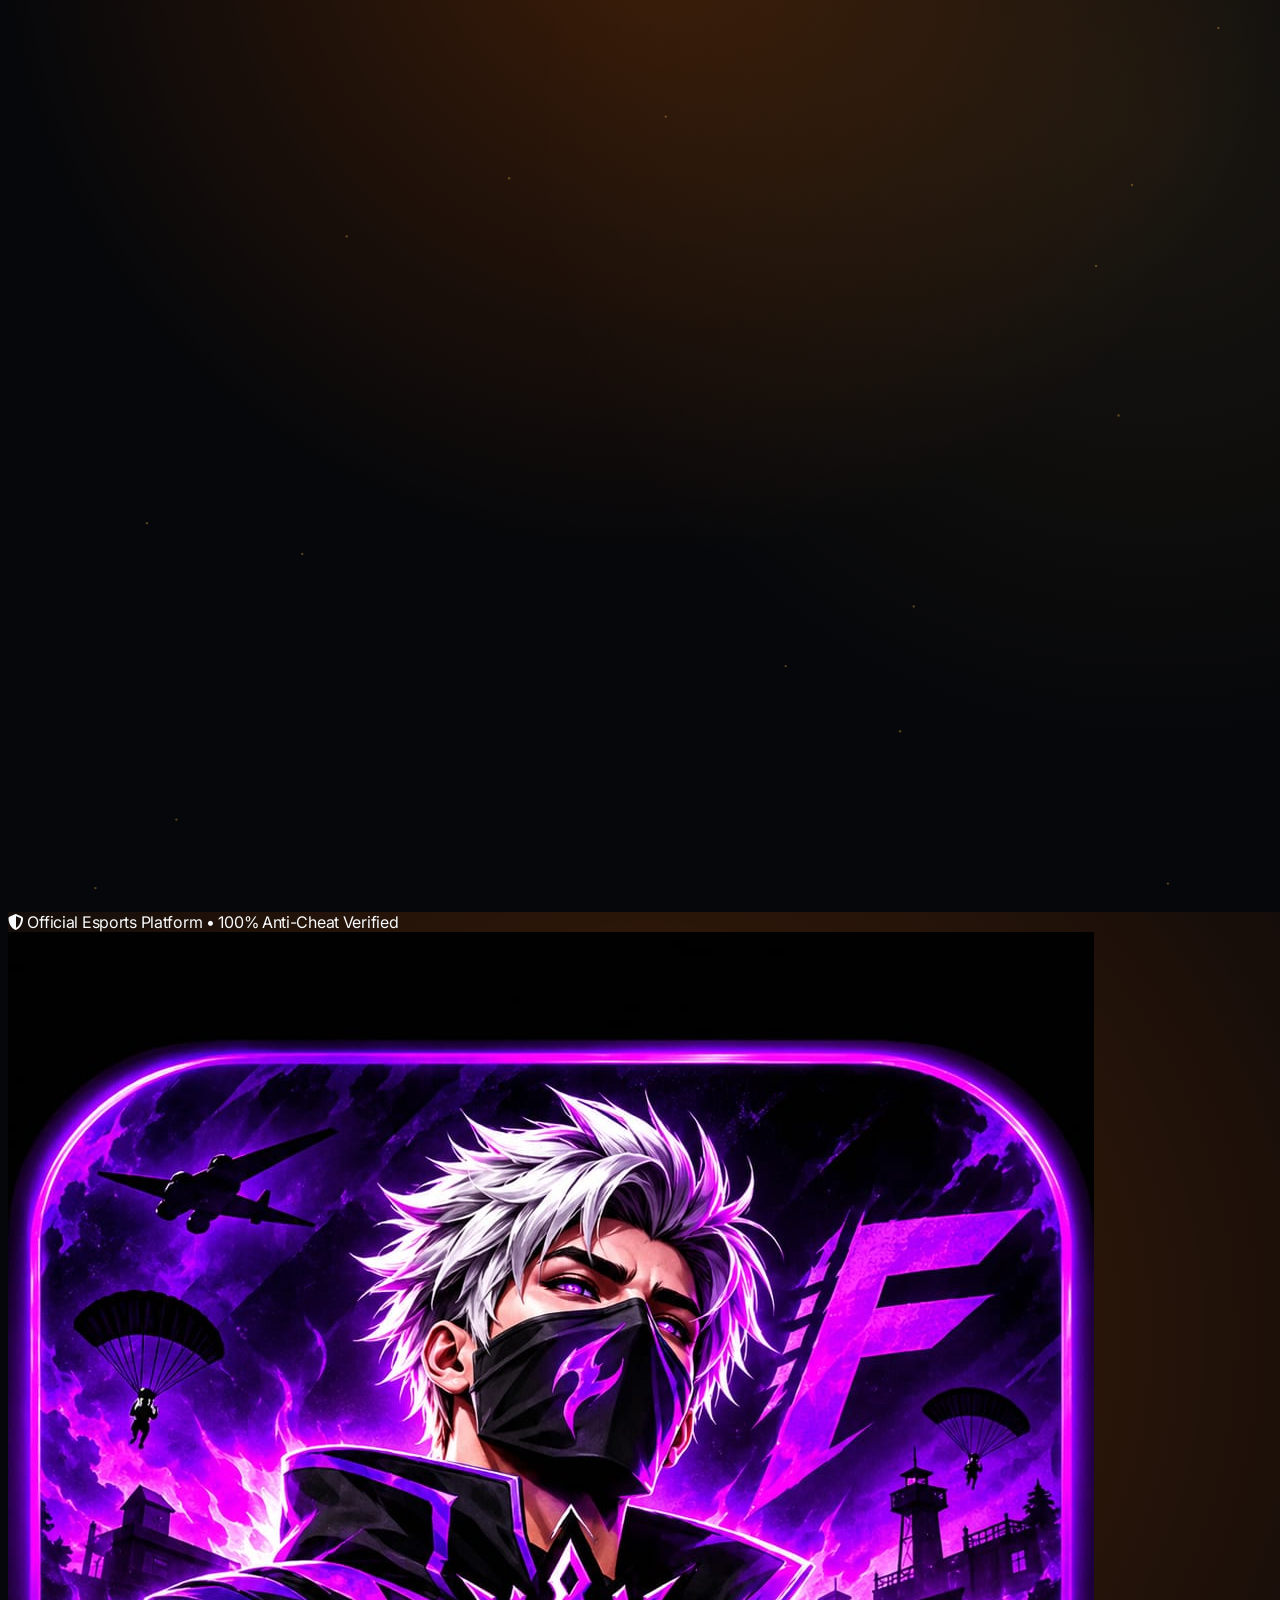
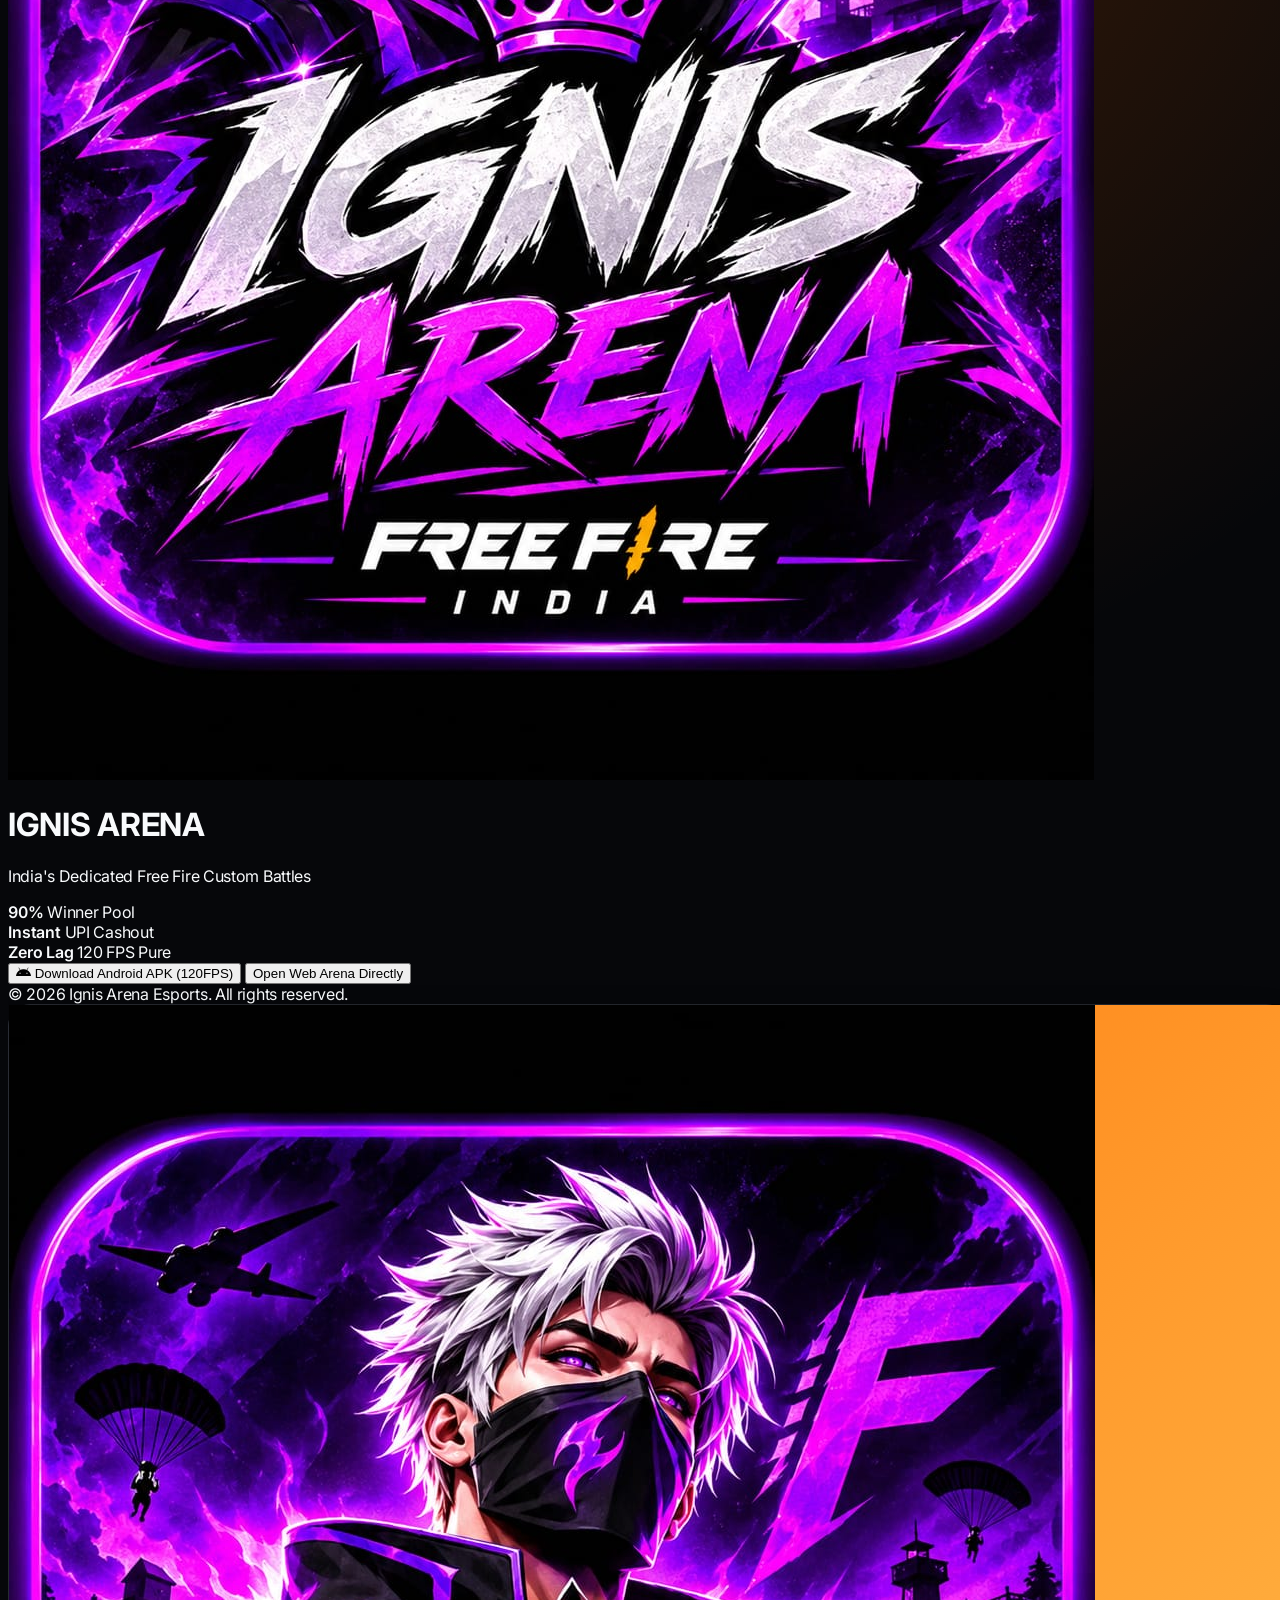
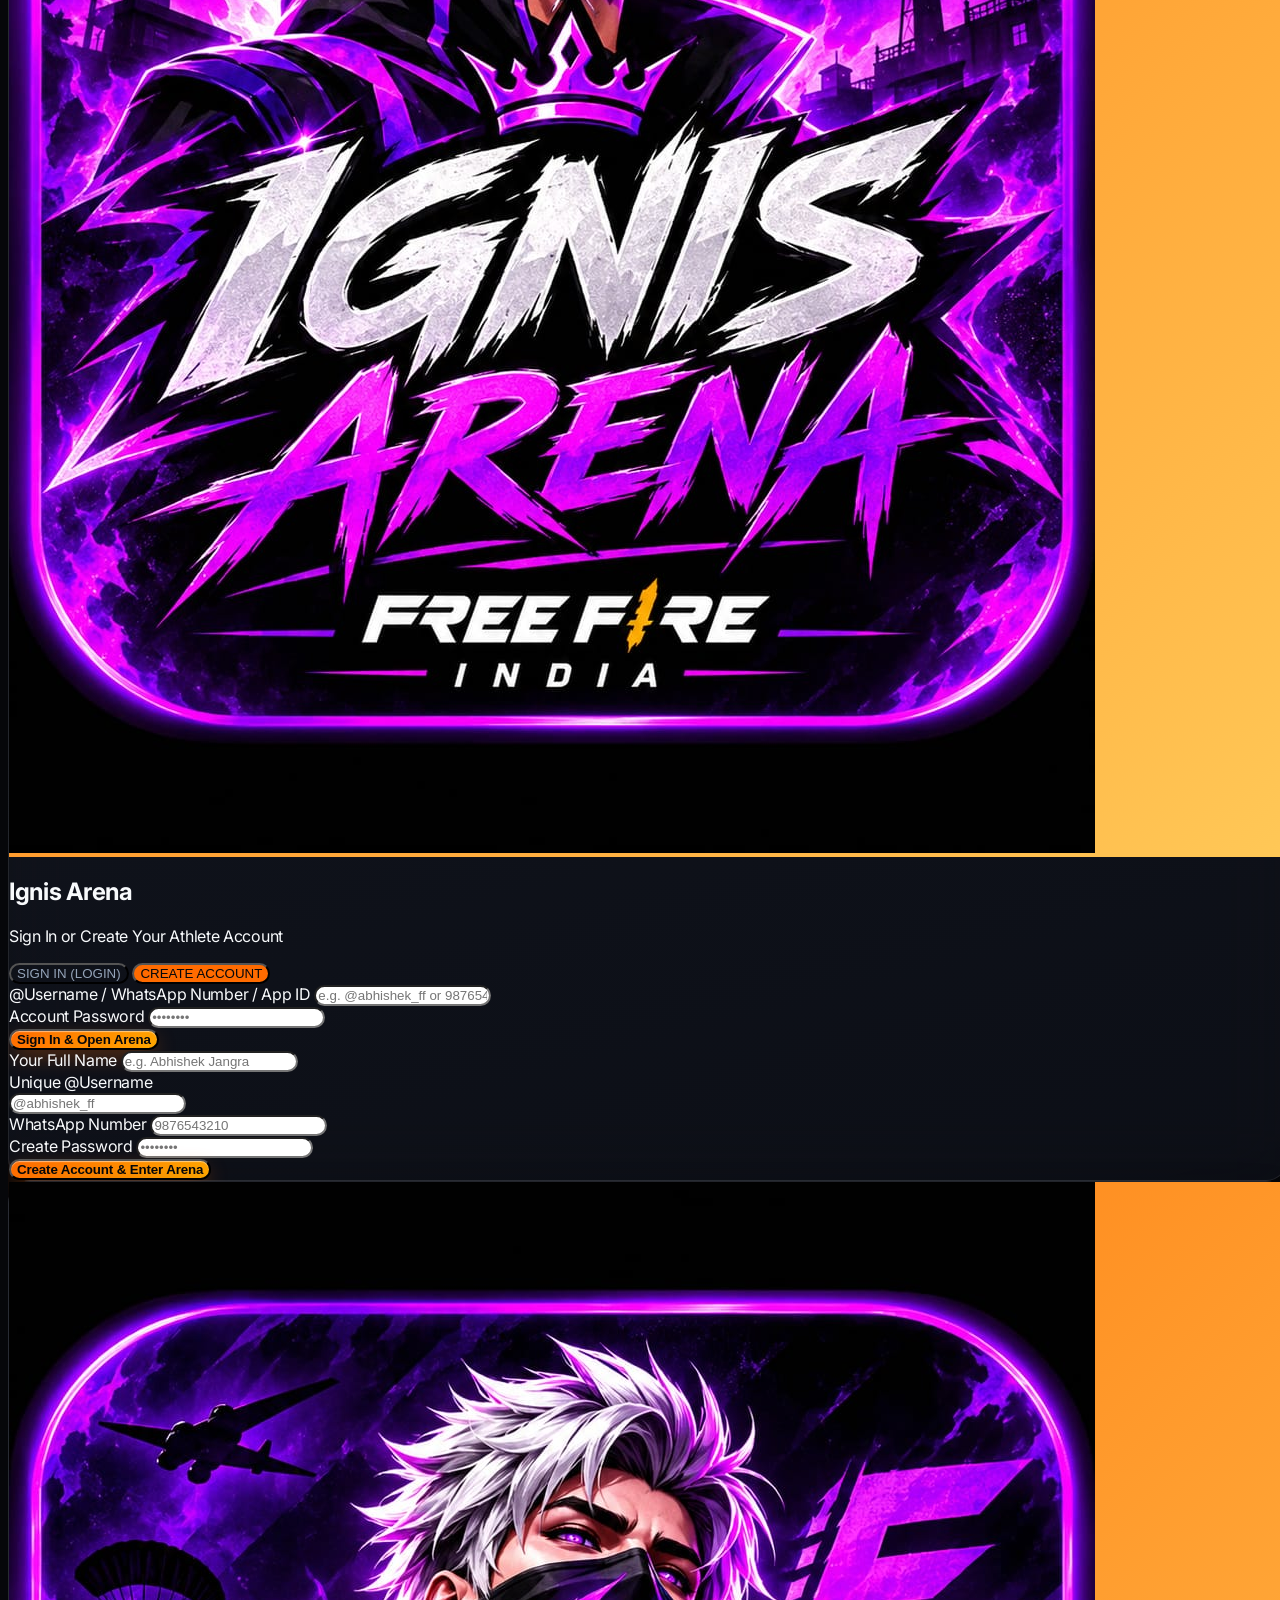
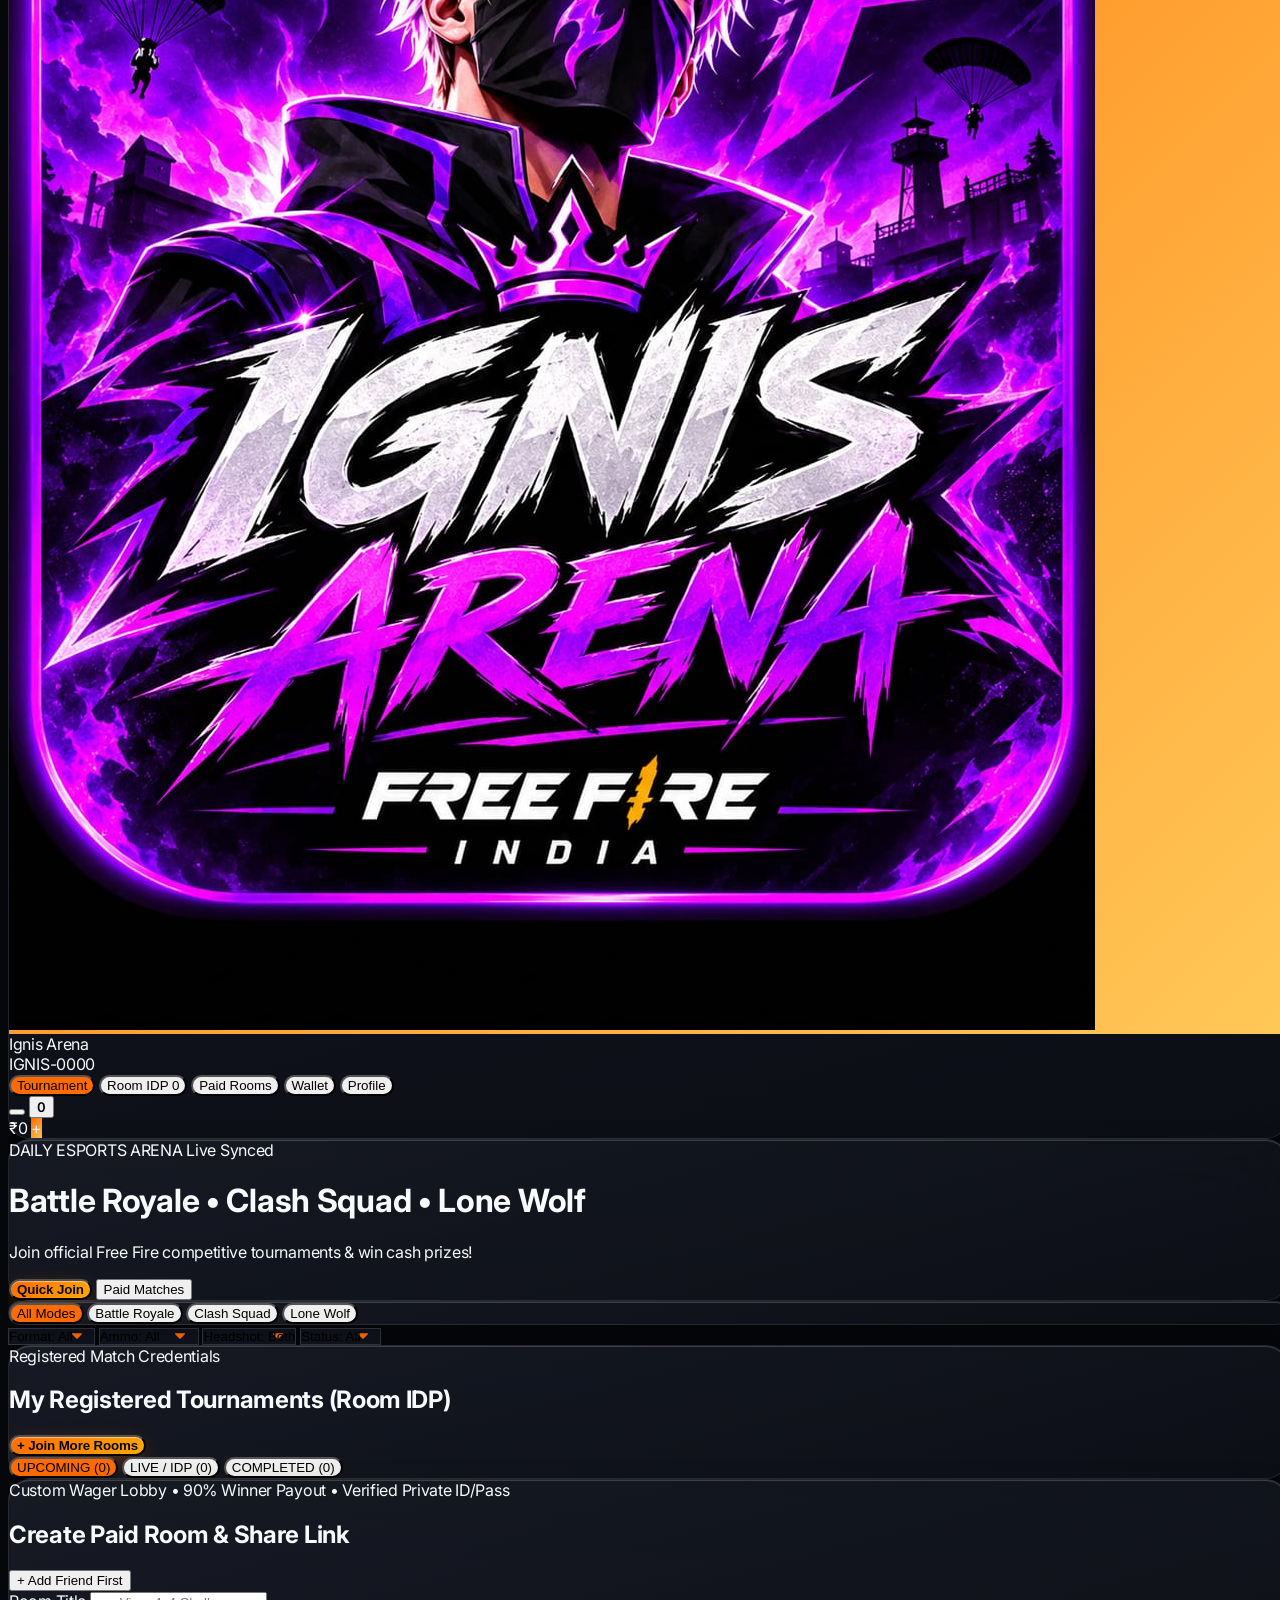
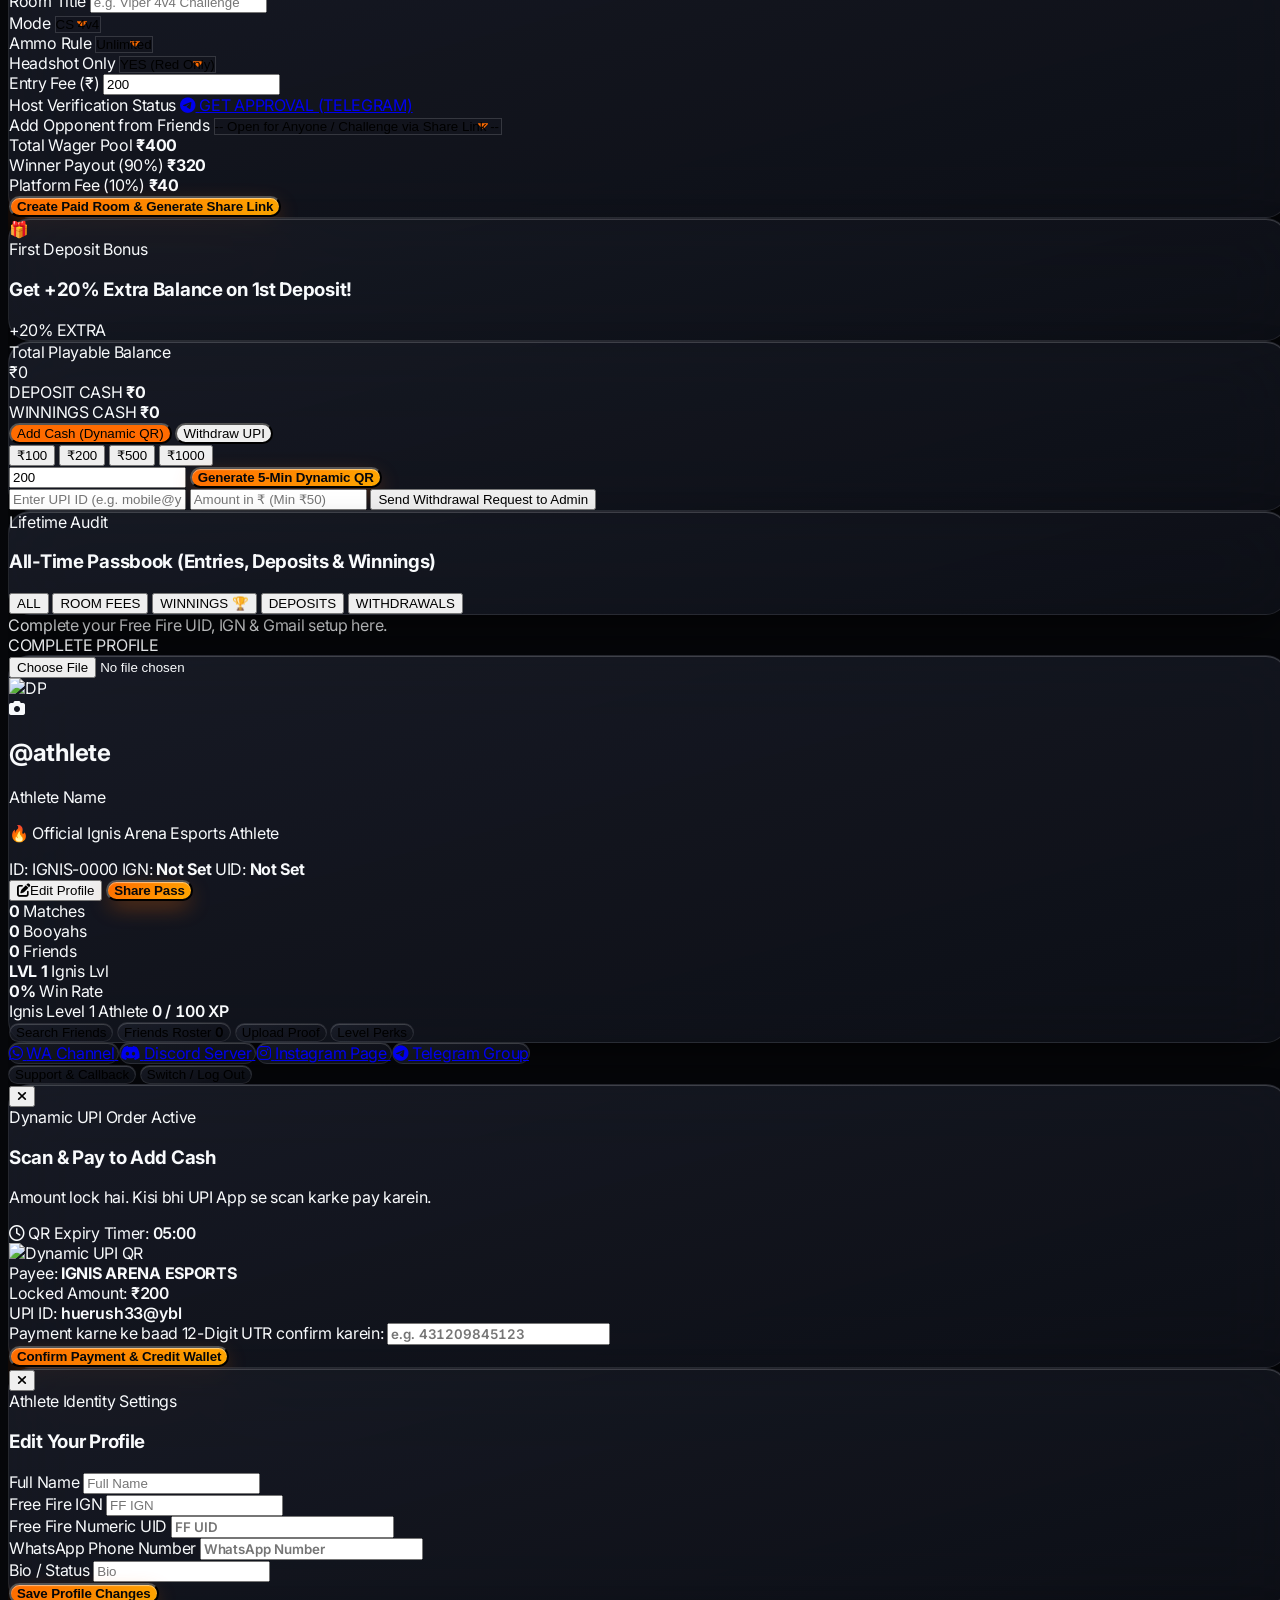
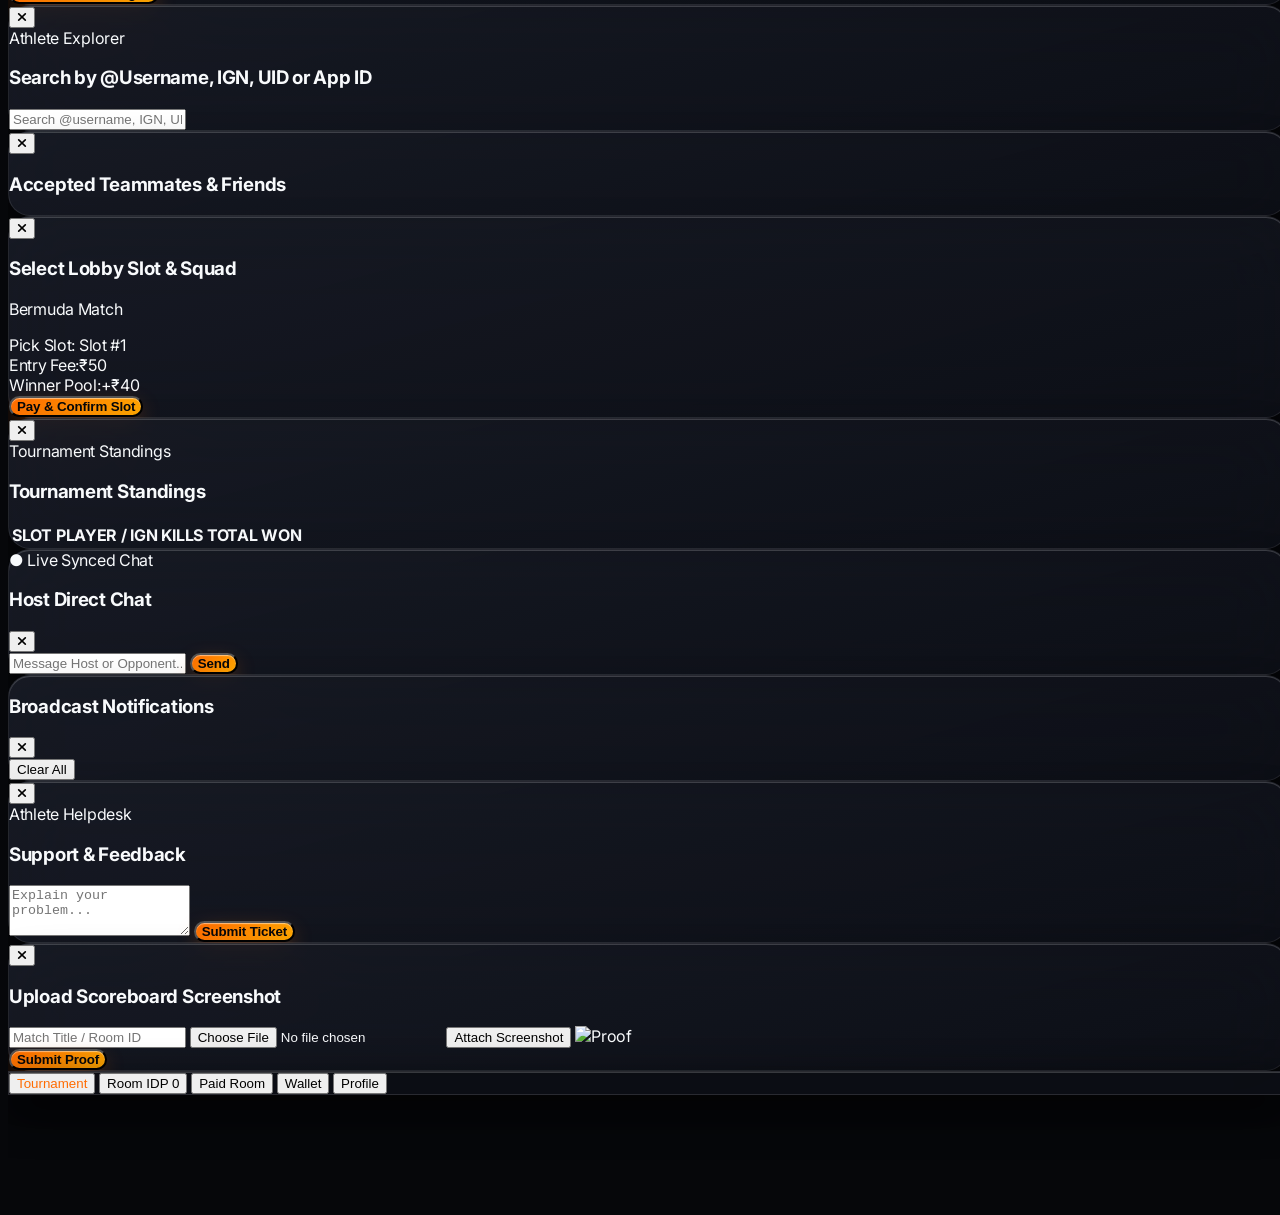
==== index.html @ dfbde86d "Update index.html" ====
<!DOCTYPE html>
<html lang="en" class="dark">
<head>
  <meta charset="UTF-8">
  <meta name="viewport" content="width=device-width, initial-scale=1.0, maximum-scale=1.0, user-scalable=no, viewport-fit=cover">
  <meta name="theme-color" content="#06070A">
  <meta name="mobile-web-app-capable" content="yes">
  <meta name="apple-mobile-web-app-capable" content="yes">
  <meta name="apple-mobile-web-app-status-bar-style" content="black-translucent">
  <meta name="apple-mobile-web-app-title" content="Ignis Arena">
  
  <meta name="google-site-verification" content="7BIR1_x4BY5HAVXxUvnEyRaZtXpicMiYO6SK2-I7u70" />
  <title>IGNIS ARENA — Official Esports Platform &amp; Custom Battles</title>
  <meta name="description" content="Join daily Free Fire paid custom matches, esports scrims and tournaments with instant UPI cashouts on Ignis Arena.">
  <link rel="canonical" href="https://ignisarena.vercel.app/">

  <link rel="icon" href="https://ignisarena.vercel.app/logo.png" type="image/png" sizes="192x192">
  <link rel="shortcut icon" href="https://ignisarena.vercel.app/logo.png" type="image/png">
  <link rel="apple-touch-icon" href="https://ignisarena.vercel.app/logo.png" sizes="180x180">

  <link rel="manifest" href="manifest.json">
  <script src="https://cdn.tailwindcss.com"></script>
  <script src="https://cdn.jsdelivr.net/npm/@supabase/supabase-js@2"></script>
  <script src="https://unpkg.com/@phosphor-icons/web"></script>
  <link rel="stylesheet" href="https://cdnjs.cloudflare.com/ajax/libs/font-awesome/6.5.1/css/all.min.css">
  <link rel="stylesheet" href="css/style.css">

  <style>
    * { -webkit-tap-highlight-color: transparent; outline: none; }
    html, body {
      background-color: #06070A;
      overflow-x: hidden;
      overflow-y: auto !important;
      -webkit-overflow-scrolling: touch;
      touch-action: auto !important;
      scroll-behavior: smooth;
    }
    .apk-safe-bottom { padding-bottom: 7rem; }
    
    @keyframes pulseGlow {
      0%, 100% { box-shadow: 0 0 20px rgba(255, 107, 0, 0.45); }
      50% { box-shadow: 0 0 40px rgba(255, 107, 0, 0.85); }
    }
    .neon-pulse-btn {
      animation: pulseGlow 2.2s infinite ease-in-out;
    }
    .hero-glow-bg {
      background: radial-gradient(circle at 50% 25%, rgba(255, 107, 0, 0.25) 0%, rgba(18, 8, 36, 0) 70%);
    }

    /* ANIMATED CUSTOM DROPDOWNS */
    .custom-select-animated {
      background: rgba(18, 21, 30, 0.95);
      border: 1px solid rgba(255, 255, 255, 0.15);
      transition: all 0.25s cubic-bezier(0.4, 0, 0.2, 1);
      background-image: url("data:image/svg+xml;charset=US-ASCII,%3Csvg%20xmlns%3D%22http%3A%2F%2Fwww.w3.org%2F2000%2Fsvg%22%20width%3D%22292.4%22%20height%3D%22292.4%22%3E%3Cpath%20fill%3D%22%23FF6B00%22%20d%3D%22M287%2069.4a17.6%2017.6%200%200%200-13-5.4H18.4c-5%200-9.3%201.8-12.9%205.4A17.6%2017.6%200%200%200%200%2082.2c0%205%201.8%209.3%205.4%2012.9l128%20127.9c3.6%203.6%207.8%205.4%2012.8%205.4s9.2-1.8%2012.8-5.4L287%2095c3.5-3.5%205.4-7.8%205.4-12.8%200-5-1.9-9.2-5.4-12.8z%22%2F%3E%3C%2Fsvg%3E");
      background-repeat: no-repeat;
      background-position: right 0.75rem center;
      background-size: 0.65rem auto;
      appearance: none;
      -webkit-appearance: none;
    }
    .custom-select-animated:focus {
      border-color: #FF6B00;
      box-shadow: 0 0 15px rgba(255, 107, 0, 0.35);
      transform: translateY(-1px);
    }
  </style>

  <script>
    function enterWebArena() {
      const gw = document.getElementById('ignisGatewayScreen');
      if (gw) {
        gw.style.pointerEvents = 'none';
        gw.style.transition = 'opacity 0.22s ease';
        gw.style.opacity = '0';
        setTimeout(function() {
          gw.style.display = 'none';
          gw.remove();
        }, 220);
      }
    }

    function isAppleDevice() {
      return /iPad|iPhone|iPod/.test(navigator.userAgent) || (navigator.platform === 'MacIntel' && navigator.maxTouchPoints > 1);
    }

    function handleSmartPlatformDownload() {
      if (isAppleDevice()) {
        document.getElementById('iosInstructionsModal')?.classList.remove('hidden');
      } else {
        window.location.href = "https://github.com/stoinic-abhi/ignisarena/releases/download/v1.0/app-release.apk";
        setTimeout(function() {
          enterWebArena();
        }, 1500);
      }
    }
  </script>
</head>
<body class="apk-safe-bottom lg:pb-16 select-none bg-[#06070A]">

  <canvas id="emberCanvas" class="fixed inset-0 pointer-events-none z-0 opacity-25"></canvas>
  <div id="toastContainer" class="fixed top-4 right-3 left-3 sm:left-auto sm:right-5 z-[100] flex flex-col gap-2 sm:max-w-sm pointer-events-none"></div>

  <!-- GATEWAY SCREEN -->
  <div id="ignisGatewayScreen" class="fixed inset-0 z-[80] bg-[#06070A] hero-glow-bg flex flex-col items-center justify-between p-5 sm:p-7 overflow-y-auto">
    <div class="pt-3 text-center">
      <div class="inline-flex items-center gap-2 px-3.5 py-1.5 rounded-full bg-emerald-500/10 border border-emerald-500/30 text-emerald-400 text-xs font-bold tracking-wide shadow-lg">
        <i class="fa-solid fa-shield-halved text-emerald-400"></i>
        <span>Official Esports Platform • 100% Anti-Cheat Verified</span>
      </div>
    </div>

    <div class="w-full max-w-sm text-center flex flex-col items-center my-auto py-4">
      <div class="relative mb-4">
        <div class="absolute -inset-2 bg-gradient-to-r from-[#FF6B00] via-[#FFC857] to-[#FF6B00] rounded-3xl blur-xl opacity-75 animate-pulse"></div>
        <img src="logo.png" alt="Ignis Arena Logo" class="relative w-28 h-28 rounded-2xl object-cover bg-black border-2 border-white/20 shadow-2xl">
      </div>

      <h1 class="text-3xl sm:text-4xl font-black italic tracking-wider text-white">
        IGNIS <span class="text-[#FF6B00]">ARENA</span>
      </h1>
      <p class="text-[11px] sm:text-xs text-slate-300 mt-1 font-semibold uppercase tracking-widest">
        India's Dedicated Free Fire Custom Battles
      </p>

      <div class="grid grid-cols-3 gap-2 w-full mt-5 mb-5 text-center">
        <div class="p-2 rounded-xl bg-white/5 border border-white/10">
          <strong class="text-[#FFC857] block font-mono text-sm">90%</strong>
          <span class="text-[9px] text-slate-400 font-bold uppercase">Winner Pool</span>
        </div>
        <div class="p-2 rounded-xl bg-white/5 border border-white/10">
          <strong class="text-emerald-400 block font-mono text-sm">Instant</strong>
          <span class="text-[9px] text-slate-400 font-bold uppercase">UPI Cashout</span>
        </div>
        <div class="p-2 rounded-xl bg-white/5 border border-white/10">
          <strong class="text-cyan-400 block font-mono text-sm">Zero Lag</strong>
          <span class="text-[9px] text-slate-400 font-bold uppercase">120 FPS Pure</span>
        </div>
      </div>

      <div class="w-full space-y-3">
        <button type="button"
                id="smartInstallBtn"
                onclick="handleSmartPlatformDownload()"
                class="neon-pulse-btn w-full py-4 px-6 bg-gradient-to-r from-[#FF6B00] to-[#FFC857] text-black font-black text-xs sm:text-sm uppercase tracking-wider rounded-2xl flex items-center justify-center gap-3 cursor-pointer active:scale-95 transition">
          <i id="smartInstallIcon" class="fa-brands fa-android text-2xl"></i>
          <span id="smartInstallText">Download Android APK (120FPS)</span>
        </button>

        <button type="button"
                onclick="enterWebArena()"
                class="w-full py-3.5 px-6 bg-white/10 hover:bg-white/15 border border-white/20 text-white font-bold text-xs uppercase tracking-wider rounded-2xl flex items-center justify-center gap-2 cursor-pointer active:scale-95 transition">
          <i class="ph-bold ph-globe text-base text-[#FFC857]"></i>
          <span>Open Web Arena Directly</span>
        </button>
      </div>
    </div>

    <footer class="text-[10px] text-slate-500 pb-2 text-center">
      © 2026 Ignis Arena Esports. All rights reserved.
    </footer>
  </div>

  <!-- AUTH GATEWAY -->
  <div id="playerAuthGate" class="fixed inset-0 z-50 bg-[#06070A]/95 backdrop-blur-2xl flex items-center justify-center p-4 overflow-y-auto hidden">
    <div class="laser-card max-w-md w-full p-6 sm:p-7 space-y-5 relative overflow-hidden my-auto">
      <div class="text-center space-y-1">
        <div class="w-16 h-16 rounded-2xl flex items-center justify-center text-2xl mx-auto shadow-2xl text-black overflow-hidden border border-[#FF6B00]/50" style="background: linear-gradient(135deg, #FF6B00, #FFC857);">
          <img id="authGateBrandLogo" src="logo.png" alt="Logo" class="w-full h-full object-cover">
        </div>
        <h2 class="text-2xl font-extrabold tracking-tight text-white mt-1.5">Ignis Arena</h2>
        <p class="text-xs text-slate-400 font-medium">Sign In or Create Your Athlete Account</p>
      </div>

      <div class="grid grid-cols-2 gap-1.5 p-1 bg-black/70 rounded-2xl border border-white/10 text-xs font-extrabold">
        <button id="tabAuthSignInBtn" type="button" onclick="PlayerApp.switchAuthMode('signin')" class="py-2.5 clip-esports-sm text-black cursor-pointer transition" style="background: #FF6B00;">
          SIGN IN (LOGIN)
        </button>
        <button id="tabAuthRegisterBtn" type="button" onclick="PlayerApp.switchAuthMode('register')" class="py-2.5 clip-esports-sm text-slate-400 hover:text-white cursor-pointer transition">
          CREATE ACCOUNT
        </button>
      </div>

      <!-- SIGN IN FORM -->
      <div id="playerSignInForm" class="space-y-3 text-xs">
        <div>
          <label class="font-semibold text-slate-300 block mb-1 text-[11px]">@Username / WhatsApp Number / App ID</label>
          <input type="text" id="loginIdentifierInput" placeholder="e.g. @abhishek_ff or 9876543210" class="w-full bg-white/5 border border-white/10 focus:border-[#FF6B00] clip-esports-sm px-3.5 py-3 text-white font-semibold focus:outline-none">
        </div>
        <div>
          <label class="font-semibold text-slate-300 block mb-1 text-[11px]">Account Password</label>
          <input type="password" id="loginPasswordInput" onkeydown="if(event.key==='Enter') PlayerApp.loginExistingPlayer()" placeholder="••••••••" class="w-full bg-white/5 border border-white/10 focus:border-[#FF6B00] clip-esports-sm px-3.5 py-3 text-white focus:outline-none">
        </div>
        <button id="btnSignInSubmit" type="button" onclick="PlayerApp.loginExistingPlayer()" class="w-full py-3.5 btn-hyper clip-esports-sm text-xs flex items-center justify-center gap-2 cursor-pointer">
          <span>Sign In &amp; Open Arena</span>
          <i class="ph-bold ph-sign-in"></i>
        </button>
      </div>

      <!-- REGISTER FORM -->
      <div id="playerRegisterForm" class="hidden space-y-3 text-xs">
        <div>
          <label class="font-semibold text-slate-300 block mb-1 text-[11px]">Your Full Name</label>
          <input type="text" id="authFullNameInput" placeholder="e.g. Abhishek Jangra" class="w-full bg-white/5 border border-white/10 focus:border-[#FF6B00] clip-esports-sm px-3.5 py-2.5 text-white font-medium focus:outline-none">
        </div>
        <div class="grid grid-cols-2 gap-2.5">
          <div>
            <div class="flex items-center justify-between mb-1">
              <label class="font-semibold text-slate-300 text-[11px]">Unique @Username</label>
              <span id="regUsernameLiveBadge" class="text-[9px] font-bold"></span>
            </div>
            <input type="text" id="authUsernameInput" oninput="PlayerApp.checkLiveRegisterAvailability()" placeholder="@abhishek_ff" class="w-full bg-white/5 border border-white/10 focus:border-[#FF6B00] clip-esports-sm px-3.5 py-2.5 text-[#FFC857] font-semibold focus:outline-none">
          </div>
          <div>
            <label class="font-semibold text-slate-300 block mb-1 text-[11px]">WhatsApp Number</label>
            <input type="tel" id="authPhoneInput" oninput="PlayerApp.checkLiveRegisterAvailability()" placeholder="9876543210" class="w-full bg-white/5 border border-white/10 focus:border-[#FF6B00] clip-esports-sm px-3.5 py-2.5 text-white font-semibold focus:outline-none">
          </div>
        </div>
        <div>
          <label class="font-semibold text-slate-300 block mb-1 text-[11px]">Create Password</label>
          <input type="password" id="authPasswordInput" onkeydown="if(event.key==='Enter') PlayerApp.completePlayerAuth()" placeholder="••••••••" class="w-full bg-white/5 border border-white/10 focus:border-[#FF6B00] clip-esports-sm px-3.5 py-2.5 text-white focus:outline-none">
        </div>

        <div id="registerConflictErrorBox" class="hidden p-2.5 rounded-xl bg-red-950/60 border border-red-500/40 text-red-300 text-[11px] font-semibold text-center"></div>

        <button id="btnRegisterSubmit" type="button" onclick="PlayerApp.completePlayerAuth()" class="w-full py-3.5 btn-hyper clip-esports-sm text-xs flex items-center justify-center gap-2 cursor-pointer mt-1">
          <span>Create Account &amp; Enter Arena</span>
          <i class="ph-bold ph-arrow-right"></i>
        </button>
      </div>
    </div>
  </div>

  <!-- MAIN AUTHENTICATED PORTAL -->
  <div id="mainPlayerPortal" class="relative z-10 max-w-5xl mx-auto px-3 sm:px-5 pt-2.5 sm:pt-4 hidden">

    <!-- TOP BAR -->
    <header class="sticky top-2 z-30 laser-card px-3 py-2.5 mb-3.5 flex items-center justify-between gap-2">
      <div class="flex items-center gap-2.5 cursor-pointer min-w-0" onclick="PlayerApp.switchTab('tournaments')">
        <div class="w-10 h-10 rounded-xl flex items-center justify-center text-black text-lg shadow-md flex-shrink-0 overflow-hidden border border-[#FF6B00]/40" style="background: linear-gradient(135deg, #FF6B00, #FFC857);">
          <img id="headerBrandLogo" src="logo.png" alt="Ignis Logo" class="w-full h-full object-cover">
        </div>
        <div class="min-w-0">
          <div class="flex items-center gap-1 leading-none">
            <span class="font-extrabold text-sm sm:text-base tracking-tight text-white">Ignis</span>
            <span class="font-extrabold text-sm sm:text-base tracking-tight text-[#FF6B00]">Arena</span>
          </div>
          <div class="flex items-center gap-1 text-[10px] text-slate-400 font-medium mt-0.5 truncate">
            <span class="w-1.5 h-1.5 rounded-full bg-emerald-400"></span>
            <span id="headerAppIdQuick" class="text-slate-300 font-semibold truncate">IGNIS-0000</span>
          </div>
        </div>
      </div>

      <nav class="hidden lg:flex items-center bg-black/40 p-1 rounded-2xl border border-white/10 gap-1 text-xs font-semibold">
        <button onclick="PlayerApp.switchTab('tournaments')" id="nav-btn-tournaments" class="px-3.5 py-1.5 clip-esports-sm text-black flex items-center gap-1.5 cursor-pointer" style="background: #FF6B00;">
          <i class="ph-bold ph-trophy"></i><span>Tournament</span>
        </button>
        <button onclick="PlayerApp.switchTab('roomidp')" id="nav-btn-roomidp" class="px-3.5 py-1.5 clip-esports-sm text-slate-400 hover:text-white flex items-center gap-1.5 cursor-pointer">
          <i class="ph-bold ph-key"></i><span>Room IDP</span>
          <span id="joinedBadgeCount" class="bg-[#FF6B00] text-black text-[10px] font-extrabold px-1.5 rounded-full">0</span>
        </button>
        <button onclick="PlayerApp.switchTab('paidmatches')" id="nav-btn-paidmatches" class="px-3.5 py-1.5 clip-esports-sm text-slate-400 hover:text-white flex items-center gap-1.5 cursor-pointer">
          <i class="ph-bold ph-sword"></i><span>Paid Rooms</span>
        </button>
        <button onclick="PlayerApp.switchTab('wallet')" id="nav-btn-wallet" class="px-3.5 py-1.5 clip-esports-sm text-slate-400 hover:text-white flex items-center gap-1.5 cursor-pointer">
          <i class="ph-bold ph-wallet"></i><span>Wallet</span>
        </button>
        <button onclick="PlayerApp.switchTab('profile')" id="nav-btn-profile" class="px-3.5 py-1.5 clip-esports-sm text-slate-400 hover:text-white flex items-center gap-1.5 cursor-pointer">
          <i class="ph-bold ph-user-circle"></i><span>Profile</span>
        </button>
      </nav>

      <div class="flex items-center gap-1.5 flex-shrink-0">
        <button onclick="PlayerApp.openAddFriendsModal()" class="w-9 h-9 rounded-xl bg-white/5 border border-white/10 flex items-center justify-center text-cyan-400 cursor-pointer" title="Search Players">
          <i class="ph-bold ph-magnifying-glass text-base"></i>
        </button>

        <button onclick="PlayerApp.openNotificationModal()" class="relative w-9 h-9 rounded-xl bg-white/5 border border-white/10 flex items-center justify-center text-slate-200 cursor-pointer">
          <i class="ph-bold ph-bell text-base"></i>
          <span id="notifBadgeCount" class="absolute -top-1 -right-1 bg-[#FF6B00] text-black font-mono text-[9px] font-extrabold w-4 h-4 rounded-full flex items-center justify-center">0</span>
        </button>

        <div onclick="PlayerApp.switchTab('wallet')" class="cursor-pointer h-9 bg-white/5 border border-white/10 pl-2.5 pr-1.5 rounded-xl flex items-center gap-1.5">
          <span class="font-bold text-xs sm:text-sm text-white" id="headerBalance">₹0</span>
          <span class="w-6 h-6 rounded-lg flex items-center justify-center text-black font-bold text-xs" style="background: linear-gradient(135deg, #FF6B00, #FFC857);">+</span>
        </div>
      </div>
    </header>

    <!-- TAB 1: TOURNAMENTS -->
    <main id="view-tournaments" class="space-y-3.5">
      <div class="laser-card p-4 sm:p-5 flex flex-col sm:flex-row sm:items-center justify-between gap-3">
        <div class="space-y-1">
          <div class="flex items-center gap-2">
            <span class="bg-[#FF6B00]/15 border border-[#FF6B00]/30 px-2.5 py-0.5 rounded-full text-[10px] font-bold text-[#FF6B00]">
              DAILY ESPORTS ARENA
            </span>
            <span class="text-[11px] text-emerald-400 font-semibold flex items-center gap-1">
              <span class="w-1.5 h-1.5 rounded-full bg-emerald-400"></span> Live Synced
            </span>
          </div>
          <h1 class="text-base sm:text-xl font-extrabold text-white tracking-tight">
            Battle Royale • Clash Squad • Lone Wolf
          </h1>
          <p class="text-xs text-slate-400">
            Join official Free Fire competitive tournaments &amp; win cash prizes!
          </p>
        </div>
        <div class="flex items-center gap-2 flex-shrink-0">
          <button onclick="PlayerApp.quickJoinNextMatch()" class="flex-1 sm:flex-initial btn-hyper px-4 py-2.5 text-xs cursor-pointer flex items-center justify-center gap-1.5">
            <i class="ph-bold ph-lightning"></i><span>Quick Join</span>
          </button>
          <!-- FIXED BUTTON: RENAMED TO PAID MATCHES -->
          <button onclick="PlayerApp.switchTab('paidmatches')" class="flex-1 sm:flex-initial bg-white/5 hover:bg-white/10 border border-white/15 text-white font-bold rounded-xl px-4 py-2.5 text-xs cursor-pointer flex items-center justify-center gap-1.5">
            <i class="ph-bold ph-sword text-[#FF6B00]"></i><span>Paid Matches</span>
          </button>
        </div>
      </div>

      <div class="flex items-center gap-1.5 overflow-x-auto no-scrollbar p-1 laser-card text-xs font-bold">
        <button onclick="PlayerApp.setCategoryFilter('ALL')" id="cat-tab-ALL" class="flex-1 py-2 px-3 clip-esports-sm text-black cursor-pointer whitespace-nowrap transition" style="background: #FF6B00;">All Modes</button>
        <button onclick="PlayerApp.setCategoryFilter('BR')" id="cat-tab-BR" class="flex-1 py-2 px-3 clip-esports-sm text-slate-300 hover:text-white cursor-pointer whitespace-nowrap transition">Battle Royale</button>
        <button onclick="PlayerApp.setCategoryFilter('CS')" id="cat-tab-CS" class="flex-1 py-2 px-3 clip-esports-sm text-slate-300 hover:text-white cursor-pointer whitespace-nowrap transition">Clash Squad</button>
        <button onclick="PlayerApp.setCategoryFilter('LW')" id="cat-tab-LW" class="flex-1 py-2 px-3 clip-esports-sm text-slate-300 hover:text-white cursor-pointer whitespace-nowrap transition">Lone Wolf</button>
      </div>

      <!-- ANIMATED SELECT DROPDOWNS -->
      <div class="grid grid-cols-2 sm:grid-cols-4 gap-2 text-xs">
        <select id="filterSubModeSelect" onchange="PlayerApp.applyAdvancedTourneyFilters()" class="custom-select-animated w-full rounded-xl px-3 py-2.5 text-white font-semibold cursor-pointer">
          <option value="ALL">Format: All</option>
          <option value="Solo">Solo</option>
          <option value="Duo">Duo</option>
          <option value="Squad">Squad (4v4)</option>
          <option value="1v1">Lone Wolf 1v1</option>
          <option value="2v2">Lone Wolf 2v2</option>
        </select>
        <select id="filterAmmoSelect" onchange="PlayerApp.applyAdvancedTourneyFilters()" class="custom-select-animated w-full rounded-xl px-3 py-2.5 text-cyan-300 font-semibold cursor-pointer">
          <option value="ALL">Ammo: All</option>
          <option value="Limited">Limited Ammo</option>
          <option value="Unlimited">Unlimited Ammo</option>
        </select>
        <select id="filterHeadshotSelect" onchange="PlayerApp.applyAdvancedTourneyFilters()" class="custom-select-animated w-full rounded-xl px-3 py-2.5 text-[#FFC857] font-semibold cursor-pointer">
          <option value="ALL">Headshot: Both</option>
          <option value="YES">Headshot: YES</option>
          <option value="NO">Headshot: NO</option>
        </select>
        <select id="filterStatusSelect" onchange="PlayerApp.applyAdvancedTourneyFilters()" class="custom-select-animated w-full rounded-xl px-3 py-2.5 text-emerald-300 font-semibold cursor-pointer">
          <option value="ALL">Status: All</option>
          <option value="UPCOMING">Open Rooms</option>
          <option value="LIVE">Locked / Live</option>
          <option value="COMPLETED">Completed</option>
        </select>
      </div>

      <div id="matchesContainer" class="grid grid-cols-1 sm:grid-cols-2 lg:grid-cols-3 gap-3.5"></div>
    </main>

    <!-- TAB 2: ROOM IDP -->
    <section id="view-roomidp" class="space-y-4 hidden">
      <div class="laser-card p-5 space-y-4">
        <div class="flex flex-wrap items-center justify-between gap-2 border-b border-white/10 pb-3">
          <div>
            <span class="text-[10px] font-bold text-[#FFC857] uppercase block">Registered Match Credentials</span>
            <h2 class="text-base sm:text-xl font-extrabold text-white flex items-center gap-2">
              <i class="ph-fill ph-key text-[#FF6B00]"></i>
              <span>My Registered Tournaments (Room IDP)</span>
            </h2>
          </div>
          <button onclick="PlayerApp.switchTab('tournaments')" class="btn-hyper px-3.5 py-1.5 text-xs cursor-pointer">
            + Join More Rooms
          </button>
        </div>

        <div class="grid grid-cols-3 gap-1.5 p-1 bg-black/60 rounded-2xl border border-white/10 text-xs font-extrabold">
          <button id="btnIdpTab-UPCOMING" type="button" onclick="PlayerApp.switchRoomIdpFilter('UPCOMING')" class="py-2.5 clip-esports-sm text-black cursor-pointer transition" style="background: #FF6B00;">
            UPCOMING (<span id="idpCountUpcoming">0</span>)
          </button>
          <button id="btnIdpTab-LIVE" type="button" onclick="PlayerApp.switchRoomIdpFilter('LIVE')" class="py-2.5 clip-esports-sm text-slate-400 hover:text-white cursor-pointer transition">
            LIVE / IDP (<span id="idpCountLive">0</span>)
          </button>
          <button id="btnIdpTab-COMPLETED" type="button" onclick="PlayerApp.switchRoomIdpFilter('COMPLETED')" class="py-2.5 clip-esports-sm text-slate-400 hover:text-white cursor-pointer transition">
            COMPLETED (<span id="idpCountCompleted">0</span>)
          </button>
        </div>

        <div id="joinedMatchesList" class="grid grid-cols-1 md:grid-cols-2 gap-3.5"></div>
      </div>
    </section>

    <!-- TAB 3: PAID ROOMS (FIXED: 90% POOL / 10% PLATFORM FEE & GET APPROVAL TELEGRAM LINK) -->
    <section id="view-paidmatches" class="space-y-4 hidden">
      <div class="laser-card p-4 sm:p-6 space-y-4">
        <div class="flex items-center justify-between gap-2 border-b border-white/10 pb-3">
          <div>
            <span class="text-[10px] font-bold text-[#FF6B00] uppercase block">Custom Wager Lobby • 90% Winner Payout • Verified Private ID/Pass</span>
            <h2 class="text-base sm:text-lg font-extrabold text-white">Create Paid Room &amp; Share Link</h2>
          </div>
          <button type="button" onclick="PlayerApp.openAddFriendsModal()" class="bg-cyan-500/15 border border-cyan-500/30 text-cyan-300 font-bold text-[11px] px-3 py-1.5 rounded-xl cursor-pointer">
            + Add Friend First
          </button>
        </div>

        <div class="grid grid-cols-2 sm:grid-cols-3 gap-2.5 text-xs">
          <div class="col-span-2 sm:col-span-1">
            <label class="font-semibold text-slate-400 block mb-1 text-[11px]">Room Title</label>
            <input id="customRoomTitle" type="text" placeholder="e.g. Viper 4v4 Challenge" class="w-full bg-white/5 border border-white/10 rounded-xl px-3 py-2.5 text-white font-semibold focus:outline-none">
          </div>
          <div>
            <label class="font-semibold text-slate-400 block mb-1 text-[11px]">Mode</label>
            <select id="customTeamSize" class="custom-select-animated w-full rounded-xl px-3 py-2.5 text-white font-bold cursor-pointer">
              <option value="CS 1v1">CS 1v1</option>
              <option value="CS 2v2">CS 2v2</option>
              <option value="CS 3v3">CS 3v3</option>
              <option value="CS 4v4" selected>CS 4v4</option>
            </select>
          </div>
          <div>
            <label class="font-semibold text-slate-400 block mb-1 text-[11px]">Ammo Rule</label>
            <select id="customAmmoMode" class="custom-select-animated w-full rounded-xl px-3 py-2.5 text-cyan-300 font-bold cursor-pointer">
              <option value="Unlimited">Unlimited</option>
              <option value="Limited">Limited</option>
            </select>
          </div>
          <div>
            <label class="font-semibold text-slate-400 block mb-1 text-[11px]">Headshot Only</label>
            <select id="customAimRule" class="custom-select-animated w-full rounded-xl px-3 py-2.5 text-[#FFC857] font-bold cursor-pointer">
              <option value="YES">YES (Red Only)</option>
              <option value="NO">NO (All Guns)</option>
            </select>
          </div>
          <div>
            <label class="font-semibold text-slate-400 block mb-1 text-[11px]">Entry Fee (₹)</label>
            <input id="customRoomBet" type="number" value="200" min="50" oninput="PlayerApp.recalcCustomWagerMath()" class="w-full bg-white/5 border border-white/10 rounded-xl px-3 py-2.5 text-emerald-400 font-bold focus:outline-none">
          </div>

          <!-- FIXED: REPLACED SELECT HOST WITH "GET APPROVAL" TELEGRAM ACTION -->
          <div>
            <label class="font-semibold text-[#FFC857] block mb-1 text-[11px]">Host Verification Status</label>
            <a href="https://t.me/ignisarena" target="_blank" class="w-full py-2.5 px-3 bg-sky-500/15 hover:bg-sky-500/25 border border-sky-500/40 text-sky-300 font-bold rounded-xl flex items-center justify-center gap-1.5 transition text-[11px]">
              <i class="fa-brands fa-telegram text-sm"></i>
              <span>GET APPROVAL (TELEGRAM)</span>
            </a>
          </div>

          <div class="col-span-2 sm:col-span-3">
            <label class="font-semibold text-cyan-400 block mb-1 text-[11px]">Add Opponent from Friends</label>
            <select id="customRoomOpponentSelect" class="custom-select-animated w-full rounded-xl px-3 py-2.5 text-white font-semibold cursor-pointer">
              <option value="">-- Open for Anyone / Challenge via Share Link --</option>
            </select>
          </div>
        </div>

        <!-- FIXED: 90% WINNER POOL & 10% PLATFORM FEE (TO HOST) -->
        <div class="grid grid-cols-3 gap-2 bg-black/40 p-3 rounded-2xl border border-white/10 text-center">
          <div>
            <span class="text-[9px] text-slate-400 font-semibold block uppercase">Total Wager Pool</span>
            <strong id="wagerTotalPool" class="text-base sm:text-lg font-extrabold text-white">₹400</strong>
          </div>
          <div class="border-l border-white/10">
            <span class="text-[9px] text-emerald-400 font-semibold block uppercase">Winner Payout (90%)</span>
            <strong id="wagerWinnerGets" class="text-base sm:text-lg font-extrabold text-emerald-400">₹360</strong>
          </div>
          <div class="border-l border-white/10">
            <span class="text-[9px] text-[#FFC857] font-semibold block uppercase">Platform Fee (10%)</span>
            <strong id="wagerHostGets" class="text-base sm:text-lg font-extrabold text-[#FFC857]">₹40</strong>
          </div>
        </div>

        <button id="btnPublishPaidRoom" type="button" onclick="PlayerApp.createPaidCustomChallenge()" class="w-full btn-hyper py-3 text-xs flex items-center justify-center gap-2 cursor-pointer font-bold">
          <i class="ph-bold ph-plus-circle"></i><span>Create Paid Room &amp; Generate Share Link</span>
        </button>
      </div>

      <div id="customPaidRoomsContainer" class="grid grid-cols-1 md:grid-cols-2 gap-3.5"></div>
    </section>

    <!-- TAB 4: WALLET -->
    <section id="view-wallet" class="space-y-4 hidden">
      <!-- 20% FIRST DEPOSIT BANNER (AUTO-HIDES ONCE DEPOSIT IS DONE) -->
      <div id="firstDepositBonusBanner" class="laser-card p-4 border border-[#FFC857]/30 flex items-center justify-between gap-3">
        <div class="flex items-center gap-3">
          <div class="w-10 h-10 rounded-xl bg-[#FFC857]/20 text-[#FFC857] flex items-center justify-center text-xl">🎁</div>
          <div>
            <span class="text-[10px] font-bold text-[#FFC857] uppercase block">First Deposit Bonus</span>
            <h3 class="text-xs sm:text-sm font-extrabold text-white">Get +20% Extra Balance on 1st Deposit!</h3>
          </div>
        </div>
        <span class="bg-emerald-500/20 text-emerald-300 font-bold text-[10px] px-2.5 py-1 rounded-full">+20% EXTRA</span>
      </div>

      <div class="grid grid-cols-1 lg:grid-cols-12 gap-4">
        <div class="lg:col-span-5 laser-card p-5 space-y-4">
          <div class="bg-black/40 rounded-2xl p-4 border border-white/10 space-y-3">
            <div class="text-center pb-2.5 border-b border-white/10">
              <span class="text-[10px] font-semibold text-slate-400 uppercase block">Total Playable Balance</span>
              <div class="font-extrabold text-4xl text-white mt-0.5" id="walletDeckBalance">₹0</div>
            </div>
            <div class="grid grid-cols-2 gap-2 text-center text-xs">
              <div class="p-2.5 bg-white/5 rounded-xl">
                <span class="text-[9px] text-slate-400 block font-semibold">DEPOSIT CASH</span>
                <strong class="text-lg font-bold text-white" id="walletDepositBal">₹0</strong>
              </div>
              <div class="p-2.5 bg-emerald-500/10 border border-emerald-500/20 rounded-xl">
                <span class="text-[9px] text-emerald-400 block font-semibold">WINNINGS CASH</span>
                <strong class="text-lg font-bold text-emerald-300" id="walletWinningsBal">₹0</strong>
              </div>
            </div>
          </div>

          <div class="grid grid-cols-2 gap-1.5 p-1 bg-black/50 rounded-xl text-xs font-bold">
            <button id="btnVaultTabDeposit" type="button" onclick="PlayerApp.switchVaultAction('deposit')" class="py-2.5 text-black clip-esports-sm cursor-pointer" style="background: #FF6B00;">Add Cash (Dynamic QR)</button>
            <button id="btnVaultTabWithdraw" type="button" onclick="PlayerApp.switchVaultAction('withdraw')" class="py-2.5 text-slate-400 hover:text-white clip-esports-sm cursor-pointer">Withdraw UPI</button>
          </div>

          <div id="vaultFormDeposit" class="space-y-3">
            <div class="grid grid-cols-4 gap-1.5 text-xs font-bold">
              <button type="button" onclick="document.getElementById('depositInputAmt').value = '100'" class="p-2 bg-white/5 border border-white/10 text-white rounded-xl cursor-pointer">₹100</button>
              <button type="button" onclick="document.getElementById('depositInputAmt').value = '200'" class="p-2 bg-white/5 border border-white/10 text-white rounded-xl cursor-pointer">₹200</button>
              <button type="button" onclick="document.getElementById('depositInputAmt').value = '500'" class="p-2 bg-white/5 border border-white/10 text-white rounded-xl cursor-pointer">₹500</button>
              <button type="button" onclick="document.getElementById('depositInputAmt').value = '1000'" class="p-2 bg-white/5 border border-white/10 text-[#FFC857] rounded-xl cursor-pointer">₹1000</button>
            </div>
            <input type="number" id="depositInputAmt" value="200" class="w-full bg-white/5 border border-white/15 rounded-xl px-4 py-2.5 font-bold text-base text-white focus:outline-none">
            <button onclick="PlayerApp.openDepositQrModal()" class="w-full btn-hyper py-3.5 text-xs flex items-center justify-center gap-2 cursor-pointer font-bold">
              <i class="ph-bold ph-qr-code"></i><span>Generate 5-Min Dynamic QR</span>
            </button>
          </div>

          <div id="vaultFormWithdraw" class="space-y-3 hidden">
            <input type="text" id="withdrawUpiId" placeholder="Enter UPI ID (e.g. mobile@ybl)" class="w-full bg-white/5 border border-white/15 rounded-xl px-4 py-2.5 text-xs text-white focus:outline-none">
            <input type="number" id="withdrawAmountInput" placeholder="Amount in ₹ (Min ₹50)" class="w-full bg-white/5 border border-white/15 rounded-xl px-4 py-2.5 text-xs text-white focus:outline-none">
            <button onclick="PlayerApp.submitWithdrawal()" class="w-full bg-emerald-500 text-black font-extrabold text-xs uppercase py-3.5 rounded-xl cursor-pointer">
              Send Withdrawal Request to Admin
            </button>
          </div>
        </div>

        <!-- PASSBOOK (WITH ROOM ENTRY FEE DEBIT DETAILS) -->
        <div class="lg:col-span-7 space-y-4">
          <div class="laser-card p-5 space-y-3.5">
            <div class="flex flex-wrap items-center justify-between gap-2 border-b border-white/10 pb-2.5">
              <div>
                <span class="text-[10px] font-bold text-[#FFC857] uppercase block">Lifetime Audit</span>
                <h3 class="text-sm sm:text-base font-extrabold text-white">All-Time Passbook (Entries, Deposits &amp; Winnings)</h3>
              </div>
              <div class="flex flex-wrap gap-1 text-[10px] font-bold">
                <button onclick="PlayerApp.switchHistoryView('all')" id="btnHistTabAll" class="px-2.5 py-1 bg-[#FF6B00] text-black rounded-lg cursor-pointer">ALL</button>
                <button onclick="PlayerApp.switchHistoryView('entry')" id="btnHistTabEntry" class="px-2.5 py-1 bg-white/10 text-slate-300 rounded-lg cursor-pointer">ROOM FEES</button>
                <button onclick="PlayerApp.switchHistoryView('winnings')" id="btnHistTabWinnings" class="px-2.5 py-1 bg-white/10 text-slate-300 rounded-lg cursor-pointer">WINNINGS 🏆</button>
                <button onclick="PlayerApp.switchHistoryView('deposit')" id="btnHistTabDeposit" class="px-2.5 py-1 bg-white/10 text-slate-300 rounded-lg cursor-pointer">DEPOSITS</button>
                <button onclick="PlayerApp.switchHistoryView('withdraw')" id="btnHistTabWithdraw" class="px-2.5 py-1 bg-white/10 text-slate-300 rounded-lg cursor-pointer">WITHDRAWALS</button>
              </div>
            </div>
            <div id="allTimeLedgerList" class="space-y-2 max-h-[460px] overflow-y-auto pr-1"></div>
          </div>
        </div>
      </div>
    </section>

    <!-- TAB 5: PROFILE (FIXED: EDIT BUTTON & WORKING CLICK) -->
    <section id="view-profile" class="space-y-4 hidden">
      <div id="incompleteProfileBanner" onclick="PlayerApp.openCompleteProfileModal()" class="hidden p-3.5 rounded-2xl bg-[#FF6B00]/15 border border-[#FF6B00]/50 flex items-center justify-between gap-2 cursor-pointer">
        <div class="flex items-center gap-2.5 text-xs">
          <i class="ph-fill ph-warning-circle text-[#FFC857] text-lg"></i>
          <span class="text-white font-semibold">Complete your Free Fire UID, IGN &amp; Gmail setup here.</span>
        </div>
        <span class="bg-[#FF6B00] text-black font-extrabold text-[10px] px-3 py-1.5 rounded-lg whitespace-nowrap">COMPLETE PROFILE</span>
      </div>

      <div class="laser-card p-5 sm:p-6 space-y-5">
        <div class="flex flex-col sm:flex-row sm:items-center justify-between gap-4 border-b border-white/10 pb-5">
          <div class="flex items-center gap-4">
            <div class="relative cursor-pointer flex-shrink-0" onclick="document.getElementById('profilePhotoFileInput').click()">
              <input type="file" id="profilePhotoFileInput" accept="image/*" onchange="PlayerApp.handleProfilePhotoUpload(event)" class="hidden">
              <div class="w-20 h-20 sm:w-24 sm:h-24 rounded-full p-0.5 border-2 border-[#FF6B00] overflow-hidden bg-black/60 shadow-xl">
                <img id="profilePhotoImg" src="https://images.unsplash.com/photo-1534528741775-53994a69daeb?w=300&q=80" alt="DP" class="w-full h-full object-cover rounded-full">
              </div>
              <div class="absolute bottom-0 right-0 w-7 h-7 bg-[#FF6B00] text-black rounded-full flex items-center justify-center text-xs font-bold border-2 border-[#06070A] shadow-md">
                <i class="fa-solid fa-camera"></i>
              </div>
            </div>

            <div class="space-y-1 min-w-0">
              <div class="flex items-center gap-2">
                <h2 class="font-extrabold text-lg text-white truncate" id="profileUsernameDisplay">@athlete</h2>
                <i class="ph-fill ph-seal-check text-cyan-400 text-base"></i>
              </div>
              <div class="text-xs font-bold text-slate-200" id="profileFullName">Athlete Name</div>
              <p class="text-xs text-slate-300 line-clamp-2" id="profileBioDisplay">🔥 Official Ignis Arena Esports Athlete</p>
              <div class="flex flex-wrap gap-1.5 pt-1 text-[10px] font-semibold">
                <span class="bg-white/5 border border-white/10 px-2 py-0.5 rounded-lg text-[#FFC857]" id="profileAppIdBadge">ID: IGNIS-0000</span>
                <span class="bg-white/5 border border-white/10 px-2 py-0.5 rounded-lg text-white">IGN: <strong id="profileIGN">Not Set</strong></span>
                <span class="bg-white/5 border border-white/10 px-2 py-0.5 rounded-lg text-emerald-400">UID: <strong id="profileUID">Not Set</strong></span>
              </div>
            </div>
          </div>

          <div class="grid grid-cols-2 sm:flex sm:flex-col gap-2">
            <!-- FIXED: CHANGED FROM SETTINGS TO EDIT & ATTACHED DIRECT ONCLICK -->
            <button type="button" onclick="PlayerApp.openEditProfileModal()" class="bg-white/10 hover:bg-white/20 border border-white/20 text-white font-bold text-xs px-4 py-2.5 rounded-xl cursor-pointer flex items-center justify-center gap-1.5 transition">
              <i class="fa-solid fa-pen-to-square text-[#FFC857]"></i><span>Edit Profile</span>
            </button>
            <button type="button" onclick="PlayerApp.copyInviteLink()" class="btn-hyper text-xs px-4 py-2.5 rounded-xl cursor-pointer flex items-center justify-center gap-1.5 font-bold">
              <i class="ph-bold ph-share-network"></i><span>Share Pass</span>
            </button>
          </div>
        </div>

        <!-- STATS -->
        <div class="grid grid-cols-5 gap-1.5 text-center bg-black/40 p-3 rounded-2xl border border-white/10">
          <div>
            <strong class="text-lg sm:text-xl font-extrabold text-white block" id="statPlayedBox">0</strong>
            <span class="text-[9px] text-slate-400 font-semibold">Matches</span>
          </div>
          <div class="border-l border-white/10">
            <strong class="text-lg sm:text-xl font-extrabold text-emerald-400 block" id="statWonBox">0</strong>
            <span class="text-[9px] text-slate-400 font-semibold">Booyahs</span>
          </div>
          <div class="border-l border-white/10">
            <strong class="text-lg sm:text-xl font-extrabold text-[#FFC857] block" id="statFriendsCountBox">0</strong>
            <span class="text-[9px] text-slate-400 font-semibold">Friends</span>
          </div>
          <div class="border-l border-white/10">
            <strong class="text-lg sm:text-xl font-extrabold text-[#FF6B00] block" id="statIgnisLevelBox">LVL 1</strong>
            <span class="text-[9px] text-slate-400 font-semibold">Ignis Lvl</span>
          </div>
          <div class="border-l border-white/10">
            <strong class="text-lg sm:text-xl font-extrabold text-cyan-400 block" id="statWinRateBox">0%</strong>
            <span class="text-[9px] text-slate-400 font-semibold">Win Rate</span>
          </div>
        </div>

        <!-- XP BAR -->
        <div class="bg-black/50 p-3.5 rounded-2xl border border-white/10 space-y-2">
          <div class="flex justify-between items-center text-xs">
            <span class="font-bold text-white flex items-center gap-1.5">
              <i class="ph-bold ph-star text-[#FFC857]"></i>
              <span id="levelProgressTitle">Ignis Level 1 Athlete</span>
            </span>
            <span class="font-mono text-[#FFC857] font-bold" id="levelXpFractionText">0 / 100 XP</span>
          </div>
          <div class="w-full h-2 bg-white/10 rounded-full overflow-hidden">
            <div id="levelXpProgressBar" class="h-full rounded-full transition-all duration-500" style="width: 0%; background: linear-gradient(90deg, #FF6B00, #FFC857);"></div>
          </div>
        </div>

        <div class="grid grid-cols-2 sm:grid-cols-4 gap-2.5 pt-1">
          <button onclick="PlayerApp.openAddFriendsModal()" class="laser-card p-3.5 flex flex-col items-center justify-center gap-1.5 text-cyan-400 hover:border-cyan-500 cursor-pointer">
            <i class="ph-bold ph-magnifying-glass text-xl"></i>
            <span class="font-bold text-xs text-white">Search Friends</span>
          </button>
          
          <button onclick="PlayerApp.openFriendsListModal()" class="laser-card p-3.5 flex flex-col items-center justify-center gap-1.5 text-[#FFC857] hover:border-[#FFC857] cursor-pointer relative">
            <i class="ph-bold ph-users-three text-xl"></i>
            <span class="font-bold text-xs text-white">Friends Roster</span>
            <span id="pendingFriendReqBadge" class="hidden absolute top-2 right-2 bg-red-600 text-white font-mono text-[9px] font-bold px-1.5 rounded-full">0</span>
          </button>
          
          <button onclick="PlayerApp.openModal('proofUploadModal')" class="laser-card p-3.5 flex flex-col items-center justify-center gap-1.5 text-emerald-400 hover:border-emerald-500 cursor-pointer">
            <i class="ph-bold ph-camera text-xl"></i>
            <span class="font-bold text-xs text-white">Upload Proof</span>
          </button>

          <button onclick="PlayerApp.openModal('xpPerksModal')" class="laser-card p-3.5 flex flex-col items-center justify-center gap-1.5 text-[#FF6B00] hover:border-[#FF6B00] cursor-pointer">
            <i class="ph-bold ph-crown text-xl"></i>
            <span class="font-bold text-xs text-white">Level Perks</span>
          </button>
        </div>
      </div>

      <!-- SOCIALS -->
      <div class="grid grid-cols-2 sm:grid-cols-4 gap-2.5">
        <a href="https://whatsapp.com/channel/0029Vb9K1wK2Jl8NFgO23Y2L" target="_blank" class="laser-card p-3.5 flex flex-col items-center justify-center gap-1.5 text-emerald-400 hover:border-emerald-500 cursor-pointer">
          <i class="fa-brands fa-whatsapp text-xl"></i>
          <span class="font-bold text-xs text-white">WA Channel</span>
        </a>
        <a href="https://discord.gg/64aPBKFHu" target="_blank" class="laser-card p-3.5 flex flex-col items-center justify-center gap-1.5 text-indigo-400 hover:border-indigo-500 cursor-pointer">
          <i class="fa-brands fa-discord text-xl"></i>
          <span class="font-bold text-xs text-white">Discord Server</span>
        </a>
        <a href="https://www.instagram.com/ignisarena?cplk=MXh3c3o2b3EwdDl2dA==" target="_blank" class="laser-card p-3.5 flex flex-col items-center justify-center gap-1.5 text-pink-400 hover:border-pink-500 cursor-pointer">
          <i class="fa-brands fa-instagram text-xl"></i>
          <span class="font-bold text-xs text-white">Instagram Page</span>
        </a>
        <a href="https://t.me/ignisarena" target="_blank" class="laser-card p-3.5 flex flex-col items-center justify-center gap-1.5 text-sky-400 hover:border-sky-500 cursor-pointer">
          <i class="fa-brands fa-telegram text-xl"></i>
          <span class="font-bold text-xs text-white">Telegram Group</span>
        </a>
      </div>

      <div class="grid grid-cols-2 gap-2.5 text-xs font-bold">
        <button onclick="PlayerApp.openSupportCenterModal('feedback')" class="laser-card p-3.5 flex items-center justify-center gap-2 text-[#FFC857] cursor-pointer">
          <i class="ph-bold ph-headset text-base"></i><span>Support &amp; Callback</span>
        </button>
        <button onclick="PlayerApp.logoutPlayer()" class="laser-card p-3.5 flex items-center justify-center gap-2 text-red-400 cursor-pointer">
          <i class="ph-bold ph-sign-out text-base"></i><span>Switch / Log Out</span>
        </button>
      </div>
    </section>

  </div>

  <!-- FIXED DEPOSIT MODAL (OVERFLOW SCROLL & VISIBLE CONFIRM BUTTON ON ALL SCREENS) -->
  <div id="depositModal" class="fixed inset-0 z-50 bg-black/85 backdrop-blur-xl flex items-center justify-center p-3.5 sm:p-5 hidden overflow-y-auto">
    <div class="laser-card max-w-sm w-full p-4 sm:p-5 text-center relative space-y-3.5 border border-[#FF6B00]/40 my-auto max-h-[92vh] overflow-y-auto">
      <button onclick="PlayerApp.closeModal('depositModal')" class="absolute top-3 right-3 text-slate-400 hover:text-white cursor-pointer text-lg">
        <i class="fa-solid fa-xmark"></i>
      </button>

      <div>
        <div class="inline-flex items-center gap-1.5 px-3 py-1 rounded-full bg-emerald-500/10 border border-emerald-500/30 text-emerald-400 text-[10px] font-bold tracking-wide uppercase mb-1">
          <span class="w-1.5 h-1.5 rounded-full bg-emerald-400 animate-ping"></span>
          <span>Dynamic UPI Order Active</span>
        </div>
        <h3 class="font-extrabold text-base sm:text-lg text-white">Scan &amp; Pay to Add Cash</h3>
        <p class="text-[11px] text-slate-400">Amount lock hai. Kisi bhi UPI App se scan karke pay karein.</p>
      </div>

      <div class="p-2 rounded-xl bg-black/60 border border-white/10 flex items-center justify-between text-xs">
        <span class="text-slate-400 font-semibold flex items-center gap-1.5">
          <i class="fa-regular fa-clock text-[#FFC857]"></i> QR Expiry Timer:
        </span>
        <strong id="qrExpiryCountdownText" class="font-mono text-sm text-[#FFC857] font-extrabold">05:00</strong>
      </div>

      <div class="p-2.5 bg-white rounded-2xl inline-block shadow-2xl mx-auto">
        <img id="userDynamicDepositQrImg" src="" alt="Dynamic UPI QR" class="w-40 h-40 sm:w-44 sm:h-44 object-contain mx-auto">
      </div>

      <div class="bg-black/60 p-2.5 rounded-xl border border-white/10 space-y-1 text-xs">
        <div class="flex items-center justify-between">
          <span class="text-slate-400">Payee:</span>
          <strong class="text-white">IGNIS ARENA ESPORTS</strong>
        </div>
        <div class="flex items-center justify-between">
          <span class="text-slate-400">Locked Amount:</span>
          <strong id="modalLockedAmountText" class="text-emerald-400 font-mono text-base font-extrabold">₹200</strong>
        </div>
        <div class="flex items-center justify-between pt-1 border-t border-white/10 text-[11px]">
          <span class="text-slate-400">UPI ID:</span>
          <span class="text-[#FFC857] font-mono font-bold">huerush33@ybl</span>
        </div>
      </div>

      <div class="space-y-1.5 text-left">
        <label class="font-semibold text-slate-300 text-[11px] block">Payment karne ke baad 12-Digit UTR confirm karein:</label>
        <input type="text" id="depositUtrNumberInput" maxlength="12" placeholder="e.g. 431209845123" class="w-full bg-white/5 border border-white/15 rounded-xl px-3.5 py-2 text-sm text-[#FFC857] font-mono font-bold focus:outline-none">
      </div>

      <button id="btnConfirmDynamicDeposit" onclick="PlayerApp.submitDepositWithUtr()" class="w-full btn-hyper py-3 text-xs font-bold uppercase rounded-xl cursor-pointer">
        Confirm Payment &amp; Credit Wallet
      </button>
    </div>
  </div>

  <!-- EDIT PROFILE MODAL (FIXED INPUT IDS & BINDINGS) -->
  <div id="editProfileModal" class="fixed inset-0 z-50 bg-black/85 backdrop-blur-xl flex items-center justify-center p-3.5 hidden">
    <div class="laser-card max-w-md w-full p-5 relative space-y-3.5 max-h-[90vh] overflow-y-auto">
      <button onclick="PlayerApp.closeModal('editProfileModal')" class="absolute top-4 right-4 text-slate-400 hover:text-white cursor-pointer"><i class="fa-solid fa-xmark text-lg"></i></button>
      <div>
        <span class="text-[10px] font-bold text-[#FF6B00] uppercase block">Athlete Identity Settings</span>
        <h3 class="font-extrabold text-base text-white">Edit Your Profile</h3>
      </div>
      <div class="space-y-2.5 text-xs">
        <div>
          <label class="text-[11px] text-slate-300 font-semibold block mb-1">Full Name</label>
          <input type="text" id="editProfName" placeholder="Full Name" class="w-full bg-white/5 border border-white/15 rounded-xl px-3.5 py-2 text-white">
        </div>
        <div class="grid grid-cols-2 gap-2.5">
          <div>
            <label class="text-[11px] text-slate-300 font-semibold block mb-1">Free Fire IGN</label>
            <input type="text" id="editProfIgn" placeholder="FF IGN" class="w-full bg-white/5 border border-white/15 rounded-xl px-3.5 py-2 text-white font-bold">
          </div>
          <div>
            <label class="text-[11px] text-slate-300 font-semibold block mb-1">Free Fire Numeric UID</label>
            <input type="text" id="editProfUid" placeholder="FF UID" class="w-full bg-white/5 border border-white/15 rounded-xl px-3.5 py-2 text-[#FFC857] font-mono">
          </div>
        </div>
        <div>
          <label class="text-[11px] text-slate-300 font-semibold block mb-1">WhatsApp Phone Number</label>
          <input type="tel" id="editProfPhone" placeholder="WhatsApp Number" class="w-full bg-white/5 border border-white/15 rounded-xl px-3.5 py-2 text-emerald-400 font-mono font-bold">
        </div>
        <div>
          <label class="text-[11px] text-slate-300 font-semibold block mb-1">Bio / Status</label>
          <input type="text" id="editProfBio" placeholder="Bio" class="w-full bg-white/5 border border-white/15 rounded-xl px-3.5 py-2 text-white">
        </div>
        <div id="editProfErrorBox" class="hidden p-2 rounded-xl bg-red-950/60 border border-red-500/40 text-red-300 text-[11px] text-center font-bold"></div>
      </div>
      <button type="button" onclick="PlayerApp.saveEditedProfile()" class="w-full btn-hyper py-3 text-xs font-bold uppercase rounded-xl cursor-pointer">
        Save Profile Changes
      </button>
    </div>
  </div>

  <!-- OTHER MODALS -->
  <div id="addFriendsModal" class="fixed inset-0 z-50 bg-black/85 backdrop-blur-xl flex items-center justify-center p-3.5 hidden">
    <div class="laser-card max-w-md w-full p-5 space-y-4 max-h-[90vh] overflow-y-auto relative">
      <button onclick="PlayerApp.closeModal('addFriendsModal')" class="absolute top-4 right-4 text-slate-400 hover:text-white cursor-pointer"><i class="fa-solid fa-xmark text-lg"></i></button>
      <div>
        <span class="text-[10px] font-bold text-cyan-400 uppercase block">Athlete Explorer</span>
        <h3 class="font-extrabold text-base text-white">Search by @Username, IGN, UID or App ID</h3>
      </div>
      <div class="relative">
        <i class="ph-bold ph-magnifying-glass absolute left-3.5 top-3 text-slate-400 text-sm"></i>
        <input type="text" id="searchFriendAppIdInput" oninput="PlayerApp.handleLiveInstagramSearch(this.value)" placeholder="Search @username, IGN, UID or IGNIS-XXXX..." class="w-full bg-white/5 border border-white/15 focus:border-cyan-400 rounded-2xl pl-9 pr-4 py-2.5 text-xs text-white font-semibold focus:outline-none">
      </div>
      <div id="searchedUserProfileDisplay" class="hidden"></div>
      <div class="space-y-2">
        <div id="allRegisteredAthletesQuickList" class="space-y-2 max-h-64 overflow-y-auto pr-1"></div>
      </div>
    </div>
  </div>

  <div id="friendsListModal" class="fixed inset-0 z-50 bg-black/85 backdrop-blur-xl flex items-center justify-center p-3.5 hidden">
    <div class="laser-card max-w-md w-full p-5 space-y-4 max-h-[85vh] overflow-y-auto relative">
      <button onclick="PlayerApp.closeModal('friendsListModal')" class="absolute top-4 right-4 text-slate-400 hover:text-white cursor-pointer"><i class="fa-solid fa-xmark text-lg"></i></button>
      <div id="pendingRequestsContainer" class="space-y-2 border-b border-white/10 pb-3"></div>
      <h3 class="font-extrabold text-base text-white">Accepted Teammates &amp; Friends</h3>
      <div id="friendsRosterContainer" class="space-y-2"></div>
    </div>
  </div>

  <div id="joinModal" class="fixed inset-0 z-50 bg-black/85 backdrop-blur-xl flex items-center justify-center p-3.5 hidden">
    <div class="laser-card max-w-md w-full p-5 relative max-h-[90vh] overflow-y-auto space-y-3.5">
      <button onclick="PlayerApp.closeModal('joinModal')" class="absolute top-4 right-4 w-8 h-8 rounded-full bg-white/10 flex items-center justify-center text-slate-300 cursor-pointer"><i class="fa-solid fa-xmark"></i></button>
      <div>
        <h3 class="font-extrabold text-base text-white">Select Lobby Slot &amp; Squad</h3>
        <p class="text-xs text-slate-400" id="joinModalSubtitle">Bermuda Match</p>
      </div>

      <div>
        <div class="flex items-center justify-between text-xs mb-1.5 font-bold">
          <span class="text-slate-300">Pick Slot:</span>
          <span class="text-[#FF6B00]" id="selectedSlotDisplay">Slot #1</span>
        </div>
        <div id="slotMatrixGrid" class="grid grid-cols-6 gap-1.5 bg-black/50 p-2.5 rounded-2xl border border-white/10 max-h-36 overflow-y-auto"></div>
      </div>
      <div class="bg-black/50 p-3.5 rounded-2xl space-y-1 border border-white/10 text-xs">
        <div class="flex justify-between"><span class="text-slate-400">Entry Fee:</span><span class="text-white font-bold" id="modalBaseFee">₹50</span></div>
        <div class="flex justify-between text-emerald-400"><span>Winner Pool:</span><span class="font-bold" id="modalPoolContribution">+₹40</span></div>
      </div>
      <button onclick="PlayerApp.confirmSlotBooking()" class="w-full btn-hyper py-3.5 text-xs cursor-pointer font-bold uppercase">
        Pay &amp; Confirm Slot
      </button>
    </div>
  </div>

  <div id="tournamentDetailsModal" class="fixed inset-0 z-50 bg-black/85 backdrop-blur-xl flex items-center justify-center p-3.5 hidden">
    <div class="laser-card max-w-lg w-full p-5 relative max-h-[90vh] overflow-y-auto space-y-3.5">
      <button onclick="PlayerApp.closeModal('tournamentDetailsModal')" class="absolute top-4 right-4 text-slate-300 cursor-pointer"><i class="fa-solid fa-xmark text-lg"></i></button>
      <div>
        <span class="text-[10px] font-bold text-[#FFC857] uppercase block" id="detailModalStatusBadge">Tournament Standings</span>
        <h3 class="font-extrabold text-base sm:text-lg text-white" id="detailModalTitle">Tournament Standings</h3>
      </div>
      <div id="detailModalWinnerBanner" class="hidden p-4 rounded-2xl bg-gradient-to-r from-[#FF6B00]/25 via-[#FFC857]/20 to-emerald-500/20 border border-[#FFC857]/50 text-center space-y-1"></div>
      <div class="overflow-x-auto bg-black/50 rounded-2xl border border-white/10">
        <table class="w-full text-left text-xs">
          <thead>
            <tr class="border-b border-white/10 text-slate-400 font-bold text-[10px]">
              <th class="py-2.5 px-3">SLOT</th>
              <th class="py-2.5 px-3">PLAYER / IGN</th>
              <th class="py-2.5 px-3 text-center">KILLS</th>
              <th class="py-2.5 px-3 text-right">TOTAL WON</th>
            </tr>
          </thead>
          <tbody id="detailModalPlayersTable" class="divide-y divide-white/10"></tbody>
        </table>
      </div>
    </div>
  </div>

  <div id="paidRoomChatModal" class="fixed inset-0 z-50 bg-black/90 backdrop-blur-xl flex items-center justify-center p-3.5 hidden">
    <div class="laser-card max-w-lg w-full p-5 relative max-h-[90vh] flex flex-col justify-between space-y-3.5">
      <div class="flex items-center justify-between border-b border-white/10 pb-2.5">
        <div>
          <span class="text-[10px] text-emerald-400 font-bold block">● Live Synced Chat</span>
          <h3 class="font-extrabold text-base text-white" id="chatModalTitle">Host Direct Chat</h3>
        </div>
        <button onclick="PlayerApp.closeModal('paidRoomChatModal')" class="text-slate-400 cursor-pointer"><i class="fa-solid fa-xmark text-lg"></i></button>
      </div>
      <div id="paidRoomChatMessagesBox" class="bg-black/50 p-3.5 rounded-2xl border border-white/10 h-72 overflow-y-auto space-y-2 text-xs"></div>
      <div class="flex gap-2">
        <input type="text" id="paidRoomChatInput" onkeydown="if(event.key==='Enter') PlayerApp.sendPaidRoomMessage()" placeholder="Message Host or Opponent..." class="flex-1 bg-white/5 border border-white/15 rounded-xl px-3.5 py-2.5 text-xs text-white focus:outline-none">
        <button type="button" onclick="PlayerApp.sendPaidRoomMessage()" class="btn-hyper px-4 py-2.5 text-xs cursor-pointer font-bold">Send</button>
      </div>
    </div>
  </div>

  <div id="notificationModal" class="fixed inset-0 z-50 bg-black/85 backdrop-blur-xl flex items-center justify-center p-3.5 hidden">
    <div class="laser-card max-w-md w-full p-5 space-y-3.5">
      <div class="flex justify-between border-b border-white/10 pb-2"><h3 class="font-extrabold text-white">Broadcast Notifications</h3><button onclick="PlayerApp.closeModal('notificationModal')"><i class="fa-solid fa-xmark"></i></button></div>
      <div id="notificationsListBox" class="space-y-2 max-h-56 overflow-y-auto"></div>
      <button onclick="PlayerApp.clearAllNotifications()" class="w-full py-2 bg-white/10 text-xs rounded-xl cursor-pointer">Clear All</button>
    </div>
  </div>

  <div id="feedbackModal" class="fixed inset-0 z-50 bg-black/85 backdrop-blur-xl flex items-center justify-center p-3.5 hidden">
    <div class="laser-card max-w-md w-full p-5 space-y-4 relative">
      <button onclick="PlayerApp.closeModal('feedbackModal')" class="absolute top-4 right-4 text-slate-400 hover:text-white cursor-pointer"><i class="fa-solid fa-xmark text-lg"></i></button>
      <div>
        <span class="text-[10px] font-bold text-[#FFC857] uppercase block">Athlete Helpdesk</span>
        <h3 class="font-extrabold text-base text-white">Support &amp; Feedback</h3>
      </div>
      <div class="space-y-3 text-xs">
        <textarea id="feedbackText" rows="3" placeholder="Explain your problem..." class="w-full bg-white/5 border border-white/15 rounded-xl p-3 text-xs text-white focus:outline-none"></textarea>
        <button type="button" onclick="PlayerApp.submitFeedback()" class="w-full btn-hyper py-3 text-xs cursor-pointer font-bold">Submit Ticket</button>
      </div>
    </div>
  </div>

  <div id="proofUploadModal" class="fixed inset-0 z-50 bg-black/85 backdrop-blur-xl flex items-center justify-center p-3.5 hidden">
    <div class="laser-card max-w-sm w-full p-5 space-y-3.5 relative">
      <button onclick="PlayerApp.closeModal('proofUploadModal')" class="absolute top-4 right-4 text-slate-400"><i class="fa-solid fa-xmark text-lg"></i></button>
      <h3 class="font-extrabold text-base text-white">Upload Scoreboard Screenshot</h3>
      <div class="space-y-2.5 text-xs">
        <input type="text" id="proofMatchTitleInput" placeholder="Match Title / Room ID" class="w-full bg-white/5 border border-white/15 rounded-xl px-3 py-2 text-white">
        <input type="file" id="proofScreenshotFileInput" accept="image/*" onchange="PlayerApp.handleProofImageSelect(event)" class="hidden">
        <button type="button" onclick="document.getElementById('proofScreenshotFileInput').click()" class="w-full py-2.5 bg-white/10 border border-white/20 rounded-xl text-[#FFC857] font-bold text-xs cursor-pointer">Attach Screenshot</button>
        <img id="proofPreviewImg" class="hidden w-full h-28 object-cover rounded-xl border border-white/15" alt="Proof">
      </div>
      <button type="button" onclick="PlayerApp.submitMatchProofToAdmin()" class="w-full btn-hyper py-3 text-xs font-bold">Submit Proof</button>
    </div>
  </div>

  <!-- BOTTOM MOBILE BAR -->
  <div class="lg:hidden fixed bottom-3 left-3 right-3 z-40">
    <nav class="ios-floating-dock rounded-2xl px-2 py-2 grid grid-cols-5 gap-1 font-bold">
      <button onclick="PlayerApp.switchTab('tournaments')" id="m-nav-tournaments" class="flex flex-col items-center justify-center gap-0.5 py-1 cursor-pointer transition" style="color: #FF6B00;">
        <i class="ph-fill ph-trophy text-xl"></i>
        <span class="text-[10px] tracking-tight">Tournament</span>
      </button>
      <button onclick="PlayerApp.switchTab('roomidp')" id="m-nav-roomidp" class="relative flex flex-col items-center justify-center gap-0.5 text-slate-400 py-1 cursor-pointer transition">
        <i class="ph-bold ph-key text-xl"></i>
        <span class="text-[10px] tracking-tight">Room IDP</span>
        <span id="mJoinedBadge" class="absolute top-0 right-2 bg-[#FF6B00] text-black text-[8px] font-extrabold px-1 rounded-full">0</span>
      </button>
      <button onclick="PlayerApp.switchTab('paidmatches')" id="m-nav-paidmatches" class="flex flex-col items-center justify-center gap-0.5 text-slate-400 py-1 cursor-pointer transition">
        <i class="ph-bold ph-sword text-xl"></i>
        <span class="text-[10px] tracking-tight">Paid Room</span>
      </button>
      <button onclick="PlayerApp.switchTab('wallet')" id="m-nav-wallet" class="flex flex-col items-center justify-center gap-0.5 text-slate-400 py-1 cursor-pointer transition">
        <i class="ph-bold ph-wallet text-xl"></i>
        <span class="text-[10px] tracking-tight">Wallet</span>
      </button>
      <button onclick="PlayerApp.switchTab('profile')" id="m-nav-profile" class="flex flex-col items-center justify-center gap-0.5 text-slate-400 py-1 cursor-pointer transition">
        <i class="ph-bold ph-user-circle text-xl"></i>
        <span class="text-[10px] tracking-tight">Profile</span>
      </button>
    </nav>
  </div>

  <script src="config.js"></script>
  <script src="js/audio.js"></script>
  <script src="js/supabaseClient.js"></script>
  <script src="js/playerApp.js"></script>

  <script>
    (function () {
      const isStandalone = window.matchMedia('(display-mode: standalone)').matches || window.navigator.standalone;
      const isMedian = navigator.userAgent.toLowerCase().includes('gonative') || navigator.userAgent.toLowerCase().includes('median');
      if (isStandalone || isMedian) {
        enterWebArena();
      }
    })();
  </script>
</body>
</html>
---- css/style.css ----
/* ==========================================================================
   IGNIS ARENA — TRUE APPLE iOS 26 LIQUID GLASS & SPATIAL DESIGN SYSTEM
   Typography: SF Pro Display / Inter (Zero Cheap Arcade Fonts)
   ========================================================================== */

@import url('https://fonts.googleapis.com/css2?family=Inter:wght@400;500;600;700;800;900&display=swap');

:root {
  --bg-obsidian: #06070A;
  --ios-orange: #FF6B00;
  --ios-gold: #FFC857;
  --ios-glass: rgba(22, 25, 34, 0.68);
  --ios-glass-elevated: rgba(32, 36, 48, 0.75);
  --ios-border: rgba(255, 255, 255, 0.09);
  --ios-specular: rgba(255, 255, 255, 0.18);
}

* {
  box-sizing: border-box;
  -webkit-tap-highlight-color: transparent;
  -webkit-font-smoothing: antialiased;
  -moz-osx-font-smoothing: grayscale;
}

html, body {
  width: 100%;
  max-width: 100vw;
  min-height: 100vh !important;
  overflow-x: hidden !important;
  overflow-y: auto !important;
  background-color: var(--bg-obsidian);
  color: #F8FAFC;
  font-family: -apple-system, BlinkMacSystemFont, "SF Pro Display", "SF Pro Text", "Inter", system-ui, sans-serif !important;
  letter-spacing: -0.018em;
  background-image: 
    radial-gradient(circle at 50% -10%, rgba(255, 107, 0, 0.22) 0%, transparent 55%),
    radial-gradient(circle at 90% 15%, rgba(255, 200, 87, 0.08) 0%, transparent 45%);
  background-attachment: fixed;
}

/* Force ALL legacy classes to use clean Apple SF Pro / Inter with Tabular Numerals */
.font-russo, .font-teko, .font-chakra, .font-mono, .stat-num {
  font-family: -apple-system, BlinkMacSystemFont, "SF Pro Display", "Inter", system-ui, sans-serif !important;
  font-variant-numeric: tabular-nums !important;
  font-feature-settings: "tnum" 1, "cv01" 1 !important;
}

.font-russo {
  font-weight: 800 !important;
  letter-spacing: -0.025em !important;
}

.font-teko {
  font-weight: 800 !important;
  letter-spacing: -0.03em !important;
}

.font-mono {
  font-weight: 600 !important;
  letter-spacing: -0.01em !important;
}

/* ==========================================================================
   iOS 26 LIQUID GLASS SURFACES (24px Squircle + Specular Top Rim)
   ========================================================================== */
.laser-card, .clip-esports {
  clip-path: none !important;
  border-radius: 22px !important;
  background: linear-gradient(165deg, rgba(30, 34, 46, 0.72) 0%, rgba(14, 16, 24, 0.84) 100%) !important;
  backdrop-filter: blur(36px) saturate(200%) !important;
  -webkit-backdrop-filter: blur(36px) saturate(200%) !important;
  border: 1px solid var(--ios-border) !important;
  box-shadow: 
    0 20px 45px -15px rgba(0, 0, 0, 0.8),
    inset 0 1px 0 0 var(--ios-specular) !important;
  transition: transform 0.24s cubic-bezier(0.22, 1, 0.36, 1), border-color 0.24s ease;
}

/* iOS Pills, Inputs & Segmented Controls */
.clip-esports-sm {
  clip-path: none !important;
  border-radius: 14px !important;
  transition: all 0.2s cubic-bezier(0.22, 1, 0.36, 1);
}

.hud-brackets::before, .hud-brackets::after {
  display: none !important;
}

/* ==========================================================================
   iOS 26 TACTILE GRADIENT BUTTONS
   ========================================================================== */
.btn-hyper {
  border-radius: 14px !important;
  background: linear-gradient(135deg, #FF6B00 0%, #FFA800 100%) !important;
  color: #06070A !important;
  font-weight: 800 !important;
  letter-spacing: -0.01em !important;
  box-shadow: 
    0 8px 22px -4px rgba(255, 107, 0, 0.45),
    inset 0 1px 1px rgba(255, 255, 255, 0.5) !important;
  transition: transform 0.18s cubic-bezier(0.32, 0.72, 0, 1), opacity 0.18s ease !important;
}

.btn-hyper:active, button:active {
  transform: scale(0.96) !important;
}

.neon-text {
  background: linear-gradient(135deg, #FF6B00, #FFC857);
  -webkit-background-clip: text;
  -webkit-text-fill-color: transparent;
}

/* ==========================================================================
   ANDROID APK FLOATING iOS TAB DOCK
   ========================================================================== */
.ios-floating-dock {
  background: rgba(14, 16, 23, 0.84) !important;
  backdrop-filter: blur(40px) saturate(210%) !important;
  -webkit-backdrop-filter: blur(40px) saturate(210%) !important;
  border: 1px solid rgba(255, 255, 255, 0.12) !important;
  box-shadow: 
    0 16px 40px rgba(0, 0, 0, 0.85),
    inset 0 1px 0 0 rgba(255, 255, 255, 0.18) !important;
}

.no-scrollbar::-webkit-scrollbar { display: none; }
.no-scrollbar { -ms-overflow-style: none; scrollbar-width: none; }
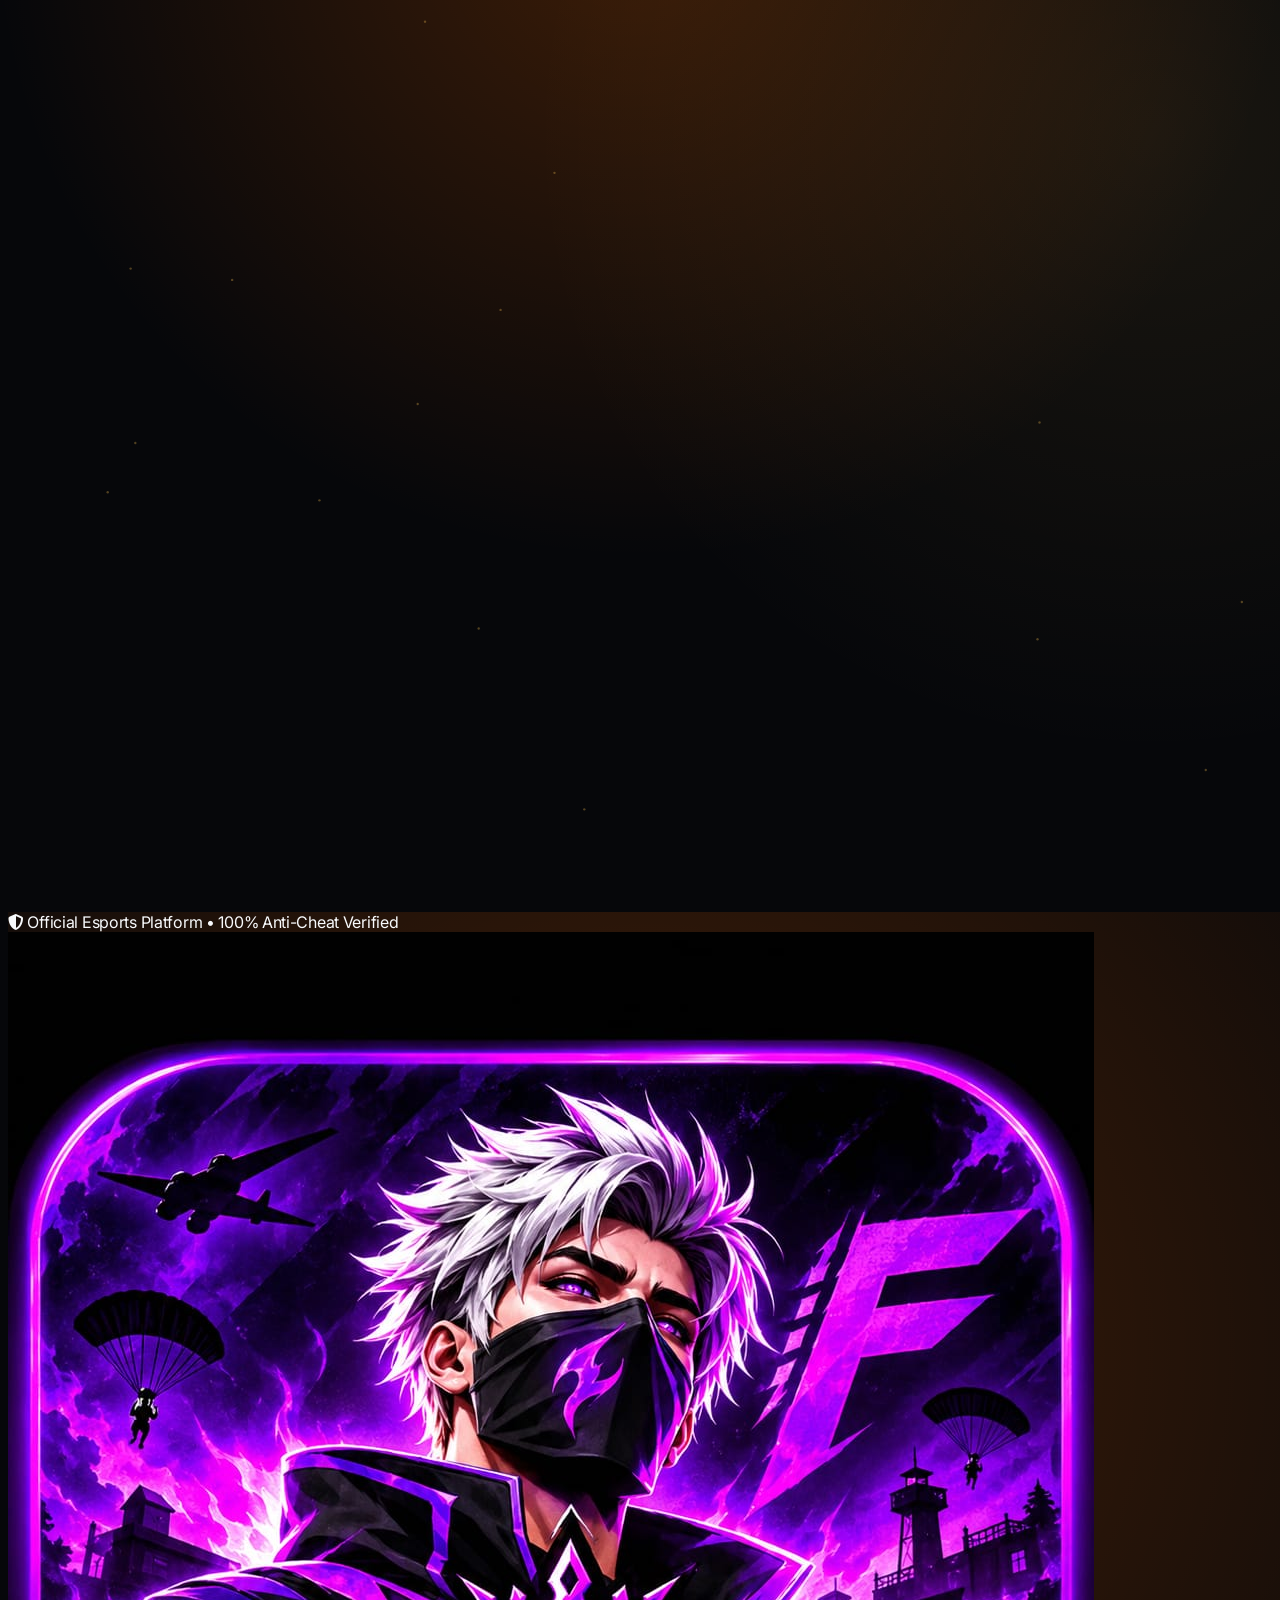
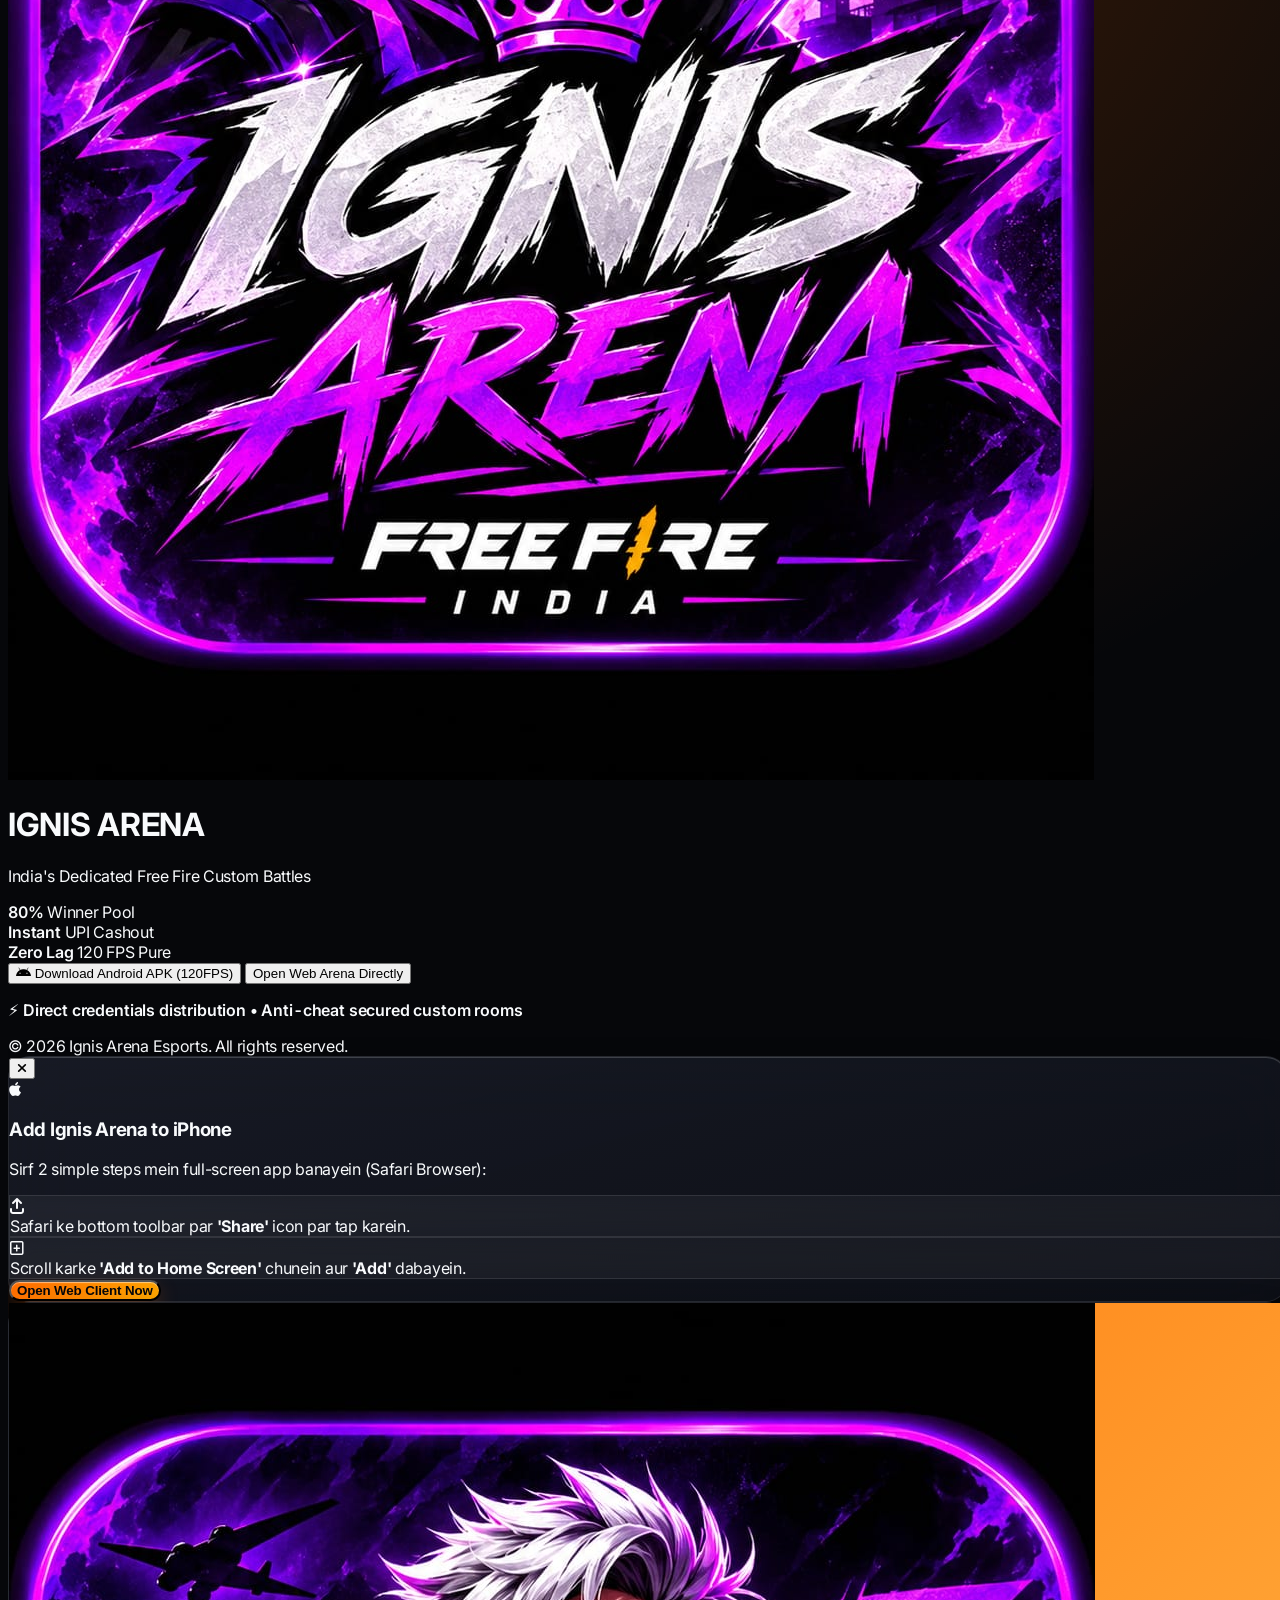
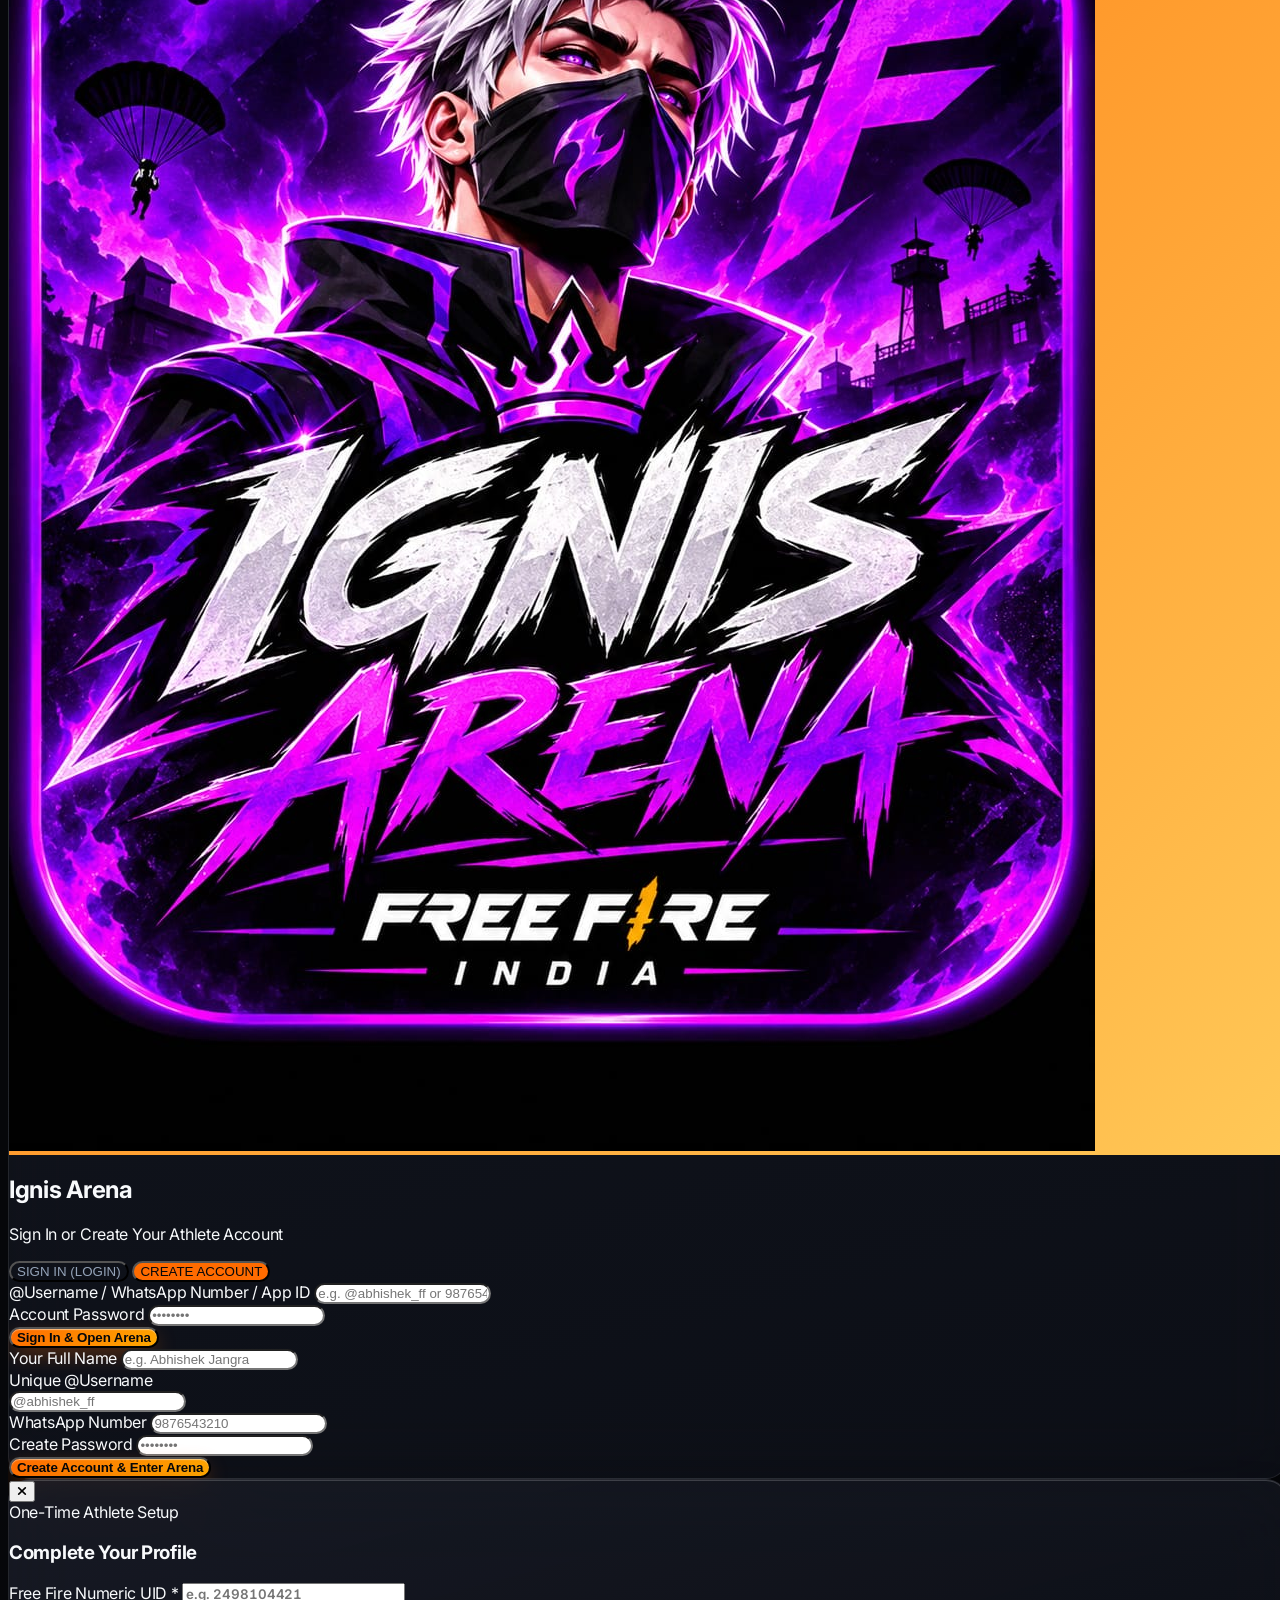
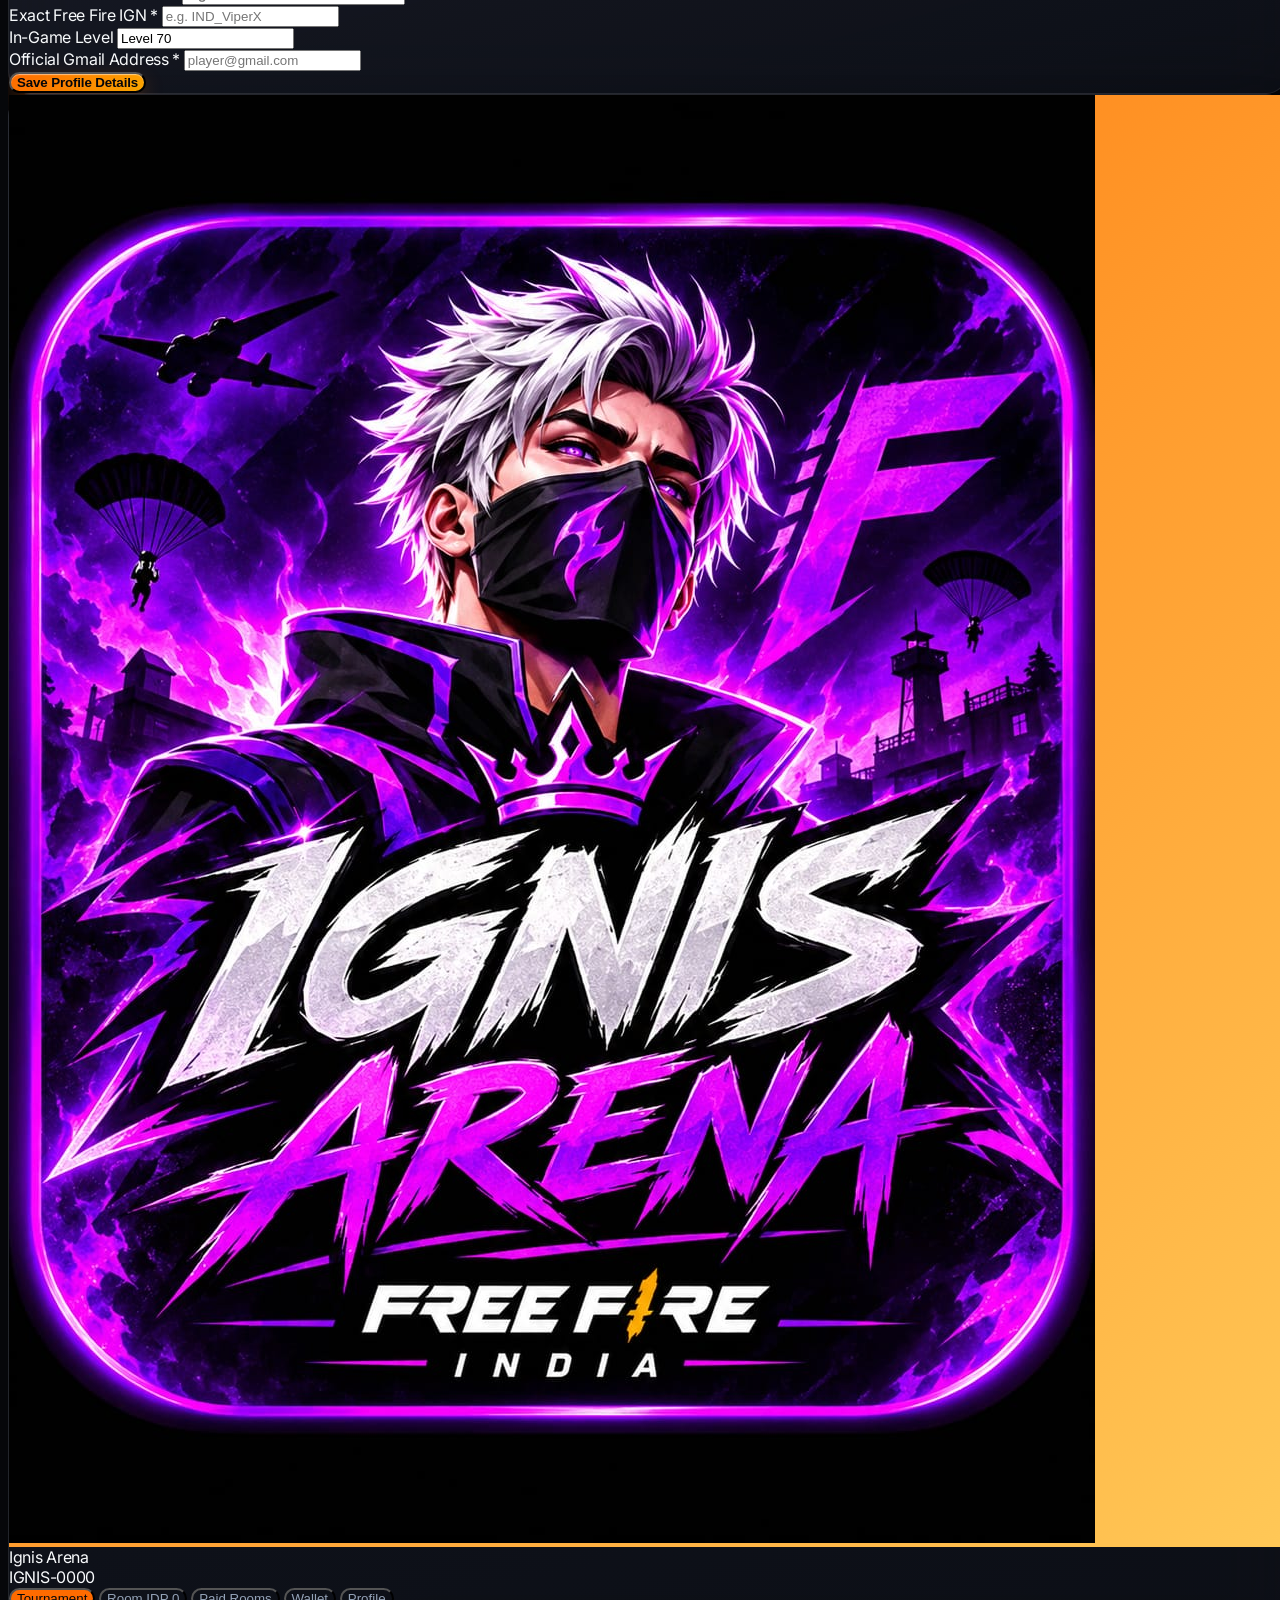
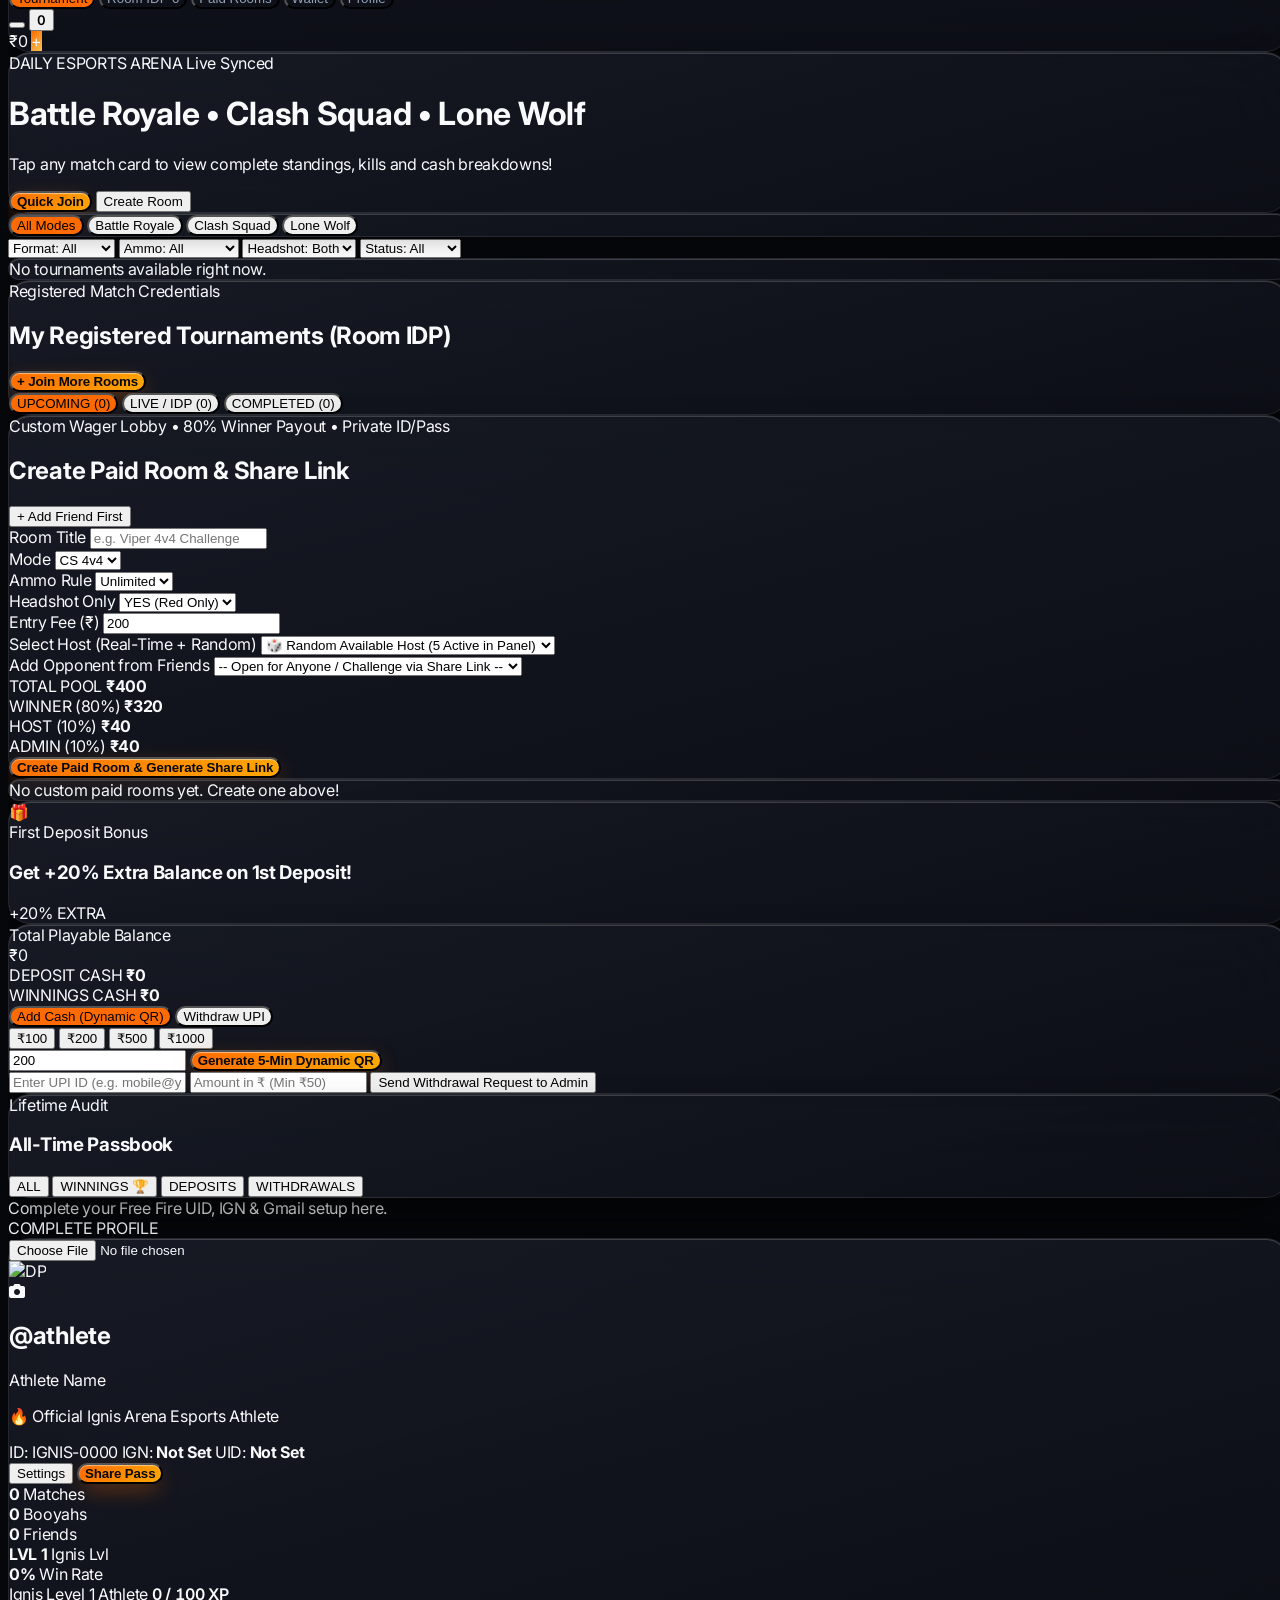
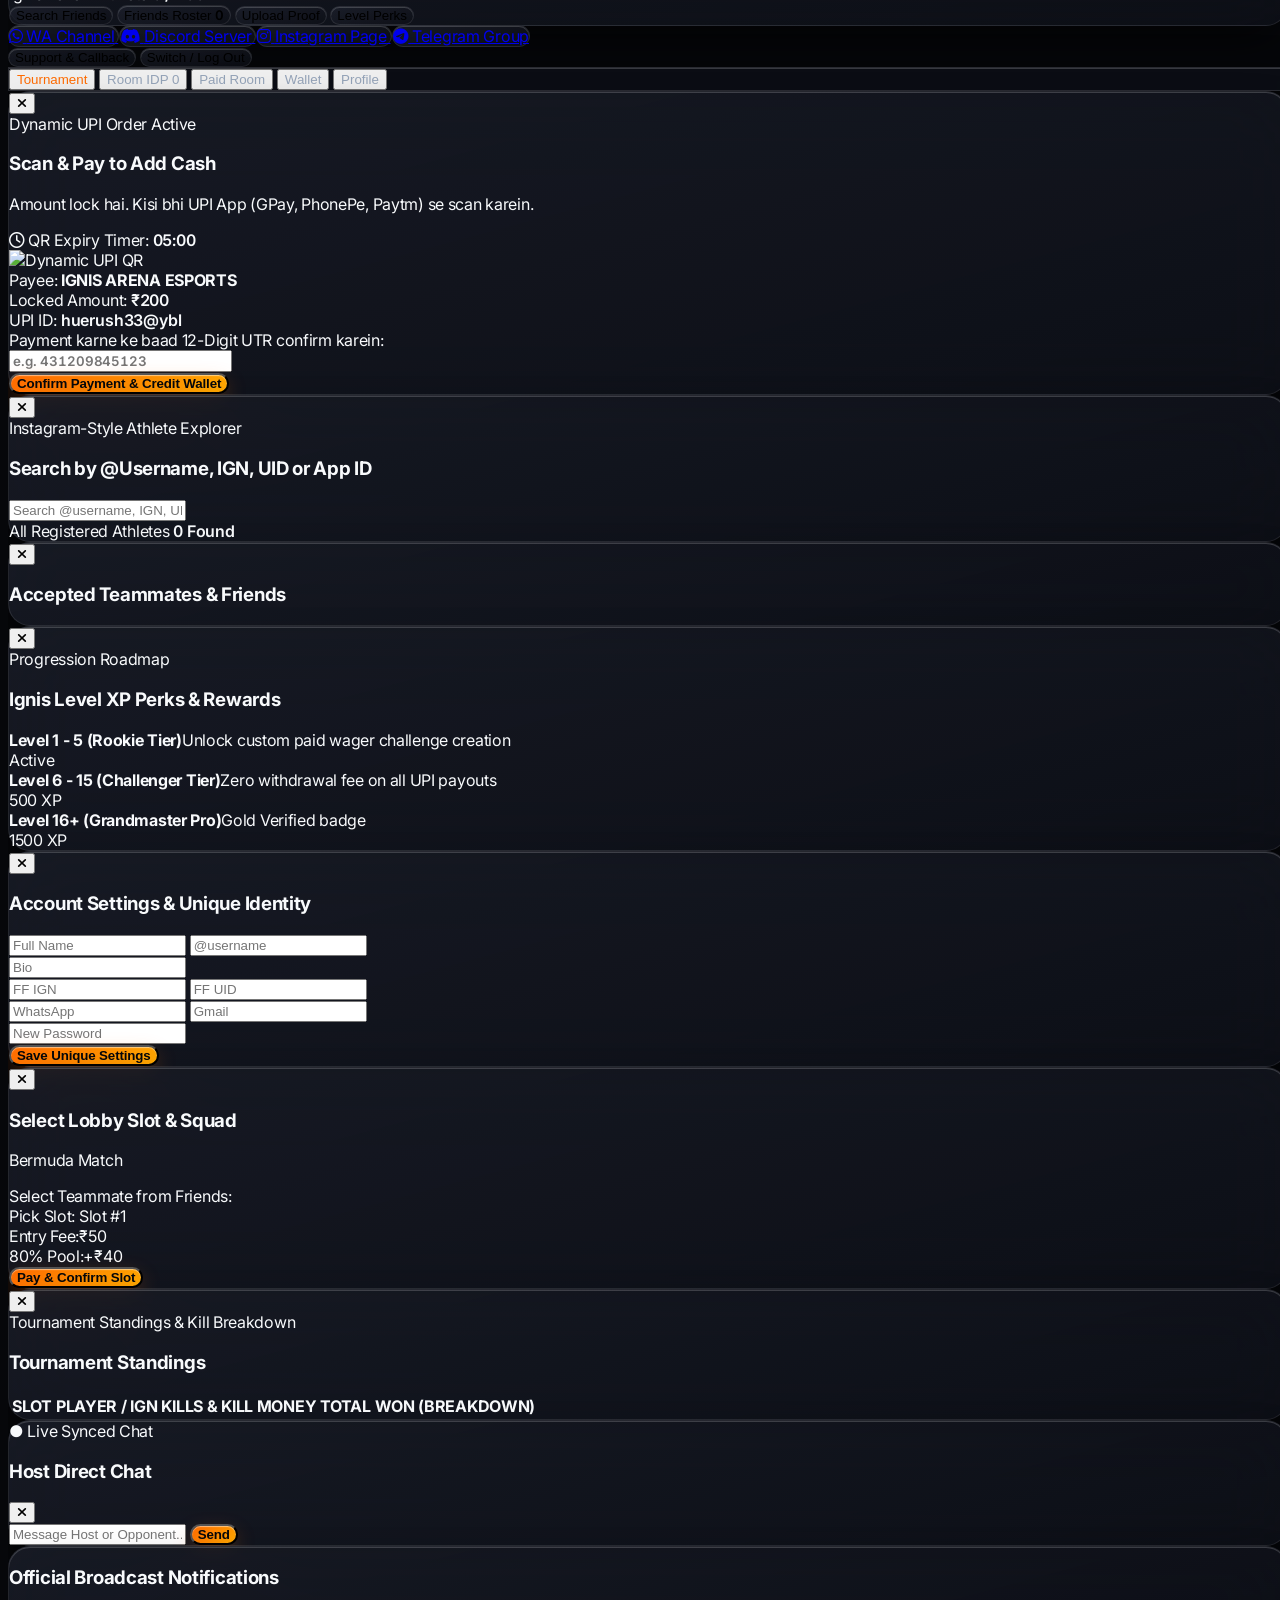
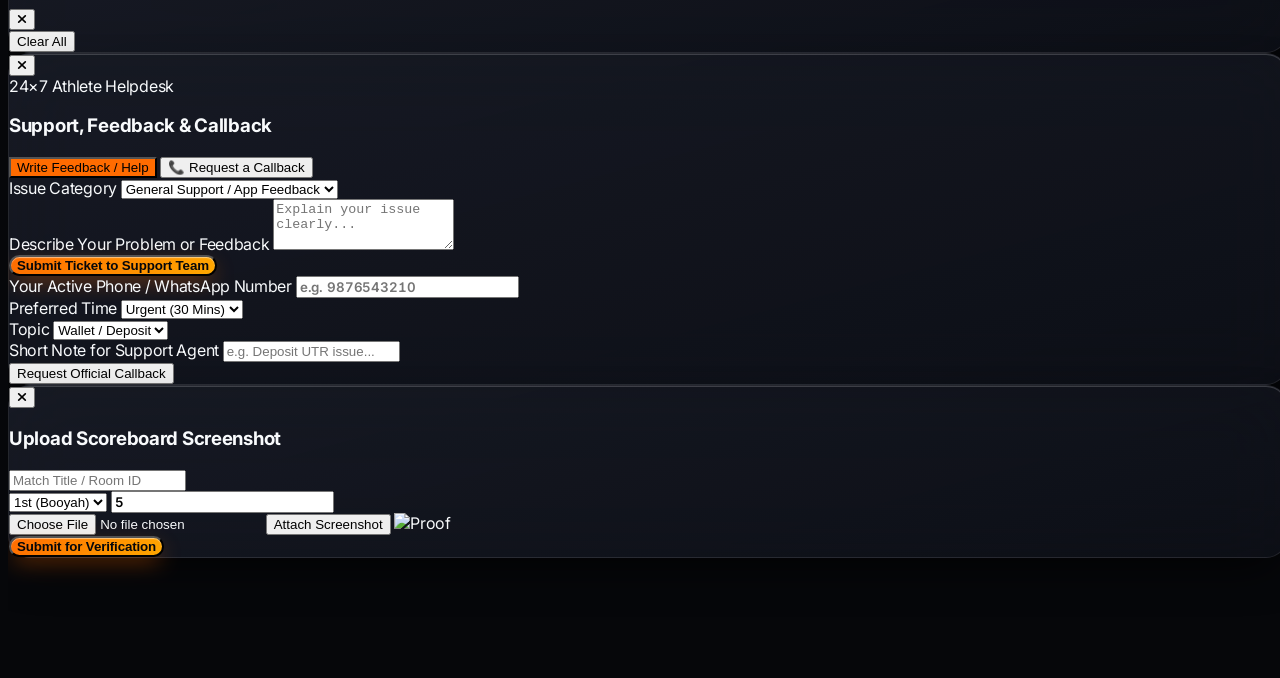
==== commit 3c289497: "Update index.html" ====
--- a/index.html
+++ b/index.html
@@ -9,11 +9,13 @@
   <meta name="apple-mobile-web-app-status-bar-style" content="black-translucent">
   <meta name="apple-mobile-web-app-title" content="Ignis Arena">
   
+  <!-- GOOGLE MASTER SEO & SEARCH FAVICON -->
   <meta name="google-site-verification" content="7BIR1_x4BY5HAVXxUvnEyRaZtXpicMiYO6SK2-I7u70" />
-  <title>IGNIS ARENA — Official Esports Platform &amp; Custom Battles</title>
+  <title>IGNIS ARENA — Official Esports Platform & Custom Battles</title>
   <meta name="description" content="Join daily Free Fire paid custom matches, esports scrims and tournaments with instant UPI cashouts on Ignis Arena.">
   <link rel="canonical" href="https://ignisarena.vercel.app/">
 
+  <!-- OFFICIAL GOOGLE SEARCH BRANDING & FAVICON (ABSOLUTE PATH SPEC) -->
   <link rel="icon" href="https://ignisarena.vercel.app/logo.png" type="image/png" sizes="192x192">
   <link rel="shortcut icon" href="https://ignisarena.vercel.app/logo.png" type="image/png">
   <link rel="apple-touch-icon" href="https://ignisarena.vercel.app/logo.png" sizes="180x180">
@@ -47,23 +49,10 @@
     .hero-glow-bg {
       background: radial-gradient(circle at 50% 25%, rgba(255, 107, 0, 0.25) 0%, rgba(18, 8, 36, 0) 70%);
     }
-
-    /* ANIMATED CUSTOM DROPDOWNS */
-    .custom-select-animated {
-      background: rgba(18, 21, 30, 0.95);
-      border: 1px solid rgba(255, 255, 255, 0.15);
-      transition: all 0.25s cubic-bezier(0.4, 0, 0.2, 1);
-      background-image: url("data:image/svg+xml;charset=US-ASCII,%3Csvg%20xmlns%3D%22http%3A%2F%2Fwww.w3.org%2F2000%2Fsvg%22%20width%3D%22292.4%22%20height%3D%22292.4%22%3E%3Cpath%20fill%3D%22%23FF6B00%22%20d%3D%22M287%2069.4a17.6%2017.6%200%200%200-13-5.4H18.4c-5%200-9.3%201.8-12.9%205.4A17.6%2017.6%200%200%200%200%2082.2c0%205%201.8%209.3%205.4%2012.9l128%20127.9c3.6%203.6%207.8%205.4%2012.8%205.4s9.2-1.8%2012.8-5.4L287%2095c3.5-3.5%205.4-7.8%205.4-12.8%200-5-1.9-9.2-5.4-12.8z%22%2F%3E%3C%2Fsvg%3E");
-      background-repeat: no-repeat;
-      background-position: right 0.75rem center;
-      background-size: 0.65rem auto;
-      appearance: none;
-      -webkit-appearance: none;
-    }
-    .custom-select-animated:focus {
-      border-color: #FF6B00;
-      box-shadow: 0 0 15px rgba(255, 107, 0, 0.35);
-      transform: translateY(-1px);
+    .ios-step-card {
+      background: rgba(255, 255, 255, 0.04);
+      border: 1px solid rgba(255, 255, 255, 0.1);
+      backdrop-filter: blur(12px);
     }
   </style>
 
@@ -87,7 +76,7 @@
 
     function handleSmartPlatformDownload() {
       if (isAppleDevice()) {
-        document.getElementById('iosInstructionsModal')?.classList.remove('hidden');
+        openIosInstallModal();
       } else {
         window.location.href = "https://github.com/stoinic-abhi/ignisarena/releases/download/v1.0/app-release.apk";
         setTimeout(function() {
@@ -95,6 +84,14 @@
         }, 1500);
       }
     }
+
+    function openIosInstallModal() {
+      document.getElementById('iosInstructionsModal')?.classList.remove('hidden');
+    }
+
+    function closeIosInstallModal() {
+      document.getElementById('iosInstructionsModal')?.classList.add('hidden');
+    }
   </script>
 </head>
 <body class="apk-safe-bottom lg:pb-16 select-none bg-[#06070A]">
@@ -102,7 +99,7 @@
   <canvas id="emberCanvas" class="fixed inset-0 pointer-events-none z-0 opacity-25"></canvas>
   <div id="toastContainer" class="fixed top-4 right-3 left-3 sm:left-auto sm:right-5 z-[100] flex flex-col gap-2 sm:max-w-sm pointer-events-none"></div>
 
-  <!-- GATEWAY SCREEN -->
+  <!-- ==================== ANIMATED ESPORTS GATEWAY ==================== -->
   <div id="ignisGatewayScreen" class="fixed inset-0 z-[80] bg-[#06070A] hero-glow-bg flex flex-col items-center justify-between p-5 sm:p-7 overflow-y-auto">
     <div class="pt-3 text-center">
       <div class="inline-flex items-center gap-2 px-3.5 py-1.5 rounded-full bg-emerald-500/10 border border-emerald-500/30 text-emerald-400 text-xs font-bold tracking-wide shadow-lg">
@@ -126,7 +123,7 @@
 
       <div class="grid grid-cols-3 gap-2 w-full mt-5 mb-5 text-center">
         <div class="p-2 rounded-xl bg-white/5 border border-white/10">
-          <strong class="text-[#FFC857] block font-mono text-sm">90%</strong>
+          <strong class="text-[#FFC857] block font-mono text-sm">80%</strong>
           <span class="text-[9px] text-slate-400 font-bold uppercase">Winner Pool</span>
         </div>
         <div class="p-2 rounded-xl bg-white/5 border border-white/10">
@@ -155,11 +152,59 @@
           <span>Open Web Arena Directly</span>
         </button>
       </div>
+
+      <p class="text-[10px] text-slate-400 mt-4 leading-relaxed font-mono">
+        ⚡ Direct credentials distribution • Anti-cheat secured custom rooms
+      </p>
     </div>
 
     <footer class="text-[10px] text-slate-500 pb-2 text-center">
       © 2026 Ignis Arena Esports. All rights reserved.
     </footer>
+  </div>
+
+  <!-- iOS INSTALLATION WALKTHROUGH MODAL -->
+  <div id="iosInstructionsModal" class="fixed inset-0 z-[90] bg-black/90 backdrop-blur-xl flex items-end sm:items-center justify-center p-4 hidden">
+    <div class="laser-card max-w-sm w-full p-5 sm:p-6 text-center relative border border-[#FF6B00]/40 space-y-4">
+      <button onclick="closeIosInstallModal()" class="absolute top-4 right-4 text-slate-400 hover:text-white cursor-pointer text-lg">
+        <i class="fa-solid fa-xmark"></i>
+      </button>
+
+      <div class="w-14 h-14 rounded-2xl bg-[#FF6B00]/15 border border-[#FF6B00]/30 text-[#FFC857] flex items-center justify-center mx-auto text-2xl">
+        <i class="fa-brands fa-apple"></i>
+      </div>
+
+      <div>
+        <h3 class="text-base sm:text-lg font-black text-white">Add Ignis Arena to iPhone</h3>
+        <p class="text-xs text-slate-400 mt-1">Sirf 2 simple steps mein full-screen app banayein (Safari Browser):</p>
+      </div>
+
+      <div class="space-y-2.5 text-left text-xs">
+        <div class="ios-step-card p-3 rounded-2xl flex items-center gap-3">
+          <div class="w-8 h-8 rounded-xl bg-blue-500/20 text-blue-400 border border-blue-500/30 flex items-center justify-center shrink-0 text-sm">
+            <i class="fa-solid fa-arrow-up-from-bracket"></i>
+          </div>
+          <div class="text-slate-300 text-[11px]">
+            Safari ke bottom toolbar par <strong class="text-white">'Share'</strong> icon par tap karein.
+          </div>
+        </div>
+
+        <div class="ios-step-card p-3 rounded-2xl flex items-center gap-3">
+          <div class="w-8 h-8 rounded-xl bg-[#FF6B00]/20 text-[#FFC857] border border-[#FF6B00]/30 flex items-center justify-center shrink-0 text-sm">
+            <i class="fa-regular fa-square-plus"></i>
+          </div>
+          <div class="text-slate-300 text-[11px]">
+            Scroll karke <strong class="text-[#FFC857]">'Add to Home Screen'</strong> chunein aur <strong class="text-white">'Add'</strong> dabayein.
+          </div>
+        </div>
+      </div>
+
+      <button type="button"
+              onclick="closeIosInstallModal(); enterWebArena();"
+              class="w-full btn-hyper py-3 text-xs font-bold uppercase rounded-xl cursor-pointer">
+        Open Web Client Now
+      </button>
+    </div>
   </div>
 
   <!-- AUTH GATEWAY -->
@@ -193,7 +238,7 @@
           <input type="password" id="loginPasswordInput" onkeydown="if(event.key==='Enter') PlayerApp.loginExistingPlayer()" placeholder="••••••••" class="w-full bg-white/5 border border-white/10 focus:border-[#FF6B00] clip-esports-sm px-3.5 py-3 text-white focus:outline-none">
         </div>
         <button id="btnSignInSubmit" type="button" onclick="PlayerApp.loginExistingPlayer()" class="w-full py-3.5 btn-hyper clip-esports-sm text-xs flex items-center justify-center gap-2 cursor-pointer">
-          <span>Sign In &amp; Open Arena</span>
+          <span>Sign In & Open Arena</span>
           <i class="ph-bold ph-sign-in"></i>
         </button>
       </div>
@@ -225,10 +270,58 @@
         <div id="registerConflictErrorBox" class="hidden p-2.5 rounded-xl bg-red-950/60 border border-red-500/40 text-red-300 text-[11px] font-semibold text-center"></div>
 
         <button id="btnRegisterSubmit" type="button" onclick="PlayerApp.completePlayerAuth()" class="w-full py-3.5 btn-hyper clip-esports-sm text-xs flex items-center justify-center gap-2 cursor-pointer mt-1">
-          <span>Create Account &amp; Enter Arena</span>
+          <span>Create Account & Enter Arena</span>
           <i class="ph-bold ph-arrow-right"></i>
         </button>
       </div>
+    </div>
+  </div>
+
+  <!-- COMPLETE PROFILE SETUP MODAL -->
+  <div id="completeProfileModal" class="fixed inset-0 z-[60] bg-black/90 backdrop-blur-2xl flex items-center justify-center p-4 hidden">
+    <div class="laser-card max-w-md w-full p-6 space-y-4 relative border border-[#FF6B00]/50">
+      <button type="button" onclick="PlayerApp.closeModal('completeProfileModal')" class="absolute top-4 right-4 text-slate-400 hover:text-white cursor-pointer">
+        <i class="fa-solid fa-xmark text-lg"></i>
+      </button>
+      <div class="flex items-center gap-3 border-b border-white/10 pb-3">
+        <div class="w-11 h-11 rounded-2xl flex items-center justify-center text-black text-xl font-bold flex-shrink-0" style="background: linear-gradient(135deg, #FF6B00, #FFC857);">
+          <i class="ph-bold ph-user-check"></i>
+        </div>
+        <div>
+          <span class="text-[10px] font-bold text-[#FFC857] uppercase block">One-Time Athlete Setup</span>
+          <h3 class="font-extrabold text-base sm:text-lg text-white">Complete Your Profile</h3>
+        </div>
+      </div>
+
+      <div class="space-y-3 text-xs">
+        <div>
+          <label class="font-semibold text-slate-300 text-[11px] block mb-1">Free Fire Numeric UID *</label>
+          <input type="text" id="compUidInput" oninput="PlayerApp.checkCompleteProfileConflicts()" placeholder="e.g. 2498104421" class="w-full bg-white/5 border border-white/15 focus:border-[#FF6B00] rounded-xl px-3.5 py-2.5 text-[#FFC857] font-mono font-bold focus:outline-none">
+        </div>
+
+        <div class="grid grid-cols-2 gap-2.5">
+          <div>
+            <label class="font-semibold text-slate-300 text-[11px] block mb-1">Exact Free Fire IGN *</label>
+            <input type="text" id="compIgnInput" oninput="PlayerApp.checkCompleteProfileConflicts()" placeholder="e.g. IND_ViperX" class="w-full bg-white/5 border border-white/15 focus:border-[#FF6B00] rounded-xl px-3.5 py-2.5 text-white font-bold focus:outline-none">
+          </div>
+          <div>
+            <label class="font-semibold text-slate-300 block mb-1 text-[11px]">In-Game Level</label>
+            <input type="text" id="compLevelInput" value="Level 70" class="w-full bg-white/5 border border-white/15 focus:border-[#FF6B00] rounded-xl px-3.5 py-2.5 text-white font-semibold focus:outline-none">
+          </div>
+        </div>
+
+        <div>
+          <label class="font-semibold text-slate-300 block mb-1 text-[11px]">Official Gmail Address *</label>
+          <input type="email" id="compEmailInput" placeholder="player@gmail.com" class="w-full bg-white/5 border border-white/15 focus:border-[#FF6B00] rounded-xl px-3.5 py-2.5 text-white focus:outline-none">
+        </div>
+
+        <div id="compProfileErrorBox" class="hidden p-2.5 rounded-xl bg-red-950/60 border border-red-500/40 text-red-300 text-[11px] font-semibold text-center"></div>
+      </div>
+
+      <button type="button" onclick="PlayerApp.submitCompleteProfile()" class="w-full btn-hyper py-3.5 text-xs flex items-center justify-center gap-2 cursor-pointer">
+        <i class="ph-bold ph-check-circle text-base"></i>
+        <span>Save Profile Details</span>
+      </button>
     </div>
   </div>
 
@@ -305,16 +398,15 @@
             Battle Royale • Clash Squad • Lone Wolf
           </h1>
           <p class="text-xs text-slate-400">
-            Join official Free Fire competitive tournaments &amp; win cash prizes!
+            Tap any match card to view complete standings, kills and cash breakdowns!
           </p>
         </div>
         <div class="flex items-center gap-2 flex-shrink-0">
           <button onclick="PlayerApp.quickJoinNextMatch()" class="flex-1 sm:flex-initial btn-hyper px-4 py-2.5 text-xs cursor-pointer flex items-center justify-center gap-1.5">
             <i class="ph-bold ph-lightning"></i><span>Quick Join</span>
           </button>
-          <!-- FIXED BUTTON: RENAMED TO PAID MATCHES -->
           <button onclick="PlayerApp.switchTab('paidmatches')" class="flex-1 sm:flex-initial bg-white/5 hover:bg-white/10 border border-white/15 text-white font-bold rounded-xl px-4 py-2.5 text-xs cursor-pointer flex items-center justify-center gap-1.5">
-            <i class="ph-bold ph-sword text-[#FF6B00]"></i><span>Paid Matches</span>
+            <i class="ph-bold ph-plus"></i><span>Create Room</span>
           </button>
         </div>
       </div>
@@ -326,31 +418,30 @@
         <button onclick="PlayerApp.setCategoryFilter('LW')" id="cat-tab-LW" class="flex-1 py-2 px-3 clip-esports-sm text-slate-300 hover:text-white cursor-pointer whitespace-nowrap transition">Lone Wolf</button>
       </div>
 
-      <!-- ANIMATED SELECT DROPDOWNS -->
       <div class="grid grid-cols-2 sm:grid-cols-4 gap-2 text-xs">
-        <select id="filterSubModeSelect" onchange="PlayerApp.applyAdvancedTourneyFilters()" class="custom-select-animated w-full rounded-xl px-3 py-2.5 text-white font-semibold cursor-pointer">
-          <option value="ALL">Format: All</option>
-          <option value="Solo">Solo</option>
-          <option value="Duo">Duo</option>
-          <option value="Squad">Squad (4v4)</option>
-          <option value="1v1">Lone Wolf 1v1</option>
-          <option value="2v2">Lone Wolf 2v2</option>
+        <select id="filterSubModeSelect" onchange="PlayerApp.applyAdvancedTourneyFilters()" class="w-full bg-white/5 border border-white/10 rounded-xl px-3 py-2 text-white font-semibold focus:outline-none">
+          <option value="ALL" class="bg-[#06070A]">Format: All</option>
+          <option value="Solo" class="bg-[#06070A]">Solo</option>
+          <option value="Duo" class="bg-[#06070A]">Duo</option>
+          <option value="Squad" class="bg-[#06070A]">Squad (4v4)</option>
+          <option value="1v1" class="bg-[#06070A]">Lone Wolf 1v1</option>
+          <option value="2v2" class="bg-[#06070A]">Lone Wolf 2v2</option>
         </select>
-        <select id="filterAmmoSelect" onchange="PlayerApp.applyAdvancedTourneyFilters()" class="custom-select-animated w-full rounded-xl px-3 py-2.5 text-cyan-300 font-semibold cursor-pointer">
-          <option value="ALL">Ammo: All</option>
-          <option value="Limited">Limited Ammo</option>
-          <option value="Unlimited">Unlimited Ammo</option>
+        <select id="filterAmmoSelect" onchange="PlayerApp.applyAdvancedTourneyFilters()" class="w-full bg-white/5 border border-white/10 rounded-xl px-3 py-2 text-cyan-300 font-semibold focus:outline-none">
+          <option value="ALL" class="bg-[#06070A]">Ammo: All</option>
+          <option value="Limited" class="bg-[#06070A]">Limited Ammo</option>
+          <option value="Unlimited" class="bg-[#06070A]">Unlimited Ammo</option>
         </select>
-        <select id="filterHeadshotSelect" onchange="PlayerApp.applyAdvancedTourneyFilters()" class="custom-select-animated w-full rounded-xl px-3 py-2.5 text-[#FFC857] font-semibold cursor-pointer">
-          <option value="ALL">Headshot: Both</option>
-          <option value="YES">Headshot: YES</option>
-          <option value="NO">Headshot: NO</option>
+        <select id="filterHeadshotSelect" onchange="PlayerApp.applyAdvancedTourneyFilters()" class="w-full bg-white/5 border border-white/10 rounded-xl px-3 py-2 text-[#FFC857] font-semibold focus:outline-none">
+          <option value="ALL" class="bg-[#06070A]">Headshot: Both</option>
+          <option value="YES" class="bg-[#06070A]">Headshot: YES</option>
+          <option value="NO" class="bg-[#06070A]">Headshot: NO</option>
         </select>
-        <select id="filterStatusSelect" onchange="PlayerApp.applyAdvancedTourneyFilters()" class="custom-select-animated w-full rounded-xl px-3 py-2.5 text-emerald-300 font-semibold cursor-pointer">
-          <option value="ALL">Status: All</option>
-          <option value="UPCOMING">Open Rooms</option>
-          <option value="LIVE">Locked / Live</option>
-          <option value="COMPLETED">Completed</option>
+        <select id="filterStatusSelect" onchange="PlayerApp.applyAdvancedTourneyFilters()" class="w-full bg-white/5 border border-white/10 rounded-xl px-3 py-2 text-emerald-300 font-semibold focus:outline-none">
+          <option value="ALL" class="bg-[#06070A]">Status: All</option>
+          <option value="UPCOMING" class="bg-[#06070A]">Open Rooms</option>
+          <option value="LIVE" class="bg-[#06070A]">Locked / Live</option>
+          <option value="COMPLETED" class="bg-[#06070A]">Completed</option>
         </select>
       </div>
 
@@ -389,13 +480,13 @@
       </div>
     </section>
 
-    <!-- TAB 3: PAID ROOMS (FIXED: 90% POOL / 10% PLATFORM FEE & GET APPROVAL TELEGRAM LINK) -->
+    <!-- TAB 3: PAID ROOMS -->
     <section id="view-paidmatches" class="space-y-4 hidden">
       <div class="laser-card p-4 sm:p-6 space-y-4">
         <div class="flex items-center justify-between gap-2 border-b border-white/10 pb-3">
           <div>
-            <span class="text-[10px] font-bold text-[#FF6B00] uppercase block">Custom Wager Lobby • 90% Winner Payout • Verified Private ID/Pass</span>
-            <h2 class="text-base sm:text-lg font-extrabold text-white">Create Paid Room &amp; Share Link</h2>
+            <span class="text-[10px] font-bold text-[#FF6B00] uppercase block">Custom Wager Lobby • 80% Winner Payout • Private ID/Pass</span>
+            <h2 class="text-base sm:text-lg font-extrabold text-white">Create Paid Room & Share Link</h2>
           </div>
           <button type="button" onclick="PlayerApp.openAddFriendsModal()" class="bg-cyan-500/15 border border-cyan-500/30 text-cyan-300 font-bold text-[11px] px-3 py-1.5 rounded-xl cursor-pointer">
             + Add Friend First
@@ -409,67 +500,67 @@
           </div>
           <div>
             <label class="font-semibold text-slate-400 block mb-1 text-[11px]">Mode</label>
-            <select id="customTeamSize" class="custom-select-animated w-full rounded-xl px-3 py-2.5 text-white font-bold cursor-pointer">
-              <option value="CS 1v1">CS 1v1</option>
-              <option value="CS 2v2">CS 2v2</option>
-              <option value="CS 3v3">CS 3v3</option>
-              <option value="CS 4v4" selected>CS 4v4</option>
+            <select id="customTeamSize" class="w-full bg-white/5 border border-white/10 rounded-xl px-3 py-2.5 text-white font-bold focus:outline-none">
+              <option value="CS 1v1" class="bg-[#06070A]">CS 1v1</option>
+              <option value="CS 2v2" class="bg-[#06070A]">CS 2v2</option>
+              <option value="CS 3v3" class="bg-[#06070A]">CS 3v3</option>
+              <option value="CS 4v4" class="bg-[#06070A]" selected>CS 4v4</option>
             </select>
           </div>
           <div>
             <label class="font-semibold text-slate-400 block mb-1 text-[11px]">Ammo Rule</label>
-            <select id="customAmmoMode" class="custom-select-animated w-full rounded-xl px-3 py-2.5 text-cyan-300 font-bold cursor-pointer">
-              <option value="Unlimited">Unlimited</option>
-              <option value="Limited">Limited</option>
+            <select id="customAmmoMode" class="w-full bg-white/5 border border-white/10 rounded-xl px-3 py-2.5 text-cyan-300 font-bold focus:outline-none">
+              <option value="Unlimited" class="bg-[#06070A]">Unlimited</option>
+              <option value="Limited" class="bg-[#06070A]">Limited</option>
             </select>
           </div>
           <div>
             <label class="font-semibold text-slate-400 block mb-1 text-[11px]">Headshot Only</label>
-            <select id="customAimRule" class="custom-select-animated w-full rounded-xl px-3 py-2.5 text-[#FFC857] font-bold cursor-pointer">
-              <option value="YES">YES (Red Only)</option>
-              <option value="NO">NO (All Guns)</option>
+            <select id="customAimRule" class="w-full bg-white/5 border border-white/10 rounded-xl px-3 py-2.5 text-[#FFC857] font-bold focus:outline-none">
+              <option value="YES" class="bg-[#06070A]">YES (Red Only)</option>
+              <option value="NO" class="bg-[#06070A]">NO (All Guns)</option>
             </select>
           </div>
           <div>
             <label class="font-semibold text-slate-400 block mb-1 text-[11px]">Entry Fee (₹)</label>
             <input id="customRoomBet" type="number" value="200" min="50" oninput="PlayerApp.recalcCustomWagerMath()" class="w-full bg-white/5 border border-white/10 rounded-xl px-3 py-2.5 text-emerald-400 font-bold focus:outline-none">
           </div>
-
-          <!-- FIXED: REPLACED SELECT HOST WITH "GET APPROVAL" TELEGRAM ACTION -->
-          <div>
-            <label class="font-semibold text-[#FFC857] block mb-1 text-[11px]">Host Verification Status</label>
-            <a href="https://t.me/ignisarena" target="_blank" class="w-full py-2.5 px-3 bg-sky-500/15 hover:bg-sky-500/25 border border-sky-500/40 text-sky-300 font-bold rounded-xl flex items-center justify-center gap-1.5 transition text-[11px]">
-              <i class="fa-brands fa-telegram text-sm"></i>
-              <span>GET APPROVAL (TELEGRAM)</span>
-            </a>
+          <div>
+            <label class="font-semibold text-[#FFC857] block mb-1 text-[11px]">Select Host (Real-Time + Random)</label>
+            <select id="customRoomOperator" class="w-full bg-white/5 border border-[#FFC857]/40 rounded-xl px-3 py-2.5 text-white font-semibold focus:outline-none">
+              <option value="RANDOM" class="bg-[#06070A]">🎲 Random Available Host</option>
+            </select>
           </div>
 
           <div class="col-span-2 sm:col-span-3">
             <label class="font-semibold text-cyan-400 block mb-1 text-[11px]">Add Opponent from Friends</label>
-            <select id="customRoomOpponentSelect" class="custom-select-animated w-full rounded-xl px-3 py-2.5 text-white font-semibold cursor-pointer">
-              <option value="">-- Open for Anyone / Challenge via Share Link --</option>
+            <select id="customRoomOpponentSelect" class="w-full bg-white/5 border border-cyan-500/30 rounded-xl px-3 py-2.5 text-white font-semibold focus:outline-none">
+              <option value="" class="bg-[#06070A]">-- Open for Anyone / Challenge via Share Link --</option>
             </select>
           </div>
         </div>
 
-        <!-- FIXED: 90% WINNER POOL & 10% PLATFORM FEE (TO HOST) -->
-        <div class="grid grid-cols-3 gap-2 bg-black/40 p-3 rounded-2xl border border-white/10 text-center">
-          <div>
-            <span class="text-[9px] text-slate-400 font-semibold block uppercase">Total Wager Pool</span>
+        <div class="grid grid-cols-4 gap-2 bg-black/40 p-3 rounded-2xl border border-white/10 text-center">
+          <div>
+            <span class="text-[9px] text-slate-400 font-semibold block">TOTAL POOL</span>
             <strong id="wagerTotalPool" class="text-base sm:text-lg font-extrabold text-white">₹400</strong>
           </div>
           <div class="border-l border-white/10">
-            <span class="text-[9px] text-emerald-400 font-semibold block uppercase">Winner Payout (90%)</span>
-            <strong id="wagerWinnerGets" class="text-base sm:text-lg font-extrabold text-emerald-400">₹360</strong>
+            <span class="text-[9px] text-emerald-400 font-semibold block">WINNER (80%)</span>
+            <strong id="wagerWinnerGets" class="text-base sm:text-lg font-extrabold text-emerald-400">₹320</strong>
           </div>
           <div class="border-l border-white/10">
-            <span class="text-[9px] text-[#FFC857] font-semibold block uppercase">Platform Fee (10%)</span>
+            <span class="text-[9px] text-[#FFC857] font-semibold block">HOST (10%)</span>
             <strong id="wagerHostGets" class="text-base sm:text-lg font-extrabold text-[#FFC857]">₹40</strong>
           </div>
-        </div>
-
-        <button id="btnPublishPaidRoom" type="button" onclick="PlayerApp.createPaidCustomChallenge()" class="w-full btn-hyper py-3 text-xs flex items-center justify-center gap-2 cursor-pointer font-bold">
-          <i class="ph-bold ph-plus-circle"></i><span>Create Paid Room &amp; Generate Share Link</span>
+          <div class="border-l border-white/10">
+            <span class="text-[9px] text-cyan-400 font-semibold block">ADMIN (10%)</span>
+            <strong id="wagerAdminGets" class="text-base sm:text-lg font-extrabold text-cyan-400">₹40</strong>
+          </div>
+        </div>
+
+        <button id="btnPublishPaidRoom" type="button" onclick="PlayerApp.createPaidCustomChallenge()" class="w-full btn-hyper py-3 text-xs flex items-center justify-center gap-2 cursor-pointer">
+          <i class="ph-bold ph-plus-circle"></i><span>Create Paid Room & Generate Share Link</span>
         </button>
       </div>
 
@@ -478,8 +569,7 @@
 
     <!-- TAB 4: WALLET -->
     <section id="view-wallet" class="space-y-4 hidden">
-      <!-- 20% FIRST DEPOSIT BANNER (AUTO-HIDES ONCE DEPOSIT IS DONE) -->
-      <div id="firstDepositBonusBanner" class="laser-card p-4 border border-[#FFC857]/30 flex items-center justify-between gap-3">
+      <div class="laser-card p-4 border border-[#FFC857]/30 flex items-center justify-between gap-3">
         <div class="flex items-center gap-3">
           <div class="w-10 h-10 rounded-xl bg-[#FFC857]/20 text-[#FFC857] flex items-center justify-center text-xl">🎁</div>
           <div>
@@ -522,7 +612,7 @@
               <button type="button" onclick="document.getElementById('depositInputAmt').value = '1000'" class="p-2 bg-white/5 border border-white/10 text-[#FFC857] rounded-xl cursor-pointer">₹1000</button>
             </div>
             <input type="number" id="depositInputAmt" value="200" class="w-full bg-white/5 border border-white/15 rounded-xl px-4 py-2.5 font-bold text-base text-white focus:outline-none">
-            <button onclick="PlayerApp.openDepositQrModal()" class="w-full btn-hyper py-3.5 text-xs flex items-center justify-center gap-2 cursor-pointer font-bold">
+            <button onclick="PlayerApp.openDepositQrModal()" class="w-full btn-hyper py-3.5 text-xs flex items-center justify-center gap-2 cursor-pointer">
               <i class="ph-bold ph-qr-code"></i><span>Generate 5-Min Dynamic QR</span>
             </button>
           </div>
@@ -536,17 +626,16 @@
           </div>
         </div>
 
-        <!-- PASSBOOK (WITH ROOM ENTRY FEE DEBIT DETAILS) -->
+        <!-- PASSBOOK -->
         <div class="lg:col-span-7 space-y-4">
           <div class="laser-card p-5 space-y-3.5">
             <div class="flex flex-wrap items-center justify-between gap-2 border-b border-white/10 pb-2.5">
               <div>
                 <span class="text-[10px] font-bold text-[#FFC857] uppercase block">Lifetime Audit</span>
-                <h3 class="text-sm sm:text-base font-extrabold text-white">All-Time Passbook (Entries, Deposits &amp; Winnings)</h3>
+                <h3 class="text-sm sm:text-base font-extrabold text-white">All-Time Passbook</h3>
               </div>
               <div class="flex flex-wrap gap-1 text-[10px] font-bold">
                 <button onclick="PlayerApp.switchHistoryView('all')" id="btnHistTabAll" class="px-2.5 py-1 bg-[#FF6B00] text-black rounded-lg cursor-pointer">ALL</button>
-                <button onclick="PlayerApp.switchHistoryView('entry')" id="btnHistTabEntry" class="px-2.5 py-1 bg-white/10 text-slate-300 rounded-lg cursor-pointer">ROOM FEES</button>
                 <button onclick="PlayerApp.switchHistoryView('winnings')" id="btnHistTabWinnings" class="px-2.5 py-1 bg-white/10 text-slate-300 rounded-lg cursor-pointer">WINNINGS 🏆</button>
                 <button onclick="PlayerApp.switchHistoryView('deposit')" id="btnHistTabDeposit" class="px-2.5 py-1 bg-white/10 text-slate-300 rounded-lg cursor-pointer">DEPOSITS</button>
                 <button onclick="PlayerApp.switchHistoryView('withdraw')" id="btnHistTabWithdraw" class="px-2.5 py-1 bg-white/10 text-slate-300 rounded-lg cursor-pointer">WITHDRAWALS</button>
@@ -558,12 +647,12 @@
       </div>
     </section>
 
-    <!-- TAB 5: PROFILE (FIXED: EDIT BUTTON & WORKING CLICK) -->
+    <!-- TAB 5: PROFILE -->
     <section id="view-profile" class="space-y-4 hidden">
       <div id="incompleteProfileBanner" onclick="PlayerApp.openCompleteProfileModal()" class="hidden p-3.5 rounded-2xl bg-[#FF6B00]/15 border border-[#FF6B00]/50 flex items-center justify-between gap-2 cursor-pointer">
         <div class="flex items-center gap-2.5 text-xs">
           <i class="ph-fill ph-warning-circle text-[#FFC857] text-lg"></i>
-          <span class="text-white font-semibold">Complete your Free Fire UID, IGN &amp; Gmail setup here.</span>
+          <span class="text-white font-semibold">Complete your Free Fire UID, IGN & Gmail setup here.</span>
         </div>
         <span class="bg-[#FF6B00] text-black font-extrabold text-[10px] px-3 py-1.5 rounded-lg whitespace-nowrap">COMPLETE PROFILE</span>
       </div>
@@ -597,11 +686,10 @@
           </div>
 
           <div class="grid grid-cols-2 sm:flex sm:flex-col gap-2">
-            <!-- FIXED: CHANGED FROM SETTINGS TO EDIT & ATTACHED DIRECT ONCLICK -->
-            <button type="button" onclick="PlayerApp.openEditProfileModal()" class="bg-white/10 hover:bg-white/20 border border-white/20 text-white font-bold text-xs px-4 py-2.5 rounded-xl cursor-pointer flex items-center justify-center gap-1.5 transition">
-              <i class="fa-solid fa-pen-to-square text-[#FFC857]"></i><span>Edit Profile</span>
+            <button onclick="PlayerApp.openEditProfileModal()" class="bg-white/10 border border-white/15 text-white font-bold text-xs px-4 py-2.5 rounded-xl cursor-pointer flex items-center justify-center gap-1.5">
+              <i class="ph-bold ph-gear"></i><span>Settings</span>
             </button>
-            <button type="button" onclick="PlayerApp.copyInviteLink()" class="btn-hyper text-xs px-4 py-2.5 rounded-xl cursor-pointer flex items-center justify-center gap-1.5 font-bold">
+            <button onclick="PlayerApp.copyInviteLink()" class="btn-hyper text-xs px-4 py-2.5 rounded-xl cursor-pointer flex items-center justify-center gap-1.5">
               <i class="ph-bold ph-share-network"></i><span>Share Pass</span>
             </button>
           </div>
@@ -691,7 +779,7 @@
 
       <div class="grid grid-cols-2 gap-2.5 text-xs font-bold">
         <button onclick="PlayerApp.openSupportCenterModal('feedback')" class="laser-card p-3.5 flex items-center justify-center gap-2 text-[#FFC857] cursor-pointer">
-          <i class="ph-bold ph-headset text-base"></i><span>Support &amp; Callback</span>
+          <i class="ph-bold ph-headset text-base"></i><span>Support & Callback</span>
         </button>
         <button onclick="PlayerApp.logoutPlayer()" class="laser-card p-3.5 flex items-center justify-center gap-2 text-red-400 cursor-pointer">
           <i class="ph-bold ph-sign-out text-base"></i><span>Switch / Log Out</span>
@@ -699,228 +787,6 @@
       </div>
     </section>
 
-  </div>
-
-  <!-- FIXED DEPOSIT MODAL (OVERFLOW SCROLL & VISIBLE CONFIRM BUTTON ON ALL SCREENS) -->
-  <div id="depositModal" class="fixed inset-0 z-50 bg-black/85 backdrop-blur-xl flex items-center justify-center p-3.5 sm:p-5 hidden overflow-y-auto">
-    <div class="laser-card max-w-sm w-full p-4 sm:p-5 text-center relative space-y-3.5 border border-[#FF6B00]/40 my-auto max-h-[92vh] overflow-y-auto">
-      <button onclick="PlayerApp.closeModal('depositModal')" class="absolute top-3 right-3 text-slate-400 hover:text-white cursor-pointer text-lg">
-        <i class="fa-solid fa-xmark"></i>
-      </button>
-
-      <div>
-        <div class="inline-flex items-center gap-1.5 px-3 py-1 rounded-full bg-emerald-500/10 border border-emerald-500/30 text-emerald-400 text-[10px] font-bold tracking-wide uppercase mb-1">
-          <span class="w-1.5 h-1.5 rounded-full bg-emerald-400 animate-ping"></span>
-          <span>Dynamic UPI Order Active</span>
-        </div>
-        <h3 class="font-extrabold text-base sm:text-lg text-white">Scan &amp; Pay to Add Cash</h3>
-        <p class="text-[11px] text-slate-400">Amount lock hai. Kisi bhi UPI App se scan karke pay karein.</p>
-      </div>
-
-      <div class="p-2 rounded-xl bg-black/60 border border-white/10 flex items-center justify-between text-xs">
-        <span class="text-slate-400 font-semibold flex items-center gap-1.5">
-          <i class="fa-regular fa-clock text-[#FFC857]"></i> QR Expiry Timer:
-        </span>
-        <strong id="qrExpiryCountdownText" class="font-mono text-sm text-[#FFC857] font-extrabold">05:00</strong>
-      </div>
-
-      <div class="p-2.5 bg-white rounded-2xl inline-block shadow-2xl mx-auto">
-        <img id="userDynamicDepositQrImg" src="" alt="Dynamic UPI QR" class="w-40 h-40 sm:w-44 sm:h-44 object-contain mx-auto">
-      </div>
-
-      <div class="bg-black/60 p-2.5 rounded-xl border border-white/10 space-y-1 text-xs">
-        <div class="flex items-center justify-between">
-          <span class="text-slate-400">Payee:</span>
-          <strong class="text-white">IGNIS ARENA ESPORTS</strong>
-        </div>
-        <div class="flex items-center justify-between">
-          <span class="text-slate-400">Locked Amount:</span>
-          <strong id="modalLockedAmountText" class="text-emerald-400 font-mono text-base font-extrabold">₹200</strong>
-        </div>
-        <div class="flex items-center justify-between pt-1 border-t border-white/10 text-[11px]">
-          <span class="text-slate-400">UPI ID:</span>
-          <span class="text-[#FFC857] font-mono font-bold">huerush33@ybl</span>
-        </div>
-      </div>
-
-      <div class="space-y-1.5 text-left">
-        <label class="font-semibold text-slate-300 text-[11px] block">Payment karne ke baad 12-Digit UTR confirm karein:</label>
-        <input type="text" id="depositUtrNumberInput" maxlength="12" placeholder="e.g. 431209845123" class="w-full bg-white/5 border border-white/15 rounded-xl px-3.5 py-2 text-sm text-[#FFC857] font-mono font-bold focus:outline-none">
-      </div>
-
-      <button id="btnConfirmDynamicDeposit" onclick="PlayerApp.submitDepositWithUtr()" class="w-full btn-hyper py-3 text-xs font-bold uppercase rounded-xl cursor-pointer">
-        Confirm Payment &amp; Credit Wallet
-      </button>
-    </div>
-  </div>
-
-  <!-- EDIT PROFILE MODAL (FIXED INPUT IDS & BINDINGS) -->
-  <div id="editProfileModal" class="fixed inset-0 z-50 bg-black/85 backdrop-blur-xl flex items-center justify-center p-3.5 hidden">
-    <div class="laser-card max-w-md w-full p-5 relative space-y-3.5 max-h-[90vh] overflow-y-auto">
-      <button onclick="PlayerApp.closeModal('editProfileModal')" class="absolute top-4 right-4 text-slate-400 hover:text-white cursor-pointer"><i class="fa-solid fa-xmark text-lg"></i></button>
-      <div>
-        <span class="text-[10px] font-bold text-[#FF6B00] uppercase block">Athlete Identity Settings</span>
-        <h3 class="font-extrabold text-base text-white">Edit Your Profile</h3>
-      </div>
-      <div class="space-y-2.5 text-xs">
-        <div>
-          <label class="text-[11px] text-slate-300 font-semibold block mb-1">Full Name</label>
-          <input type="text" id="editProfName" placeholder="Full Name" class="w-full bg-white/5 border border-white/15 rounded-xl px-3.5 py-2 text-white">
-        </div>
-        <div class="grid grid-cols-2 gap-2.5">
-          <div>
-            <label class="text-[11px] text-slate-300 font-semibold block mb-1">Free Fire IGN</label>
-            <input type="text" id="editProfIgn" placeholder="FF IGN" class="w-full bg-white/5 border border-white/15 rounded-xl px-3.5 py-2 text-white font-bold">
-          </div>
-          <div>
-            <label class="text-[11px] text-slate-300 font-semibold block mb-1">Free Fire Numeric UID</label>
-            <input type="text" id="editProfUid" placeholder="FF UID" class="w-full bg-white/5 border border-white/15 rounded-xl px-3.5 py-2 text-[#FFC857] font-mono">
-          </div>
-        </div>
-        <div>
-          <label class="text-[11px] text-slate-300 font-semibold block mb-1">WhatsApp Phone Number</label>
-          <input type="tel" id="editProfPhone" placeholder="WhatsApp Number" class="w-full bg-white/5 border border-white/15 rounded-xl px-3.5 py-2 text-emerald-400 font-mono font-bold">
-        </div>
-        <div>
-          <label class="text-[11px] text-slate-300 font-semibold block mb-1">Bio / Status</label>
-          <input type="text" id="editProfBio" placeholder="Bio" class="w-full bg-white/5 border border-white/15 rounded-xl px-3.5 py-2 text-white">
-        </div>
-        <div id="editProfErrorBox" class="hidden p-2 rounded-xl bg-red-950/60 border border-red-500/40 text-red-300 text-[11px] text-center font-bold"></div>
-      </div>
-      <button type="button" onclick="PlayerApp.saveEditedProfile()" class="w-full btn-hyper py-3 text-xs font-bold uppercase rounded-xl cursor-pointer">
-        Save Profile Changes
-      </button>
-    </div>
-  </div>
-
-  <!-- OTHER MODALS -->
-  <div id="addFriendsModal" class="fixed inset-0 z-50 bg-black/85 backdrop-blur-xl flex items-center justify-center p-3.5 hidden">
-    <div class="laser-card max-w-md w-full p-5 space-y-4 max-h-[90vh] overflow-y-auto relative">
-      <button onclick="PlayerApp.closeModal('addFriendsModal')" class="absolute top-4 right-4 text-slate-400 hover:text-white cursor-pointer"><i class="fa-solid fa-xmark text-lg"></i></button>
-      <div>
-        <span class="text-[10px] font-bold text-cyan-400 uppercase block">Athlete Explorer</span>
-        <h3 class="font-extrabold text-base text-white">Search by @Username, IGN, UID or App ID</h3>
-      </div>
-      <div class="relative">
-        <i class="ph-bold ph-magnifying-glass absolute left-3.5 top-3 text-slate-400 text-sm"></i>
-        <input type="text" id="searchFriendAppIdInput" oninput="PlayerApp.handleLiveInstagramSearch(this.value)" placeholder="Search @username, IGN, UID or IGNIS-XXXX..." class="w-full bg-white/5 border border-white/15 focus:border-cyan-400 rounded-2xl pl-9 pr-4 py-2.5 text-xs text-white font-semibold focus:outline-none">
-      </div>
-      <div id="searchedUserProfileDisplay" class="hidden"></div>
-      <div class="space-y-2">
-        <div id="allRegisteredAthletesQuickList" class="space-y-2 max-h-64 overflow-y-auto pr-1"></div>
-      </div>
-    </div>
-  </div>
-
-  <div id="friendsListModal" class="fixed inset-0 z-50 bg-black/85 backdrop-blur-xl flex items-center justify-center p-3.5 hidden">
-    <div class="laser-card max-w-md w-full p-5 space-y-4 max-h-[85vh] overflow-y-auto relative">
-      <button onclick="PlayerApp.closeModal('friendsListModal')" class="absolute top-4 right-4 text-slate-400 hover:text-white cursor-pointer"><i class="fa-solid fa-xmark text-lg"></i></button>
-      <div id="pendingRequestsContainer" class="space-y-2 border-b border-white/10 pb-3"></div>
-      <h3 class="font-extrabold text-base text-white">Accepted Teammates &amp; Friends</h3>
-      <div id="friendsRosterContainer" class="space-y-2"></div>
-    </div>
-  </div>
-
-  <div id="joinModal" class="fixed inset-0 z-50 bg-black/85 backdrop-blur-xl flex items-center justify-center p-3.5 hidden">
-    <div class="laser-card max-w-md w-full p-5 relative max-h-[90vh] overflow-y-auto space-y-3.5">
-      <button onclick="PlayerApp.closeModal('joinModal')" class="absolute top-4 right-4 w-8 h-8 rounded-full bg-white/10 flex items-center justify-center text-slate-300 cursor-pointer"><i class="fa-solid fa-xmark"></i></button>
-      <div>
-        <h3 class="font-extrabold text-base text-white">Select Lobby Slot &amp; Squad</h3>
-        <p class="text-xs text-slate-400" id="joinModalSubtitle">Bermuda Match</p>
-      </div>
-
-      <div>
-        <div class="flex items-center justify-between text-xs mb-1.5 font-bold">
-          <span class="text-slate-300">Pick Slot:</span>
-          <span class="text-[#FF6B00]" id="selectedSlotDisplay">Slot #1</span>
-        </div>
-        <div id="slotMatrixGrid" class="grid grid-cols-6 gap-1.5 bg-black/50 p-2.5 rounded-2xl border border-white/10 max-h-36 overflow-y-auto"></div>
-      </div>
-      <div class="bg-black/50 p-3.5 rounded-2xl space-y-1 border border-white/10 text-xs">
-        <div class="flex justify-between"><span class="text-slate-400">Entry Fee:</span><span class="text-white font-bold" id="modalBaseFee">₹50</span></div>
-        <div class="flex justify-between text-emerald-400"><span>Winner Pool:</span><span class="font-bold" id="modalPoolContribution">+₹40</span></div>
-      </div>
-      <button onclick="PlayerApp.confirmSlotBooking()" class="w-full btn-hyper py-3.5 text-xs cursor-pointer font-bold uppercase">
-        Pay &amp; Confirm Slot
-      </button>
-    </div>
-  </div>
-
-  <div id="tournamentDetailsModal" class="fixed inset-0 z-50 bg-black/85 backdrop-blur-xl flex items-center justify-center p-3.5 hidden">
-    <div class="laser-card max-w-lg w-full p-5 relative max-h-[90vh] overflow-y-auto space-y-3.5">
-      <button onclick="PlayerApp.closeModal('tournamentDetailsModal')" class="absolute top-4 right-4 text-slate-300 cursor-pointer"><i class="fa-solid fa-xmark text-lg"></i></button>
-      <div>
-        <span class="text-[10px] font-bold text-[#FFC857] uppercase block" id="detailModalStatusBadge">Tournament Standings</span>
-        <h3 class="font-extrabold text-base sm:text-lg text-white" id="detailModalTitle">Tournament Standings</h3>
-      </div>
-      <div id="detailModalWinnerBanner" class="hidden p-4 rounded-2xl bg-gradient-to-r from-[#FF6B00]/25 via-[#FFC857]/20 to-emerald-500/20 border border-[#FFC857]/50 text-center space-y-1"></div>
-      <div class="overflow-x-auto bg-black/50 rounded-2xl border border-white/10">
-        <table class="w-full text-left text-xs">
-          <thead>
-            <tr class="border-b border-white/10 text-slate-400 font-bold text-[10px]">
-              <th class="py-2.5 px-3">SLOT</th>
-              <th class="py-2.5 px-3">PLAYER / IGN</th>
-              <th class="py-2.5 px-3 text-center">KILLS</th>
-              <th class="py-2.5 px-3 text-right">TOTAL WON</th>
-            </tr>
-          </thead>
-          <tbody id="detailModalPlayersTable" class="divide-y divide-white/10"></tbody>
-        </table>
-      </div>
-    </div>
-  </div>
-
-  <div id="paidRoomChatModal" class="fixed inset-0 z-50 bg-black/90 backdrop-blur-xl flex items-center justify-center p-3.5 hidden">
-    <div class="laser-card max-w-lg w-full p-5 relative max-h-[90vh] flex flex-col justify-between space-y-3.5">
-      <div class="flex items-center justify-between border-b border-white/10 pb-2.5">
-        <div>
-          <span class="text-[10px] text-emerald-400 font-bold block">● Live Synced Chat</span>
-          <h3 class="font-extrabold text-base text-white" id="chatModalTitle">Host Direct Chat</h3>
-        </div>
-        <button onclick="PlayerApp.closeModal('paidRoomChatModal')" class="text-slate-400 cursor-pointer"><i class="fa-solid fa-xmark text-lg"></i></button>
-      </div>
-      <div id="paidRoomChatMessagesBox" class="bg-black/50 p-3.5 rounded-2xl border border-white/10 h-72 overflow-y-auto space-y-2 text-xs"></div>
-      <div class="flex gap-2">
-        <input type="text" id="paidRoomChatInput" onkeydown="if(event.key==='Enter') PlayerApp.sendPaidRoomMessage()" placeholder="Message Host or Opponent..." class="flex-1 bg-white/5 border border-white/15 rounded-xl px-3.5 py-2.5 text-xs text-white focus:outline-none">
-        <button type="button" onclick="PlayerApp.sendPaidRoomMessage()" class="btn-hyper px-4 py-2.5 text-xs cursor-pointer font-bold">Send</button>
-      </div>
-    </div>
-  </div>
-
-  <div id="notificationModal" class="fixed inset-0 z-50 bg-black/85 backdrop-blur-xl flex items-center justify-center p-3.5 hidden">
-    <div class="laser-card max-w-md w-full p-5 space-y-3.5">
-      <div class="flex justify-between border-b border-white/10 pb-2"><h3 class="font-extrabold text-white">Broadcast Notifications</h3><button onclick="PlayerApp.closeModal('notificationModal')"><i class="fa-solid fa-xmark"></i></button></div>
-      <div id="notificationsListBox" class="space-y-2 max-h-56 overflow-y-auto"></div>
-      <button onclick="PlayerApp.clearAllNotifications()" class="w-full py-2 bg-white/10 text-xs rounded-xl cursor-pointer">Clear All</button>
-    </div>
-  </div>
-
-  <div id="feedbackModal" class="fixed inset-0 z-50 bg-black/85 backdrop-blur-xl flex items-center justify-center p-3.5 hidden">
-    <div class="laser-card max-w-md w-full p-5 space-y-4 relative">
-      <button onclick="PlayerApp.closeModal('feedbackModal')" class="absolute top-4 right-4 text-slate-400 hover:text-white cursor-pointer"><i class="fa-solid fa-xmark text-lg"></i></button>
-      <div>
-        <span class="text-[10px] font-bold text-[#FFC857] uppercase block">Athlete Helpdesk</span>
-        <h3 class="font-extrabold text-base text-white">Support &amp; Feedback</h3>
-      </div>
-      <div class="space-y-3 text-xs">
-        <textarea id="feedbackText" rows="3" placeholder="Explain your problem..." class="w-full bg-white/5 border border-white/15 rounded-xl p-3 text-xs text-white focus:outline-none"></textarea>
-        <button type="button" onclick="PlayerApp.submitFeedback()" class="w-full btn-hyper py-3 text-xs cursor-pointer font-bold">Submit Ticket</button>
-      </div>
-    </div>
-  </div>
-
-  <div id="proofUploadModal" class="fixed inset-0 z-50 bg-black/85 backdrop-blur-xl flex items-center justify-center p-3.5 hidden">
-    <div class="laser-card max-w-sm w-full p-5 space-y-3.5 relative">
-      <button onclick="PlayerApp.closeModal('proofUploadModal')" class="absolute top-4 right-4 text-slate-400"><i class="fa-solid fa-xmark text-lg"></i></button>
-      <h3 class="font-extrabold text-base text-white">Upload Scoreboard Screenshot</h3>
-      <div class="space-y-2.5 text-xs">
-        <input type="text" id="proofMatchTitleInput" placeholder="Match Title / Room ID" class="w-full bg-white/5 border border-white/15 rounded-xl px-3 py-2 text-white">
-        <input type="file" id="proofScreenshotFileInput" accept="image/*" onchange="PlayerApp.handleProofImageSelect(event)" class="hidden">
-        <button type="button" onclick="document.getElementById('proofScreenshotFileInput').click()" class="w-full py-2.5 bg-white/10 border border-white/20 rounded-xl text-[#FFC857] font-bold text-xs cursor-pointer">Attach Screenshot</button>
-        <img id="proofPreviewImg" class="hidden w-full h-28 object-cover rounded-xl border border-white/15" alt="Proof">
-      </div>
-      <button type="button" onclick="PlayerApp.submitMatchProofToAdmin()" class="w-full btn-hyper py-3 text-xs font-bold">Submit Proof</button>
-    </div>
   </div>
 
   <!-- BOTTOM MOBILE BAR -->
@@ -950,6 +816,314 @@
     </nav>
   </div>
 
+  <!-- ==================== DYNAMIC UPI QR & 5-MIN COUNTDOWN MODAL ==================== -->
+  <div id="depositModal" class="fixed inset-0 z-50 bg-black/85 backdrop-blur-xl flex items-center justify-center p-3.5 hidden">
+    <div class="laser-card max-w-sm w-full p-5 text-center relative space-y-4 border border-[#FF6B00]/40">
+      <button onclick="PlayerApp.closeModal('depositModal')" class="absolute top-4 right-4 text-slate-400 hover:text-white cursor-pointer text-lg">
+        <i class="fa-solid fa-xmark"></i>
+      </button>
+
+      <div>
+        <div class="inline-flex items-center gap-1.5 px-3 py-1 rounded-full bg-emerald-500/10 border border-emerald-500/30 text-emerald-400 text-[10px] font-bold tracking-wide uppercase mb-1.5">
+          <span class="w-1.5 h-1.5 rounded-full bg-emerald-400 animate-ping"></span>
+          <span>Dynamic UPI Order Active</span>
+        </div>
+        <h3 class="font-extrabold text-lg text-white">Scan & Pay to Add Cash</h3>
+        <p class="text-xs text-slate-400">Amount lock hai. Kisi bhi UPI App (GPay, PhonePe, Paytm) se scan karein.</p>
+      </div>
+
+      <!-- Live 5-Minute Countdown Timer Widget -->
+      <div class="p-2.5 rounded-xl bg-black/60 border border-white/10 flex items-center justify-between text-xs">
+        <span class="text-slate-400 font-semibold flex items-center gap-1.5">
+          <i class="fa-regular fa-clock text-[#FFC857]"></i> QR Expiry Timer:
+        </span>
+        <strong id="qrExpiryCountdownText" class="font-mono text-sm text-[#FFC857] font-extrabold">05:00</strong>
+      </div>
+
+      <!-- High-Res Dynamic QR Container (Pure Vector / Zero ImgBB Dependency) -->
+      <div class="relative p-3 bg-white rounded-2xl inline-block shadow-2xl mx-auto">
+        <img id="userDynamicDepositQrImg" src="" alt="Dynamic UPI QR" class="w-48 h-48 object-contain mx-auto">
+      </div>
+
+      <!-- Merchant Details & Amount Locked Badge -->
+      <div class="bg-black/60 p-3 rounded-xl border border-white/10 space-y-1 text-xs">
+        <div class="flex items-center justify-between">
+          <span class="text-slate-400">Payee:</span>
+          <strong class="text-white">IGNIS ARENA ESPORTS</strong>
+        </div>
+        <div class="flex items-center justify-between">
+          <span class="text-slate-400">Locked Amount:</span>
+          <strong id="modalLockedAmountText" class="text-emerald-400 font-mono text-base font-extrabold">₹200</strong>
+        </div>
+        <div class="flex items-center justify-between pt-1 border-t border-white/10 text-[11px]">
+          <span class="text-slate-400">UPI ID:</span>
+          <span class="text-[#FFC857] font-mono font-bold">huerush33@ybl</span>
+        </div>
+      </div>
+
+      <!-- Automatic Status Listener & Manual UTR Fallback -->
+      <div class="space-y-2 text-left">
+        <div class="flex items-center justify-between text-[11px]">
+          <label class="font-semibold text-slate-300">Payment karne ke baad 12-Digit UTR confirm karein:</label>
+        </div>
+        <input type="text" id="depositUtrNumberInput" maxlength="12" placeholder="e.g. 431209845123" class="w-full bg-white/5 border border-white/15 rounded-xl px-3.5 py-2.5 text-sm text-[#FFC857] font-mono font-bold focus:outline-none">
+      </div>
+
+      <button id="btnConfirmDynamicDeposit" onclick="PlayerApp.submitDepositWithUtr()" class="w-full btn-hyper py-3.5 text-xs font-bold uppercase rounded-xl cursor-pointer">
+        Confirm Payment & Credit Wallet
+      </button>
+    </div>
+  </div>
+
+  <!-- OTHER MODALS -->
+  <div id="addFriendsModal" class="fixed inset-0 z-50 bg-black/85 backdrop-blur-xl flex items-center justify-center p-3.5 hidden">
+    <div class="laser-card max-w-md w-full p-5 space-y-4 max-h-[90vh] overflow-y-auto relative">
+      <button onclick="PlayerApp.closeModal('addFriendsModal')" class="absolute top-4 right-4 text-slate-400 hover:text-white cursor-pointer"><i class="fa-solid fa-xmark text-lg"></i></button>
+      <div>
+        <span class="text-[10px] font-bold text-cyan-400 uppercase block">Instagram-Style Athlete Explorer</span>
+        <h3 class="font-extrabold text-base text-white">Search by @Username, IGN, UID or App ID</h3>
+      </div>
+      <div class="relative">
+        <i class="ph-bold ph-magnifying-glass absolute left-3.5 top-3 text-slate-400 text-sm"></i>
+        <input type="text" id="searchFriendAppIdInput" oninput="PlayerApp.handleLiveInstagramSearch(this.value)" placeholder="Search @username, IGN, UID or IGNIS-XXXX..." class="w-full bg-white/5 border border-white/15 focus:border-cyan-400 rounded-2xl pl-9 pr-4 py-2.5 text-xs text-white font-semibold focus:outline-none">
+      </div>
+      <div id="searchedUserProfileDisplay" class="hidden"></div>
+      <div class="space-y-2">
+        <div class="flex items-center justify-between">
+          <span id="instaSearchHeaderLabel" class="text-[10px] font-bold text-slate-400 uppercase">All Registered Athletes</span>
+          <span id="instaSearchCountBadge" class="text-[10px] font-mono text-cyan-400">0 Found</span>
+        </div>
+        <div id="allRegisteredAthletesQuickList" class="space-y-2 max-h-64 overflow-y-auto pr-1"></div>
+      </div>
+    </div>
+  </div>
+
+  <div id="friendsListModal" class="fixed inset-0 z-50 bg-black/85 backdrop-blur-xl flex items-center justify-center p-3.5 hidden">
+    <div class="laser-card max-w-md w-full p-5 space-y-4 max-h-[85vh] overflow-y-auto relative">
+      <button onclick="PlayerApp.closeModal('friendsListModal')" class="absolute top-4 right-4 text-slate-400 hover:text-white cursor-pointer"><i class="fa-solid fa-xmark text-lg"></i></button>
+      <div id="pendingRequestsContainer" class="space-y-2 border-b border-white/10 pb-3"></div>
+      <h3 class="font-extrabold text-base text-white">Accepted Teammates & Friends</h3>
+      <div id="friendsRosterContainer" class="space-y-2"></div>
+    </div>
+  </div>
+
+  <div id="xpPerksModal" class="fixed inset-0 z-50 bg-black/85 backdrop-blur-xl flex items-center justify-center p-3.5 hidden">
+    <div class="laser-card max-w-md w-full p-5 space-y-4 relative">
+      <button onclick="PlayerApp.closeModal('xpPerksModal')" class="absolute top-4 right-4 text-slate-400 hover:text-white cursor-pointer"><i class="fa-solid fa-xmark text-lg"></i></button>
+      <div>
+        <span class="text-[10px] font-bold text-[#FF6B00] uppercase block">Progression Roadmap</span>
+        <h3 class="font-extrabold text-base text-white">Ignis Level XP Perks & Rewards</h3>
+      </div>
+      <div class="space-y-2.5 text-xs text-slate-300">
+        <div class="p-3 bg-white/5 rounded-xl border border-white/10 flex items-center justify-between">
+          <div><strong class="text-white block">Level 1 - 5 (Rookie Tier)</strong><span class="text-[10px] text-slate-400">Unlock custom paid wager challenge creation</span></div>
+          <span class="text-[#FFC857] font-bold">Active</span>
+        </div>
+        <div class="p-3 bg-white/5 rounded-xl border border-white/10 flex items-center justify-between">
+          <div><strong class="text-white block">Level 6 - 15 (Challenger Tier)</strong><span class="text-[10px] text-slate-400">Zero withdrawal fee on all UPI payouts</span></div>
+          <span class="text-slate-500 font-bold">500 XP</span>
+        </div>
+        <div class="p-3 bg-white/5 rounded-xl border border-white/10 flex items-center justify-between">
+          <div><strong class="text-white block">Level 16+ (Grandmaster Pro)</strong><span class="text-[10px] text-slate-400">Gold Verified badge</span></div>
+          <span class="text-slate-500 font-bold">1500 XP</span>
+        </div>
+      </div>
+    </div>
+  </div>
+
+  <div id="editProfileModal" class="fixed inset-0 z-50 bg-black/85 backdrop-blur-xl flex items-center justify-center p-3.5 hidden">
+    <div class="laser-card max-w-md w-full p-5 relative space-y-3 max-h-[90vh] overflow-y-auto">
+      <button onclick="PlayerApp.closeModal('editProfileModal')" class="absolute top-4 right-4 text-slate-400 hover:text-white cursor-pointer"><i class="fa-solid fa-xmark text-lg"></i></button>
+      <h3 class="font-extrabold text-base text-white">Account Settings & Unique Identity</h3>
+      <div class="space-y-2.5 text-xs">
+        <div class="grid grid-cols-2 gap-2.5">
+          <input type="text" id="editProfName" placeholder="Full Name" class="w-full bg-white/5 border border-white/15 rounded-xl px-3 py-2 text-white">
+          <input type="text" id="editProfUsername" placeholder="@username" class="w-full bg-white/5 border border-white/15 rounded-xl px-3 py-2 text-[#FFC857]">
+        </div>
+        <input type="text" id="editProfBio" placeholder="Bio" class="w-full bg-white/5 border border-white/15 rounded-xl px-3 py-2 text-white">
+        <div class="grid grid-cols-2 gap-2.5">
+          <input type="text" id="editProfIgn" placeholder="FF IGN" class="w-full bg-white/5 border border-white/15 rounded-xl px-3 py-2 text-white font-bold">
+          <input type="text" id="editProfUid" placeholder="FF UID" class="w-full bg-white/5 border border-white/15 rounded-xl px-3 py-2 text-[#FFC857]">
+        </div>
+        <div class="grid grid-cols-2 gap-2.5">
+          <input type="tel" id="editProfPhone" placeholder="WhatsApp" class="w-full bg-white/5 border border-white/15 rounded-xl px-3 py-2 text-emerald-400">
+          <input type="email" id="editProfEmail" placeholder="Gmail" class="w-full bg-white/5 border border-white/15 rounded-xl px-3 py-2 text-white">
+        </div>
+        <input type="password" id="editProfPassword" placeholder="New Password" class="w-full bg-white/5 border border-white/15 rounded-xl px-3 py-2 text-white">
+      </div>
+      <button type="button" onclick="PlayerApp.saveEditedProfile()" class="w-full btn-hyper py-3 text-xs cursor-pointer">Save Unique Settings</button>
+    </div>
+  </div>
+
+  <div id="joinModal" class="fixed inset-0 z-50 bg-black/85 backdrop-blur-xl flex items-center justify-center p-3.5 hidden">
+    <div class="laser-card max-w-md w-full p-5 relative max-h-[90vh] overflow-y-auto space-y-3.5">
+      <button onclick="PlayerApp.closeModal('joinModal')" class="absolute top-4 right-4 w-8 h-8 rounded-full bg-white/10 flex items-center justify-center text-slate-300 cursor-pointer"><i class="fa-solid fa-xmark"></i></button>
+      <div>
+        <h3 class="font-extrabold text-base text-white">Select Lobby Slot & Squad</h3>
+        <p class="text-xs text-slate-400" id="joinModalSubtitle">Bermuda Match</p>
+      </div>
+
+      <div id="squadFriendsCoPaySection" class="hidden space-y-2">
+        <span class="text-[11px] font-bold text-[#FFC857] block">Select Teammate from Friends:</span>
+        <div id="squadTeammateDropdownsList" class="space-y-1.5"></div>
+      </div>
+
+      <div>
+        <div class="flex items-center justify-between text-xs mb-1.5 font-bold">
+          <span class="text-slate-300">Pick Slot:</span>
+          <span class="text-[#FF6B00]" id="selectedSlotDisplay">Slot #1</span>
+        </div>
+        <div id="slotMatrixGrid" class="grid grid-cols-6 gap-1.5 bg-black/50 p-2.5 rounded-2xl border border-white/10 max-h-36 overflow-y-auto"></div>
+      </div>
+      <div class="bg-black/50 p-3.5 rounded-2xl space-y-1 border border-white/10 text-xs">
+        <div class="flex justify-between"><span class="text-slate-400">Entry Fee:</span><span class="text-white font-bold" id="modalBaseFee">₹50</span></div>
+        <div class="flex justify-between text-emerald-400"><span>80% Pool:</span><span class="font-bold" id="modalPoolContribution">+₹40</span></div>
+      </div>
+      <button onclick="PlayerApp.confirmSlotBooking()" class="w-full btn-hyper py-3.5 text-xs cursor-pointer">Pay & Confirm Slot</button>
+    </div>
+  </div>
+
+  <div id="tournamentDetailsModal" class="fixed inset-0 z-50 bg-black/85 backdrop-blur-xl flex items-center justify-center p-3.5 hidden">
+    <div class="laser-card max-w-lg w-full p-5 relative max-h-[90vh] overflow-y-auto space-y-3.5">
+      <button onclick="PlayerApp.closeModal('tournamentDetailsModal')" class="absolute top-4 right-4 text-slate-300 cursor-pointer"><i class="fa-solid fa-xmark text-lg"></i></button>
+      <div>
+        <span class="text-[10px] font-bold text-[#FFC857] uppercase block" id="detailModalStatusBadge">Tournament Standings & Kill Breakdown</span>
+        <h3 class="font-extrabold text-base sm:text-lg text-white" id="detailModalTitle">Tournament Standings</h3>
+      </div>
+
+      <div id="detailModalWinnerBanner" class="hidden p-4 rounded-2xl bg-gradient-to-r from-[#FF6B00]/25 via-[#FFC857]/20 to-emerald-500/20 border border-[#FFC857]/50 text-center space-y-1"></div>
+
+      <div class="overflow-x-auto bg-black/50 rounded-2xl border border-white/10">
+        <table class="w-full text-left text-xs">
+          <thead>
+            <tr class="border-b border-white/10 text-slate-400 font-bold text-[10px]">
+              <th class="py-2.5 px-3">SLOT</th>
+              <th class="py-2.5 px-3">PLAYER / IGN</th>
+              <th class="py-2.5 px-3 text-center">KILLS & KILL MONEY</th>
+              <th class="py-2.5 px-3 text-right">TOTAL WON (BREAKDOWN)</th>
+            </tr>
+          </thead>
+          <tbody id="detailModalPlayersTable" class="divide-y divide-white/10"></tbody>
+        </table>
+      </div>
+    </div>
+  </div>
+
+  <div id="paidRoomChatModal" class="fixed inset-0 z-50 bg-black/90 backdrop-blur-xl flex items-center justify-center p-3.5 hidden">
+    <div class="laser-card max-w-lg w-full p-5 relative max-h-[90vh] flex flex-col justify-between space-y-3.5">
+      <div class="flex items-center justify-between border-b border-white/10 pb-2.5">
+        <div>
+          <span class="text-[10px] text-emerald-400 font-bold block">● Live Synced Chat</span>
+          <h3 class="font-extrabold text-base text-white" id="chatModalTitle">Host Direct Chat</h3>
+        </div>
+        <button onclick="PlayerApp.closeModal('paidRoomChatModal')" class="text-slate-400 cursor-pointer"><i class="fa-solid fa-xmark text-lg"></i></button>
+      </div>
+      <div id="paidRoomChatMessagesBox" class="bg-black/50 p-3.5 rounded-2xl border border-white/10 h-72 overflow-y-auto space-y-2 text-xs"></div>
+      <div class="flex gap-2">
+        <input type="text" id="paidRoomChatInput" onkeydown="if(event.key==='Enter') PlayerApp.sendPaidRoomMessage()" placeholder="Message Host or Opponent..." class="flex-1 bg-white/5 border border-white/15 rounded-xl px-3.5 py-2.5 text-xs text-white focus:outline-none">
+        <button type="button" onclick="PlayerApp.sendPaidRoomMessage()" class="btn-hyper px-4 py-2.5 text-xs cursor-pointer">Send</button>
+      </div>
+    </div>
+  </div>
+
+  <div id="notificationModal" class="fixed inset-0 z-50 bg-black/85 backdrop-blur-xl flex items-center justify-center p-3.5 hidden">
+    <div class="laser-card max-w-md w-full p-5 space-y-3.5">
+      <div class="flex justify-between border-b border-white/10 pb-2"><h3 class="font-extrabold text-white">Official Broadcast Notifications</h3><button onclick="PlayerApp.closeModal('notificationModal')"><i class="fa-solid fa-xmark"></i></button></div>
+      <div id="notificationsListBox" class="space-y-2 max-h-56 overflow-y-auto"></div>
+      <button onclick="PlayerApp.clearAllNotifications()" class="w-full py-2 bg-white/10 text-xs rounded-xl cursor-pointer">Clear All</button>
+    </div>
+  </div>
+
+  <div id="feedbackModal" class="fixed inset-0 z-50 bg-black/85 backdrop-blur-xl flex items-center justify-center p-3.5 hidden">
+    <div class="laser-card max-w-md w-full p-5 space-y-4 relative">
+      <button onclick="PlayerApp.closeModal('feedbackModal')" class="absolute top-4 right-4 text-slate-400 hover:text-white cursor-pointer"><i class="fa-solid fa-xmark text-lg"></i></button>
+      <div>
+        <span class="text-[10px] font-bold text-[#FFC857] uppercase block">24×7 Athlete Helpdesk</span>
+        <h3 class="font-extrabold text-base text-white">Support, Feedback & Callback</h3>
+      </div>
+      <div class="grid grid-cols-2 gap-1.5 p-1 bg-black/60 rounded-xl text-xs font-bold">
+        <button id="btnSupportTabFeedback" type="button" onclick="PlayerApp.switchSupportTab('feedback')" class="py-2 rounded-lg text-black cursor-pointer" style="background: #FF6B00;">
+          Write Feedback / Help
+        </button>
+        <button id="btnSupportTabCallback" type="button" onclick="PlayerApp.switchSupportTab('callback')" class="py-2 rounded-lg text-slate-400 hover:text-white cursor-pointer">
+          📞 Request a Callback
+        </button>
+      </div>
+      <div id="supportFeedbackForm" class="space-y-3 text-xs">
+        <div>
+          <label class="font-semibold text-slate-300 block mb-1">Issue Category</label>
+          <select id="feedbackCategorySelect" class="w-full bg-white/5 border border-white/15 rounded-xl px-3 py-2.5 text-white font-semibold focus:outline-none">
+            <option value="General Support / Feedback" class="bg-[#06070A]">General Support / App Feedback</option>
+            <option value="Deposit / Wallet Issue" class="bg-[#06070A]">Deposit / Wallet Balance Issue</option>
+            <option value="Tournament Room / Prize Issue" class="bg-[#06070A]">Tournament Room / Prize Issue</option>
+            <option value="Cheater / Hacker Report" class="bg-[#06070A]">Cheater / Hacker Report</option>
+          </select>
+        </div>
+        <div>
+          <label class="font-semibold text-slate-300 block mb-1">Describe Your Problem or Feedback</label>
+          <textarea id="feedbackText" rows="3" placeholder="Explain your issue clearly..." class="w-full bg-white/5 border border-white/15 rounded-xl p-3 text-xs text-white focus:outline-none"></textarea>
+        </div>
+        <button type="button" onclick="PlayerApp.submitFeedback()" class="w-full btn-hyper py-3 text-xs cursor-pointer">
+          Submit Ticket to Support Team
+        </button>
+      </div>
+      <div id="supportCallbackForm" class="space-y-3 text-xs hidden">
+        <div>
+          <label class="font-semibold text-slate-300 block mb-1">Your Active Phone / WhatsApp Number</label>
+          <input type="tel" id="callbackPhoneInput" placeholder="e.g. 9876543210" class="w-full bg-white/5 border border-white/15 rounded-xl px-3.5 py-2.5 text-emerald-400 font-mono font-bold focus:outline-none">
+        </div>
+        <div class="grid grid-cols-2 gap-2">
+          <div>
+            <label class="font-semibold text-slate-300 block mb-1">Preferred Time</label>
+            <select id="callbackTimeSlot" class="w-full bg-white/5 border border-white/15 rounded-xl px-3.5 py-2.5 text-[#FFC857] font-bold focus:outline-none">
+              <option value="Urgent (Within 30 Mins)" class="bg-[#06070A]">Urgent (30 Mins)</option>
+              <option value="Afternoon (12 PM - 4 PM)" class="bg-[#06070A]">12 PM - 4 PM</option>
+              <option value="Evening (5 PM - 9 PM)" class="bg-[#06070A]">5 PM - 9 PM</option>
+            </select>
+          </div>
+          <div>
+            <label class="font-semibold text-slate-300 block mb-1">Topic</label>
+            <select id="callbackTopicSelect" class="w-full bg-white/5 border border-white/15 rounded-xl px-3.5 py-2.5 text-white font-semibold focus:outline-none">
+              <option value="Wallet / Deposit" class="bg-[#06070A]">Wallet / Deposit</option>
+              <option value="Room / Match" class="bg-[#06070A]">Room / Match</option>
+              <option value="Account Help" class="bg-[#06070A]">Account Help</option>
+            </select>
+          </div>
+        </div>
+        <div>
+          <label class="font-semibold text-slate-300 block mb-1">Short Note for Support Agent</label>
+          <input type="text" id="callbackNoteInput" placeholder="e.g. Deposit UTR issue..." class="w-full bg-white/5 border border-white/15 rounded-xl px-3.5 py-2.5 text-white focus:outline-none">
+        </div>
+        <button type="button" onclick="PlayerApp.submitCallbackRequest()" class="w-full bg-emerald-500 text-black font-extrabold uppercase py-3 rounded-xl text-xs cursor-pointer flex items-center justify-center gap-1.5">
+          <i class="ph-bold ph-phone-call"></i>
+          <span>Request Official Callback</span>
+        </button>
+      </div>
+    </div>
+  </div>
+
+  <div id="proofUploadModal" class="fixed inset-0 z-50 bg-black/85 backdrop-blur-xl flex items-center justify-center p-3.5 hidden">
+    <div class="laser-card max-w-sm w-full p-5 space-y-3.5 relative">
+      <button onclick="PlayerApp.closeModal('proofUploadModal')" class="absolute top-4 right-4 text-slate-400"><i class="fa-solid fa-xmark text-lg"></i></button>
+      <h3 class="font-extrabold text-base text-white">Upload Scoreboard Screenshot</h3>
+      <div class="space-y-2.5 text-xs">
+        <input type="text" id="proofMatchTitleInput" placeholder="Match Title / Room ID" class="w-full bg-white/5 border border-white/15 rounded-xl px-3 py-2 text-white">
+        <div class="grid grid-cols-2 gap-2">
+          <select id="proofPositionInput" class="w-full bg-white/5 border border-white/15 rounded-xl px-3 py-2 text-[#FFC857] font-bold">
+            <option value="1st Place (Booyah)">1st (Booyah)</option>
+            <option value="2nd Place">2nd Place</option>
+            <option value="3rd Place">3rd Place</option>
+          </select>
+          <input type="number" id="proofKillsInput" value="5" min="0" class="w-full bg-white/5 border border-white/15 rounded-xl px-3 py-2 text-white font-mono">
+        </div>
+        <input type="file" id="proofScreenshotFileInput" accept="image/*" onchange="PlayerApp.handleProofImageSelect(event)" class="hidden">
+        <button type="button" onclick="document.getElementById('proofScreenshotFileInput').click()" class="w-full py-2.5 bg-white/10 border border-white/20 rounded-xl text-[#FFC857] font-bold text-xs cursor-pointer">Attach Screenshot</button>
+        <img id="proofPreviewImg" class="hidden w-full h-28 object-cover rounded-xl border border-white/15" alt="Proof">
+      </div>
+      <button type="button" onclick="PlayerApp.submitMatchProofToAdmin()" class="w-full btn-hyper py-3 text-xs">Submit for Verification</button>
+    </div>
+  </div>
+
   <script src="config.js"></script>
   <script src="js/audio.js"></script>
   <script src="js/supabaseClient.js"></script>
@@ -962,6 +1136,13 @@
       if (isStandalone || isMedian) {
         enterWebArena();
       }
+
+      if (isAppleDevice()) {
+        const btnText = document.getElementById('smartInstallText');
+        const btnIcon = document.getElementById('smartInstallIcon');
+        if (btnText) btnText.innerText = "Install Web App (iOS Shortcut)";
+        if (btnIcon) btnIcon.className = "fa-brands fa-apple text-2xl text-white";
+      }
     })();
   </script>
 </body>
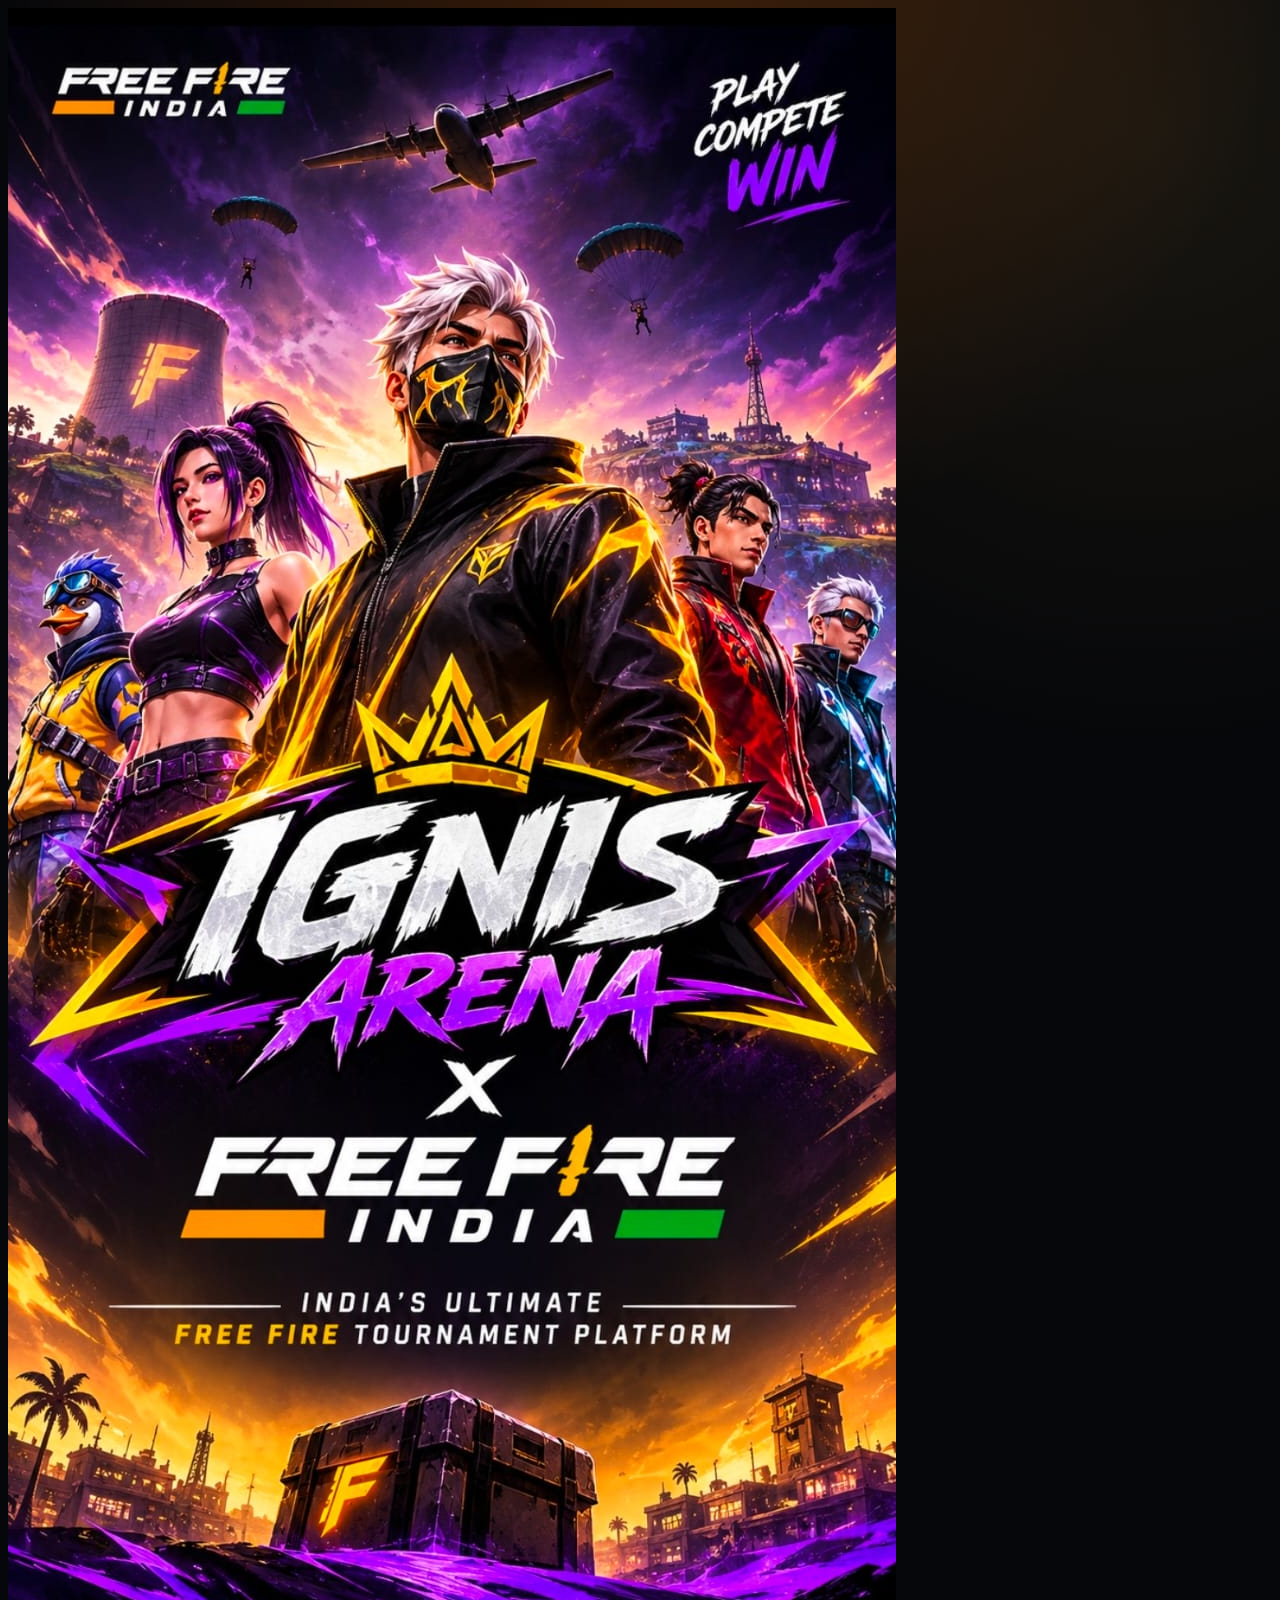
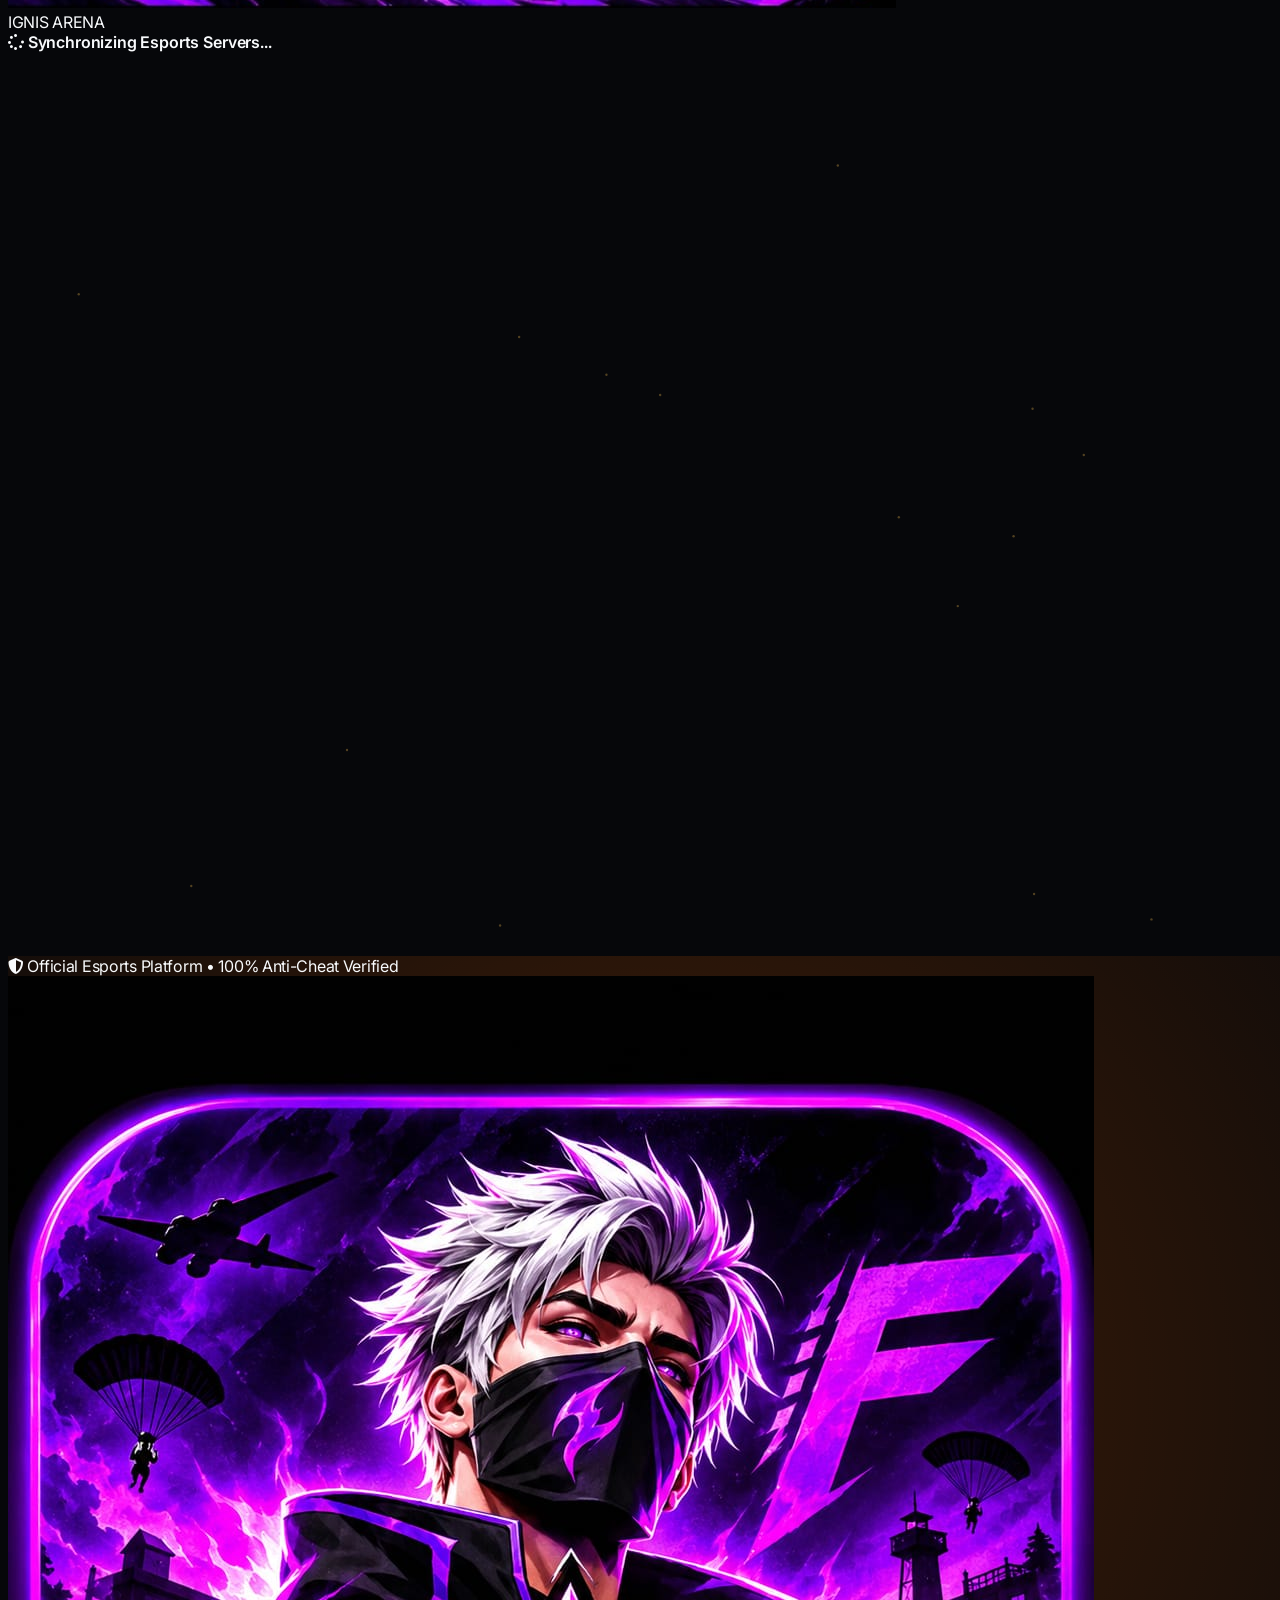
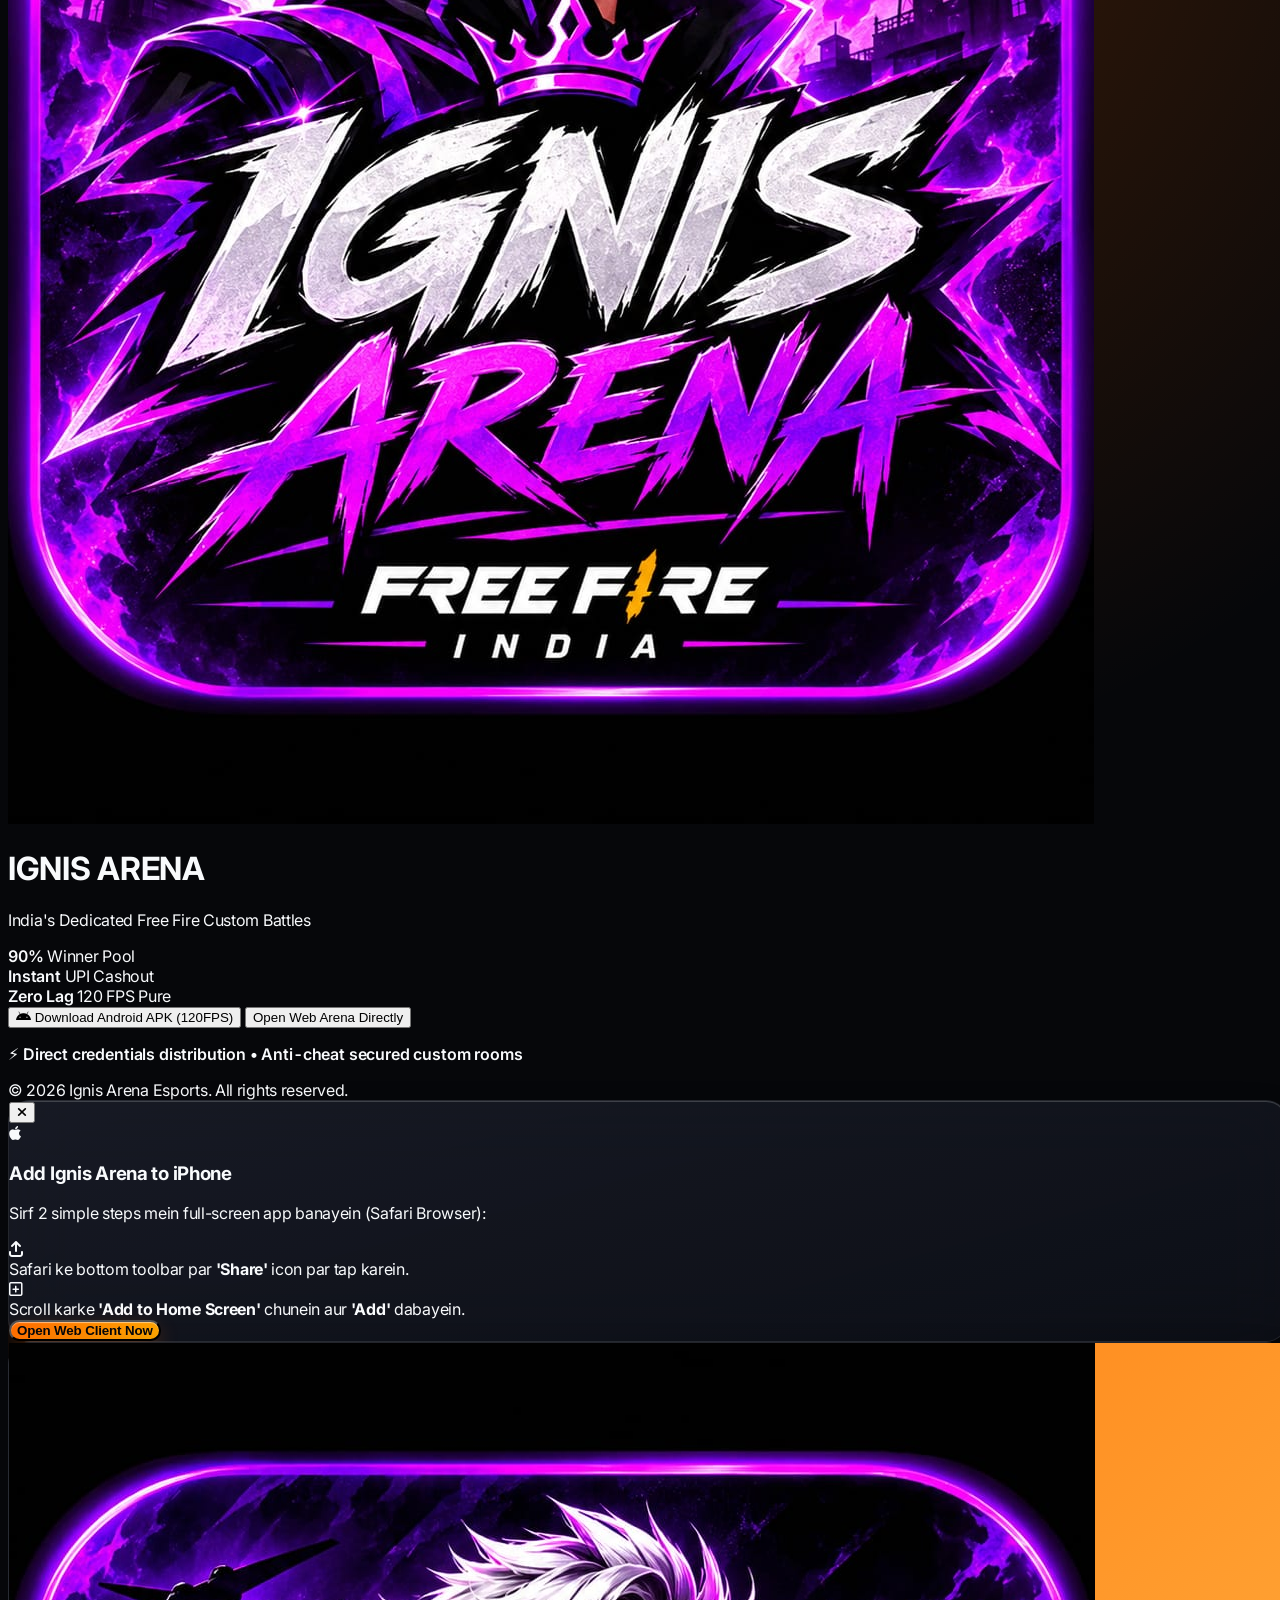
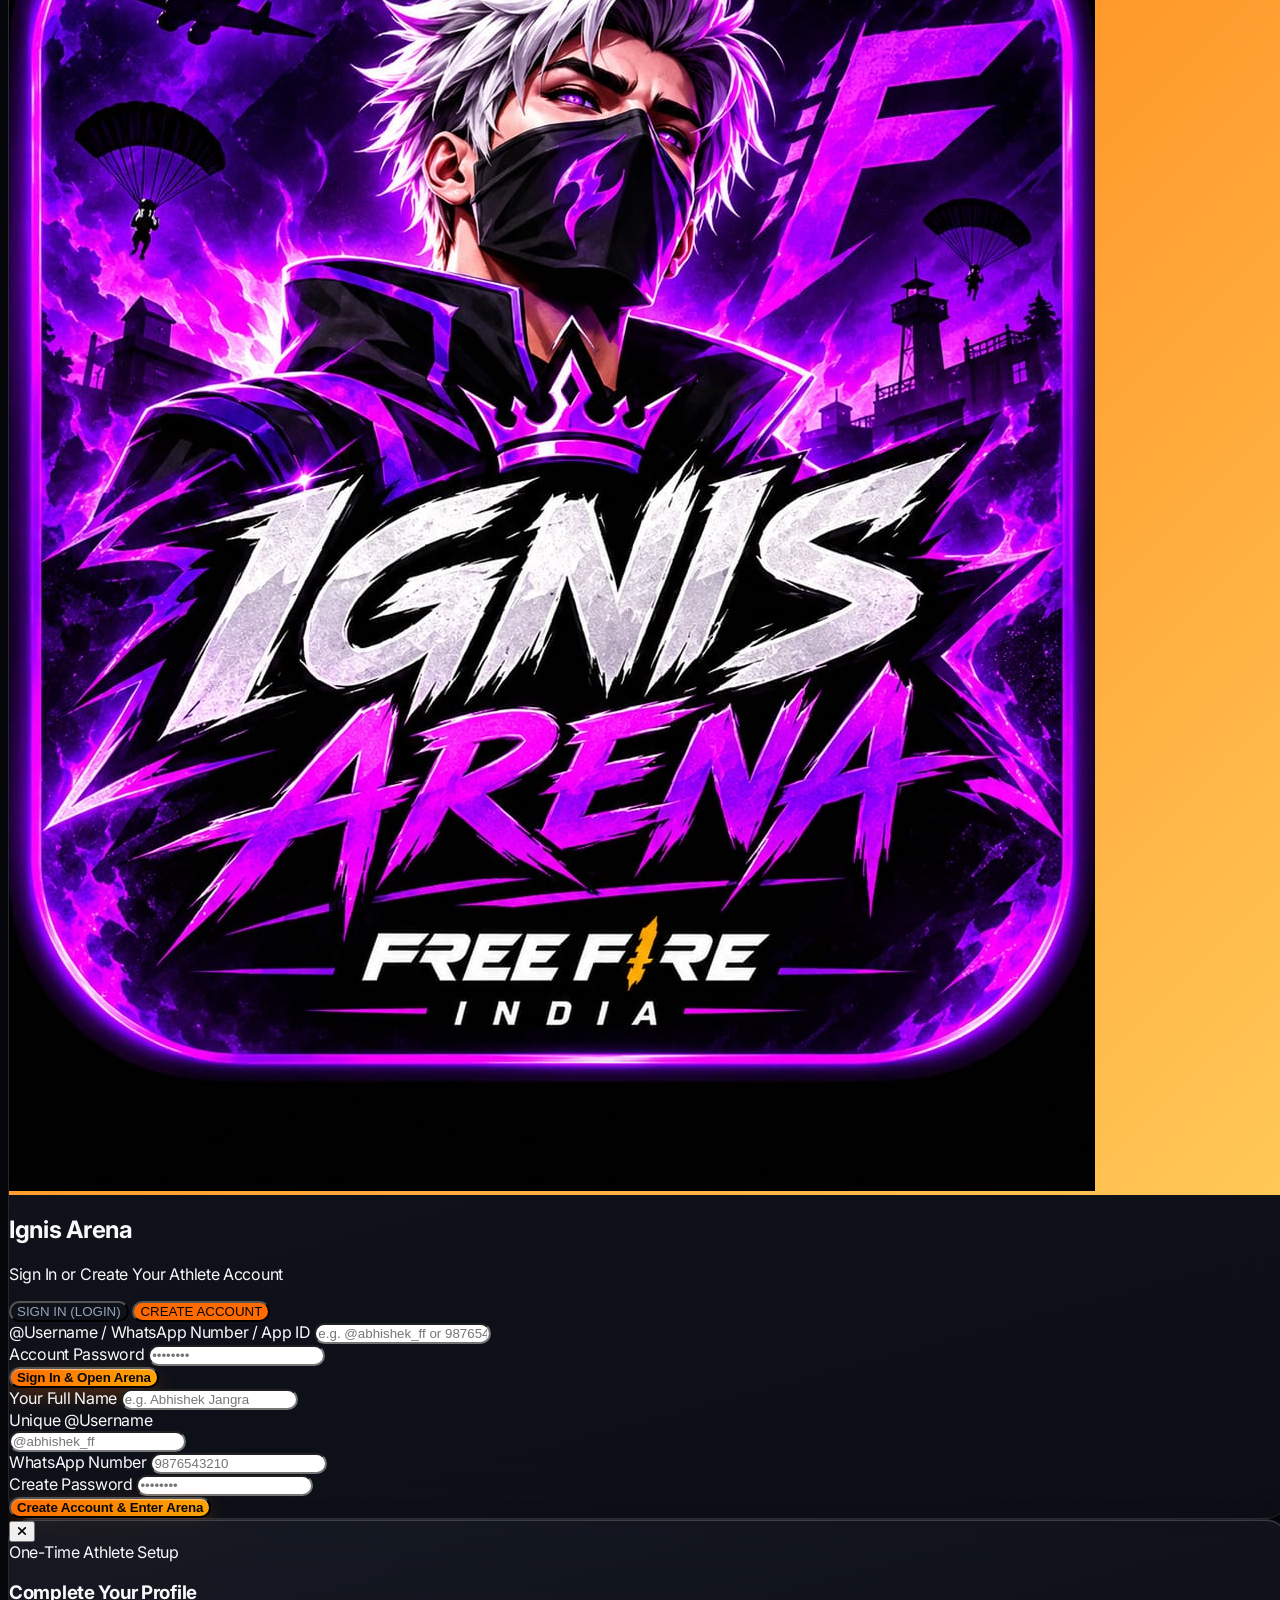
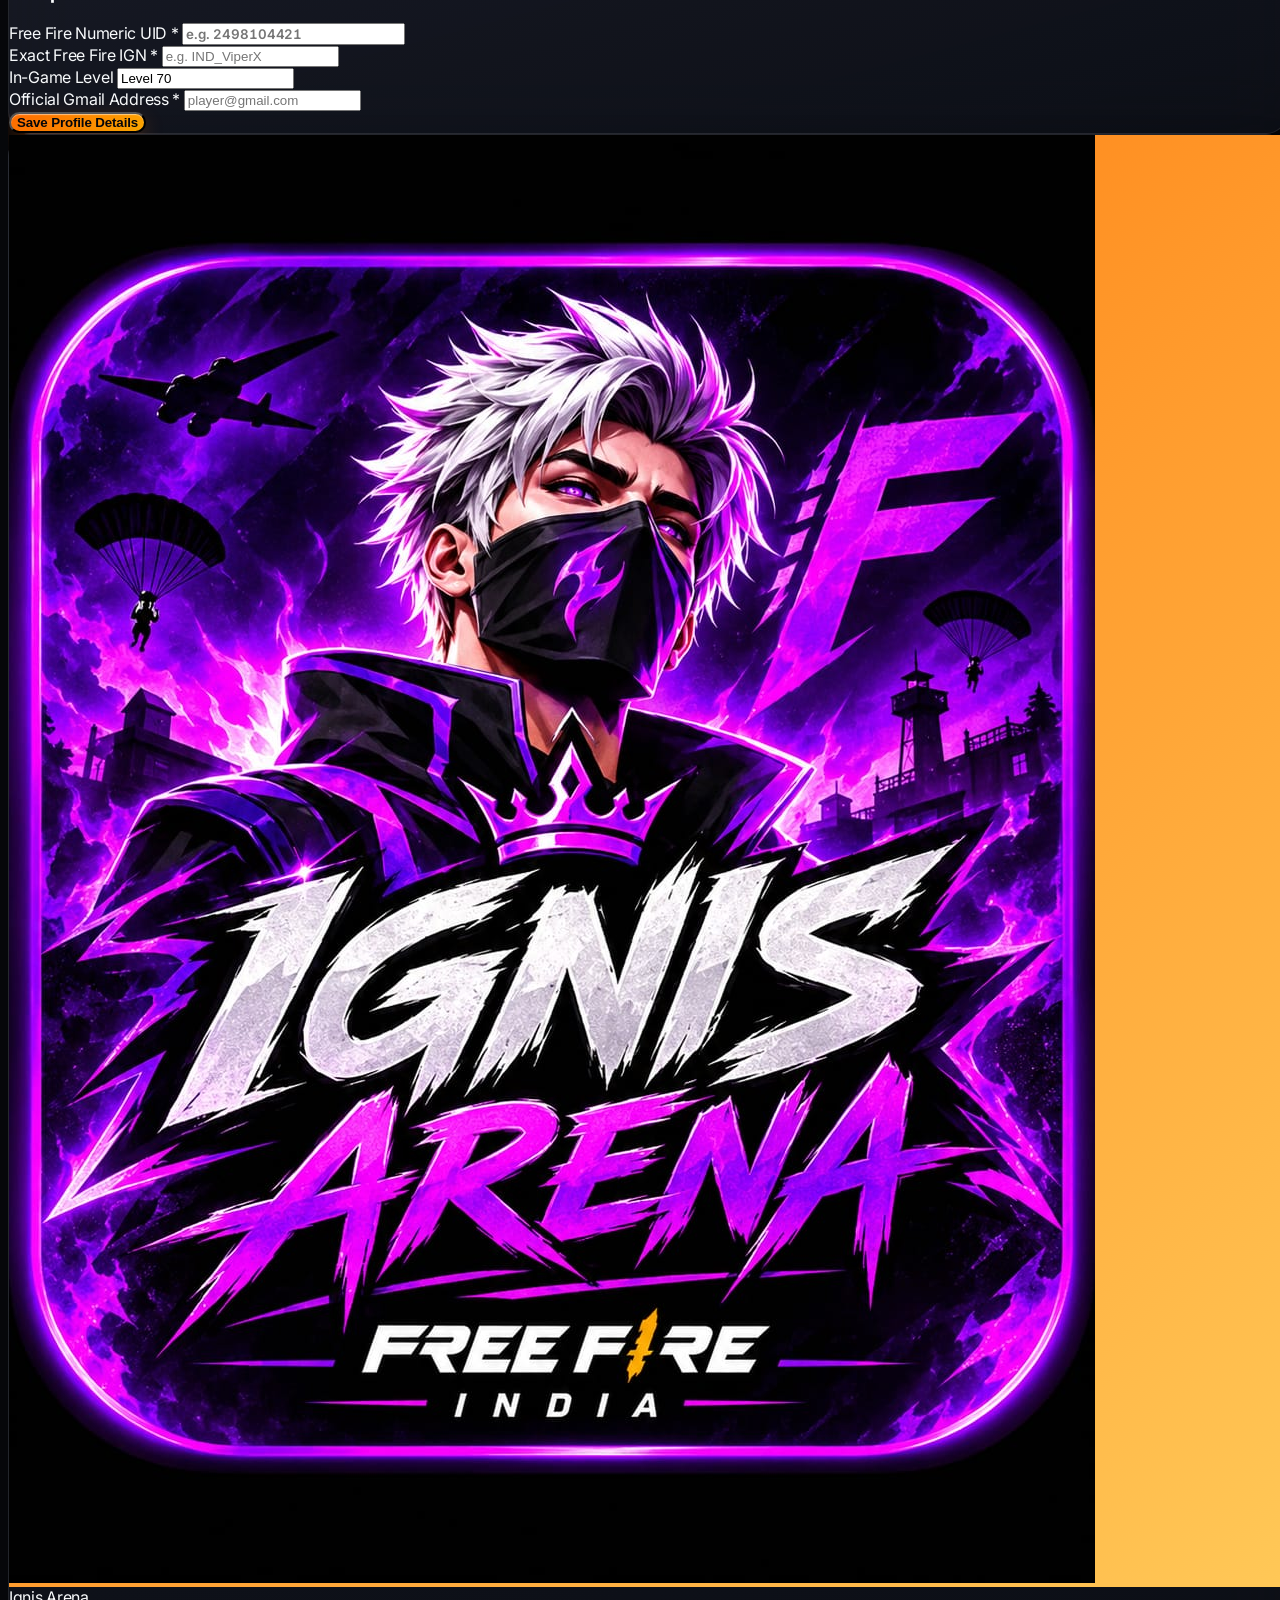
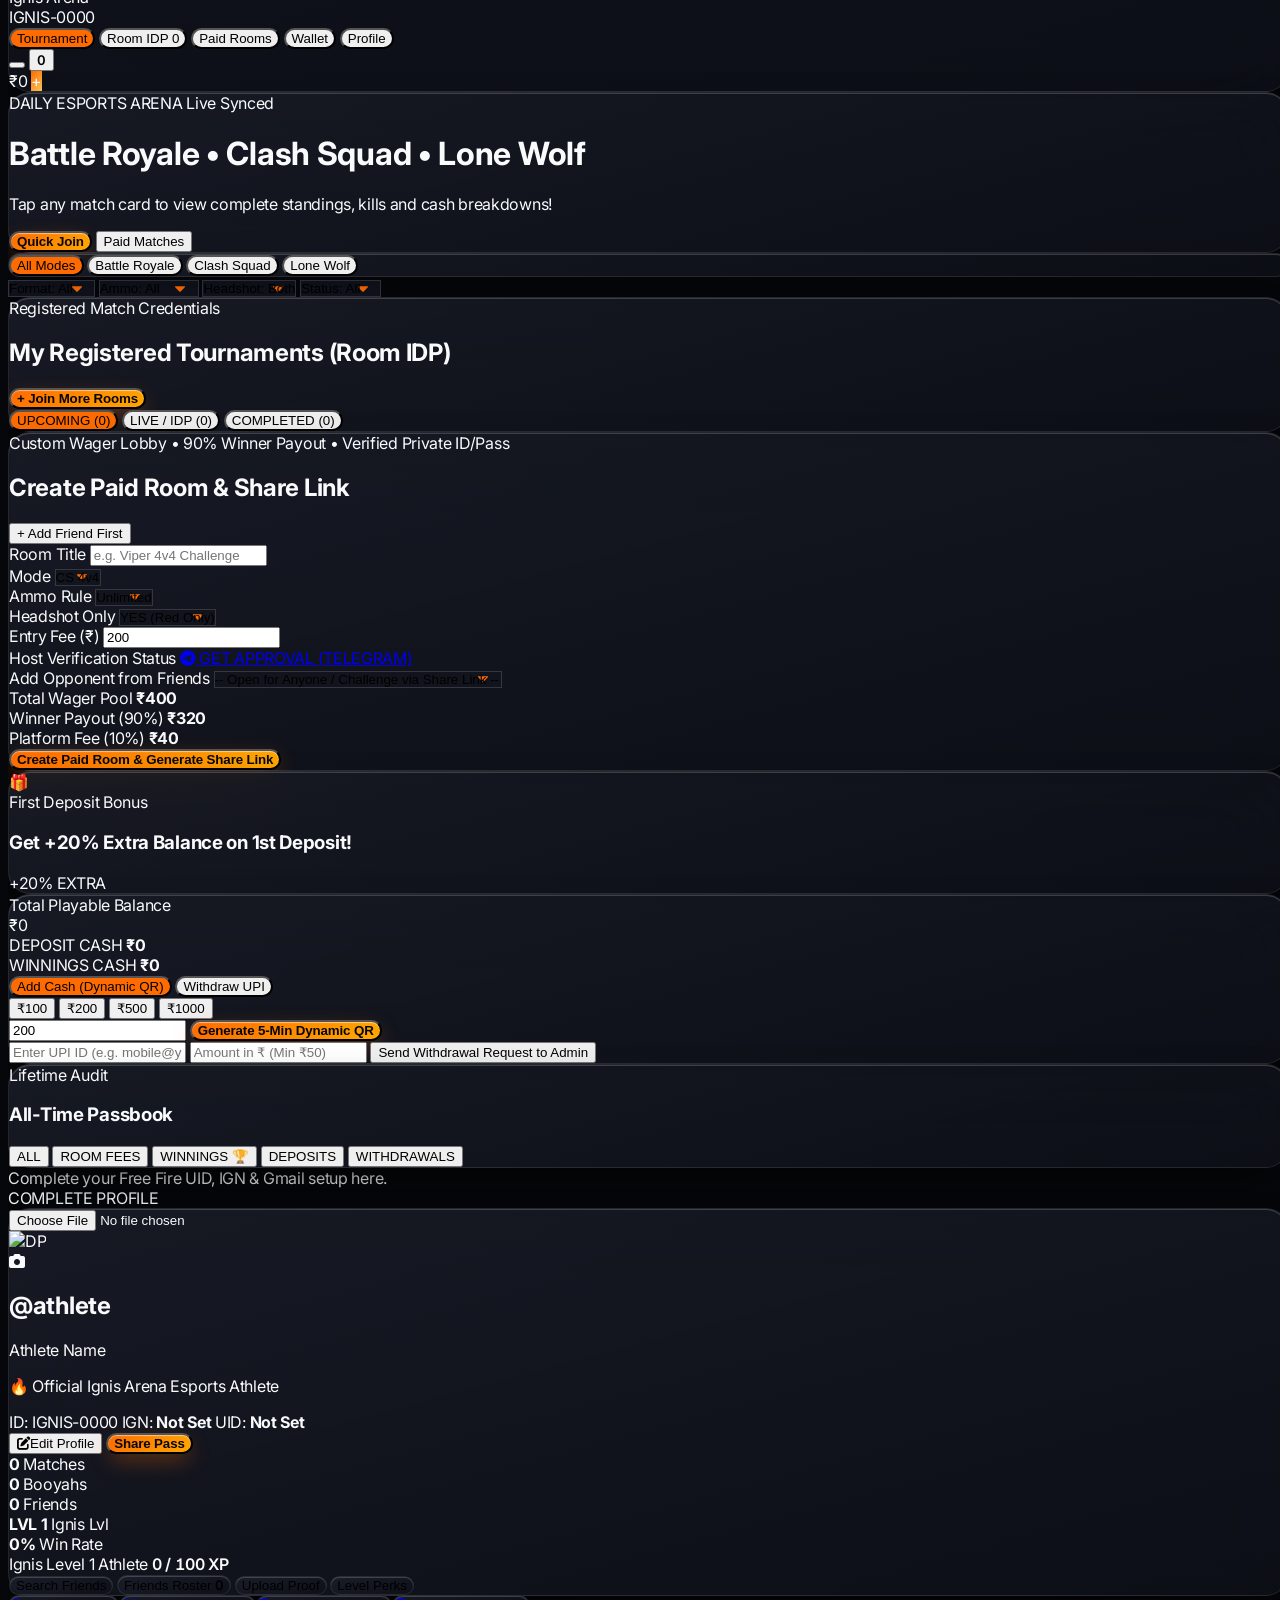
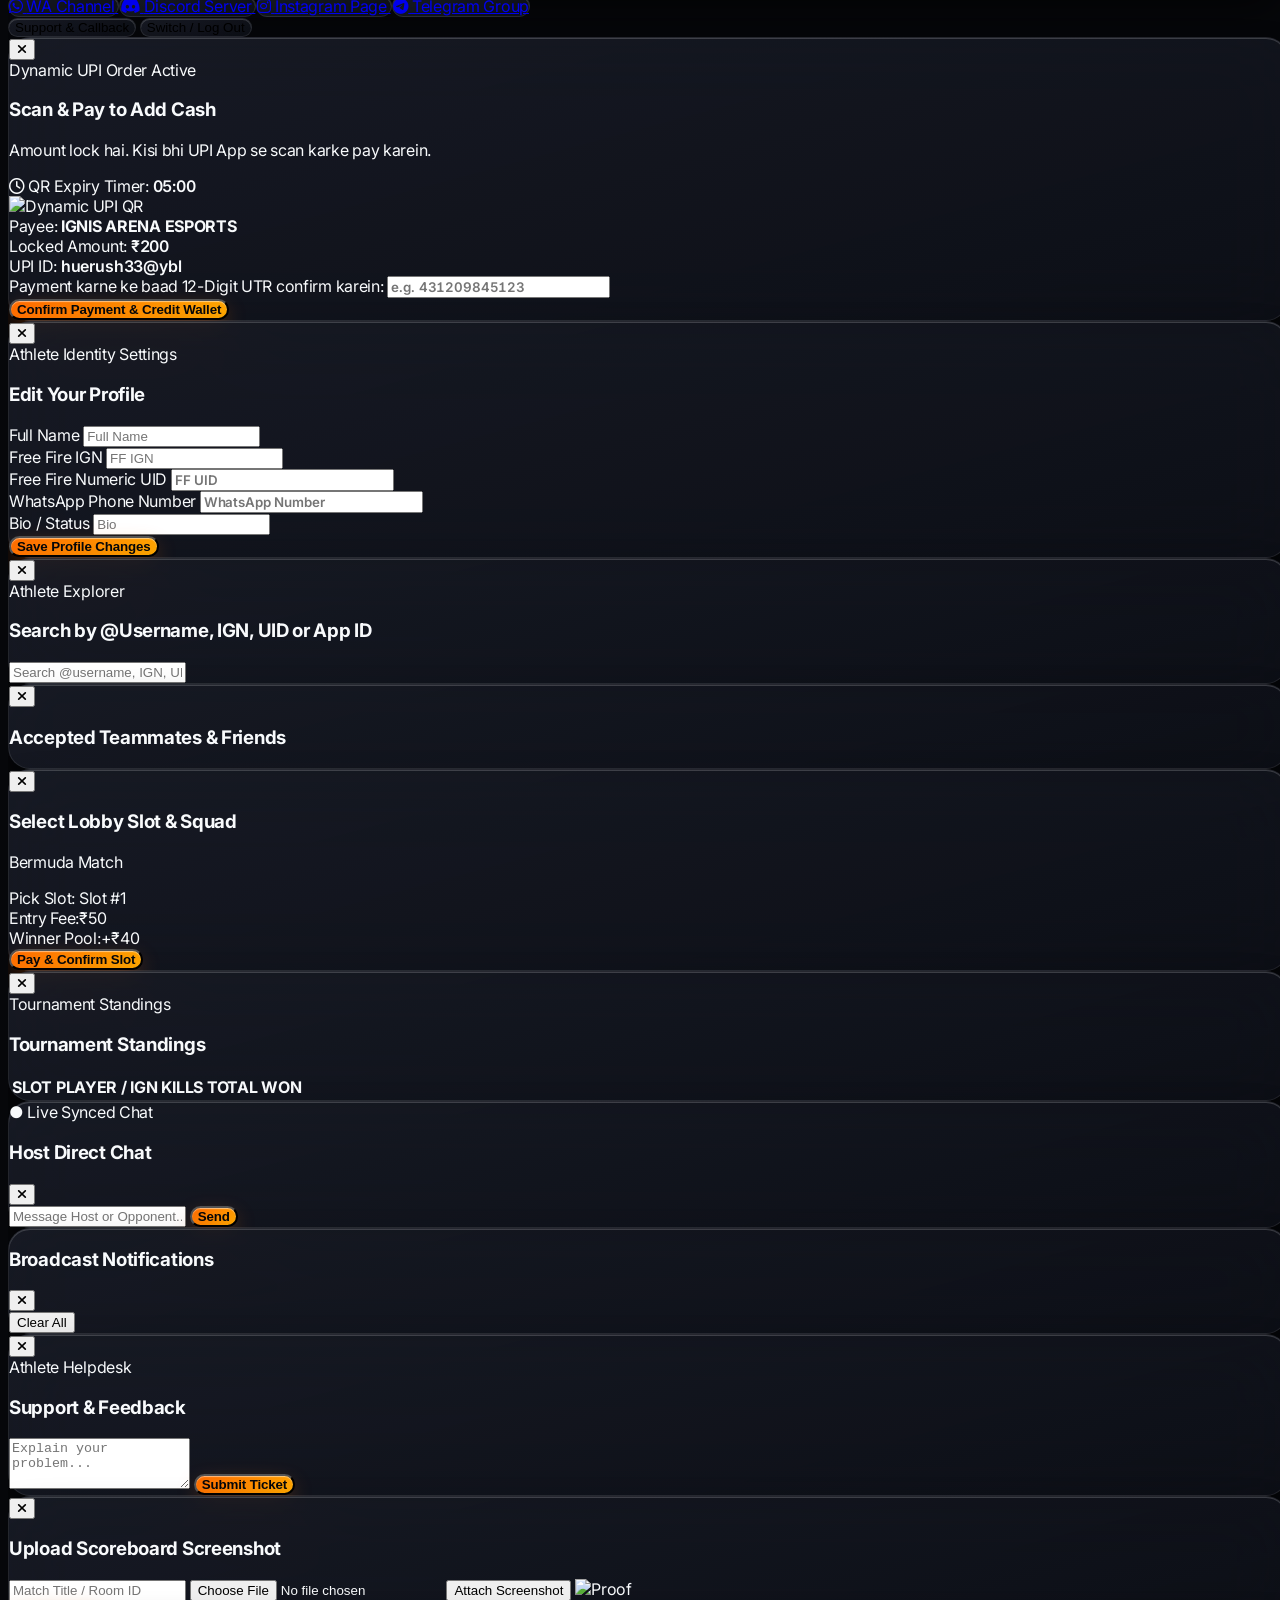
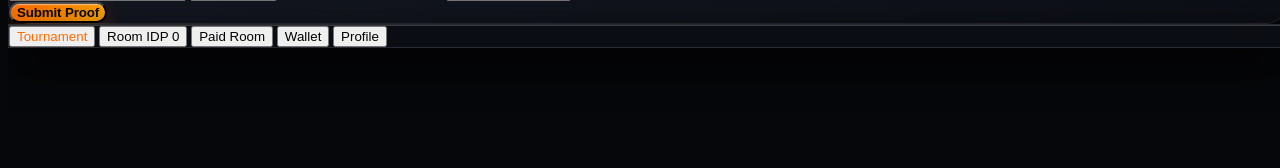
==== commit 12c0b6a3: "Update index.html" ====
--- a/index.html
+++ b/index.html
@@ -15,7 +15,7 @@
   <meta name="description" content="Join daily Free Fire paid custom matches, esports scrims and tournaments with instant UPI cashouts on Ignis Arena.">
   <link rel="canonical" href="https://ignisarena.vercel.app/">
 
-  <!-- OFFICIAL GOOGLE SEARCH BRANDING & FAVICON (ABSOLUTE PATH SPEC) -->
+  <!-- OFFICIAL GOOGLE SEARCH BRANDING & FAVICON -->
   <link rel="icon" href="https://ignisarena.vercel.app/logo.png" type="image/png" sizes="192x192">
   <link rel="shortcut icon" href="https://ignisarena.vercel.app/logo.png" type="image/png">
   <link rel="apple-touch-icon" href="https://ignisarena.vercel.app/logo.png" sizes="180x180">
@@ -49,10 +49,23 @@
     .hero-glow-bg {
       background: radial-gradient(circle at 50% 25%, rgba(255, 107, 0, 0.25) 0%, rgba(18, 8, 36, 0) 70%);
     }
-    .ios-step-card {
-      background: rgba(255, 255, 255, 0.04);
-      border: 1px solid rgba(255, 255, 255, 0.1);
-      backdrop-filter: blur(12px);
+
+    /* ANIMATED CUSTOM SELECT DROPDOWNS */
+    .custom-select-animated {
+      background: rgba(18, 21, 30, 0.95);
+      border: 1px solid rgba(255, 255, 255, 0.15);
+      transition: all 0.25s cubic-bezier(0.4, 0, 0.2, 1);
+      background-image: url("data:image/svg+xml;charset=US-ASCII,%3Csvg%20xmlns%3D%22http%3A%2F%2Fwww.w3.org%2F2000%2Fsvg%22%20width%3D%22292.4%22%20height%3D%22292.4%22%3E%3Cpath%20fill%3D%22%23FF6B00%22%20d%3D%22M287%2069.4a17.6%2017.6%200%200%200-13-5.4H18.4c-5%200-9.3%201.8-12.9%205.4A17.6%2017.6%200%200%200%200%2082.2c0%205%201.8%209.3%205.4%2012.9l128%20127.9c3.6%203.6%207.8%205.4%2012.8%205.4s9.2-1.8%2012.8-5.4L287%2095c3.5-3.5%205.4-7.8%205.4-12.8%200-5-1.9-9.2-5.4-12.8z%22%2F%3E%3C%2Fsvg%3E");
+      background-repeat: no-repeat;
+      background-position: right 0.75rem center;
+      background-size: 0.65rem auto;
+      appearance: none;
+      -webkit-appearance: none;
+    }
+    .custom-select-animated:focus {
+      border-color: #FF6B00;
+      box-shadow: 0 0 15px rgba(255, 107, 0, 0.35);
+      transform: translateY(-1px);
     }
   </style>
 
@@ -76,7 +89,7 @@
 
     function handleSmartPlatformDownload() {
       if (isAppleDevice()) {
-        openIosInstallModal();
+        document.getElementById('iosInstructionsModal')?.classList.remove('hidden');
       } else {
         window.location.href = "https://github.com/stoinic-abhi/ignisarena/releases/download/v1.0/app-release.apk";
         setTimeout(function() {
@@ -85,10 +98,6 @@
       }
     }
 
-    function openIosInstallModal() {
-      document.getElementById('iosInstructionsModal')?.classList.remove('hidden');
-    }
-
     function closeIosInstallModal() {
       document.getElementById('iosInstructionsModal')?.classList.add('hidden');
     }
@@ -96,10 +105,23 @@
 </head>
 <body class="apk-safe-bottom lg:pb-16 select-none bg-[#06070A]">
 
+  <!-- SPLASH SCREEN OVERLAY (FIXED & ANIMATED) -->
+  <div id="ignisSplashScreen" class="fixed inset-0 z-[120] bg-[#06070A] flex flex-col items-center justify-center p-4 transition-opacity duration-300">
+    <div class="relative w-44 h-44 rounded-3xl overflow-hidden border-2 border-[#FF6B00]/40 shadow-2xl mb-4">
+      <img id="customSplashPosterImg" src="assets/splash.png" alt="Ignis Splash" class="w-full h-full object-cover">
+      <div class="absolute inset-0 bg-gradient-to-t from-black via-transparent to-transparent"></div>
+    </div>
+    <div class="font-extrabold text-xl tracking-wider text-white">IGNIS <span class="text-[#FF6B00]">ARENA</span></div>
+    <div class="flex items-center gap-2 mt-2 text-xs text-slate-400 font-mono">
+      <i class="fa-solid fa-spinner animate-spin text-[#FF6B00]"></i>
+      <span>Synchronizing Esports Servers...</span>
+    </div>
+  </div>
+
   <canvas id="emberCanvas" class="fixed inset-0 pointer-events-none z-0 opacity-25"></canvas>
   <div id="toastContainer" class="fixed top-4 right-3 left-3 sm:left-auto sm:right-5 z-[100] flex flex-col gap-2 sm:max-w-sm pointer-events-none"></div>
 
-  <!-- ==================== ANIMATED ESPORTS GATEWAY ==================== -->
+  <!-- GATEWAY SCREEN -->
   <div id="ignisGatewayScreen" class="fixed inset-0 z-[80] bg-[#06070A] hero-glow-bg flex flex-col items-center justify-between p-5 sm:p-7 overflow-y-auto">
     <div class="pt-3 text-center">
       <div class="inline-flex items-center gap-2 px-3.5 py-1.5 rounded-full bg-emerald-500/10 border border-emerald-500/30 text-emerald-400 text-xs font-bold tracking-wide shadow-lg">
@@ -123,7 +145,7 @@
 
       <div class="grid grid-cols-3 gap-2 w-full mt-5 mb-5 text-center">
         <div class="p-2 rounded-xl bg-white/5 border border-white/10">
-          <strong class="text-[#FFC857] block font-mono text-sm">80%</strong>
+          <strong class="text-[#FFC857] block font-mono text-sm">90%</strong>
           <span class="text-[9px] text-slate-400 font-bold uppercase">Winner Pool</span>
         </div>
         <div class="p-2 rounded-xl bg-white/5 border border-white/10">
@@ -163,22 +185,19 @@
     </footer>
   </div>
 
-  <!-- iOS INSTALLATION WALKTHROUGH MODAL -->
+  <!-- iOS INSTRUCTIONS MODAL -->
   <div id="iosInstructionsModal" class="fixed inset-0 z-[90] bg-black/90 backdrop-blur-xl flex items-end sm:items-center justify-center p-4 hidden">
     <div class="laser-card max-w-sm w-full p-5 sm:p-6 text-center relative border border-[#FF6B00]/40 space-y-4">
       <button onclick="closeIosInstallModal()" class="absolute top-4 right-4 text-slate-400 hover:text-white cursor-pointer text-lg">
         <i class="fa-solid fa-xmark"></i>
       </button>
-
       <div class="w-14 h-14 rounded-2xl bg-[#FF6B00]/15 border border-[#FF6B00]/30 text-[#FFC857] flex items-center justify-center mx-auto text-2xl">
         <i class="fa-brands fa-apple"></i>
       </div>
-
       <div>
         <h3 class="text-base sm:text-lg font-black text-white">Add Ignis Arena to iPhone</h3>
         <p class="text-xs text-slate-400 mt-1">Sirf 2 simple steps mein full-screen app banayein (Safari Browser):</p>
       </div>
-
       <div class="space-y-2.5 text-left text-xs">
         <div class="ios-step-card p-3 rounded-2xl flex items-center gap-3">
           <div class="w-8 h-8 rounded-xl bg-blue-500/20 text-blue-400 border border-blue-500/30 flex items-center justify-center shrink-0 text-sm">
@@ -188,7 +207,6 @@
             Safari ke bottom toolbar par <strong class="text-white">'Share'</strong> icon par tap karein.
           </div>
         </div>
-
         <div class="ios-step-card p-3 rounded-2xl flex items-center gap-3">
           <div class="w-8 h-8 rounded-xl bg-[#FF6B00]/20 text-[#FFC857] border border-[#FF6B00]/30 flex items-center justify-center shrink-0 text-sm">
             <i class="fa-regular fa-square-plus"></i>
@@ -198,10 +216,7 @@
           </div>
         </div>
       </div>
-
-      <button type="button"
-              onclick="closeIosInstallModal(); enterWebArena();"
-              class="w-full btn-hyper py-3 text-xs font-bold uppercase rounded-xl cursor-pointer">
+      <button type="button" onclick="closeIosInstallModal(); enterWebArena();" class="w-full btn-hyper py-3 text-xs font-bold uppercase rounded-xl cursor-pointer">
         Open Web Client Now
       </button>
     </div>
@@ -405,8 +420,9 @@
           <button onclick="PlayerApp.quickJoinNextMatch()" class="flex-1 sm:flex-initial btn-hyper px-4 py-2.5 text-xs cursor-pointer flex items-center justify-center gap-1.5">
             <i class="ph-bold ph-lightning"></i><span>Quick Join</span>
           </button>
+          <!-- RENAMED TO PAID MATCHES -->
           <button onclick="PlayerApp.switchTab('paidmatches')" class="flex-1 sm:flex-initial bg-white/5 hover:bg-white/10 border border-white/15 text-white font-bold rounded-xl px-4 py-2.5 text-xs cursor-pointer flex items-center justify-center gap-1.5">
-            <i class="ph-bold ph-plus"></i><span>Create Room</span>
+            <i class="ph-bold ph-sword text-[#FF6B00]"></i><span>Paid Matches</span>
           </button>
         </div>
       </div>
@@ -418,30 +434,31 @@
         <button onclick="PlayerApp.setCategoryFilter('LW')" id="cat-tab-LW" class="flex-1 py-2 px-3 clip-esports-sm text-slate-300 hover:text-white cursor-pointer whitespace-nowrap transition">Lone Wolf</button>
       </div>
 
+      <!-- ANIMATED SELECT DROPDOWNS -->
       <div class="grid grid-cols-2 sm:grid-cols-4 gap-2 text-xs">
-        <select id="filterSubModeSelect" onchange="PlayerApp.applyAdvancedTourneyFilters()" class="w-full bg-white/5 border border-white/10 rounded-xl px-3 py-2 text-white font-semibold focus:outline-none">
-          <option value="ALL" class="bg-[#06070A]">Format: All</option>
-          <option value="Solo" class="bg-[#06070A]">Solo</option>
-          <option value="Duo" class="bg-[#06070A]">Duo</option>
-          <option value="Squad" class="bg-[#06070A]">Squad (4v4)</option>
-          <option value="1v1" class="bg-[#06070A]">Lone Wolf 1v1</option>
-          <option value="2v2" class="bg-[#06070A]">Lone Wolf 2v2</option>
+        <select id="filterSubModeSelect" onchange="PlayerApp.applyAdvancedTourneyFilters()" class="custom-select-animated w-full rounded-xl px-3 py-2.5 text-white font-semibold cursor-pointer">
+          <option value="ALL">Format: All</option>
+          <option value="Solo">Solo</option>
+          <option value="Duo">Duo</option>
+          <option value="Squad">Squad (4v4)</option>
+          <option value="1v1">Lone Wolf 1v1</option>
+          <option value="2v2">Lone Wolf 2v2</option>
         </select>
-        <select id="filterAmmoSelect" onchange="PlayerApp.applyAdvancedTourneyFilters()" class="w-full bg-white/5 border border-white/10 rounded-xl px-3 py-2 text-cyan-300 font-semibold focus:outline-none">
-          <option value="ALL" class="bg-[#06070A]">Ammo: All</option>
-          <option value="Limited" class="bg-[#06070A]">Limited Ammo</option>
-          <option value="Unlimited" class="bg-[#06070A]">Unlimited Ammo</option>
+        <select id="filterAmmoSelect" onchange="PlayerApp.applyAdvancedTourneyFilters()" class="custom-select-animated w-full rounded-xl px-3 py-2.5 text-cyan-300 font-semibold cursor-pointer">
+          <option value="ALL">Ammo: All</option>
+          <option value="Limited">Limited Ammo</option>
+          <option value="Unlimited">Unlimited Ammo</option>
         </select>
-        <select id="filterHeadshotSelect" onchange="PlayerApp.applyAdvancedTourneyFilters()" class="w-full bg-white/5 border border-white/10 rounded-xl px-3 py-2 text-[#FFC857] font-semibold focus:outline-none">
-          <option value="ALL" class="bg-[#06070A]">Headshot: Both</option>
-          <option value="YES" class="bg-[#06070A]">Headshot: YES</option>
-          <option value="NO" class="bg-[#06070A]">Headshot: NO</option>
+        <select id="filterHeadshotSelect" onchange="PlayerApp.applyAdvancedTourneyFilters()" class="custom-select-animated w-full rounded-xl px-3 py-2.5 text-[#FFC857] font-semibold cursor-pointer">
+          <option value="ALL">Headshot: Both</option>
+          <option value="YES">Headshot: YES</option>
+          <option value="NO">Headshot: NO</option>
         </select>
-        <select id="filterStatusSelect" onchange="PlayerApp.applyAdvancedTourneyFilters()" class="w-full bg-white/5 border border-white/10 rounded-xl px-3 py-2 text-emerald-300 font-semibold focus:outline-none">
-          <option value="ALL" class="bg-[#06070A]">Status: All</option>
-          <option value="UPCOMING" class="bg-[#06070A]">Open Rooms</option>
-          <option value="LIVE" class="bg-[#06070A]">Locked / Live</option>
-          <option value="COMPLETED" class="bg-[#06070A]">Completed</option>
+        <select id="filterStatusSelect" onchange="PlayerApp.applyAdvancedTourneyFilters()" class="custom-select-animated w-full rounded-xl px-3 py-2.5 text-emerald-300 font-semibold cursor-pointer">
+          <option value="ALL">Status: All</option>
+          <option value="UPCOMING">Open Rooms</option>
+          <option value="LIVE">Locked / Live</option>
+          <option value="COMPLETED">Completed</option>
         </select>
       </div>
 
@@ -480,12 +497,12 @@
       </div>
     </section>
 
-    <!-- TAB 3: PAID ROOMS -->
+    <!-- TAB 3: PAID ROOMS (90% WINNER / 10% HOST FEE & TELEGRAM APPROVAL) -->
     <section id="view-paidmatches" class="space-y-4 hidden">
       <div class="laser-card p-4 sm:p-6 space-y-4">
         <div class="flex items-center justify-between gap-2 border-b border-white/10 pb-3">
           <div>
-            <span class="text-[10px] font-bold text-[#FF6B00] uppercase block">Custom Wager Lobby • 80% Winner Payout • Private ID/Pass</span>
+            <span class="text-[10px] font-bold text-[#FF6B00] uppercase block">Custom Wager Lobby • 90% Winner Payout • Verified Private ID/Pass</span>
             <h2 class="text-base sm:text-lg font-extrabold text-white">Create Paid Room & Share Link</h2>
           </div>
           <button type="button" onclick="PlayerApp.openAddFriendsModal()" class="bg-cyan-500/15 border border-cyan-500/30 text-cyan-300 font-bold text-[11px] px-3 py-1.5 rounded-xl cursor-pointer">
@@ -500,66 +517,65 @@
           </div>
           <div>
             <label class="font-semibold text-slate-400 block mb-1 text-[11px]">Mode</label>
-            <select id="customTeamSize" class="w-full bg-white/5 border border-white/10 rounded-xl px-3 py-2.5 text-white font-bold focus:outline-none">
-              <option value="CS 1v1" class="bg-[#06070A]">CS 1v1</option>
-              <option value="CS 2v2" class="bg-[#06070A]">CS 2v2</option>
-              <option value="CS 3v3" class="bg-[#06070A]">CS 3v3</option>
-              <option value="CS 4v4" class="bg-[#06070A]" selected>CS 4v4</option>
+            <select id="customTeamSize" class="custom-select-animated w-full rounded-xl px-3 py-2.5 text-white font-bold cursor-pointer">
+              <option value="CS 1v1">CS 1v1</option>
+              <option value="CS 2v2">CS 2v2</option>
+              <option value="CS 3v3">CS 3v3</option>
+              <option value="CS 4v4" selected>CS 4v4</option>
             </select>
           </div>
           <div>
             <label class="font-semibold text-slate-400 block mb-1 text-[11px]">Ammo Rule</label>
-            <select id="customAmmoMode" class="w-full bg-white/5 border border-white/10 rounded-xl px-3 py-2.5 text-cyan-300 font-bold focus:outline-none">
-              <option value="Unlimited" class="bg-[#06070A]">Unlimited</option>
-              <option value="Limited" class="bg-[#06070A]">Limited</option>
+            <select id="customAmmoMode" class="custom-select-animated w-full rounded-xl px-3 py-2.5 text-cyan-300 font-bold cursor-pointer">
+              <option value="Unlimited">Unlimited</option>
+              <option value="Limited">Limited</option>
             </select>
           </div>
           <div>
             <label class="font-semibold text-slate-400 block mb-1 text-[11px]">Headshot Only</label>
-            <select id="customAimRule" class="w-full bg-white/5 border border-white/10 rounded-xl px-3 py-2.5 text-[#FFC857] font-bold focus:outline-none">
-              <option value="YES" class="bg-[#06070A]">YES (Red Only)</option>
-              <option value="NO" class="bg-[#06070A]">NO (All Guns)</option>
+            <select id="customAimRule" class="custom-select-animated w-full rounded-xl px-3 py-2.5 text-[#FFC857] font-bold cursor-pointer">
+              <option value="YES">YES (Red Only)</option>
+              <option value="NO">NO (All Guns)</option>
             </select>
           </div>
           <div>
             <label class="font-semibold text-slate-400 block mb-1 text-[11px]">Entry Fee (₹)</label>
             <input id="customRoomBet" type="number" value="200" min="50" oninput="PlayerApp.recalcCustomWagerMath()" class="w-full bg-white/5 border border-white/10 rounded-xl px-3 py-2.5 text-emerald-400 font-bold focus:outline-none">
           </div>
-          <div>
-            <label class="font-semibold text-[#FFC857] block mb-1 text-[11px]">Select Host (Real-Time + Random)</label>
-            <select id="customRoomOperator" class="w-full bg-white/5 border border-[#FFC857]/40 rounded-xl px-3 py-2.5 text-white font-semibold focus:outline-none">
-              <option value="RANDOM" class="bg-[#06070A]">🎲 Random Available Host</option>
-            </select>
+
+          <!-- TELEGRAM APPROVAL BUTTON -->
+          <div>
+            <label class="font-semibold text-[#FFC857] block mb-1 text-[11px]">Host Verification Status</label>
+            <a href="https://t.me/ignisarena" target="_blank" class="w-full py-2.5 px-3 bg-sky-500/15 hover:bg-sky-500/25 border border-sky-500/40 text-sky-300 font-bold rounded-xl flex items-center justify-center gap-1.5 transition text-[11px]">
+              <i class="fa-brands fa-telegram text-sm"></i>
+              <span>GET APPROVAL (TELEGRAM)</span>
+            </a>
           </div>
 
           <div class="col-span-2 sm:col-span-3">
             <label class="font-semibold text-cyan-400 block mb-1 text-[11px]">Add Opponent from Friends</label>
-            <select id="customRoomOpponentSelect" class="w-full bg-white/5 border border-cyan-500/30 rounded-xl px-3 py-2.5 text-white font-semibold focus:outline-none">
-              <option value="" class="bg-[#06070A]">-- Open for Anyone / Challenge via Share Link --</option>
+            <select id="customRoomOpponentSelect" class="custom-select-animated w-full rounded-xl px-3 py-2.5 text-white font-semibold cursor-pointer">
+              <option value="">-- Open for Anyone / Challenge via Share Link --</option>
             </select>
           </div>
         </div>
 
-        <div class="grid grid-cols-4 gap-2 bg-black/40 p-3 rounded-2xl border border-white/10 text-center">
-          <div>
-            <span class="text-[9px] text-slate-400 font-semibold block">TOTAL POOL</span>
+        <div class="grid grid-cols-3 gap-2 bg-black/40 p-3 rounded-2xl border border-white/10 text-center">
+          <div>
+            <span class="text-[9px] text-slate-400 font-semibold block uppercase">Total Wager Pool</span>
             <strong id="wagerTotalPool" class="text-base sm:text-lg font-extrabold text-white">₹400</strong>
           </div>
           <div class="border-l border-white/10">
-            <span class="text-[9px] text-emerald-400 font-semibold block">WINNER (80%)</span>
-            <strong id="wagerWinnerGets" class="text-base sm:text-lg font-extrabold text-emerald-400">₹320</strong>
+            <span class="text-[9px] text-emerald-400 font-semibold block uppercase">Winner Payout (90%)</span>
+            <strong id="wagerWinnerGets" class="text-base sm:text-lg font-extrabold text-emerald-400">₹360</strong>
           </div>
           <div class="border-l border-white/10">
-            <span class="text-[9px] text-[#FFC857] font-semibold block">HOST (10%)</span>
+            <span class="text-[9px] text-[#FFC857] font-semibold block uppercase">Platform Fee (10%)</span>
             <strong id="wagerHostGets" class="text-base sm:text-lg font-extrabold text-[#FFC857]">₹40</strong>
           </div>
-          <div class="border-l border-white/10">
-            <span class="text-[9px] text-cyan-400 font-semibold block">ADMIN (10%)</span>
-            <strong id="wagerAdminGets" class="text-base sm:text-lg font-extrabold text-cyan-400">₹40</strong>
-          </div>
-        </div>
-
-        <button id="btnPublishPaidRoom" type="button" onclick="PlayerApp.createPaidCustomChallenge()" class="w-full btn-hyper py-3 text-xs flex items-center justify-center gap-2 cursor-pointer">
+        </div>
+
+        <button id="btnPublishPaidRoom" type="button" onclick="PlayerApp.createPaidCustomChallenge()" class="w-full btn-hyper py-3 text-xs flex items-center justify-center gap-2 cursor-pointer font-bold">
           <i class="ph-bold ph-plus-circle"></i><span>Create Paid Room & Generate Share Link</span>
         </button>
       </div>
@@ -569,7 +585,7 @@
 
     <!-- TAB 4: WALLET -->
     <section id="view-wallet" class="space-y-4 hidden">
-      <div class="laser-card p-4 border border-[#FFC857]/30 flex items-center justify-between gap-3">
+      <div id="firstDepositBonusBanner" class="laser-card p-4 border border-[#FFC857]/30 flex items-center justify-between gap-3">
         <div class="flex items-center gap-3">
           <div class="w-10 h-10 rounded-xl bg-[#FFC857]/20 text-[#FFC857] flex items-center justify-center text-xl">🎁</div>
           <div>
@@ -612,7 +628,7 @@
               <button type="button" onclick="document.getElementById('depositInputAmt').value = '1000'" class="p-2 bg-white/5 border border-white/10 text-[#FFC857] rounded-xl cursor-pointer">₹1000</button>
             </div>
             <input type="number" id="depositInputAmt" value="200" class="w-full bg-white/5 border border-white/15 rounded-xl px-4 py-2.5 font-bold text-base text-white focus:outline-none">
-            <button onclick="PlayerApp.openDepositQrModal()" class="w-full btn-hyper py-3.5 text-xs flex items-center justify-center gap-2 cursor-pointer">
+            <button onclick="PlayerApp.openDepositQrModal()" class="w-full btn-hyper py-3.5 text-xs flex items-center justify-center gap-2 cursor-pointer font-bold">
               <i class="ph-bold ph-qr-code"></i><span>Generate 5-Min Dynamic QR</span>
             </button>
           </div>
@@ -636,6 +652,7 @@
               </div>
               <div class="flex flex-wrap gap-1 text-[10px] font-bold">
                 <button onclick="PlayerApp.switchHistoryView('all')" id="btnHistTabAll" class="px-2.5 py-1 bg-[#FF6B00] text-black rounded-lg cursor-pointer">ALL</button>
+                <button onclick="PlayerApp.switchHistoryView('entry')" id="btnHistTabEntry" class="px-2.5 py-1 bg-white/10 text-slate-300 rounded-lg cursor-pointer">ROOM FEES</button>
                 <button onclick="PlayerApp.switchHistoryView('winnings')" id="btnHistTabWinnings" class="px-2.5 py-1 bg-white/10 text-slate-300 rounded-lg cursor-pointer">WINNINGS 🏆</button>
                 <button onclick="PlayerApp.switchHistoryView('deposit')" id="btnHistTabDeposit" class="px-2.5 py-1 bg-white/10 text-slate-300 rounded-lg cursor-pointer">DEPOSITS</button>
                 <button onclick="PlayerApp.switchHistoryView('withdraw')" id="btnHistTabWithdraw" class="px-2.5 py-1 bg-white/10 text-slate-300 rounded-lg cursor-pointer">WITHDRAWALS</button>
@@ -686,10 +703,11 @@
           </div>
 
           <div class="grid grid-cols-2 sm:flex sm:flex-col gap-2">
-            <button onclick="PlayerApp.openEditProfileModal()" class="bg-white/10 border border-white/15 text-white font-bold text-xs px-4 py-2.5 rounded-xl cursor-pointer flex items-center justify-center gap-1.5">
-              <i class="ph-bold ph-gear"></i><span>Settings</span>
+            <!-- EDIT PROFILE BUTTON (WORKING ONCLICK) -->
+            <button type="button" onclick="PlayerApp.openEditProfileModal()" class="bg-white/10 hover:bg-white/20 border border-white/20 text-white font-bold text-xs px-4 py-2.5 rounded-xl cursor-pointer flex items-center justify-center gap-1.5 transition">
+              <i class="fa-solid fa-pen-to-square text-[#FFC857]"></i><span>Edit Profile</span>
             </button>
-            <button onclick="PlayerApp.copyInviteLink()" class="btn-hyper text-xs px-4 py-2.5 rounded-xl cursor-pointer flex items-center justify-center gap-1.5">
+            <button type="button" onclick="PlayerApp.copyInviteLink()" class="btn-hyper text-xs px-4 py-2.5 rounded-xl cursor-pointer flex items-center justify-center gap-1.5 font-bold">
               <i class="ph-bold ph-share-network"></i><span>Share Pass</span>
             </button>
           </div>
@@ -789,6 +807,228 @@
 
   </div>
 
+  <!-- FIXED DEPOSIT MODAL (PC & MOBILE OVERFLOW FULL VIEW) -->
+  <div id="depositModal" class="fixed inset-0 z-50 bg-black/85 backdrop-blur-xl flex items-center justify-center p-3.5 sm:p-5 hidden overflow-y-auto">
+    <div class="laser-card max-w-sm w-full p-4 sm:p-5 text-center relative space-y-3.5 border border-[#FF6B00]/40 my-auto max-h-[92vh] overflow-y-auto">
+      <button onclick="PlayerApp.closeModal('depositModal')" class="absolute top-3 right-3 text-slate-400 hover:text-white cursor-pointer text-lg">
+        <i class="fa-solid fa-xmark"></i>
+      </button>
+
+      <div>
+        <div class="inline-flex items-center gap-1.5 px-3 py-1 rounded-full bg-emerald-500/10 border border-emerald-500/30 text-emerald-400 text-[10px] font-bold tracking-wide uppercase mb-1">
+          <span class="w-1.5 h-1.5 rounded-full bg-emerald-400 animate-ping"></span>
+          <span>Dynamic UPI Order Active</span>
+        </div>
+        <h3 class="font-extrabold text-base sm:text-lg text-white">Scan & Pay to Add Cash</h3>
+        <p class="text-[11px] text-slate-400">Amount lock hai. Kisi bhi UPI App se scan karke pay karein.</p>
+      </div>
+
+      <div class="p-2 rounded-xl bg-black/60 border border-white/10 flex items-center justify-between text-xs">
+        <span class="text-slate-400 font-semibold flex items-center gap-1.5">
+          <i class="fa-regular fa-clock text-[#FFC857]"></i> QR Expiry Timer:
+        </span>
+        <strong id="qrExpiryCountdownText" class="font-mono text-sm text-[#FFC857] font-extrabold">05:00</strong>
+      </div>
+
+      <div class="p-2.5 bg-white rounded-2xl inline-block shadow-2xl mx-auto">
+        <img id="userDynamicDepositQrImg" src="" alt="Dynamic UPI QR" class="w-40 h-40 sm:w-44 sm:h-44 object-contain mx-auto">
+      </div>
+
+      <div class="bg-black/60 p-2.5 rounded-xl border border-white/10 space-y-1 text-xs">
+        <div class="flex items-center justify-between">
+          <span class="text-slate-400">Payee:</span>
+          <strong class="text-white">IGNIS ARENA ESPORTS</strong>
+        </div>
+        <div class="flex items-center justify-between">
+          <span class="text-slate-400">Locked Amount:</span>
+          <strong id="modalLockedAmountText" class="text-emerald-400 font-mono text-base font-extrabold">₹200</strong>
+        </div>
+        <div class="flex items-center justify-between pt-1 border-t border-white/10 text-[11px]">
+          <span class="text-slate-400">UPI ID:</span>
+          <span class="text-[#FFC857] font-mono font-bold">huerush33@ybl</span>
+        </div>
+      </div>
+
+      <div class="space-y-1.5 text-left">
+        <label class="font-semibold text-slate-300 text-[11px] block">Payment karne ke baad 12-Digit UTR confirm karein:</label>
+        <input type="text" id="depositUtrNumberInput" maxlength="12" placeholder="e.g. 431209845123" class="w-full bg-white/5 border border-white/15 rounded-xl px-3.5 py-2 text-sm text-[#FFC857] font-mono font-bold focus:outline-none">
+      </div>
+
+      <button id="btnConfirmDynamicDeposit" onclick="PlayerApp.submitDepositWithUtr()" class="w-full btn-hyper py-3 text-xs font-bold uppercase rounded-xl cursor-pointer">
+        Confirm Payment & Credit Wallet
+      </button>
+    </div>
+  </div>
+
+  <!-- EDIT PROFILE MODAL (FIXED INPUT BINDINGS) -->
+  <div id="editProfileModal" class="fixed inset-0 z-50 bg-black/85 backdrop-blur-xl flex items-center justify-center p-3.5 hidden">
+    <div class="laser-card max-w-md w-full p-5 relative space-y-3.5 max-h-[90vh] overflow-y-auto">
+      <button onclick="PlayerApp.closeModal('editProfileModal')" class="absolute top-4 right-4 text-slate-400 hover:text-white cursor-pointer"><i class="fa-solid fa-xmark text-lg"></i></button>
+      <div>
+        <span class="text-[10px] font-bold text-[#FF6B00] uppercase block">Athlete Identity Settings</span>
+        <h3 class="font-extrabold text-base text-white">Edit Your Profile</h3>
+      </div>
+      <div class="space-y-2.5 text-xs">
+        <div>
+          <label class="text-[11px] text-slate-300 font-semibold block mb-1">Full Name</label>
+          <input type="text" id="editProfName" placeholder="Full Name" class="w-full bg-white/5 border border-white/15 rounded-xl px-3.5 py-2 text-white">
+        </div>
+        <div class="grid grid-cols-2 gap-2.5">
+          <div>
+            <label class="text-[11px] text-slate-300 font-semibold block mb-1">Free Fire IGN</label>
+            <input type="text" id="editProfIgn" placeholder="FF IGN" class="w-full bg-white/5 border border-white/15 rounded-xl px-3.5 py-2 text-white font-bold">
+          </div>
+          <div>
+            <label class="text-[11px] text-slate-300 font-semibold block mb-1">Free Fire Numeric UID</label>
+            <input type="text" id="editProfUid" placeholder="FF UID" class="w-full bg-white/5 border border-white/15 rounded-xl px-3.5 py-2 text-[#FFC857] font-mono">
+          </div>
+        </div>
+        <div>
+          <label class="text-[11px] text-slate-300 font-semibold block mb-1">WhatsApp Phone Number</label>
+          <input type="tel" id="editProfPhone" placeholder="WhatsApp Number" class="w-full bg-white/5 border border-white/15 rounded-xl px-3.5 py-2 text-emerald-400 font-mono font-bold">
+        </div>
+        <div>
+          <label class="text-[11px] text-slate-300 font-semibold block mb-1">Bio / Status</label>
+          <input type="text" id="editProfBio" placeholder="Bio" class="w-full bg-white/5 border border-white/15 rounded-xl px-3.5 py-2 text-white">
+        </div>
+        <div id="editProfErrorBox" class="hidden p-2 rounded-xl bg-red-950/60 border border-red-500/40 text-red-300 text-[11px] text-center font-bold"></div>
+      </div>
+      <button type="button" onclick="PlayerApp.saveEditedProfile()" class="w-full btn-hyper py-3 text-xs font-bold uppercase rounded-xl cursor-pointer">
+        Save Profile Changes
+      </button>
+    </div>
+  </div>
+
+  <!-- OTHER MODALS -->
+  <div id="addFriendsModal" class="fixed inset-0 z-50 bg-black/85 backdrop-blur-xl flex items-center justify-center p-3.5 hidden">
+    <div class="laser-card max-w-md w-full p-5 space-y-4 max-h-[90vh] overflow-y-auto relative">
+      <button onclick="PlayerApp.closeModal('addFriendsModal')" class="absolute top-4 right-4 text-slate-400 hover:text-white cursor-pointer"><i class="fa-solid fa-xmark text-lg"></i></button>
+      <div>
+        <span class="text-[10px] font-bold text-cyan-400 uppercase block">Athlete Explorer</span>
+        <h3 class="font-extrabold text-base text-white">Search by @Username, IGN, UID or App ID</h3>
+      </div>
+      <div class="relative">
+        <i class="ph-bold ph-magnifying-glass absolute left-3.5 top-3 text-slate-400 text-sm"></i>
+        <input type="text" id="searchFriendAppIdInput" oninput="PlayerApp.handleLiveInstagramSearch(this.value)" placeholder="Search @username, IGN, UID or IGNIS-XXXX..." class="w-full bg-white/5 border border-white/15 focus:border-cyan-400 rounded-2xl pl-9 pr-4 py-2.5 text-xs text-white font-semibold focus:outline-none">
+      </div>
+      <div id="searchedUserProfileDisplay" class="hidden"></div>
+      <div class="space-y-2">
+        <div id="allRegisteredAthletesQuickList" class="space-y-2 max-h-64 overflow-y-auto pr-1"></div>
+      </div>
+    </div>
+  </div>
+
+  <div id="friendsListModal" class="fixed inset-0 z-50 bg-black/85 backdrop-blur-xl flex items-center justify-center p-3.5 hidden">
+    <div class="laser-card max-w-md w-full p-5 space-y-4 max-h-[85vh] overflow-y-auto relative">
+      <button onclick="PlayerApp.closeModal('friendsListModal')" class="absolute top-4 right-4 text-slate-400 hover:text-white cursor-pointer"><i class="fa-solid fa-xmark text-lg"></i></button>
+      <div id="pendingRequestsContainer" class="space-y-2 border-b border-white/10 pb-3"></div>
+      <h3 class="font-extrabold text-base text-white">Accepted Teammates & Friends</h3>
+      <div id="friendsRosterContainer" class="space-y-2"></div>
+    </div>
+  </div>
+
+  <div id="joinModal" class="fixed inset-0 z-50 bg-black/85 backdrop-blur-xl flex items-center justify-center p-3.5 hidden">
+    <div class="laser-card max-w-md w-full p-5 relative max-h-[90vh] overflow-y-auto space-y-3.5">
+      <button onclick="PlayerApp.closeModal('joinModal')" class="absolute top-4 right-4 w-8 h-8 rounded-full bg-white/10 flex items-center justify-center text-slate-300 cursor-pointer"><i class="fa-solid fa-xmark"></i></button>
+      <div>
+        <h3 class="font-extrabold text-base text-white">Select Lobby Slot & Squad</h3>
+        <p class="text-xs text-slate-400" id="joinModalSubtitle">Bermuda Match</p>
+      </div>
+
+      <div>
+        <div class="flex items-center justify-between text-xs mb-1.5 font-bold">
+          <span class="text-slate-300">Pick Slot:</span>
+          <span class="text-[#FF6B00]" id="selectedSlotDisplay">Slot #1</span>
+        </div>
+        <div id="slotMatrixGrid" class="grid grid-cols-6 gap-1.5 bg-black/50 p-2.5 rounded-2xl border border-white/10 max-h-36 overflow-y-auto"></div>
+      </div>
+      <div class="bg-black/50 p-3.5 rounded-2xl space-y-1 border border-white/10 text-xs">
+        <div class="flex justify-between"><span class="text-slate-400">Entry Fee:</span><span class="text-white font-bold" id="modalBaseFee">₹50</span></div>
+        <div class="flex justify-between text-emerald-400"><span>Winner Pool:</span><span class="font-bold" id="modalPoolContribution">+₹40</span></div>
+      </div>
+      <button onclick="PlayerApp.confirmSlotBooking()" class="w-full btn-hyper py-3.5 text-xs cursor-pointer font-bold uppercase">
+        Pay & Confirm Slot
+      </button>
+    </div>
+  </div>
+
+  <div id="tournamentDetailsModal" class="fixed inset-0 z-50 bg-black/85 backdrop-blur-xl flex items-center justify-center p-3.5 hidden">
+    <div class="laser-card max-w-lg w-full p-5 relative max-h-[90vh] overflow-y-auto space-y-3.5">
+      <button onclick="PlayerApp.closeModal('tournamentDetailsModal')" class="absolute top-4 right-4 text-slate-300 cursor-pointer"><i class="fa-solid fa-xmark text-lg"></i></button>
+      <div>
+        <span class="text-[10px] font-bold text-[#FFC857] uppercase block" id="detailModalStatusBadge">Tournament Standings</span>
+        <h3 class="font-extrabold text-base sm:text-lg text-white" id="detailModalTitle">Tournament Standings</h3>
+      </div>
+      <div id="detailModalWinnerBanner" class="hidden p-4 rounded-2xl bg-gradient-to-r from-[#FF6B00]/25 via-[#FFC857]/20 to-emerald-500/20 border border-[#FFC857]/50 text-center space-y-1"></div>
+      <div class="overflow-x-auto bg-black/50 rounded-2xl border border-white/10">
+        <table class="w-full text-left text-xs">
+          <thead>
+            <tr class="border-b border-white/10 text-slate-400 font-bold text-[10px]">
+              <th class="py-2.5 px-3">SLOT</th>
+              <th class="py-2.5 px-3">PLAYER / IGN</th>
+              <th class="py-2.5 px-3 text-center">KILLS</th>
+              <th class="py-2.5 px-3 text-right">TOTAL WON</th>
+            </tr>
+          </thead>
+          <tbody id="detailModalPlayersTable" class="divide-y divide-white/10"></tbody>
+        </table>
+      </div>
+    </div>
+  </div>
+
+  <div id="paidRoomChatModal" class="fixed inset-0 z-50 bg-black/90 backdrop-blur-xl flex items-center justify-center p-3.5 hidden">
+    <div class="laser-card max-w-lg w-full p-5 relative max-h-[90vh] flex flex-col justify-between space-y-3.5">
+      <div class="flex items-center justify-between border-b border-white/10 pb-2.5">
+        <div>
+          <span class="text-[10px] text-emerald-400 font-bold block">● Live Synced Chat</span>
+          <h3 class="font-extrabold text-base text-white" id="chatModalTitle">Host Direct Chat</h3>
+        </div>
+        <button onclick="PlayerApp.closeModal('paidRoomChatModal')" class="text-slate-400 cursor-pointer"><i class="fa-solid fa-xmark text-lg"></i></button>
+      </div>
+      <div id="paidRoomChatMessagesBox" class="bg-black/50 p-3.5 rounded-2xl border border-white/10 h-72 overflow-y-auto space-y-2 text-xs"></div>
+      <div class="flex gap-2">
+        <input type="text" id="paidRoomChatInput" onkeydown="if(event.key==='Enter') PlayerApp.sendPaidRoomMessage()" placeholder="Message Host or Opponent..." class="flex-1 bg-white/5 border border-white/15 rounded-xl px-3.5 py-2.5 text-xs text-white focus:outline-none">
+        <button type="button" onclick="PlayerApp.sendPaidRoomMessage()" class="btn-hyper px-4 py-2.5 text-xs cursor-pointer font-bold">Send</button>
+      </div>
+    </div>
+  </div>
+
+  <div id="notificationModal" class="fixed inset-0 z-50 bg-black/85 backdrop-blur-xl flex items-center justify-center p-3.5 hidden">
+    <div class="laser-card max-w-md w-full p-5 space-y-3.5">
+      <div class="flex justify-between border-b border-white/10 pb-2"><h3 class="font-extrabold text-white">Broadcast Notifications</h3><button onclick="PlayerApp.closeModal('notificationModal')"><i class="fa-solid fa-xmark"></i></button></div>
+      <div id="notificationsListBox" class="space-y-2 max-h-56 overflow-y-auto"></div>
+      <button onclick="PlayerApp.clearAllNotifications()" class="w-full py-2 bg-white/10 text-xs rounded-xl cursor-pointer">Clear All</button>
+    </div>
+  </div>
+
+  <div id="feedbackModal" class="fixed inset-0 z-50 bg-black/85 backdrop-blur-xl flex items-center justify-center p-3.5 hidden">
+    <div class="laser-card max-w-md w-full p-5 space-y-4 relative">
+      <button onclick="PlayerApp.closeModal('feedbackModal')" class="absolute top-4 right-4 text-slate-400 hover:text-white cursor-pointer"><i class="fa-solid fa-xmark text-lg"></i></button>
+      <div>
+        <span class="text-[10px] font-bold text-[#FFC857] uppercase block">Athlete Helpdesk</span>
+        <h3 class="font-extrabold text-base text-white">Support & Feedback</h3>
+      </div>
+      <div class="space-y-3 text-xs">
+        <textarea id="feedbackText" rows="3" placeholder="Explain your problem..." class="w-full bg-white/5 border border-white/15 rounded-xl p-3 text-xs text-white focus:outline-none"></textarea>
+        <button type="button" onclick="PlayerApp.submitFeedback()" class="w-full btn-hyper py-3 text-xs cursor-pointer font-bold">Submit Ticket</button>
+      </div>
+    </div>
+  </div>
+
+  <div id="proofUploadModal" class="fixed inset-0 z-50 bg-black/85 backdrop-blur-xl flex items-center justify-center p-3.5 hidden">
+    <div class="laser-card max-w-sm w-full p-5 space-y-3.5 relative">
+      <button onclick="PlayerApp.closeModal('proofUploadModal')" class="absolute top-4 right-4 text-slate-400"><i class="fa-solid fa-xmark text-lg"></i></button>
+      <h3 class="font-extrabold text-base text-white">Upload Scoreboard Screenshot</h3>
+      <div class="space-y-2.5 text-xs">
+        <input type="text" id="proofMatchTitleInput" placeholder="Match Title / Room ID" class="w-full bg-white/5 border border-white/15 rounded-xl px-3 py-2 text-white">
+        <input type="file" id="proofScreenshotFileInput" accept="image/*" onchange="PlayerApp.handleProofImageSelect(event)" class="hidden">
+        <button type="button" onclick="document.getElementById('proofScreenshotFileInput').click()" class="w-full py-2.5 bg-white/10 border border-white/20 rounded-xl text-[#FFC857] font-bold text-xs cursor-pointer">Attach Screenshot</button>
+        <img id="proofPreviewImg" class="hidden w-full h-28 object-cover rounded-xl border border-white/15" alt="Proof">
+      </div>
+      <button type="button" onclick="PlayerApp.submitMatchProofToAdmin()" class="w-full btn-hyper py-3 text-xs font-bold">Submit Proof</button>
+    </div>
+  </div>
+
   <!-- BOTTOM MOBILE BAR -->
   <div class="lg:hidden fixed bottom-3 left-3 right-3 z-40">
     <nav class="ios-floating-dock rounded-2xl px-2 py-2 grid grid-cols-5 gap-1 font-bold">
@@ -814,314 +1054,6 @@
         <span class="text-[10px] tracking-tight">Profile</span>
       </button>
     </nav>
-  </div>
-
-  <!-- ==================== DYNAMIC UPI QR & 5-MIN COUNTDOWN MODAL ==================== -->
-  <div id="depositModal" class="fixed inset-0 z-50 bg-black/85 backdrop-blur-xl flex items-center justify-center p-3.5 hidden">
-    <div class="laser-card max-w-sm w-full p-5 text-center relative space-y-4 border border-[#FF6B00]/40">
-      <button onclick="PlayerApp.closeModal('depositModal')" class="absolute top-4 right-4 text-slate-400 hover:text-white cursor-pointer text-lg">
-        <i class="fa-solid fa-xmark"></i>
-      </button>
-
-      <div>
-        <div class="inline-flex items-center gap-1.5 px-3 py-1 rounded-full bg-emerald-500/10 border border-emerald-500/30 text-emerald-400 text-[10px] font-bold tracking-wide uppercase mb-1.5">
-          <span class="w-1.5 h-1.5 rounded-full bg-emerald-400 animate-ping"></span>
-          <span>Dynamic UPI Order Active</span>
-        </div>
-        <h3 class="font-extrabold text-lg text-white">Scan & Pay to Add Cash</h3>
-        <p class="text-xs text-slate-400">Amount lock hai. Kisi bhi UPI App (GPay, PhonePe, Paytm) se scan karein.</p>
-      </div>
-
-      <!-- Live 5-Minute Countdown Timer Widget -->
-      <div class="p-2.5 rounded-xl bg-black/60 border border-white/10 flex items-center justify-between text-xs">
-        <span class="text-slate-400 font-semibold flex items-center gap-1.5">
-          <i class="fa-regular fa-clock text-[#FFC857]"></i> QR Expiry Timer:
-        </span>
-        <strong id="qrExpiryCountdownText" class="font-mono text-sm text-[#FFC857] font-extrabold">05:00</strong>
-      </div>
-
-      <!-- High-Res Dynamic QR Container (Pure Vector / Zero ImgBB Dependency) -->
-      <div class="relative p-3 bg-white rounded-2xl inline-block shadow-2xl mx-auto">
-        <img id="userDynamicDepositQrImg" src="" alt="Dynamic UPI QR" class="w-48 h-48 object-contain mx-auto">
-      </div>
-
-      <!-- Merchant Details & Amount Locked Badge -->
-      <div class="bg-black/60 p-3 rounded-xl border border-white/10 space-y-1 text-xs">
-        <div class="flex items-center justify-between">
-          <span class="text-slate-400">Payee:</span>
-          <strong class="text-white">IGNIS ARENA ESPORTS</strong>
-        </div>
-        <div class="flex items-center justify-between">
-          <span class="text-slate-400">Locked Amount:</span>
-          <strong id="modalLockedAmountText" class="text-emerald-400 font-mono text-base font-extrabold">₹200</strong>
-        </div>
-        <div class="flex items-center justify-between pt-1 border-t border-white/10 text-[11px]">
-          <span class="text-slate-400">UPI ID:</span>
-          <span class="text-[#FFC857] font-mono font-bold">huerush33@ybl</span>
-        </div>
-      </div>
-
-      <!-- Automatic Status Listener & Manual UTR Fallback -->
-      <div class="space-y-2 text-left">
-        <div class="flex items-center justify-between text-[11px]">
-          <label class="font-semibold text-slate-300">Payment karne ke baad 12-Digit UTR confirm karein:</label>
-        </div>
-        <input type="text" id="depositUtrNumberInput" maxlength="12" placeholder="e.g. 431209845123" class="w-full bg-white/5 border border-white/15 rounded-xl px-3.5 py-2.5 text-sm text-[#FFC857] font-mono font-bold focus:outline-none">
-      </div>
-
-      <button id="btnConfirmDynamicDeposit" onclick="PlayerApp.submitDepositWithUtr()" class="w-full btn-hyper py-3.5 text-xs font-bold uppercase rounded-xl cursor-pointer">
-        Confirm Payment & Credit Wallet
-      </button>
-    </div>
-  </div>
-
-  <!-- OTHER MODALS -->
-  <div id="addFriendsModal" class="fixed inset-0 z-50 bg-black/85 backdrop-blur-xl flex items-center justify-center p-3.5 hidden">
-    <div class="laser-card max-w-md w-full p-5 space-y-4 max-h-[90vh] overflow-y-auto relative">
-      <button onclick="PlayerApp.closeModal('addFriendsModal')" class="absolute top-4 right-4 text-slate-400 hover:text-white cursor-pointer"><i class="fa-solid fa-xmark text-lg"></i></button>
-      <div>
-        <span class="text-[10px] font-bold text-cyan-400 uppercase block">Instagram-Style Athlete Explorer</span>
-        <h3 class="font-extrabold text-base text-white">Search by @Username, IGN, UID or App ID</h3>
-      </div>
-      <div class="relative">
-        <i class="ph-bold ph-magnifying-glass absolute left-3.5 top-3 text-slate-400 text-sm"></i>
-        <input type="text" id="searchFriendAppIdInput" oninput="PlayerApp.handleLiveInstagramSearch(this.value)" placeholder="Search @username, IGN, UID or IGNIS-XXXX..." class="w-full bg-white/5 border border-white/15 focus:border-cyan-400 rounded-2xl pl-9 pr-4 py-2.5 text-xs text-white font-semibold focus:outline-none">
-      </div>
-      <div id="searchedUserProfileDisplay" class="hidden"></div>
-      <div class="space-y-2">
-        <div class="flex items-center justify-between">
-          <span id="instaSearchHeaderLabel" class="text-[10px] font-bold text-slate-400 uppercase">All Registered Athletes</span>
-          <span id="instaSearchCountBadge" class="text-[10px] font-mono text-cyan-400">0 Found</span>
-        </div>
-        <div id="allRegisteredAthletesQuickList" class="space-y-2 max-h-64 overflow-y-auto pr-1"></div>
-      </div>
-    </div>
-  </div>
-
-  <div id="friendsListModal" class="fixed inset-0 z-50 bg-black/85 backdrop-blur-xl flex items-center justify-center p-3.5 hidden">
-    <div class="laser-card max-w-md w-full p-5 space-y-4 max-h-[85vh] overflow-y-auto relative">
-      <button onclick="PlayerApp.closeModal('friendsListModal')" class="absolute top-4 right-4 text-slate-400 hover:text-white cursor-pointer"><i class="fa-solid fa-xmark text-lg"></i></button>
-      <div id="pendingRequestsContainer" class="space-y-2 border-b border-white/10 pb-3"></div>
-      <h3 class="font-extrabold text-base text-white">Accepted Teammates & Friends</h3>
-      <div id="friendsRosterContainer" class="space-y-2"></div>
-    </div>
-  </div>
-
-  <div id="xpPerksModal" class="fixed inset-0 z-50 bg-black/85 backdrop-blur-xl flex items-center justify-center p-3.5 hidden">
-    <div class="laser-card max-w-md w-full p-5 space-y-4 relative">
-      <button onclick="PlayerApp.closeModal('xpPerksModal')" class="absolute top-4 right-4 text-slate-400 hover:text-white cursor-pointer"><i class="fa-solid fa-xmark text-lg"></i></button>
-      <div>
-        <span class="text-[10px] font-bold text-[#FF6B00] uppercase block">Progression Roadmap</span>
-        <h3 class="font-extrabold text-base text-white">Ignis Level XP Perks & Rewards</h3>
-      </div>
-      <div class="space-y-2.5 text-xs text-slate-300">
-        <div class="p-3 bg-white/5 rounded-xl border border-white/10 flex items-center justify-between">
-          <div><strong class="text-white block">Level 1 - 5 (Rookie Tier)</strong><span class="text-[10px] text-slate-400">Unlock custom paid wager challenge creation</span></div>
-          <span class="text-[#FFC857] font-bold">Active</span>
-        </div>
-        <div class="p-3 bg-white/5 rounded-xl border border-white/10 flex items-center justify-between">
-          <div><strong class="text-white block">Level 6 - 15 (Challenger Tier)</strong><span class="text-[10px] text-slate-400">Zero withdrawal fee on all UPI payouts</span></div>
-          <span class="text-slate-500 font-bold">500 XP</span>
-        </div>
-        <div class="p-3 bg-white/5 rounded-xl border border-white/10 flex items-center justify-between">
-          <div><strong class="text-white block">Level 16+ (Grandmaster Pro)</strong><span class="text-[10px] text-slate-400">Gold Verified badge</span></div>
-          <span class="text-slate-500 font-bold">1500 XP</span>
-        </div>
-      </div>
-    </div>
-  </div>
-
-  <div id="editProfileModal" class="fixed inset-0 z-50 bg-black/85 backdrop-blur-xl flex items-center justify-center p-3.5 hidden">
-    <div class="laser-card max-w-md w-full p-5 relative space-y-3 max-h-[90vh] overflow-y-auto">
-      <button onclick="PlayerApp.closeModal('editProfileModal')" class="absolute top-4 right-4 text-slate-400 hover:text-white cursor-pointer"><i class="fa-solid fa-xmark text-lg"></i></button>
-      <h3 class="font-extrabold text-base text-white">Account Settings & Unique Identity</h3>
-      <div class="space-y-2.5 text-xs">
-        <div class="grid grid-cols-2 gap-2.5">
-          <input type="text" id="editProfName" placeholder="Full Name" class="w-full bg-white/5 border border-white/15 rounded-xl px-3 py-2 text-white">
-          <input type="text" id="editProfUsername" placeholder="@username" class="w-full bg-white/5 border border-white/15 rounded-xl px-3 py-2 text-[#FFC857]">
-        </div>
-        <input type="text" id="editProfBio" placeholder="Bio" class="w-full bg-white/5 border border-white/15 rounded-xl px-3 py-2 text-white">
-        <div class="grid grid-cols-2 gap-2.5">
-          <input type="text" id="editProfIgn" placeholder="FF IGN" class="w-full bg-white/5 border border-white/15 rounded-xl px-3 py-2 text-white font-bold">
-          <input type="text" id="editProfUid" placeholder="FF UID" class="w-full bg-white/5 border border-white/15 rounded-xl px-3 py-2 text-[#FFC857]">
-        </div>
-        <div class="grid grid-cols-2 gap-2.5">
-          <input type="tel" id="editProfPhone" placeholder="WhatsApp" class="w-full bg-white/5 border border-white/15 rounded-xl px-3 py-2 text-emerald-400">
-          <input type="email" id="editProfEmail" placeholder="Gmail" class="w-full bg-white/5 border border-white/15 rounded-xl px-3 py-2 text-white">
-        </div>
-        <input type="password" id="editProfPassword" placeholder="New Password" class="w-full bg-white/5 border border-white/15 rounded-xl px-3 py-2 text-white">
-      </div>
-      <button type="button" onclick="PlayerApp.saveEditedProfile()" class="w-full btn-hyper py-3 text-xs cursor-pointer">Save Unique Settings</button>
-    </div>
-  </div>
-
-  <div id="joinModal" class="fixed inset-0 z-50 bg-black/85 backdrop-blur-xl flex items-center justify-center p-3.5 hidden">
-    <div class="laser-card max-w-md w-full p-5 relative max-h-[90vh] overflow-y-auto space-y-3.5">
-      <button onclick="PlayerApp.closeModal('joinModal')" class="absolute top-4 right-4 w-8 h-8 rounded-full bg-white/10 flex items-center justify-center text-slate-300 cursor-pointer"><i class="fa-solid fa-xmark"></i></button>
-      <div>
-        <h3 class="font-extrabold text-base text-white">Select Lobby Slot & Squad</h3>
-        <p class="text-xs text-slate-400" id="joinModalSubtitle">Bermuda Match</p>
-      </div>
-
-      <div id="squadFriendsCoPaySection" class="hidden space-y-2">
-        <span class="text-[11px] font-bold text-[#FFC857] block">Select Teammate from Friends:</span>
-        <div id="squadTeammateDropdownsList" class="space-y-1.5"></div>
-      </div>
-
-      <div>
-        <div class="flex items-center justify-between text-xs mb-1.5 font-bold">
-          <span class="text-slate-300">Pick Slot:</span>
-          <span class="text-[#FF6B00]" id="selectedSlotDisplay">Slot #1</span>
-        </div>
-        <div id="slotMatrixGrid" class="grid grid-cols-6 gap-1.5 bg-black/50 p-2.5 rounded-2xl border border-white/10 max-h-36 overflow-y-auto"></div>
-      </div>
-      <div class="bg-black/50 p-3.5 rounded-2xl space-y-1 border border-white/10 text-xs">
-        <div class="flex justify-between"><span class="text-slate-400">Entry Fee:</span><span class="text-white font-bold" id="modalBaseFee">₹50</span></div>
-        <div class="flex justify-between text-emerald-400"><span>80% Pool:</span><span class="font-bold" id="modalPoolContribution">+₹40</span></div>
-      </div>
-      <button onclick="PlayerApp.confirmSlotBooking()" class="w-full btn-hyper py-3.5 text-xs cursor-pointer">Pay & Confirm Slot</button>
-    </div>
-  </div>
-
-  <div id="tournamentDetailsModal" class="fixed inset-0 z-50 bg-black/85 backdrop-blur-xl flex items-center justify-center p-3.5 hidden">
-    <div class="laser-card max-w-lg w-full p-5 relative max-h-[90vh] overflow-y-auto space-y-3.5">
-      <button onclick="PlayerApp.closeModal('tournamentDetailsModal')" class="absolute top-4 right-4 text-slate-300 cursor-pointer"><i class="fa-solid fa-xmark text-lg"></i></button>
-      <div>
-        <span class="text-[10px] font-bold text-[#FFC857] uppercase block" id="detailModalStatusBadge">Tournament Standings & Kill Breakdown</span>
-        <h3 class="font-extrabold text-base sm:text-lg text-white" id="detailModalTitle">Tournament Standings</h3>
-      </div>
-
-      <div id="detailModalWinnerBanner" class="hidden p-4 rounded-2xl bg-gradient-to-r from-[#FF6B00]/25 via-[#FFC857]/20 to-emerald-500/20 border border-[#FFC857]/50 text-center space-y-1"></div>
-
-      <div class="overflow-x-auto bg-black/50 rounded-2xl border border-white/10">
-        <table class="w-full text-left text-xs">
-          <thead>
-            <tr class="border-b border-white/10 text-slate-400 font-bold text-[10px]">
-              <th class="py-2.5 px-3">SLOT</th>
-              <th class="py-2.5 px-3">PLAYER / IGN</th>
-              <th class="py-2.5 px-3 text-center">KILLS & KILL MONEY</th>
-              <th class="py-2.5 px-3 text-right">TOTAL WON (BREAKDOWN)</th>
-            </tr>
-          </thead>
-          <tbody id="detailModalPlayersTable" class="divide-y divide-white/10"></tbody>
-        </table>
-      </div>
-    </div>
-  </div>
-
-  <div id="paidRoomChatModal" class="fixed inset-0 z-50 bg-black/90 backdrop-blur-xl flex items-center justify-center p-3.5 hidden">
-    <div class="laser-card max-w-lg w-full p-5 relative max-h-[90vh] flex flex-col justify-between space-y-3.5">
-      <div class="flex items-center justify-between border-b border-white/10 pb-2.5">
-        <div>
-          <span class="text-[10px] text-emerald-400 font-bold block">● Live Synced Chat</span>
-          <h3 class="font-extrabold text-base text-white" id="chatModalTitle">Host Direct Chat</h3>
-        </div>
-        <button onclick="PlayerApp.closeModal('paidRoomChatModal')" class="text-slate-400 cursor-pointer"><i class="fa-solid fa-xmark text-lg"></i></button>
-      </div>
-      <div id="paidRoomChatMessagesBox" class="bg-black/50 p-3.5 rounded-2xl border border-white/10 h-72 overflow-y-auto space-y-2 text-xs"></div>
-      <div class="flex gap-2">
-        <input type="text" id="paidRoomChatInput" onkeydown="if(event.key==='Enter') PlayerApp.sendPaidRoomMessage()" placeholder="Message Host or Opponent..." class="flex-1 bg-white/5 border border-white/15 rounded-xl px-3.5 py-2.5 text-xs text-white focus:outline-none">
-        <button type="button" onclick="PlayerApp.sendPaidRoomMessage()" class="btn-hyper px-4 py-2.5 text-xs cursor-pointer">Send</button>
-      </div>
-    </div>
-  </div>
-
-  <div id="notificationModal" class="fixed inset-0 z-50 bg-black/85 backdrop-blur-xl flex items-center justify-center p-3.5 hidden">
-    <div class="laser-card max-w-md w-full p-5 space-y-3.5">
-      <div class="flex justify-between border-b border-white/10 pb-2"><h3 class="font-extrabold text-white">Official Broadcast Notifications</h3><button onclick="PlayerApp.closeModal('notificationModal')"><i class="fa-solid fa-xmark"></i></button></div>
-      <div id="notificationsListBox" class="space-y-2 max-h-56 overflow-y-auto"></div>
-      <button onclick="PlayerApp.clearAllNotifications()" class="w-full py-2 bg-white/10 text-xs rounded-xl cursor-pointer">Clear All</button>
-    </div>
-  </div>
-
-  <div id="feedbackModal" class="fixed inset-0 z-50 bg-black/85 backdrop-blur-xl flex items-center justify-center p-3.5 hidden">
-    <div class="laser-card max-w-md w-full p-5 space-y-4 relative">
-      <button onclick="PlayerApp.closeModal('feedbackModal')" class="absolute top-4 right-4 text-slate-400 hover:text-white cursor-pointer"><i class="fa-solid fa-xmark text-lg"></i></button>
-      <div>
-        <span class="text-[10px] font-bold text-[#FFC857] uppercase block">24×7 Athlete Helpdesk</span>
-        <h3 class="font-extrabold text-base text-white">Support, Feedback & Callback</h3>
-      </div>
-      <div class="grid grid-cols-2 gap-1.5 p-1 bg-black/60 rounded-xl text-xs font-bold">
-        <button id="btnSupportTabFeedback" type="button" onclick="PlayerApp.switchSupportTab('feedback')" class="py-2 rounded-lg text-black cursor-pointer" style="background: #FF6B00;">
-          Write Feedback / Help
-        </button>
-        <button id="btnSupportTabCallback" type="button" onclick="PlayerApp.switchSupportTab('callback')" class="py-2 rounded-lg text-slate-400 hover:text-white cursor-pointer">
-          📞 Request a Callback
-        </button>
-      </div>
-      <div id="supportFeedbackForm" class="space-y-3 text-xs">
-        <div>
-          <label class="font-semibold text-slate-300 block mb-1">Issue Category</label>
-          <select id="feedbackCategorySelect" class="w-full bg-white/5 border border-white/15 rounded-xl px-3 py-2.5 text-white font-semibold focus:outline-none">
-            <option value="General Support / Feedback" class="bg-[#06070A]">General Support / App Feedback</option>
-            <option value="Deposit / Wallet Issue" class="bg-[#06070A]">Deposit / Wallet Balance Issue</option>
-            <option value="Tournament Room / Prize Issue" class="bg-[#06070A]">Tournament Room / Prize Issue</option>
-            <option value="Cheater / Hacker Report" class="bg-[#06070A]">Cheater / Hacker Report</option>
-          </select>
-        </div>
-        <div>
-          <label class="font-semibold text-slate-300 block mb-1">Describe Your Problem or Feedback</label>
-          <textarea id="feedbackText" rows="3" placeholder="Explain your issue clearly..." class="w-full bg-white/5 border border-white/15 rounded-xl p-3 text-xs text-white focus:outline-none"></textarea>
-        </div>
-        <button type="button" onclick="PlayerApp.submitFeedback()" class="w-full btn-hyper py-3 text-xs cursor-pointer">
-          Submit Ticket to Support Team
-        </button>
-      </div>
-      <div id="supportCallbackForm" class="space-y-3 text-xs hidden">
-        <div>
-          <label class="font-semibold text-slate-300 block mb-1">Your Active Phone / WhatsApp Number</label>
-          <input type="tel" id="callbackPhoneInput" placeholder="e.g. 9876543210" class="w-full bg-white/5 border border-white/15 rounded-xl px-3.5 py-2.5 text-emerald-400 font-mono font-bold focus:outline-none">
-        </div>
-        <div class="grid grid-cols-2 gap-2">
-          <div>
-            <label class="font-semibold text-slate-300 block mb-1">Preferred Time</label>
-            <select id="callbackTimeSlot" class="w-full bg-white/5 border border-white/15 rounded-xl px-3.5 py-2.5 text-[#FFC857] font-bold focus:outline-none">
-              <option value="Urgent (Within 30 Mins)" class="bg-[#06070A]">Urgent (30 Mins)</option>
-              <option value="Afternoon (12 PM - 4 PM)" class="bg-[#06070A]">12 PM - 4 PM</option>
-              <option value="Evening (5 PM - 9 PM)" class="bg-[#06070A]">5 PM - 9 PM</option>
-            </select>
-          </div>
-          <div>
-            <label class="font-semibold text-slate-300 block mb-1">Topic</label>
-            <select id="callbackTopicSelect" class="w-full bg-white/5 border border-white/15 rounded-xl px-3.5 py-2.5 text-white font-semibold focus:outline-none">
-              <option value="Wallet / Deposit" class="bg-[#06070A]">Wallet / Deposit</option>
-              <option value="Room / Match" class="bg-[#06070A]">Room / Match</option>
-              <option value="Account Help" class="bg-[#06070A]">Account Help</option>
-            </select>
-          </div>
-        </div>
-        <div>
-          <label class="font-semibold text-slate-300 block mb-1">Short Note for Support Agent</label>
-          <input type="text" id="callbackNoteInput" placeholder="e.g. Deposit UTR issue..." class="w-full bg-white/5 border border-white/15 rounded-xl px-3.5 py-2.5 text-white focus:outline-none">
-        </div>
-        <button type="button" onclick="PlayerApp.submitCallbackRequest()" class="w-full bg-emerald-500 text-black font-extrabold uppercase py-3 rounded-xl text-xs cursor-pointer flex items-center justify-center gap-1.5">
-          <i class="ph-bold ph-phone-call"></i>
-          <span>Request Official Callback</span>
-        </button>
-      </div>
-    </div>
-  </div>
-
-  <div id="proofUploadModal" class="fixed inset-0 z-50 bg-black/85 backdrop-blur-xl flex items-center justify-center p-3.5 hidden">
-    <div class="laser-card max-w-sm w-full p-5 space-y-3.5 relative">
-      <button onclick="PlayerApp.closeModal('proofUploadModal')" class="absolute top-4 right-4 text-slate-400"><i class="fa-solid fa-xmark text-lg"></i></button>
-      <h3 class="font-extrabold text-base text-white">Upload Scoreboard Screenshot</h3>
-      <div class="space-y-2.5 text-xs">
-        <input type="text" id="proofMatchTitleInput" placeholder="Match Title / Room ID" class="w-full bg-white/5 border border-white/15 rounded-xl px-3 py-2 text-white">
-        <div class="grid grid-cols-2 gap-2">
-          <select id="proofPositionInput" class="w-full bg-white/5 border border-white/15 rounded-xl px-3 py-2 text-[#FFC857] font-bold">
-            <option value="1st Place (Booyah)">1st (Booyah)</option>
-            <option value="2nd Place">2nd Place</option>
-            <option value="3rd Place">3rd Place</option>
-          </select>
-          <input type="number" id="proofKillsInput" value="5" min="0" class="w-full bg-white/5 border border-white/15 rounded-xl px-3 py-2 text-white font-mono">
-        </div>
-        <input type="file" id="proofScreenshotFileInput" accept="image/*" onchange="PlayerApp.handleProofImageSelect(event)" class="hidden">
-        <button type="button" onclick="document.getElementById('proofScreenshotFileInput').click()" class="w-full py-2.5 bg-white/10 border border-white/20 rounded-xl text-[#FFC857] font-bold text-xs cursor-pointer">Attach Screenshot</button>
-        <img id="proofPreviewImg" class="hidden w-full h-28 object-cover rounded-xl border border-white/15" alt="Proof">
-      </div>
-      <button type="button" onclick="PlayerApp.submitMatchProofToAdmin()" class="w-full btn-hyper py-3 text-xs">Submit for Verification</button>
-    </div>
   </div>
 
   <script src="config.js"></script>
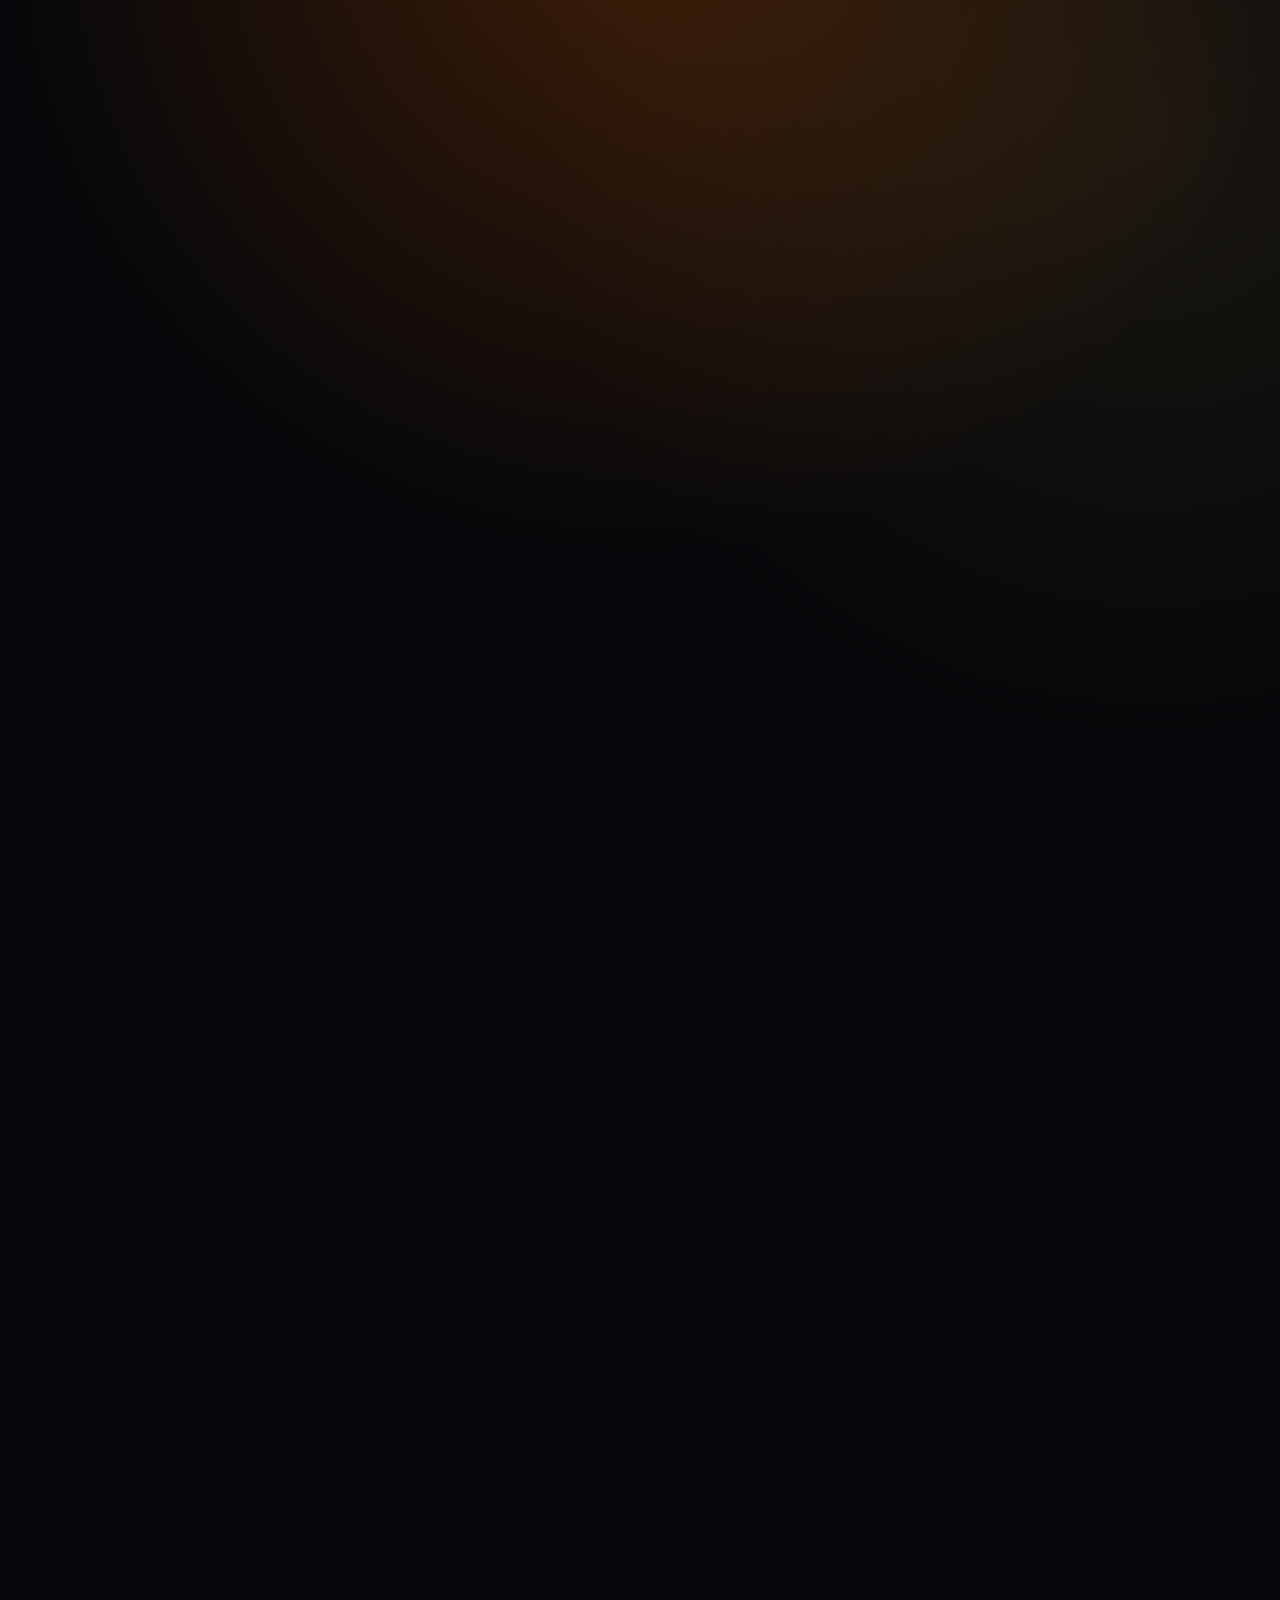
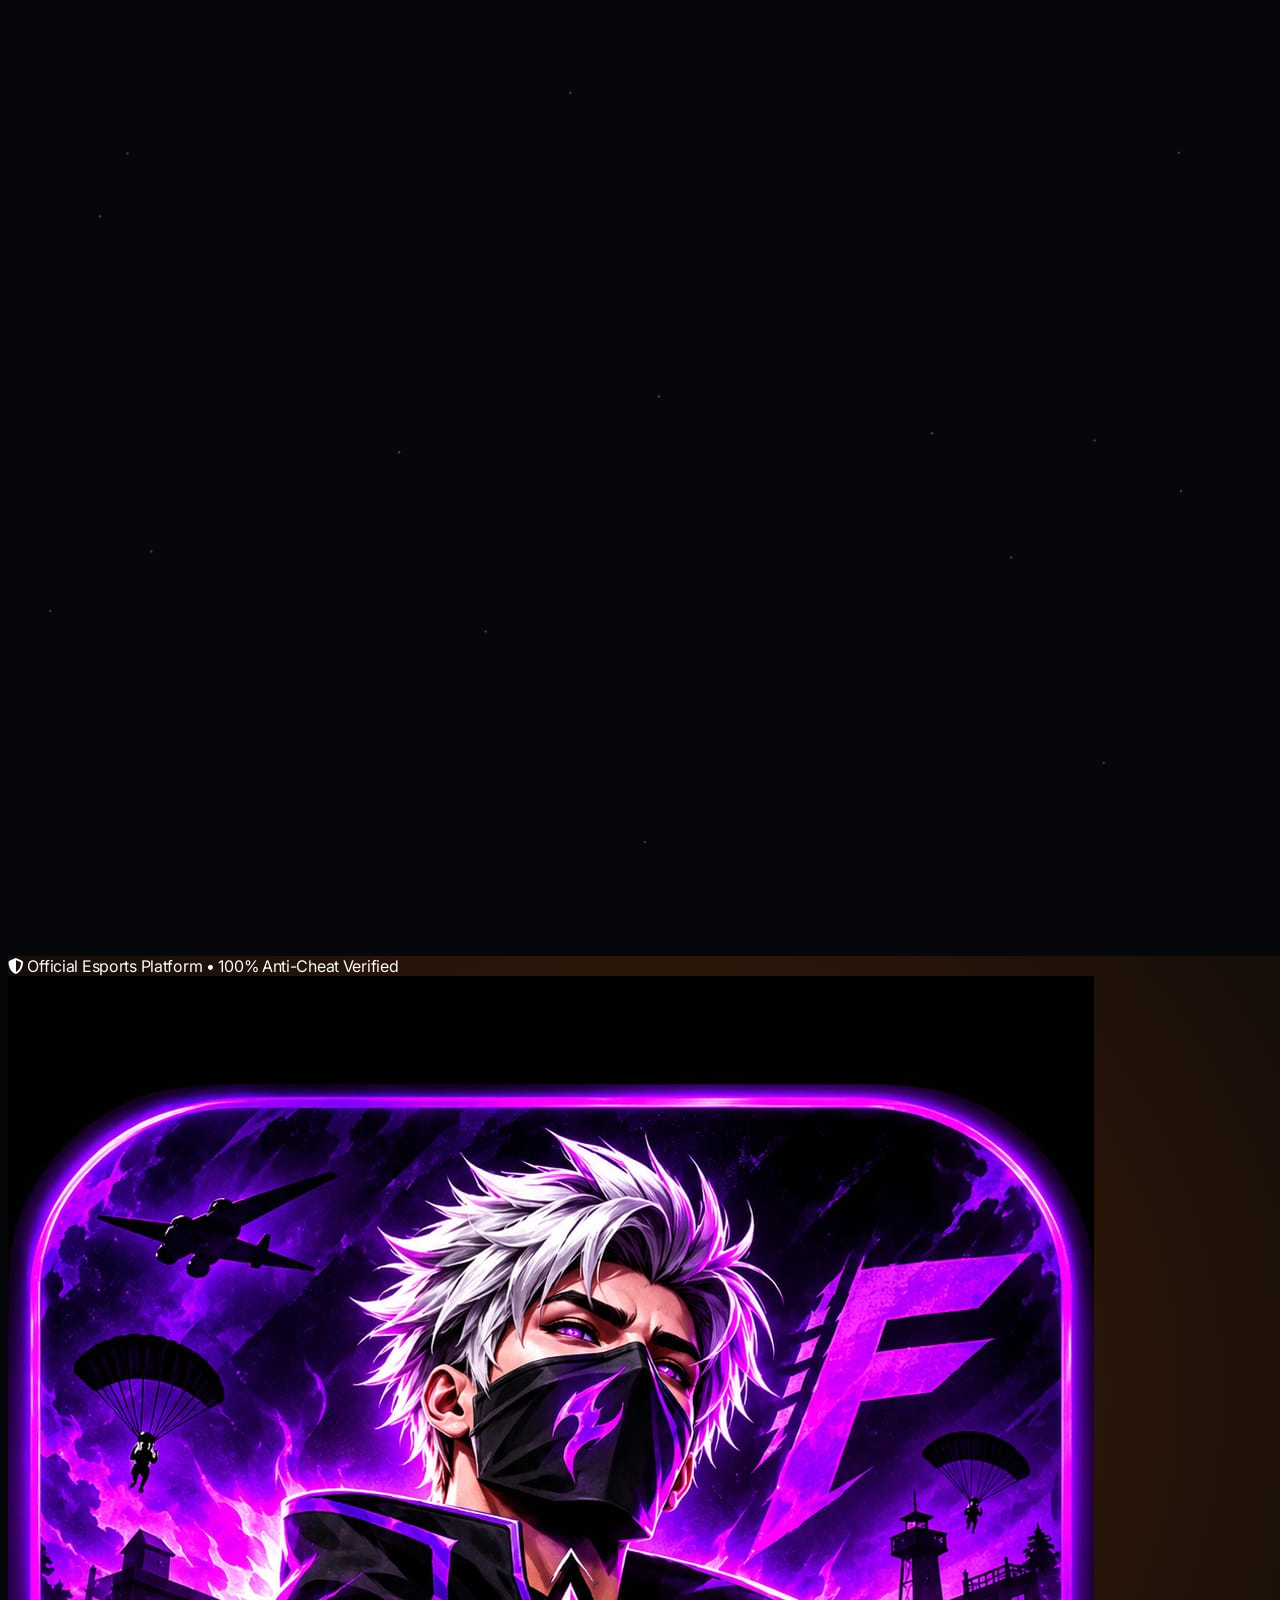
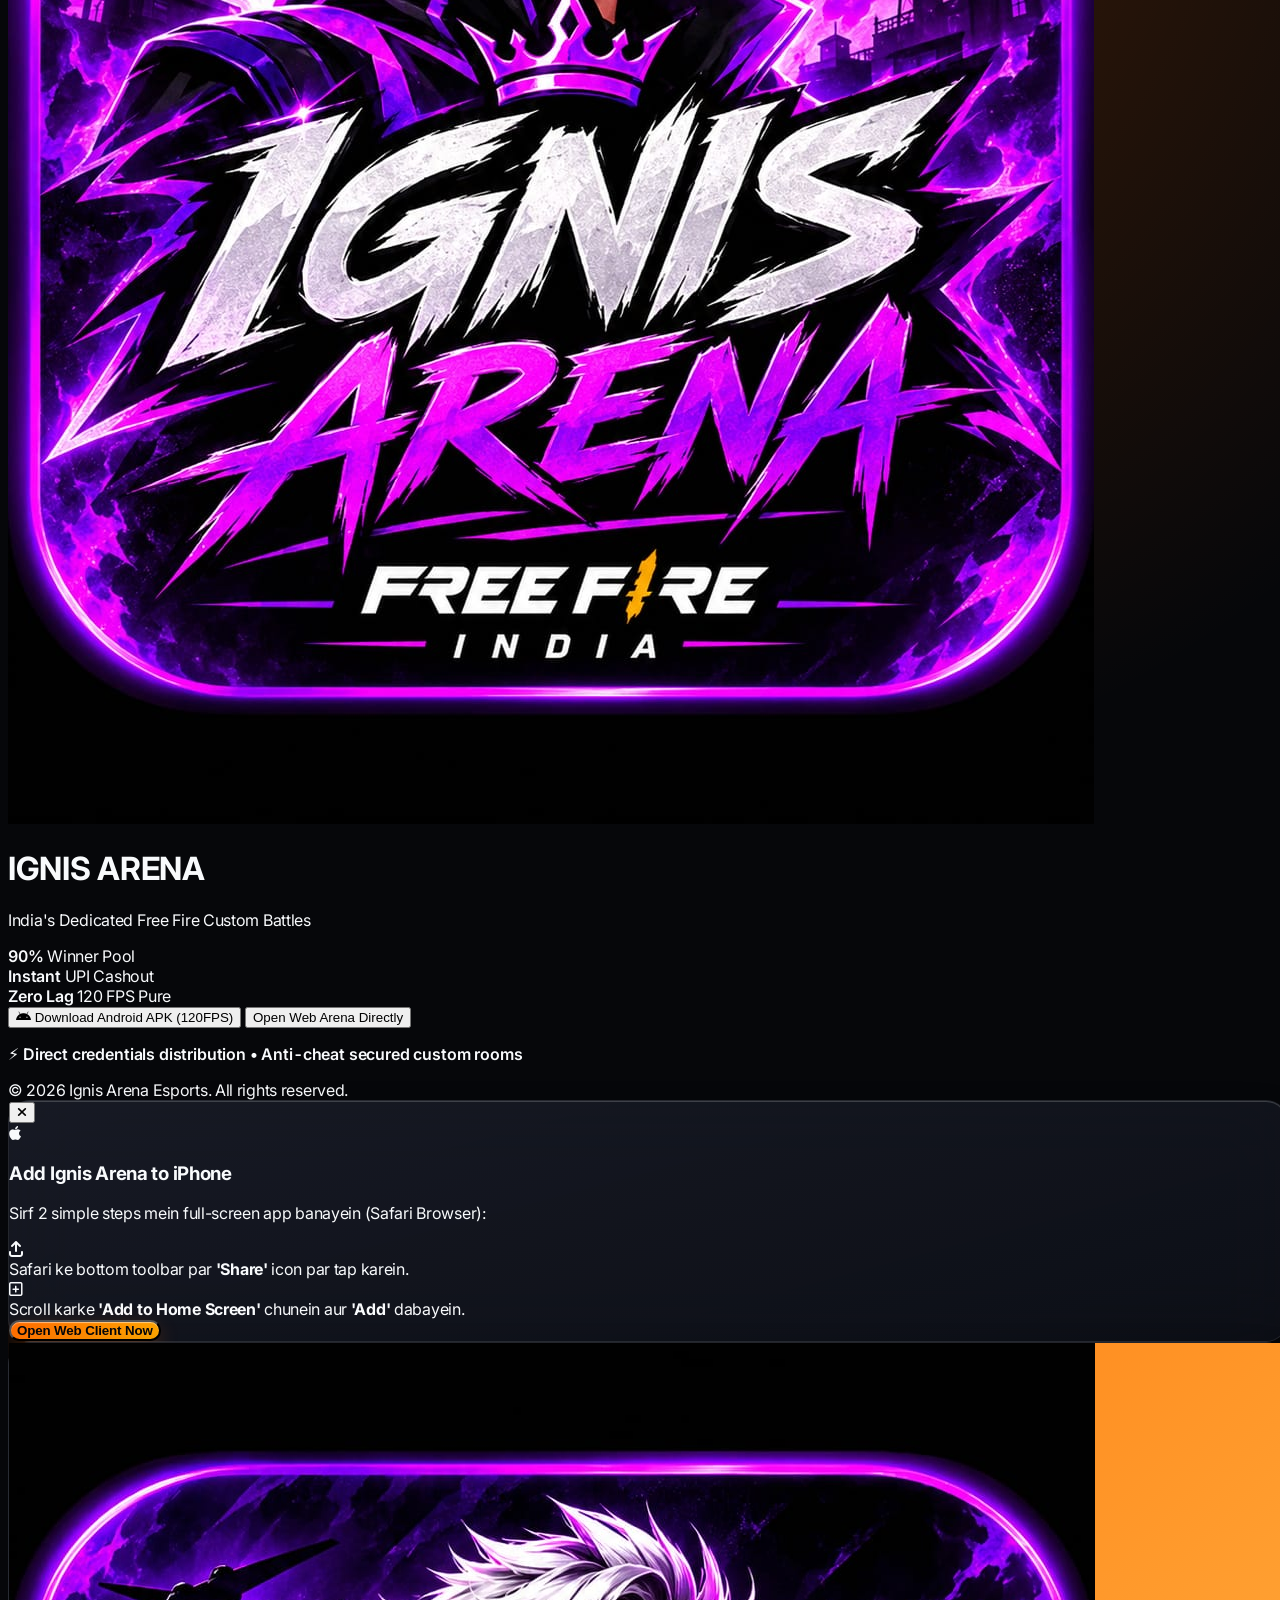
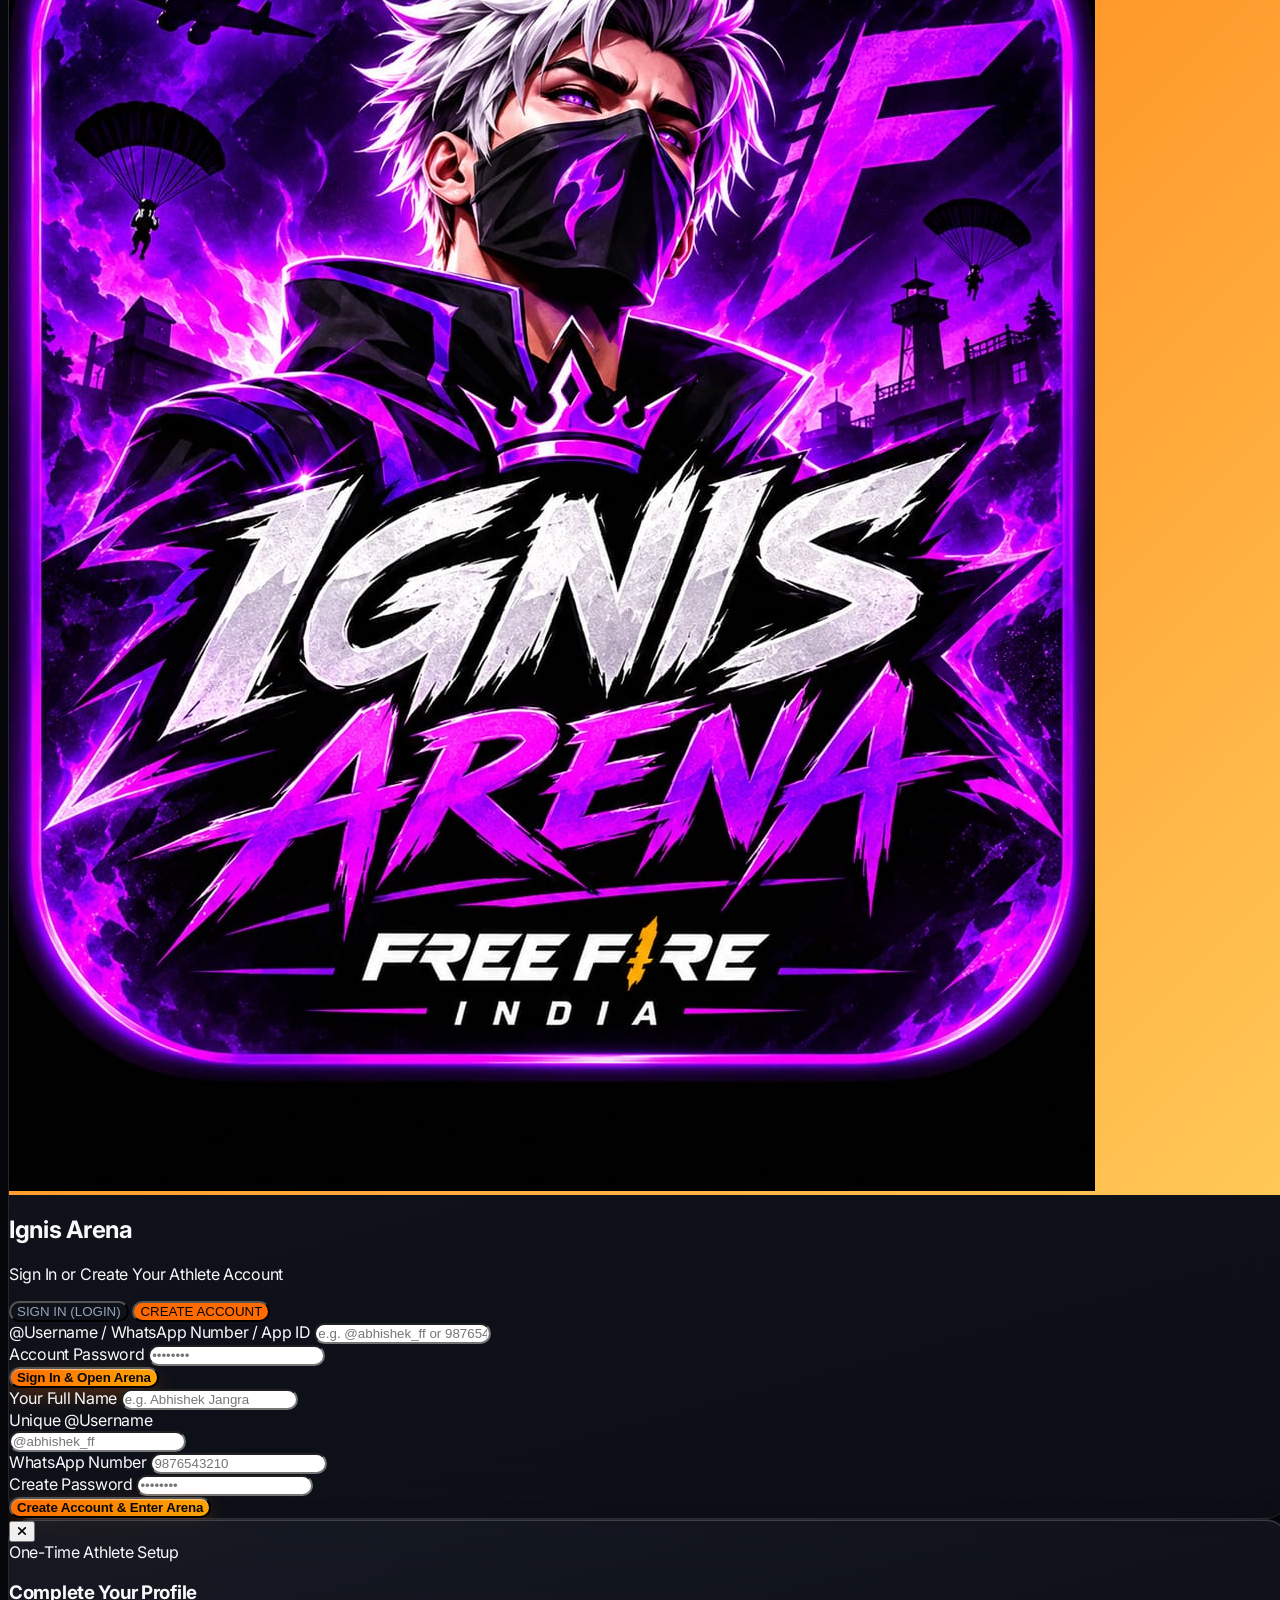
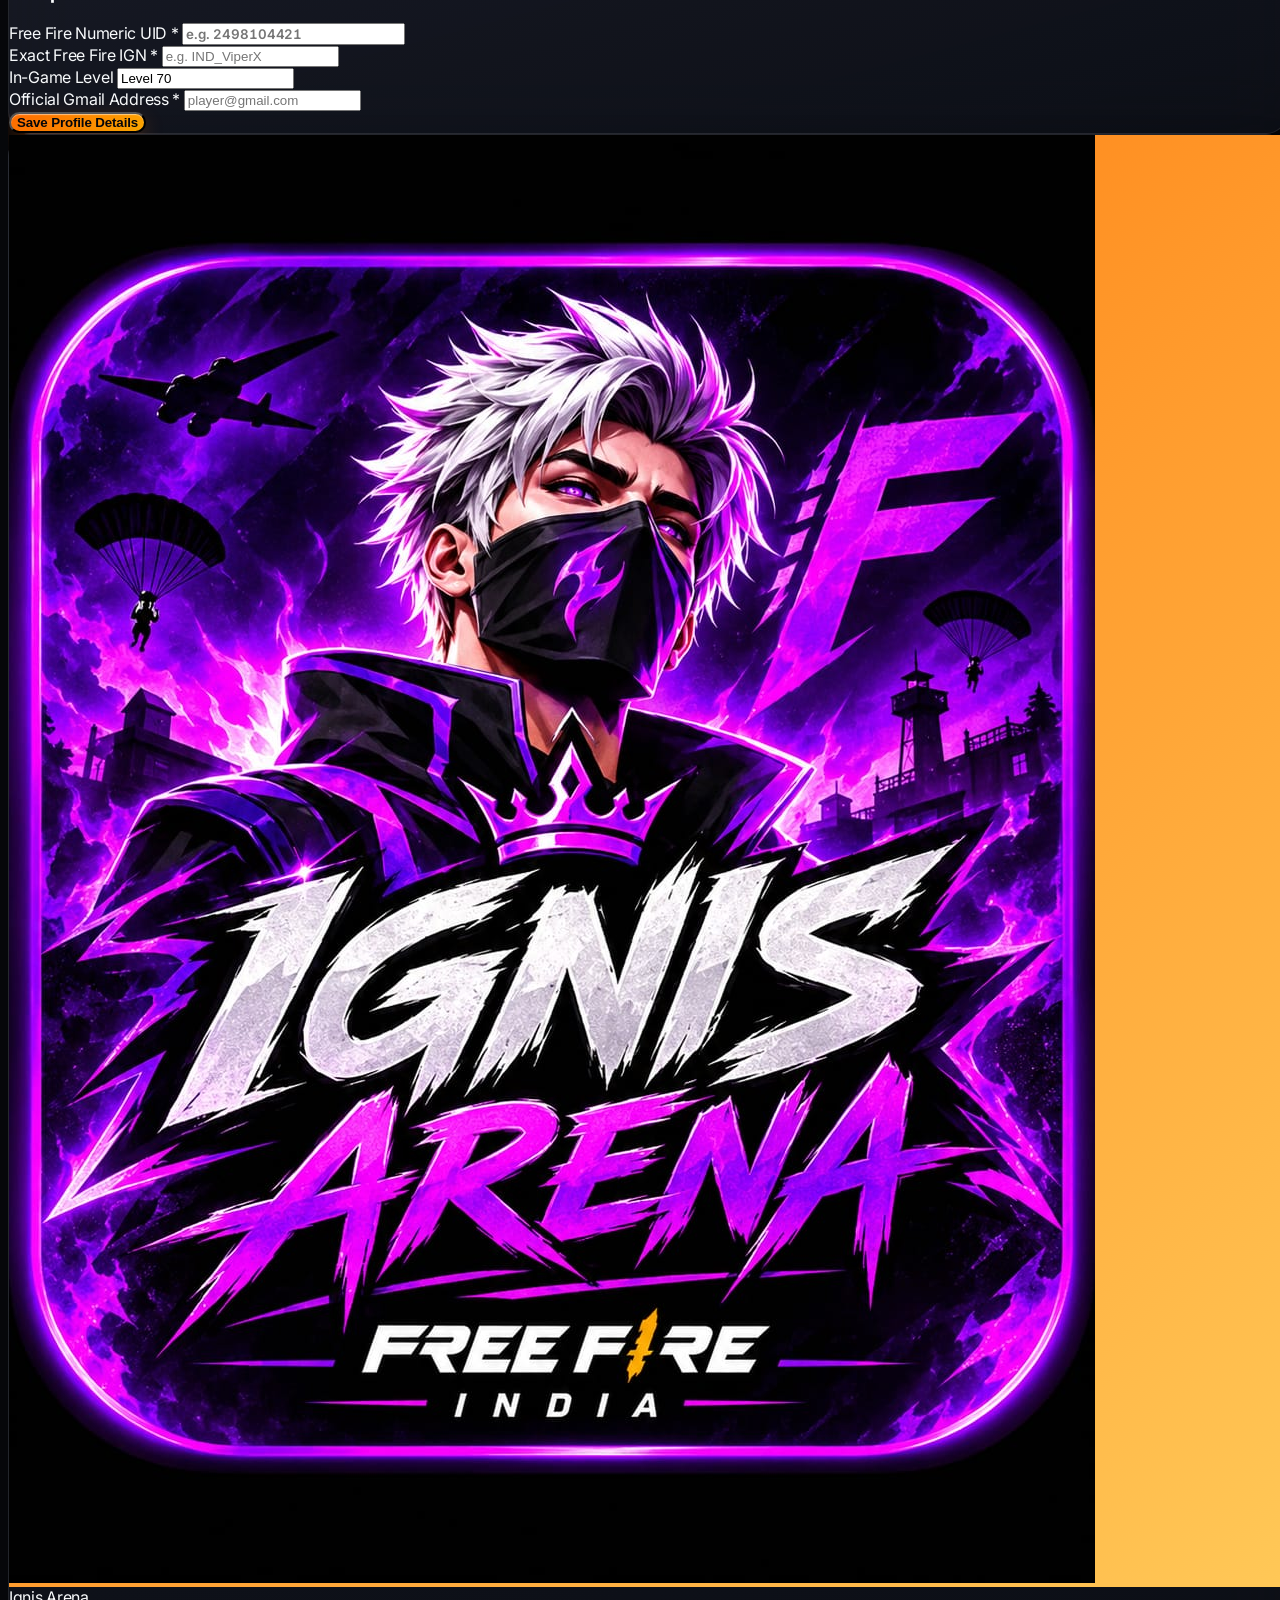
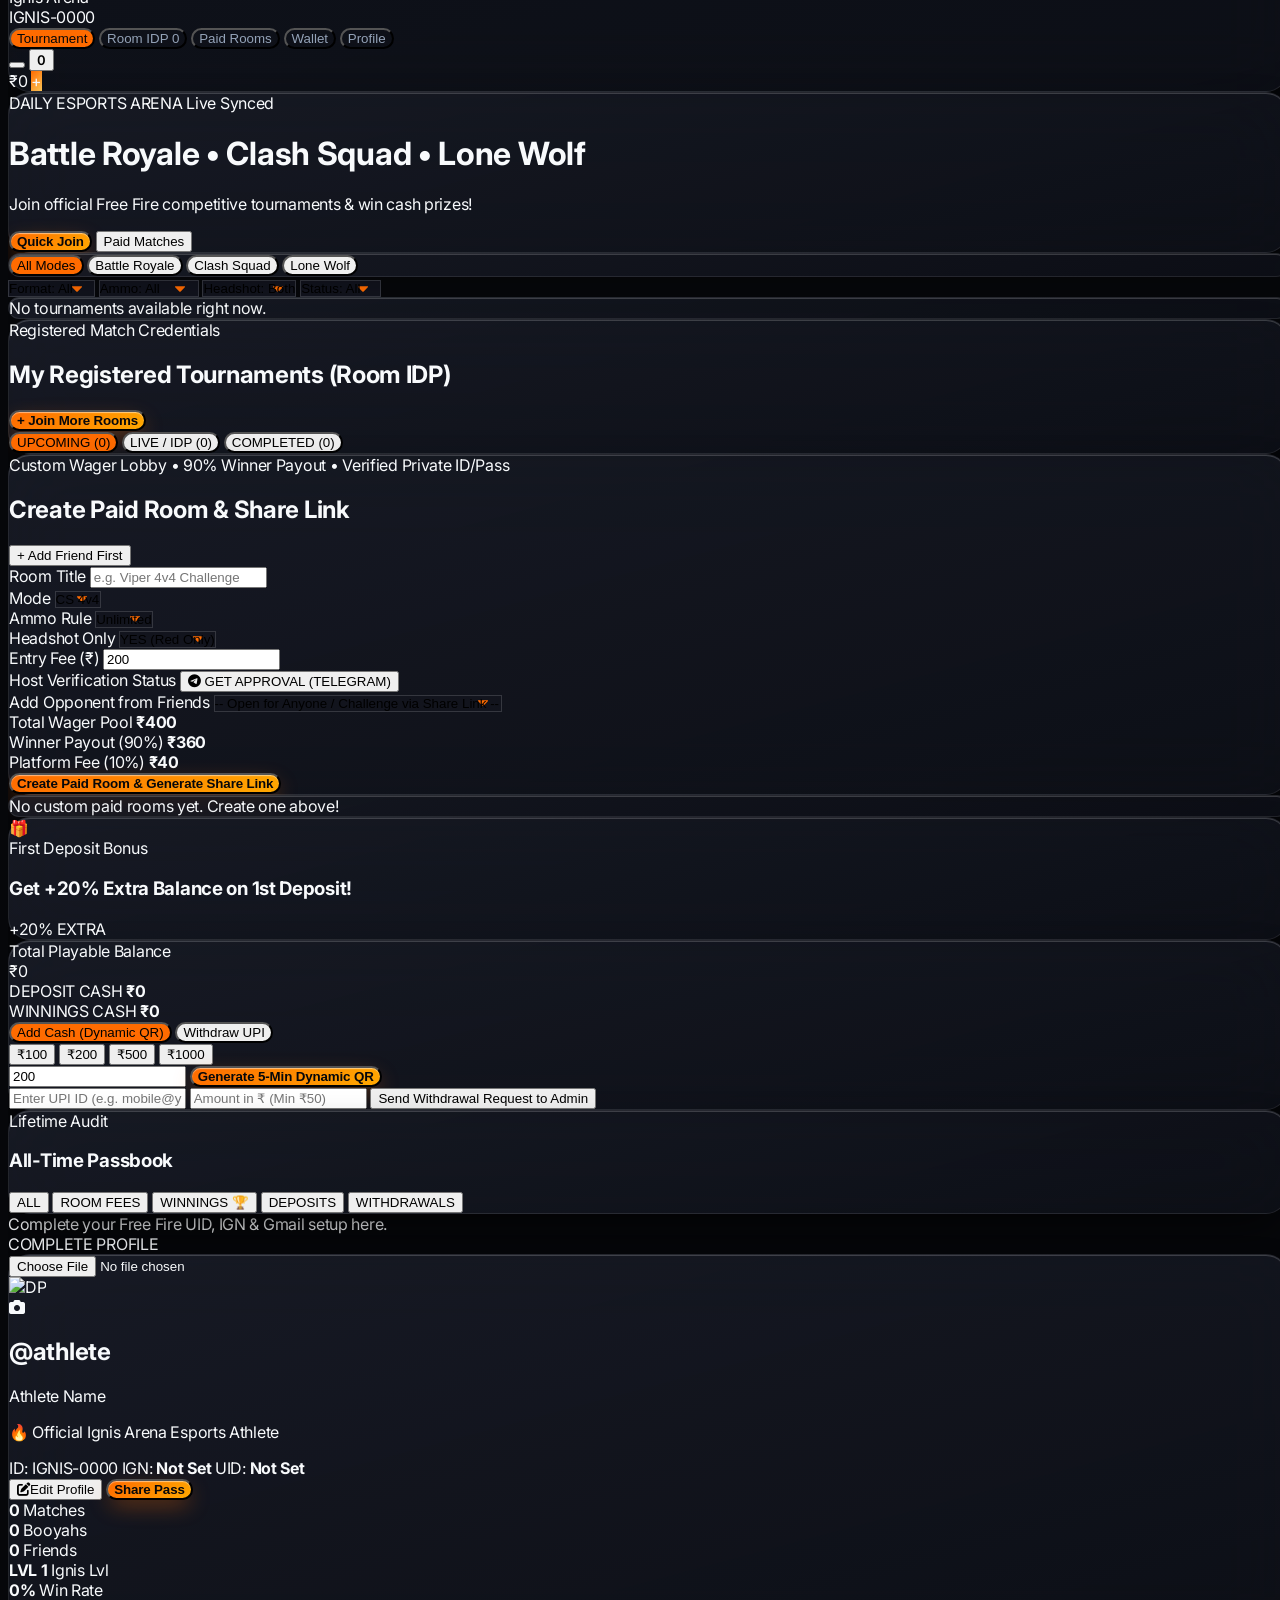
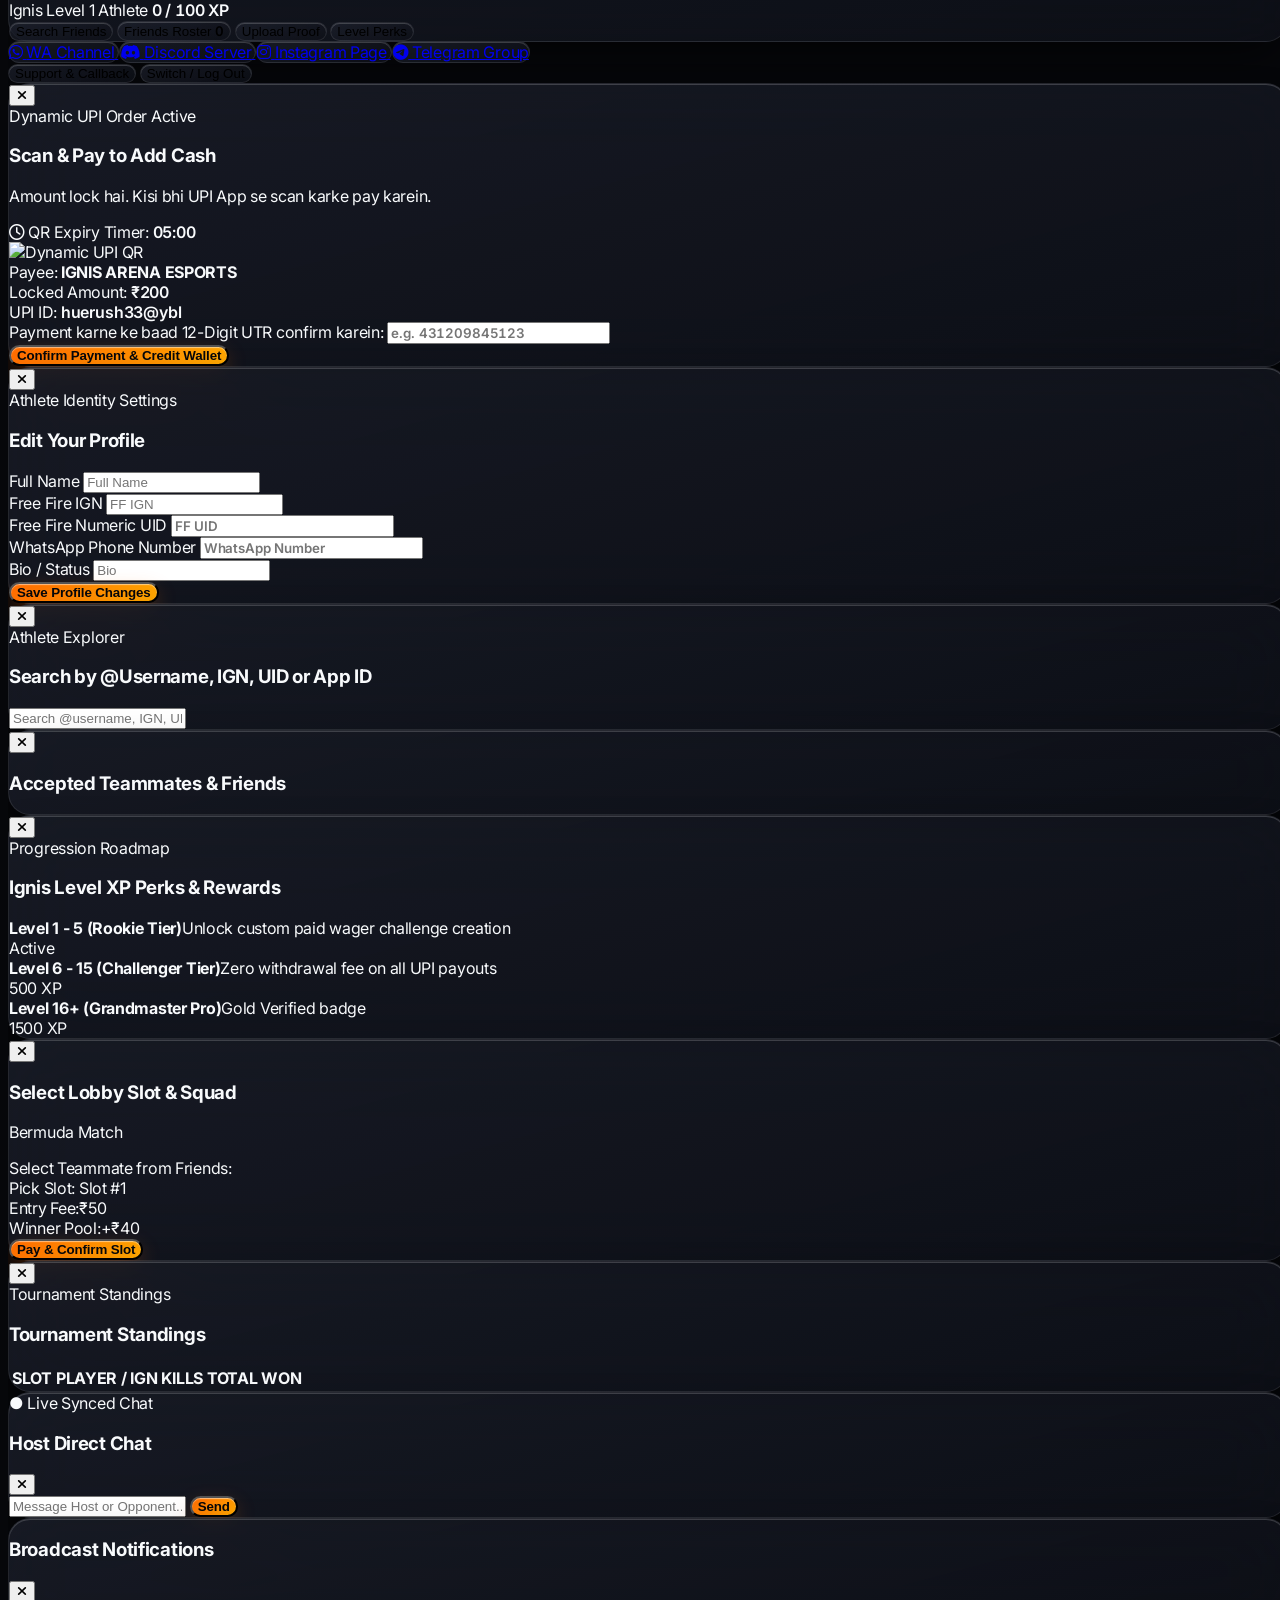
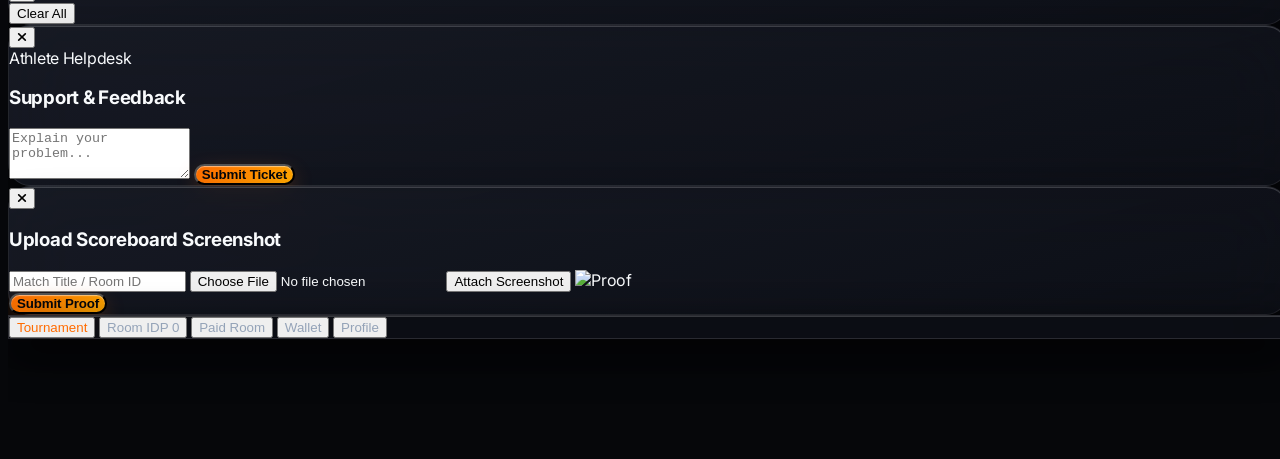
==== commit 7a6918d1: "Update index.html" ====
--- a/index.html
+++ b/index.html
@@ -105,7 +105,7 @@
 </head>
 <body class="apk-safe-bottom lg:pb-16 select-none bg-[#06070A]">
 
-  <!-- SPLASH SCREEN OVERLAY (FIXED & ANIMATED) -->
+  <!-- SPLASH SCREEN OVERLAY -->
   <div id="ignisSplashScreen" class="fixed inset-0 z-[120] bg-[#06070A] flex flex-col items-center justify-center p-4 transition-opacity duration-300">
     <div class="relative w-44 h-44 rounded-3xl overflow-hidden border-2 border-[#FF6B00]/40 shadow-2xl mb-4">
       <img id="customSplashPosterImg" src="assets/splash.png" alt="Ignis Splash" class="w-full h-full object-cover">
@@ -413,14 +413,13 @@
             Battle Royale • Clash Squad • Lone Wolf
           </h1>
           <p class="text-xs text-slate-400">
-            Tap any match card to view complete standings, kills and cash breakdowns!
+            Join official Free Fire competitive tournaments & win cash prizes!
           </p>
         </div>
         <div class="flex items-center gap-2 flex-shrink-0">
           <button onclick="PlayerApp.quickJoinNextMatch()" class="flex-1 sm:flex-initial btn-hyper px-4 py-2.5 text-xs cursor-pointer flex items-center justify-center gap-1.5">
             <i class="ph-bold ph-lightning"></i><span>Quick Join</span>
           </button>
-          <!-- RENAMED TO PAID MATCHES -->
           <button onclick="PlayerApp.switchTab('paidmatches')" class="flex-1 sm:flex-initial bg-white/5 hover:bg-white/10 border border-white/15 text-white font-bold rounded-xl px-4 py-2.5 text-xs cursor-pointer flex items-center justify-center gap-1.5">
             <i class="ph-bold ph-sword text-[#FF6B00]"></i><span>Paid Matches</span>
           </button>
@@ -497,7 +496,7 @@
       </div>
     </section>
 
-    <!-- TAB 3: PAID ROOMS (90% WINNER / 10% HOST FEE & TELEGRAM APPROVAL) -->
+    <!-- TAB 3: PAID ROOMS (90% WINNER / 10% PLATFORM FEE & GET APPROVAL TELEGRAM LINK) -->
     <section id="view-paidmatches" class="space-y-4 hidden">
       <div class="laser-card p-4 sm:p-6 space-y-4">
         <div class="flex items-center justify-between gap-2 border-b border-white/10 pb-3">
@@ -543,13 +542,13 @@
             <input id="customRoomBet" type="number" value="200" min="50" oninput="PlayerApp.recalcCustomWagerMath()" class="w-full bg-white/5 border border-white/10 rounded-xl px-3 py-2.5 text-emerald-400 font-bold focus:outline-none">
           </div>
 
-          <!-- TELEGRAM APPROVAL BUTTON -->
+          <!-- DIRECT PRE-FILLED TELEGRAM APPROVAL BUTTON -->
           <div>
             <label class="font-semibold text-[#FFC857] block mb-1 text-[11px]">Host Verification Status</label>
-            <a href="https://t.me/ignisarena" target="_blank" class="w-full py-2.5 px-3 bg-sky-500/15 hover:bg-sky-500/25 border border-sky-500/40 text-sky-300 font-bold rounded-xl flex items-center justify-center gap-1.5 transition text-[11px]">
+            <button type="button" onclick="PlayerApp.sendCurrentRoomToTelegram()" class="w-full py-2.5 px-3 bg-sky-500/15 hover:bg-sky-500/25 border border-sky-500/40 text-sky-300 font-bold rounded-xl flex items-center justify-center gap-1.5 transition text-[11px] cursor-pointer">
               <i class="fa-brands fa-telegram text-sm"></i>
               <span>GET APPROVAL (TELEGRAM)</span>
-            </a>
+            </button>
           </div>
 
           <div class="col-span-2 sm:col-span-3">
@@ -560,6 +559,7 @@
           </div>
         </div>
 
+        <!-- 90% WINNER POOL / 10% PLATFORM FEE -->
         <div class="grid grid-cols-3 gap-2 bg-black/40 p-3 rounded-2xl border border-white/10 text-center">
           <div>
             <span class="text-[9px] text-slate-400 font-semibold block uppercase">Total Wager Pool</span>
@@ -664,7 +664,7 @@
       </div>
     </section>
 
-    <!-- TAB 5: PROFILE -->
+    <!-- TAB 5: PROFILE (EDIT BUTTON WORKING) -->
     <section id="view-profile" class="space-y-4 hidden">
       <div id="incompleteProfileBanner" onclick="PlayerApp.openCompleteProfileModal()" class="hidden p-3.5 rounded-2xl bg-[#FF6B00]/15 border border-[#FF6B00]/50 flex items-center justify-between gap-2 cursor-pointer">
         <div class="flex items-center gap-2.5 text-xs">
@@ -703,7 +703,6 @@
           </div>
 
           <div class="grid grid-cols-2 sm:flex sm:flex-col gap-2">
-            <!-- EDIT PROFILE BUTTON (WORKING ONCLICK) -->
             <button type="button" onclick="PlayerApp.openEditProfileModal()" class="bg-white/10 hover:bg-white/20 border border-white/20 text-white font-bold text-xs px-4 py-2.5 rounded-xl cursor-pointer flex items-center justify-center gap-1.5 transition">
               <i class="fa-solid fa-pen-to-square text-[#FFC857]"></i><span>Edit Profile</span>
             </button>
@@ -789,7 +788,7 @@
           <i class="fa-brands fa-instagram text-xl"></i>
           <span class="font-bold text-xs text-white">Instagram Page</span>
         </a>
-        <a href="https://t.me/ignisarena" target="_blank" class="laser-card p-3.5 flex flex-col items-center justify-center gap-1.5 text-sky-400 hover:border-sky-500 cursor-pointer">
+        <a href="https://t.me/ignisarena1" target="_blank" class="laser-card p-3.5 flex flex-col items-center justify-center gap-1.5 text-sky-400 hover:border-sky-500 cursor-pointer">
           <i class="fa-brands fa-telegram text-xl"></i>
           <span class="font-bold text-xs text-white">Telegram Group</span>
         </a>
@@ -927,12 +926,41 @@
     </div>
   </div>
 
+  <div id="xpPerksModal" class="fixed inset-0 z-50 bg-black/85 backdrop-blur-xl flex items-center justify-center p-3.5 hidden">
+    <div class="laser-card max-w-md w-full p-5 space-y-4 relative">
+      <button onclick="PlayerApp.closeModal('xpPerksModal')" class="absolute top-4 right-4 text-slate-400 hover:text-white cursor-pointer"><i class="fa-solid fa-xmark text-lg"></i></button>
+      <div>
+        <span class="text-[10px] font-bold text-[#FF6B00] uppercase block">Progression Roadmap</span>
+        <h3 class="font-extrabold text-base text-white">Ignis Level XP Perks & Rewards</h3>
+      </div>
+      <div class="space-y-2.5 text-xs text-slate-300">
+        <div class="p-3 bg-white/5 rounded-xl border border-white/10 flex items-center justify-between">
+          <div><strong class="text-white block">Level 1 - 5 (Rookie Tier)</strong><span class="text-[10px] text-slate-400">Unlock custom paid wager challenge creation</span></div>
+          <span class="text-[#FFC857] font-bold">Active</span>
+        </div>
+        <div class="p-3 bg-white/5 rounded-xl border border-white/10 flex items-center justify-between">
+          <div><strong class="text-white block">Level 6 - 15 (Challenger Tier)</strong><span class="text-[10px] text-slate-400">Zero withdrawal fee on all UPI payouts</span></div>
+          <span class="text-slate-500 font-bold">500 XP</span>
+        </div>
+        <div class="p-3 bg-white/5 rounded-xl border border-white/10 flex items-center justify-between">
+          <div><strong class="text-white block">Level 16+ (Grandmaster Pro)</strong><span class="text-[10px] text-slate-400">Gold Verified badge</span></div>
+          <span class="text-slate-500 font-bold">1500 XP</span>
+        </div>
+      </div>
+    </div>
+  </div>
+
   <div id="joinModal" class="fixed inset-0 z-50 bg-black/85 backdrop-blur-xl flex items-center justify-center p-3.5 hidden">
     <div class="laser-card max-w-md w-full p-5 relative max-h-[90vh] overflow-y-auto space-y-3.5">
       <button onclick="PlayerApp.closeModal('joinModal')" class="absolute top-4 right-4 w-8 h-8 rounded-full bg-white/10 flex items-center justify-center text-slate-300 cursor-pointer"><i class="fa-solid fa-xmark"></i></button>
       <div>
         <h3 class="font-extrabold text-base text-white">Select Lobby Slot & Squad</h3>
         <p class="text-xs text-slate-400" id="joinModalSubtitle">Bermuda Match</p>
+      </div>
+
+      <div id="squadFriendsCoPaySection" class="hidden space-y-2">
+        <span class="text-[11px] font-bold text-[#FFC857] block">Select Teammate from Friends:</span>
+        <div id="squadTeammateDropdownsList" class="space-y-1.5"></div>
       </div>
 
       <div>
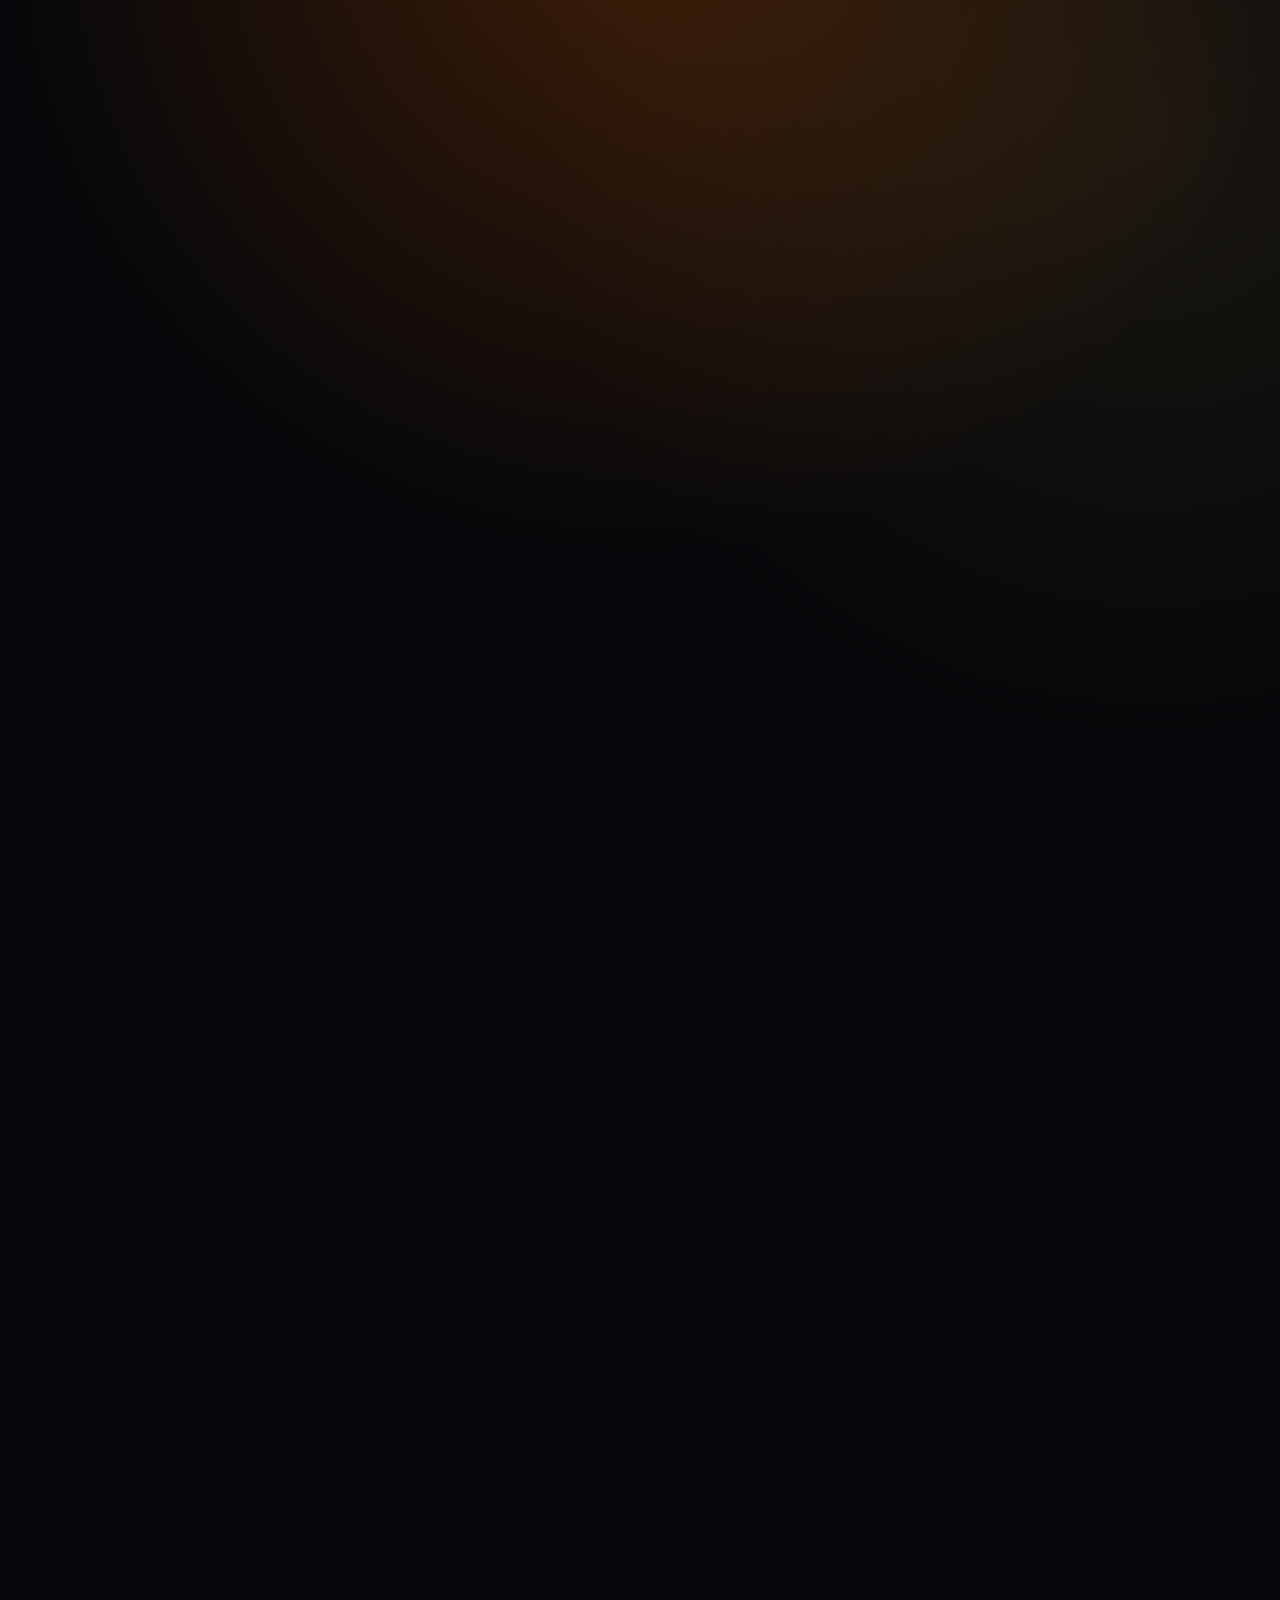
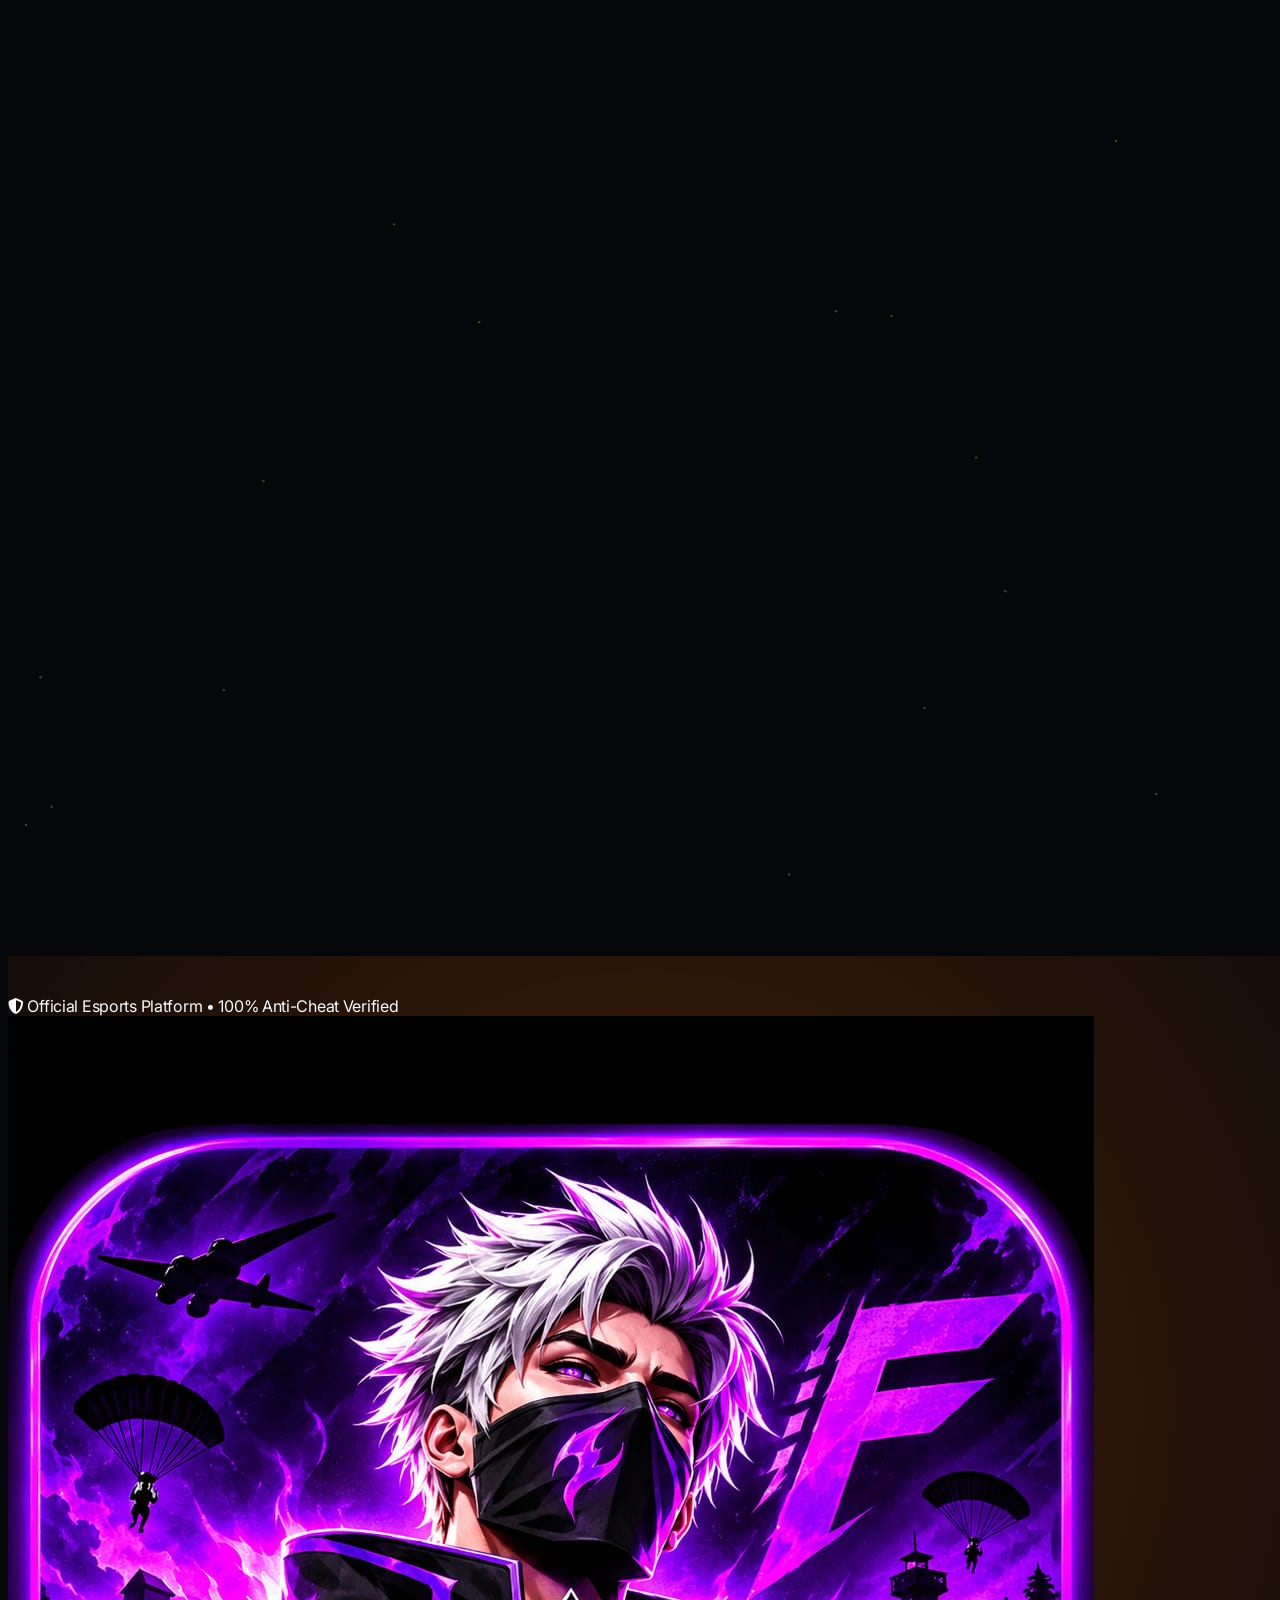
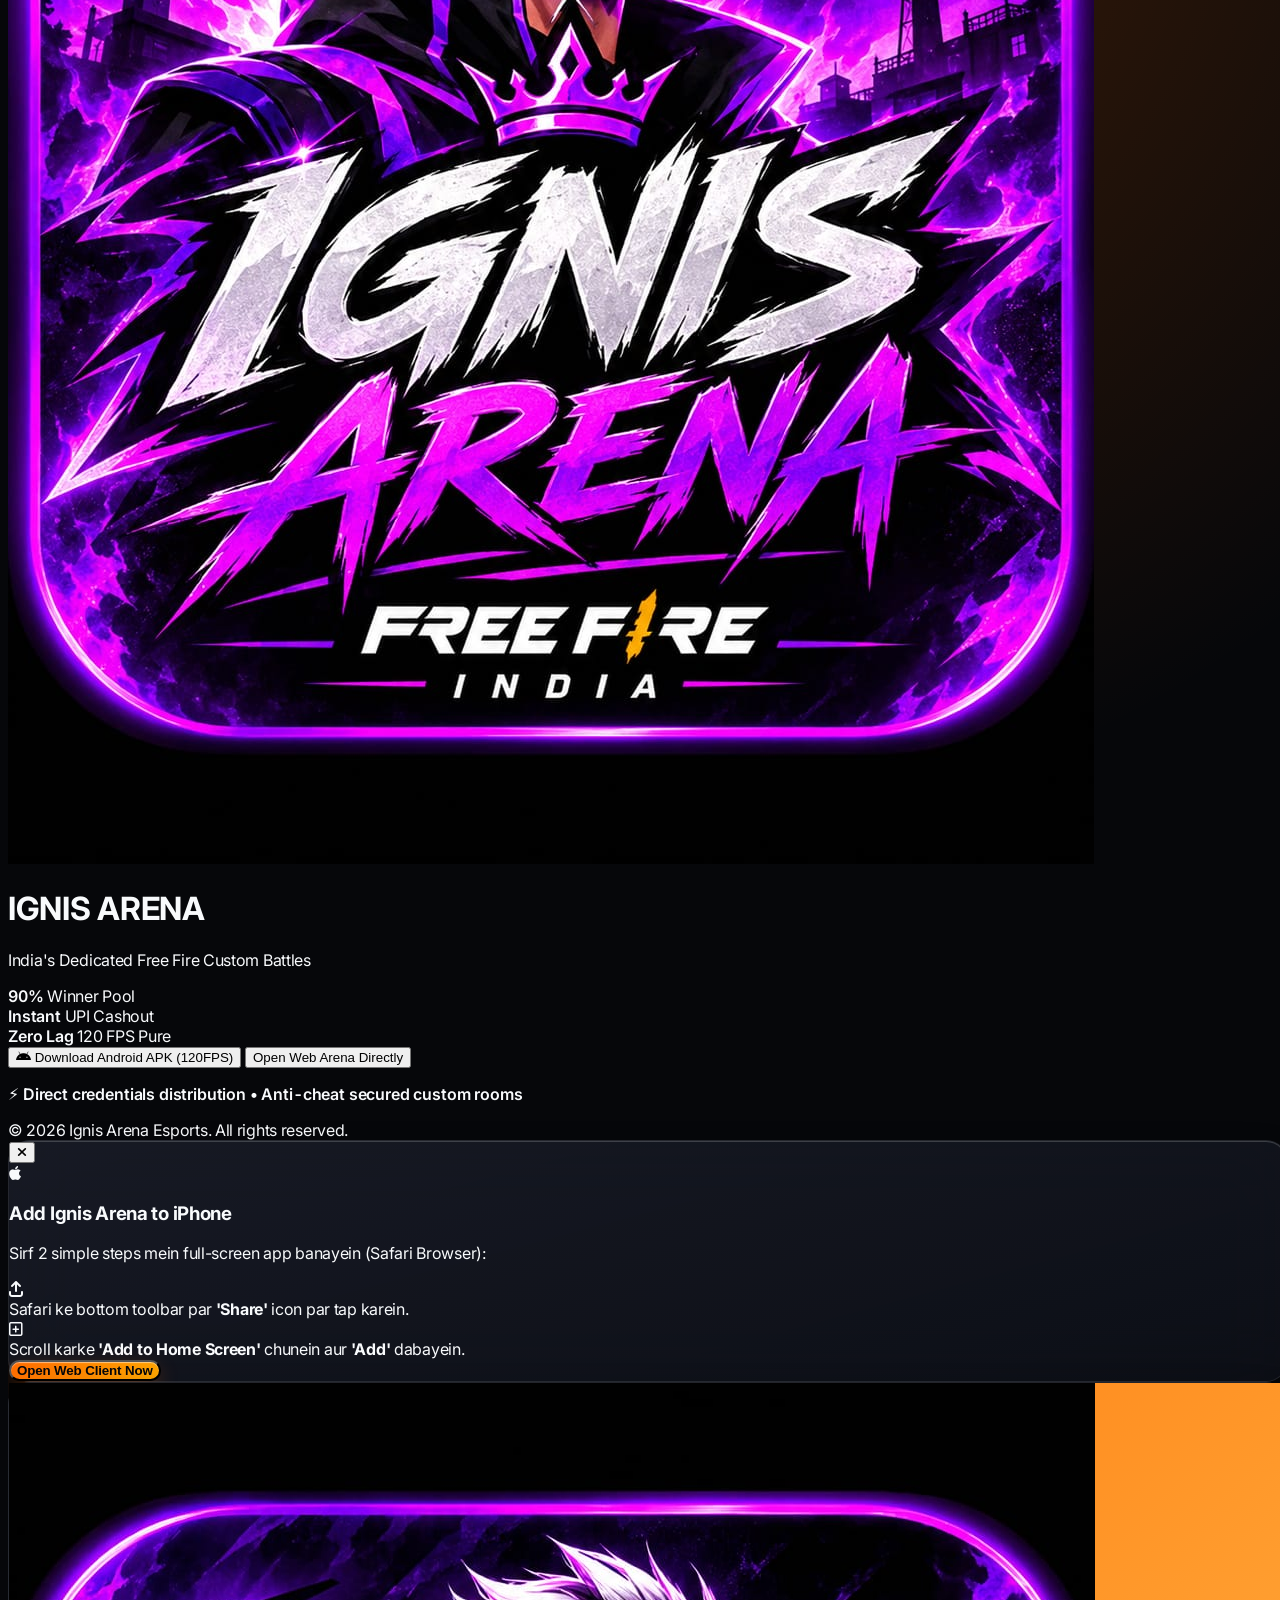
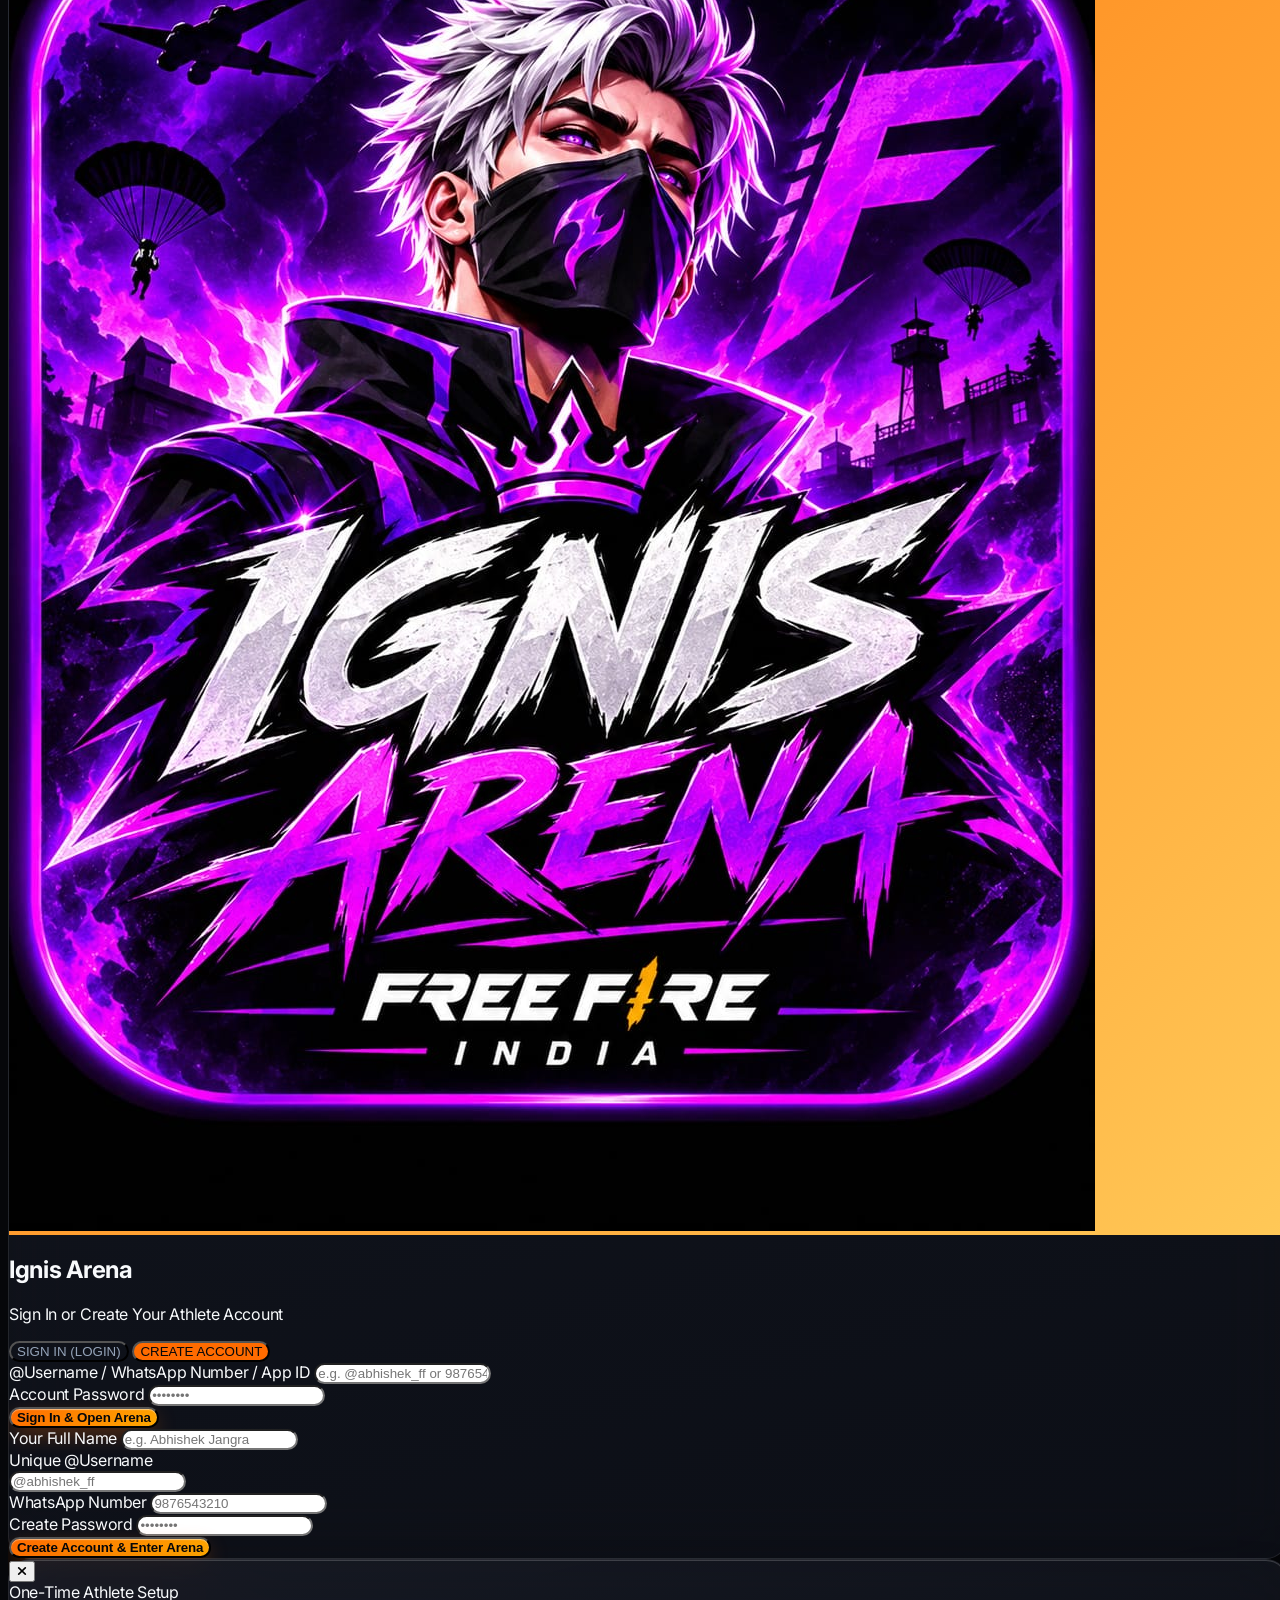
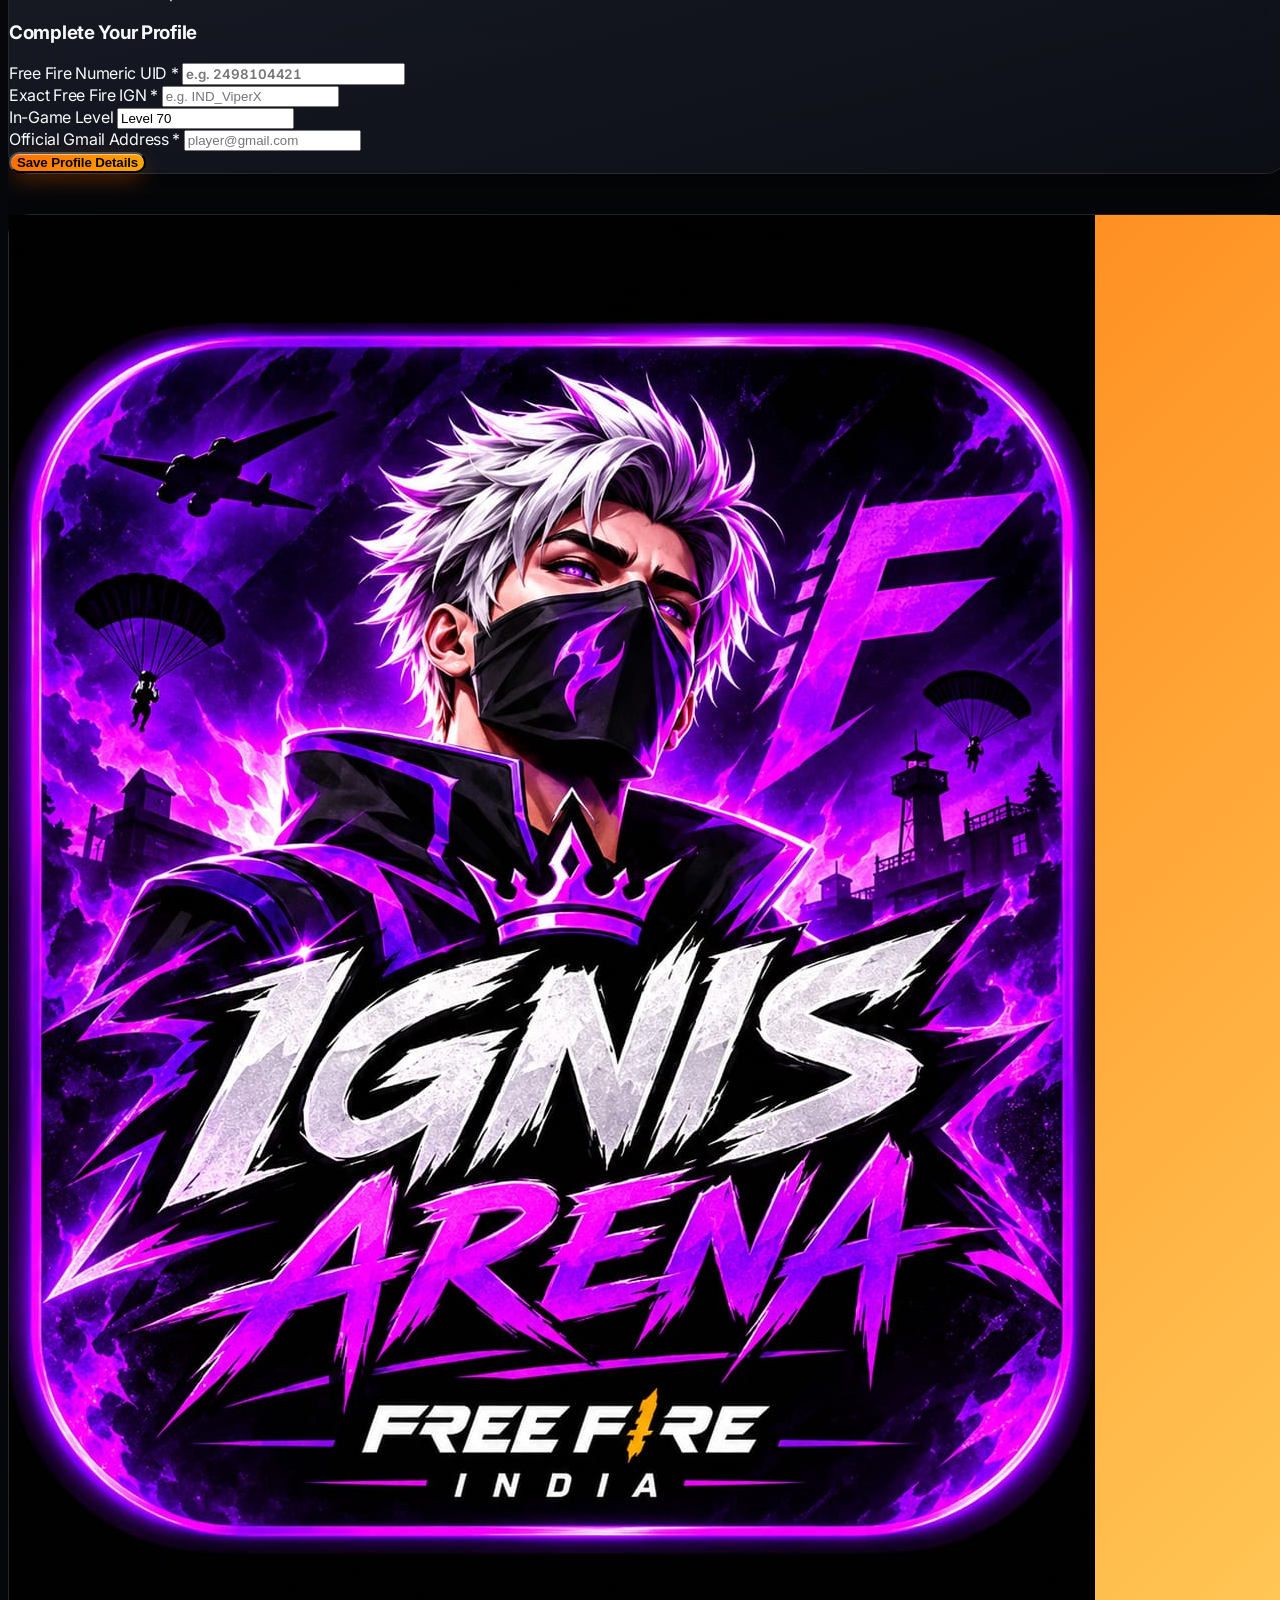
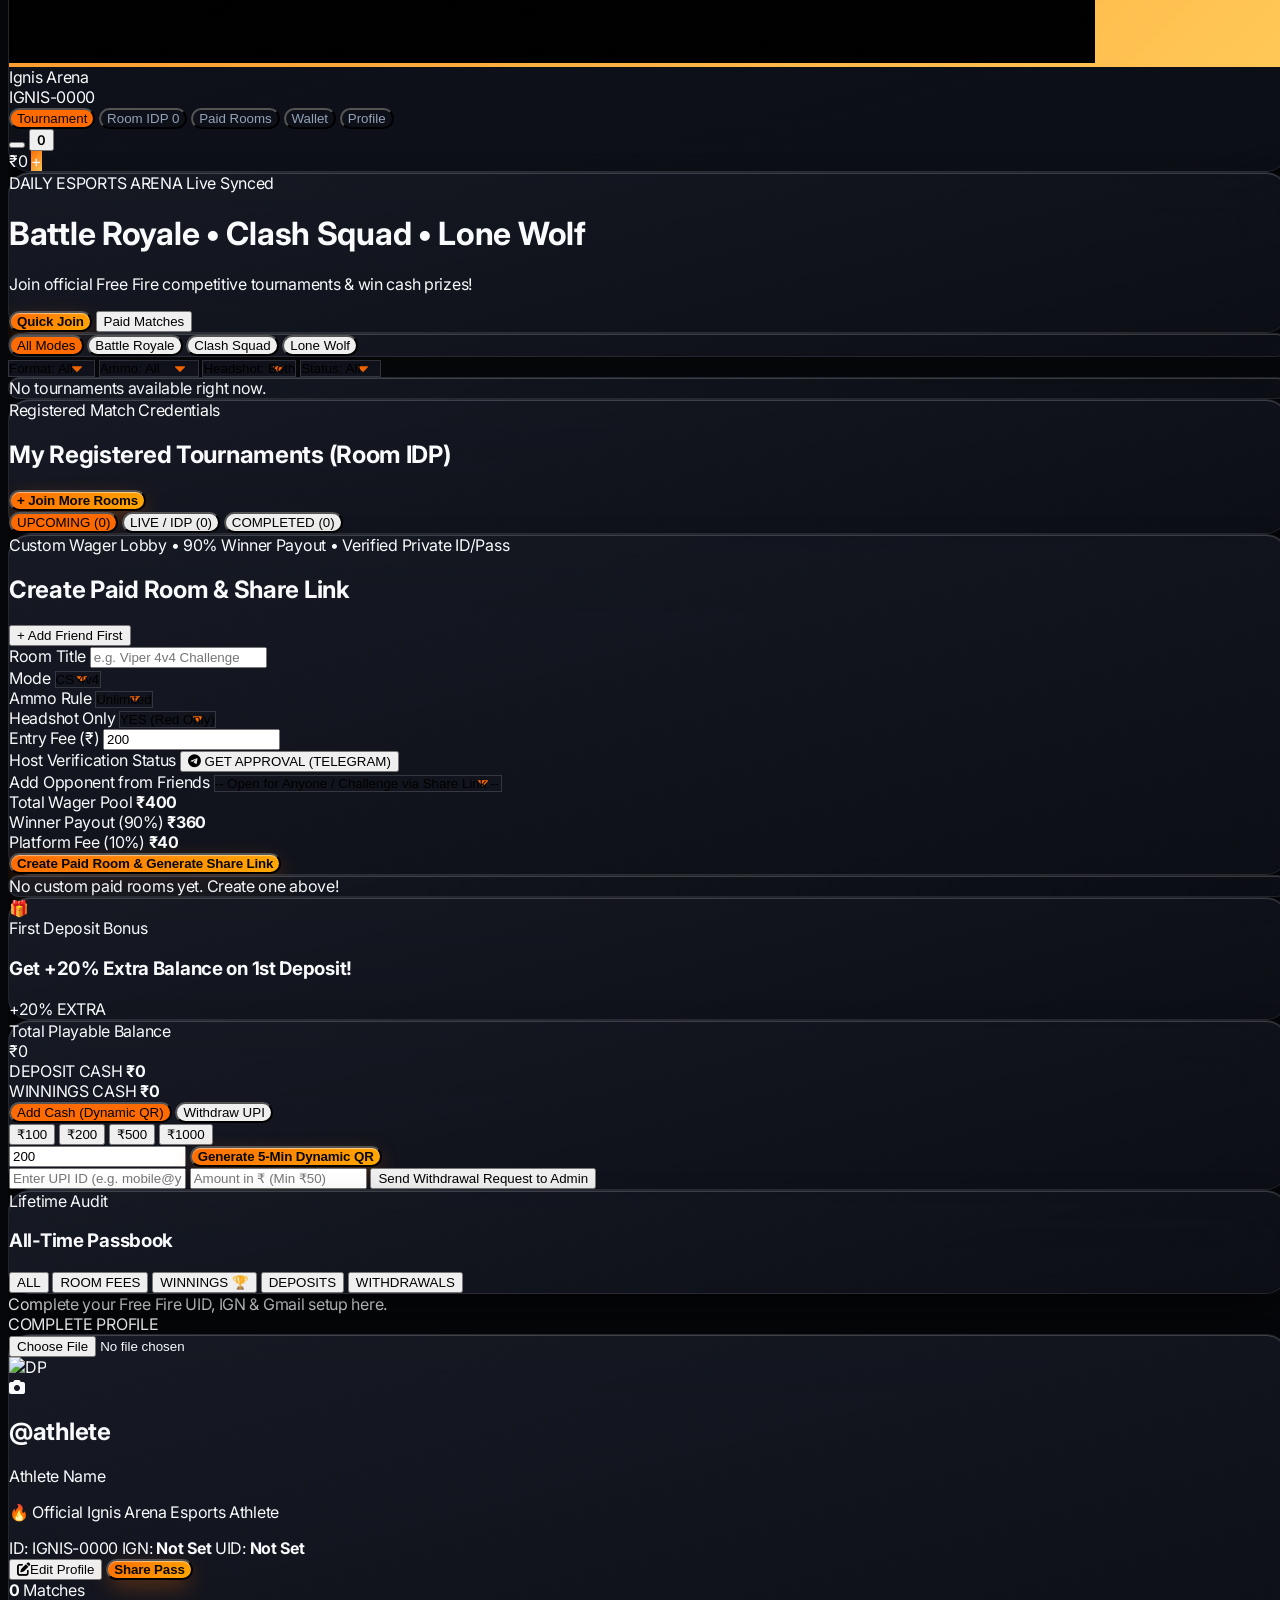
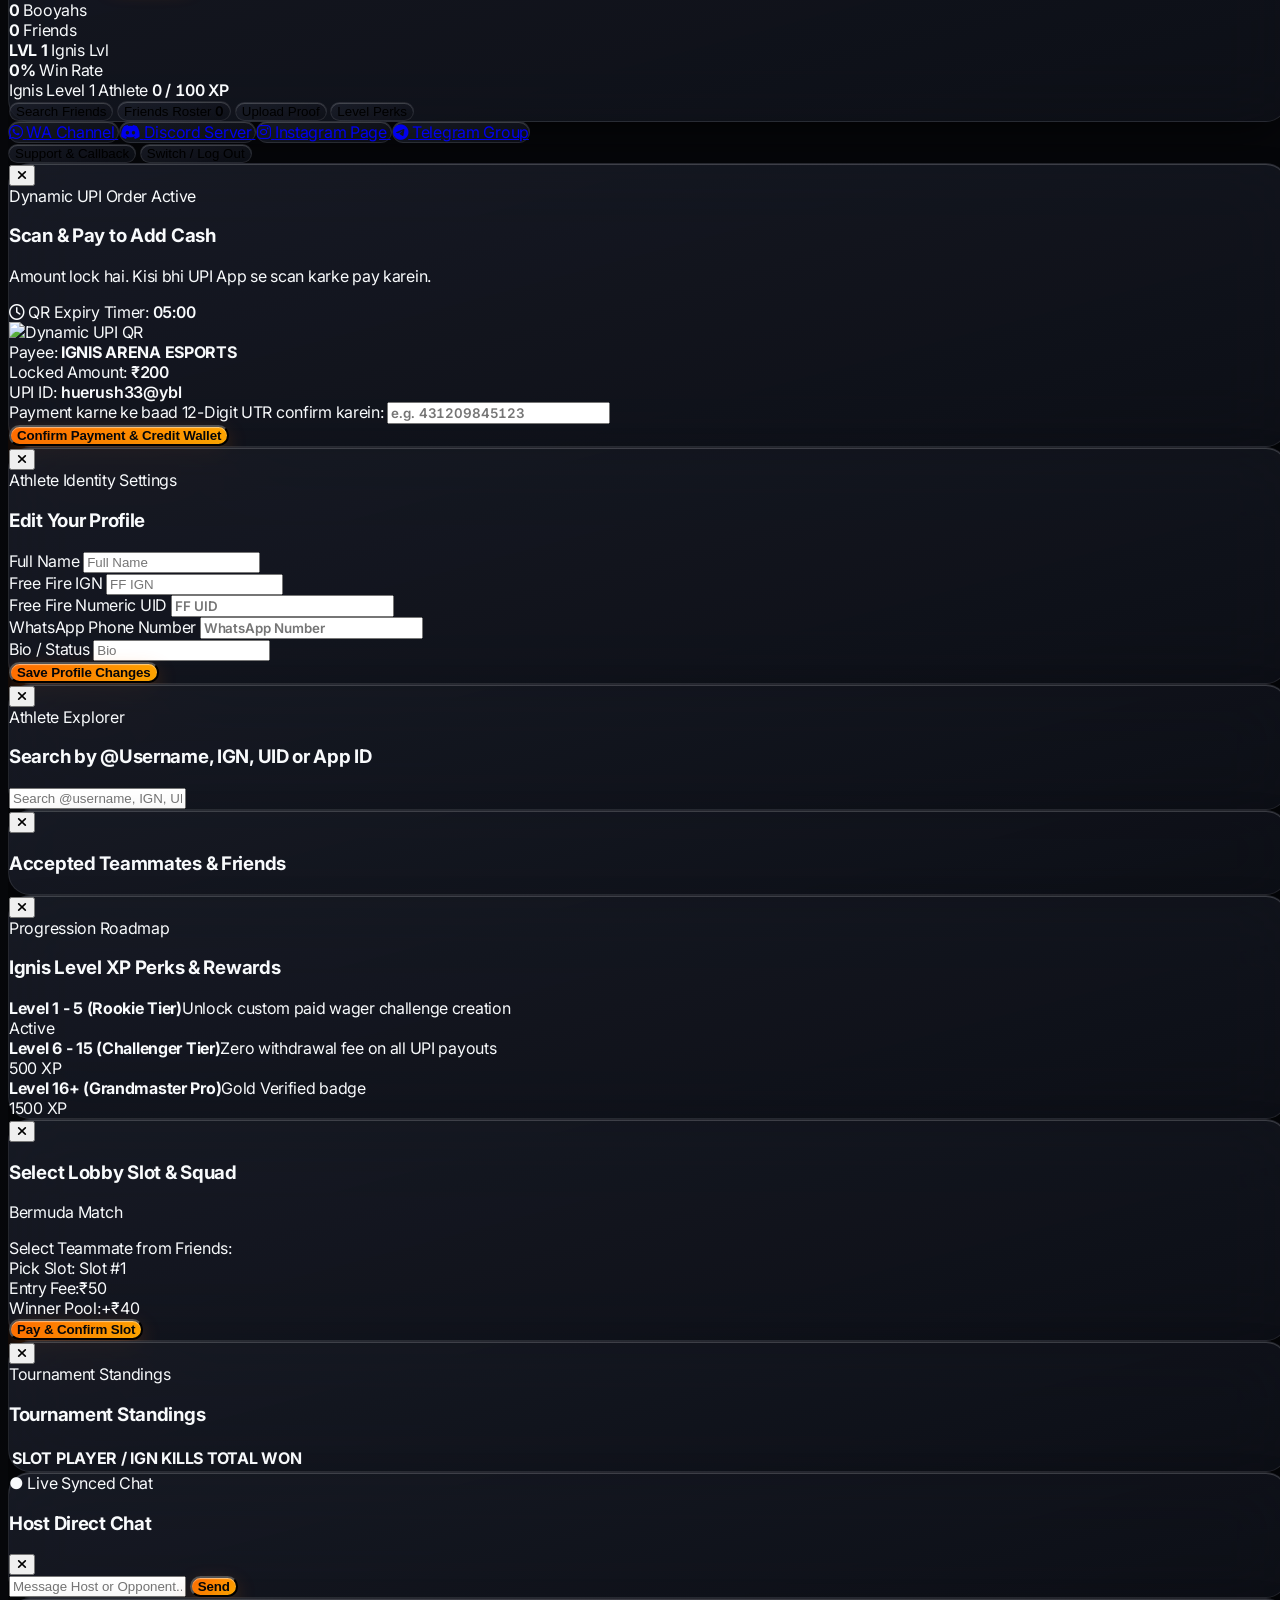
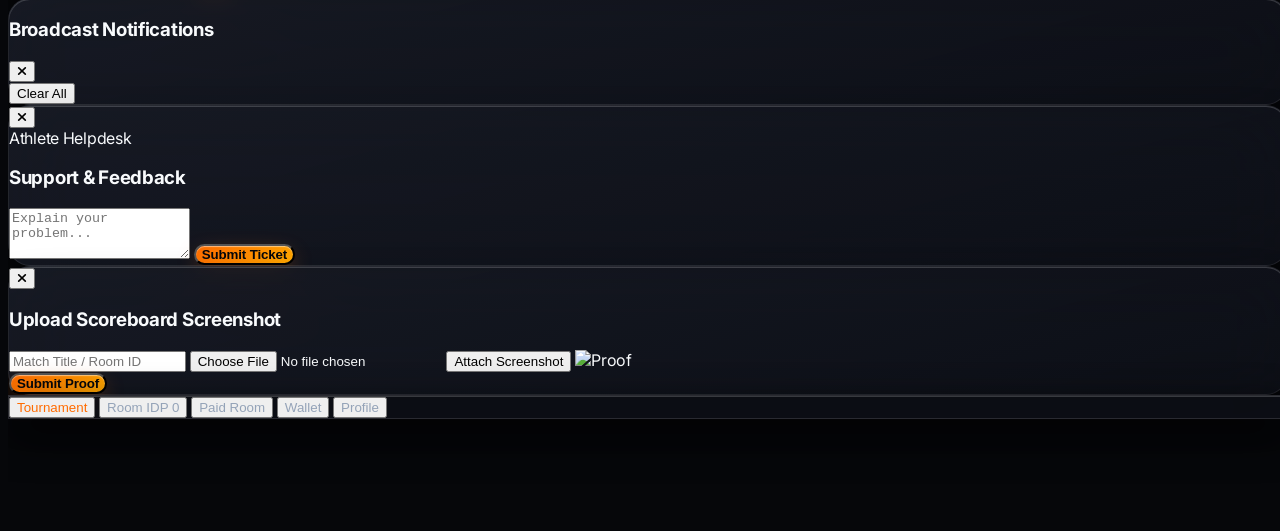
==== commit dfe7df88: "Update index.html" ====
--- a/index.html
+++ b/index.html
@@ -37,7 +37,20 @@
       touch-action: auto !important;
       scroll-behavior: smooth;
     }
-    .apk-safe-bottom { padding-bottom: 7rem; }
+
+    /* STATUS BAR & DYNAMIC ISLAND NOTCH SAFE PADDING */
+    .apk-safe-top {
+      padding-top: max(env(safe-area-inset-top), 2.5rem) !important;
+    }
+    @supports (-webkit-touch-callout: none) {
+      .apk-safe-top {
+        padding-top: max(env(safe-area-inset-top), 2.85rem) !important;
+      }
+    }
+
+    .apk-safe-bottom {
+      padding-bottom: max(env(safe-area-inset-bottom), 6.5rem) !important;
+    }
     
     @keyframes pulseGlow {
       0%, 100% { box-shadow: 0 0 20px rgba(255, 107, 0, 0.45); }
@@ -122,7 +135,7 @@
   <div id="toastContainer" class="fixed top-4 right-3 left-3 sm:left-auto sm:right-5 z-[100] flex flex-col gap-2 sm:max-w-sm pointer-events-none"></div>
 
   <!-- GATEWAY SCREEN -->
-  <div id="ignisGatewayScreen" class="fixed inset-0 z-[80] bg-[#06070A] hero-glow-bg flex flex-col items-center justify-between p-5 sm:p-7 overflow-y-auto">
+  <div id="ignisGatewayScreen" class="fixed inset-0 z-[80] bg-[#06070A] hero-glow-bg flex flex-col items-center justify-between p-5 sm:p-7 overflow-y-auto apk-safe-top">
     <div class="pt-3 text-center">
       <div class="inline-flex items-center gap-2 px-3.5 py-1.5 rounded-full bg-emerald-500/10 border border-emerald-500/30 text-emerald-400 text-xs font-bold tracking-wide shadow-lg">
         <i class="fa-solid fa-shield-halved text-emerald-400"></i>
@@ -340,11 +353,11 @@
     </div>
   </div>
 
-  <!-- MAIN AUTHENTICATED PORTAL -->
-  <div id="mainPlayerPortal" class="relative z-10 max-w-5xl mx-auto px-3 sm:px-5 pt-2.5 sm:pt-4 hidden">
+  <!-- MAIN AUTHENTICATED PORTAL (SAFE AREA FIXED) -->
+  <div id="mainPlayerPortal" class="relative z-10 max-w-5xl mx-auto px-3 sm:px-5 apk-safe-top hidden">
 
     <!-- TOP BAR -->
-    <header class="sticky top-2 z-30 laser-card px-3 py-2.5 mb-3.5 flex items-center justify-between gap-2">
+    <header class="sticky top-1 z-30 laser-card px-3 py-2.5 mb-3 flex items-center justify-between gap-2 shadow-2xl">
       <div class="flex items-center gap-2.5 cursor-pointer min-w-0" onclick="PlayerApp.switchTab('tournaments')">
         <div class="w-10 h-10 rounded-xl flex items-center justify-center text-black text-lg shadow-md flex-shrink-0 overflow-hidden border border-[#FF6B00]/40" style="background: linear-gradient(135deg, #FF6B00, #FFC857);">
           <img id="headerBrandLogo" src="logo.png" alt="Ignis Logo" class="w-full h-full object-cover">
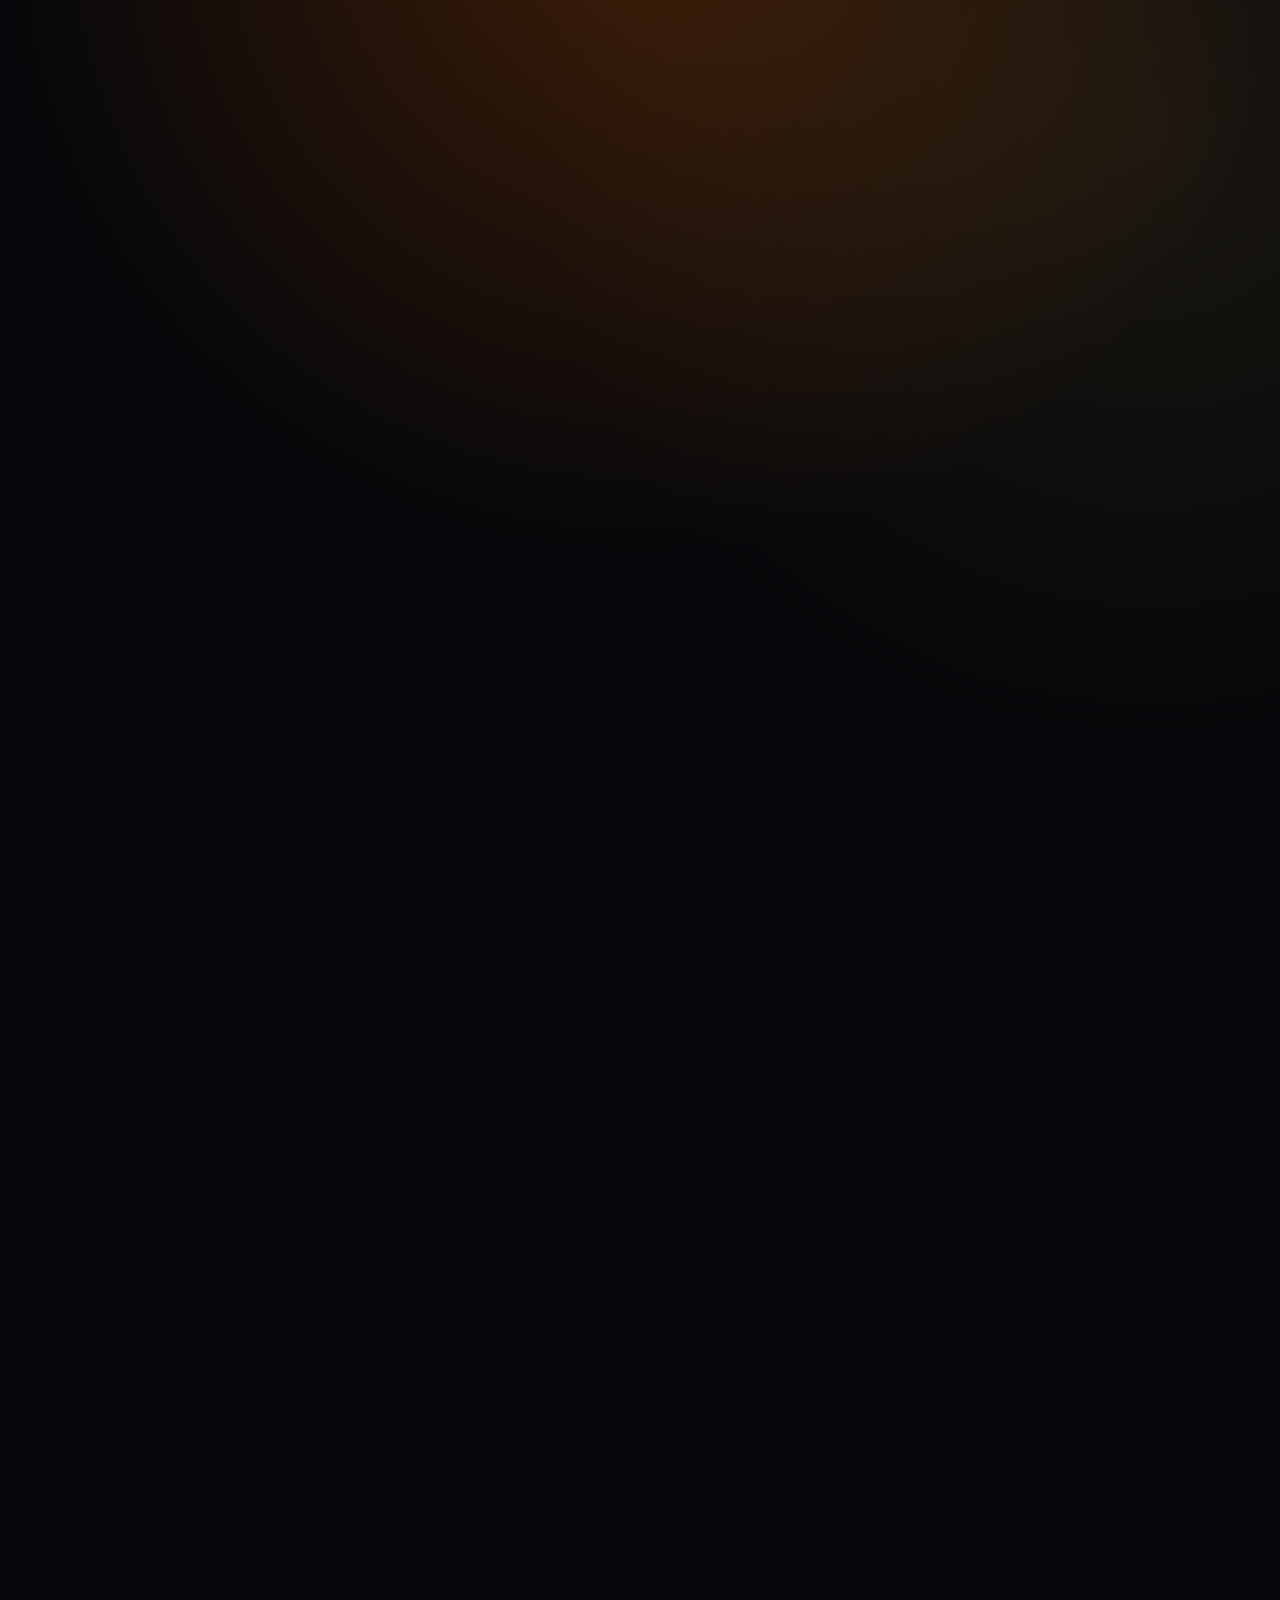
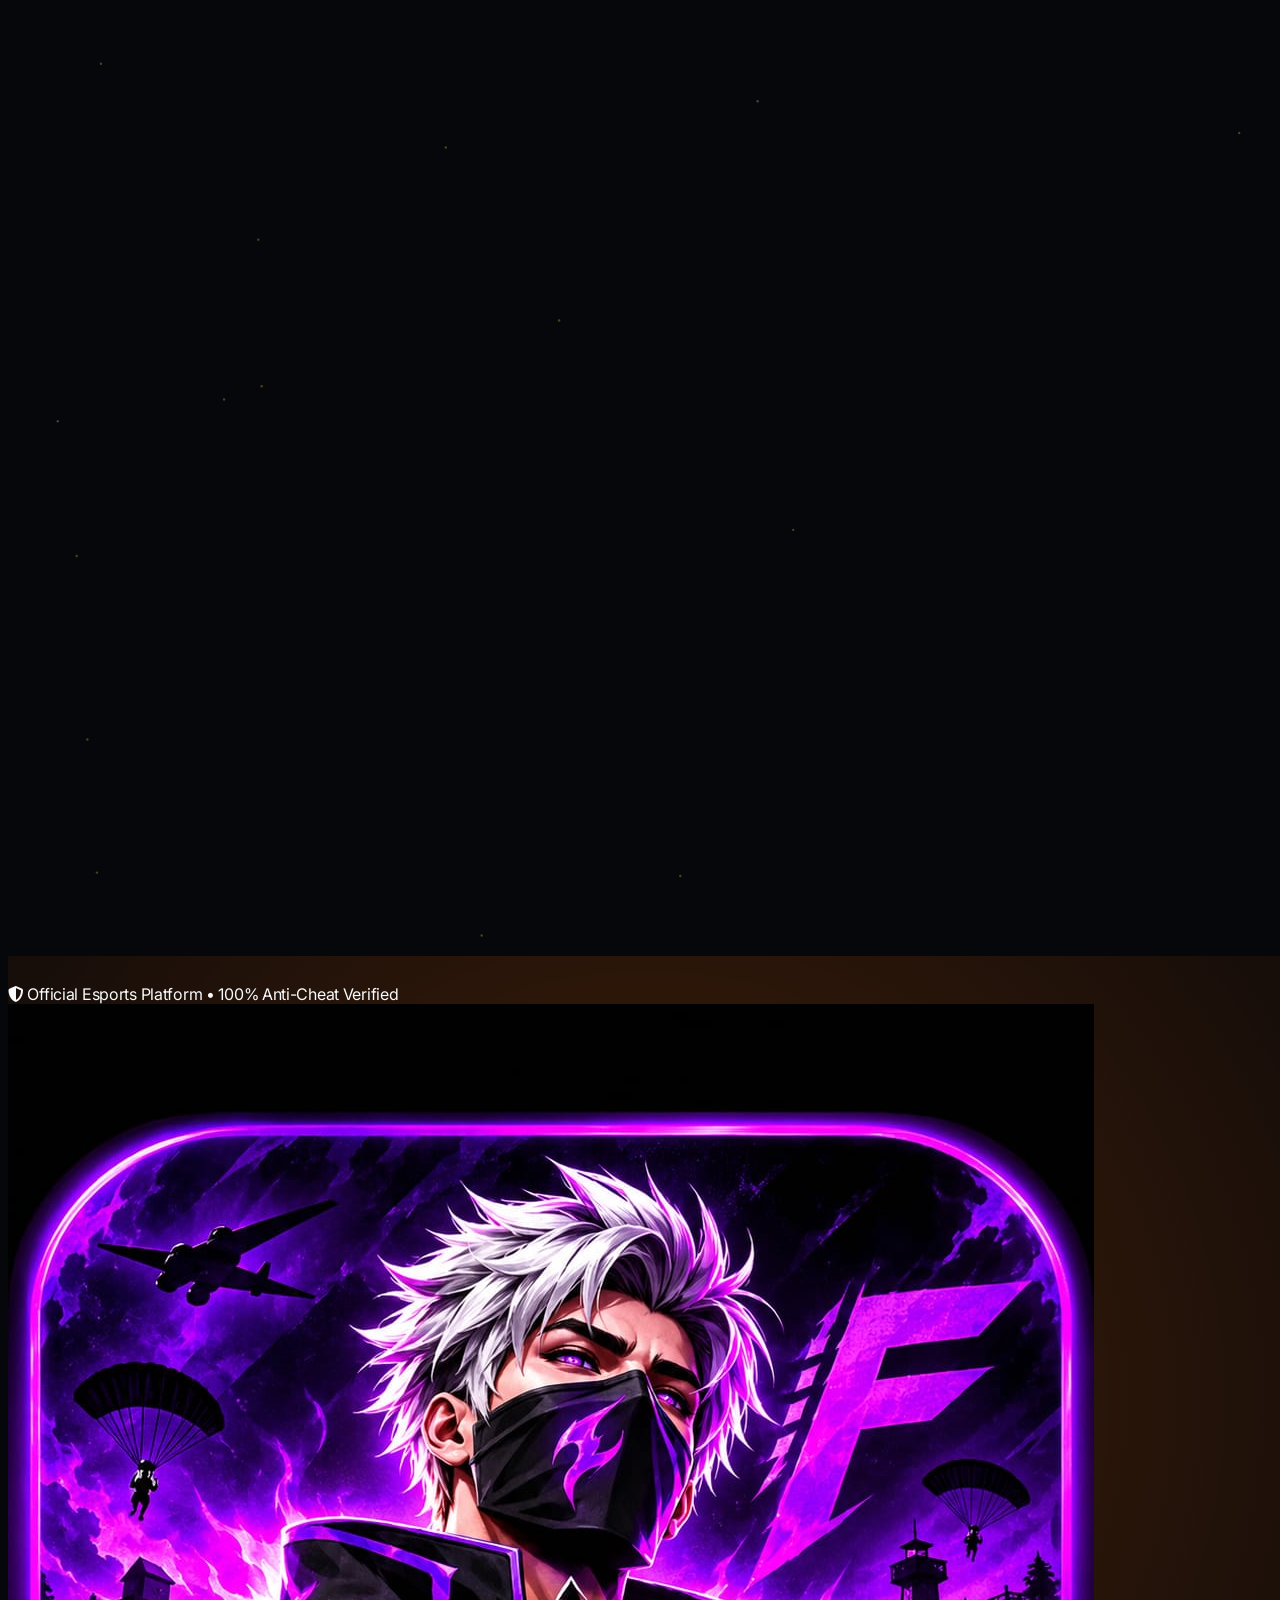
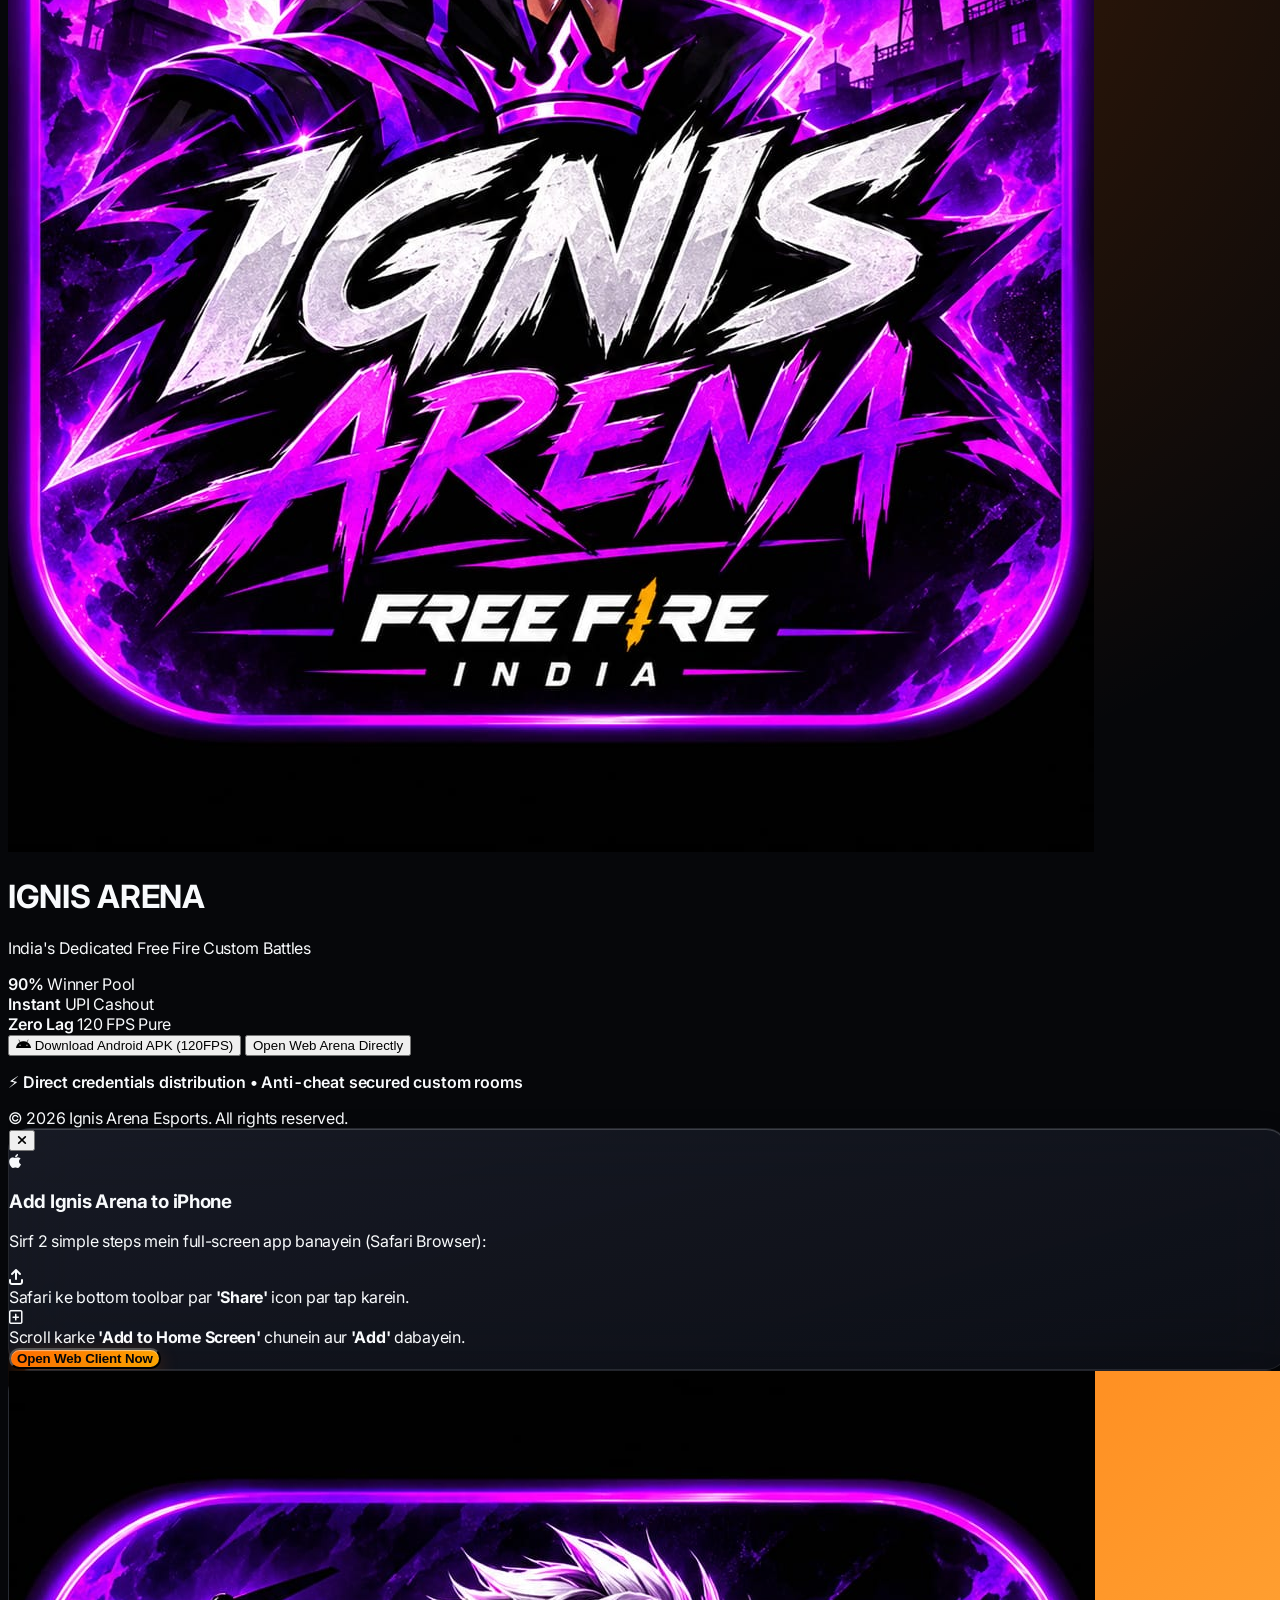
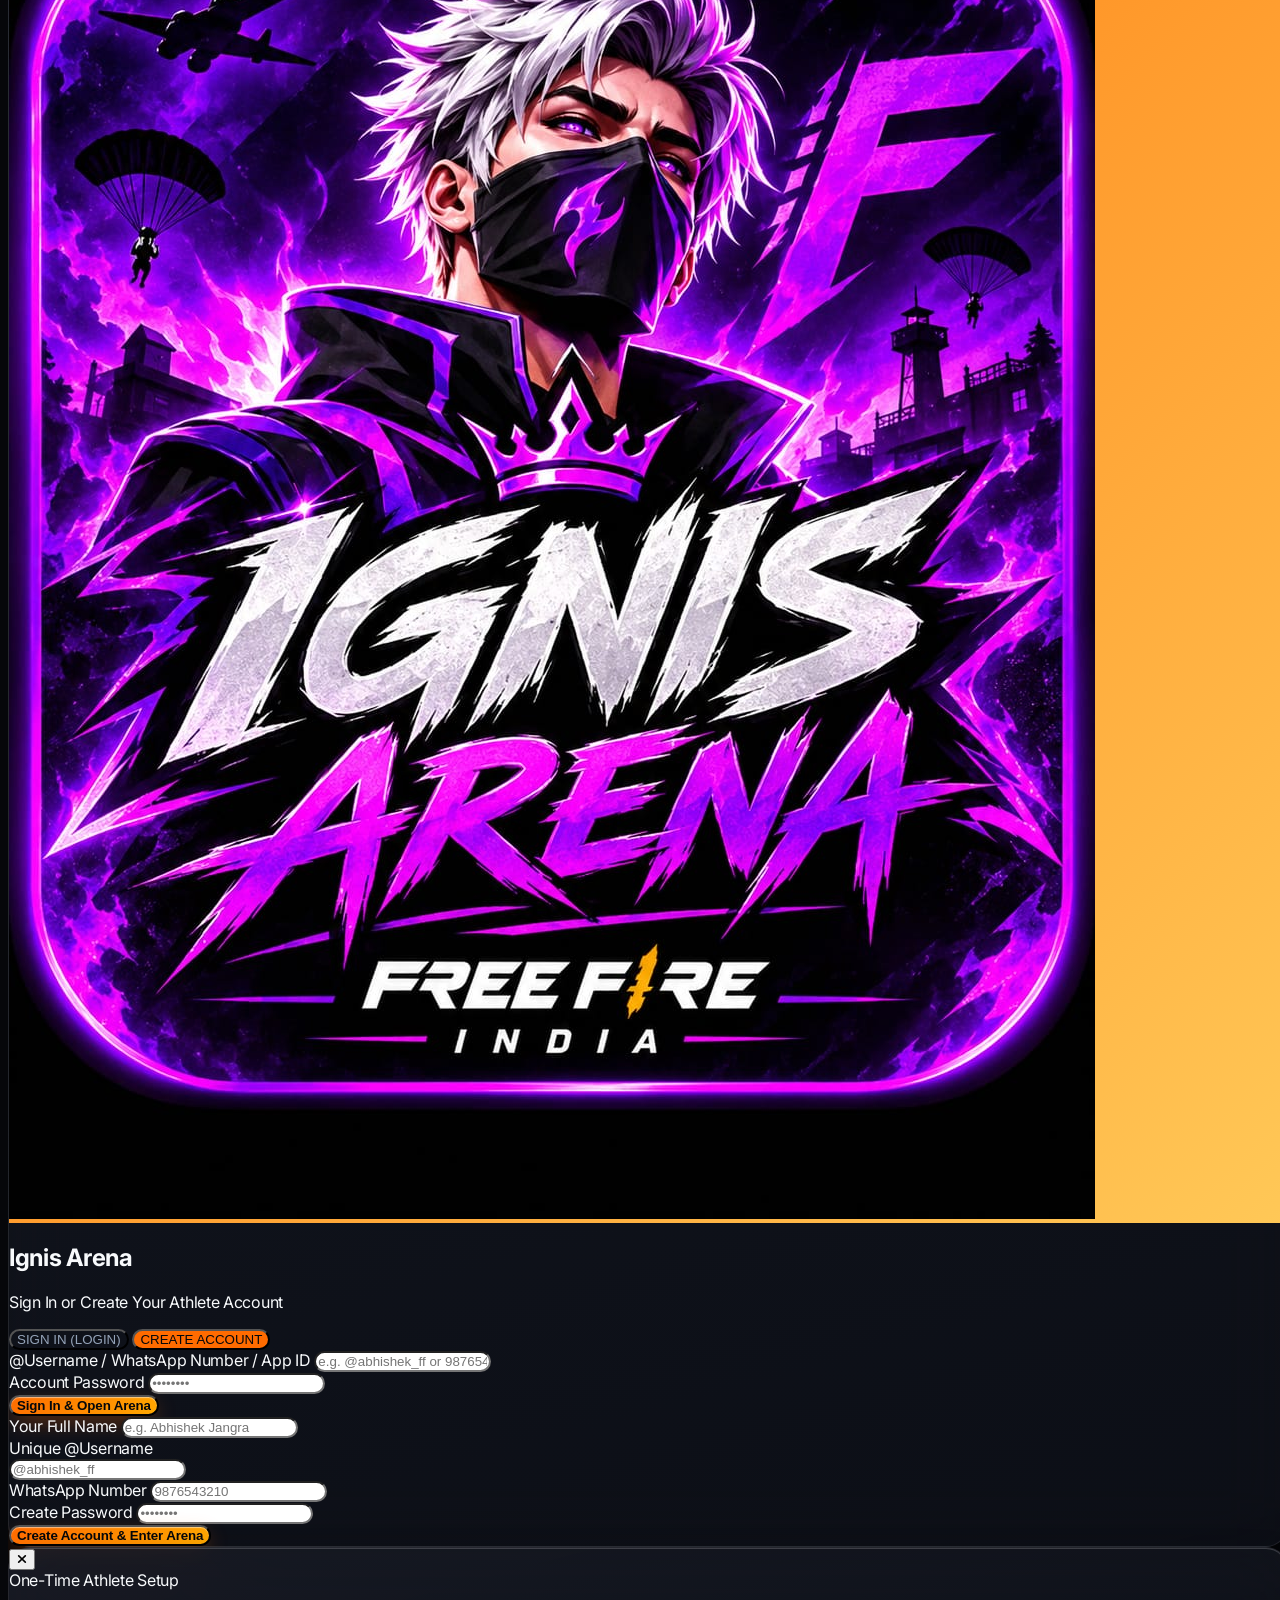
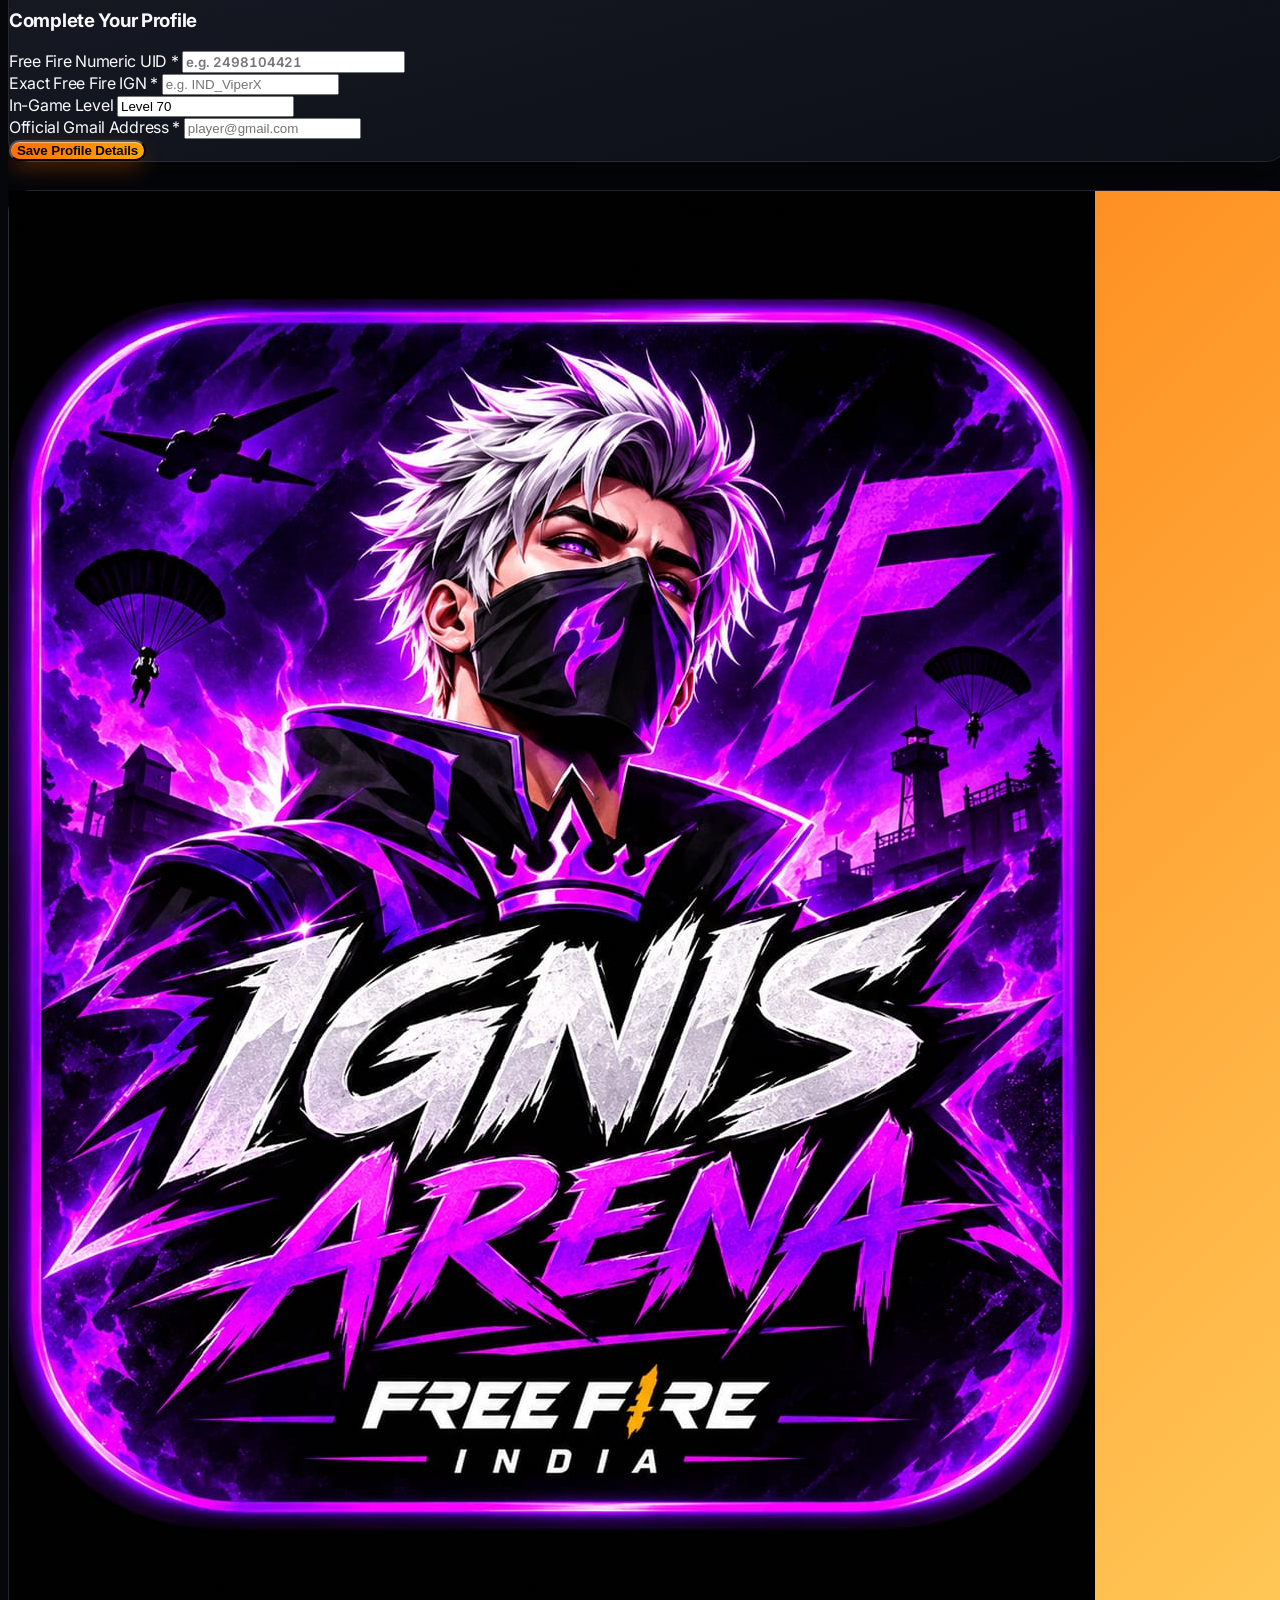
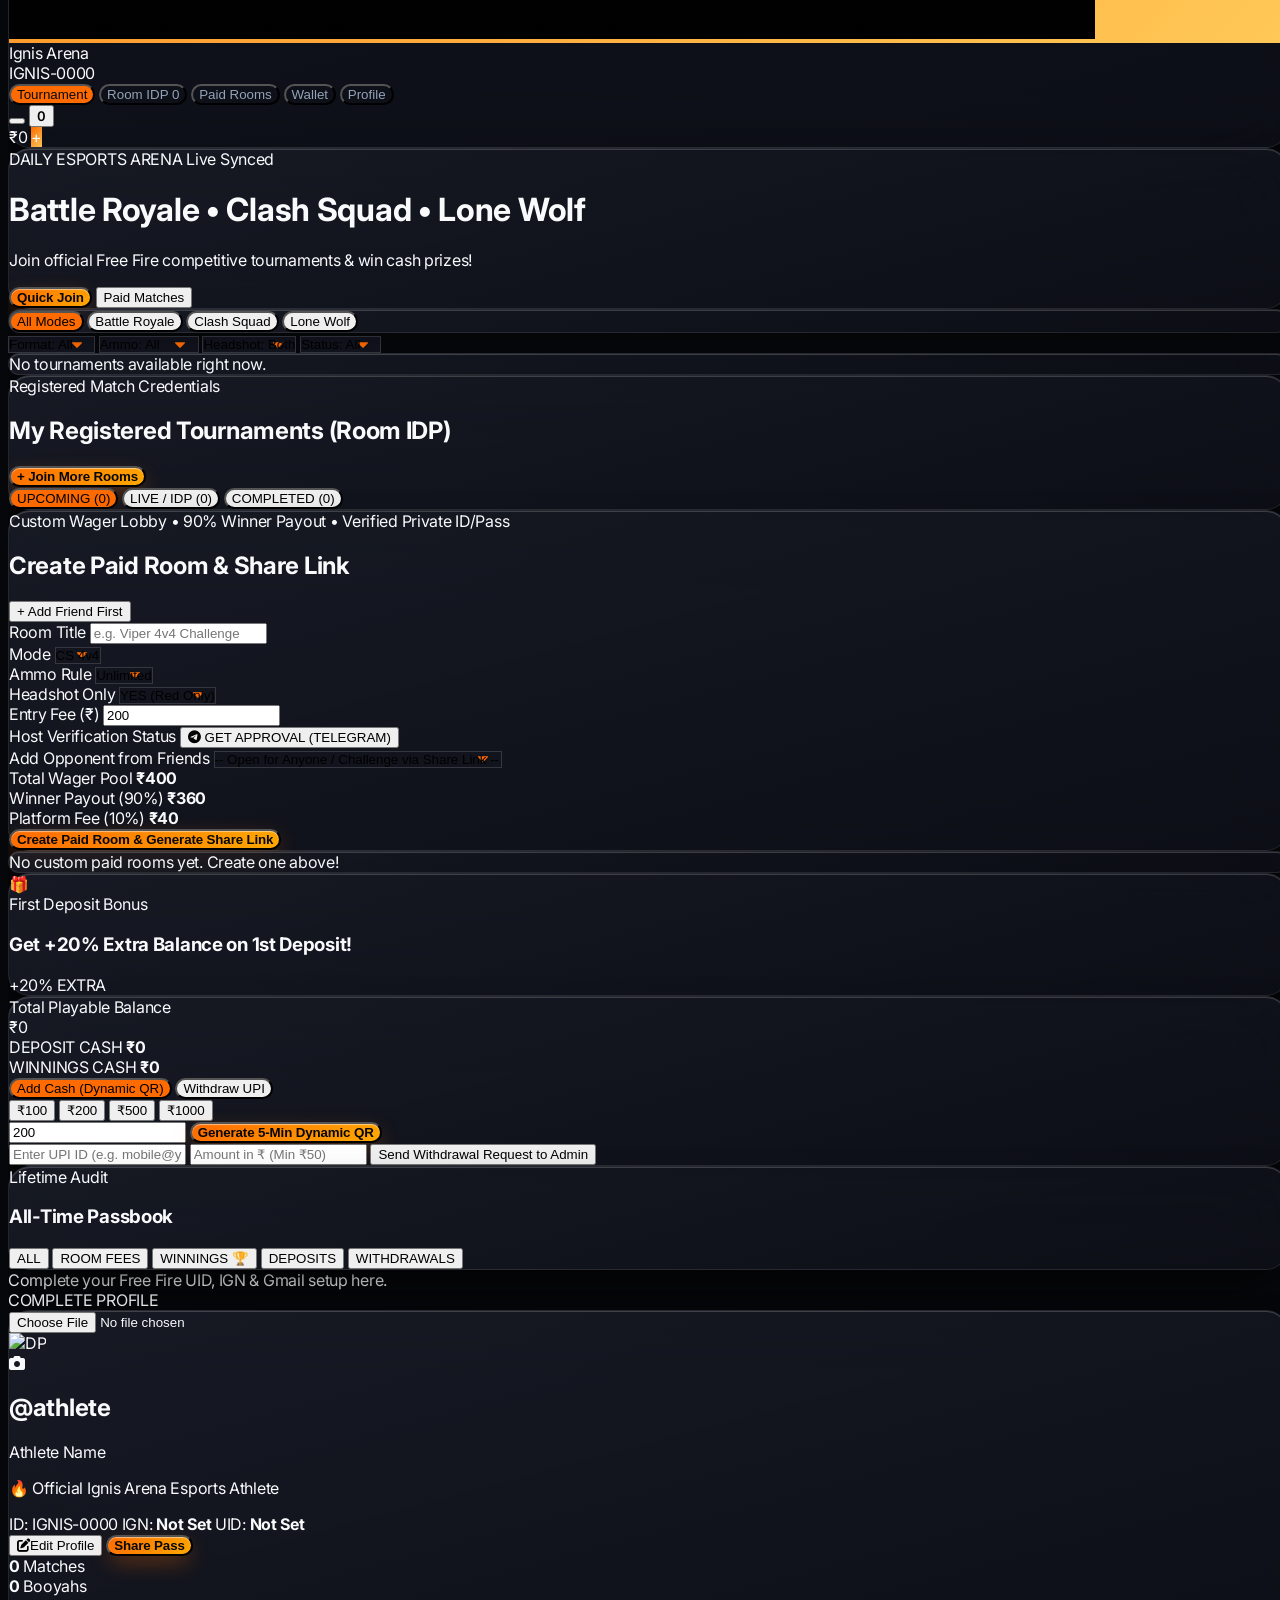
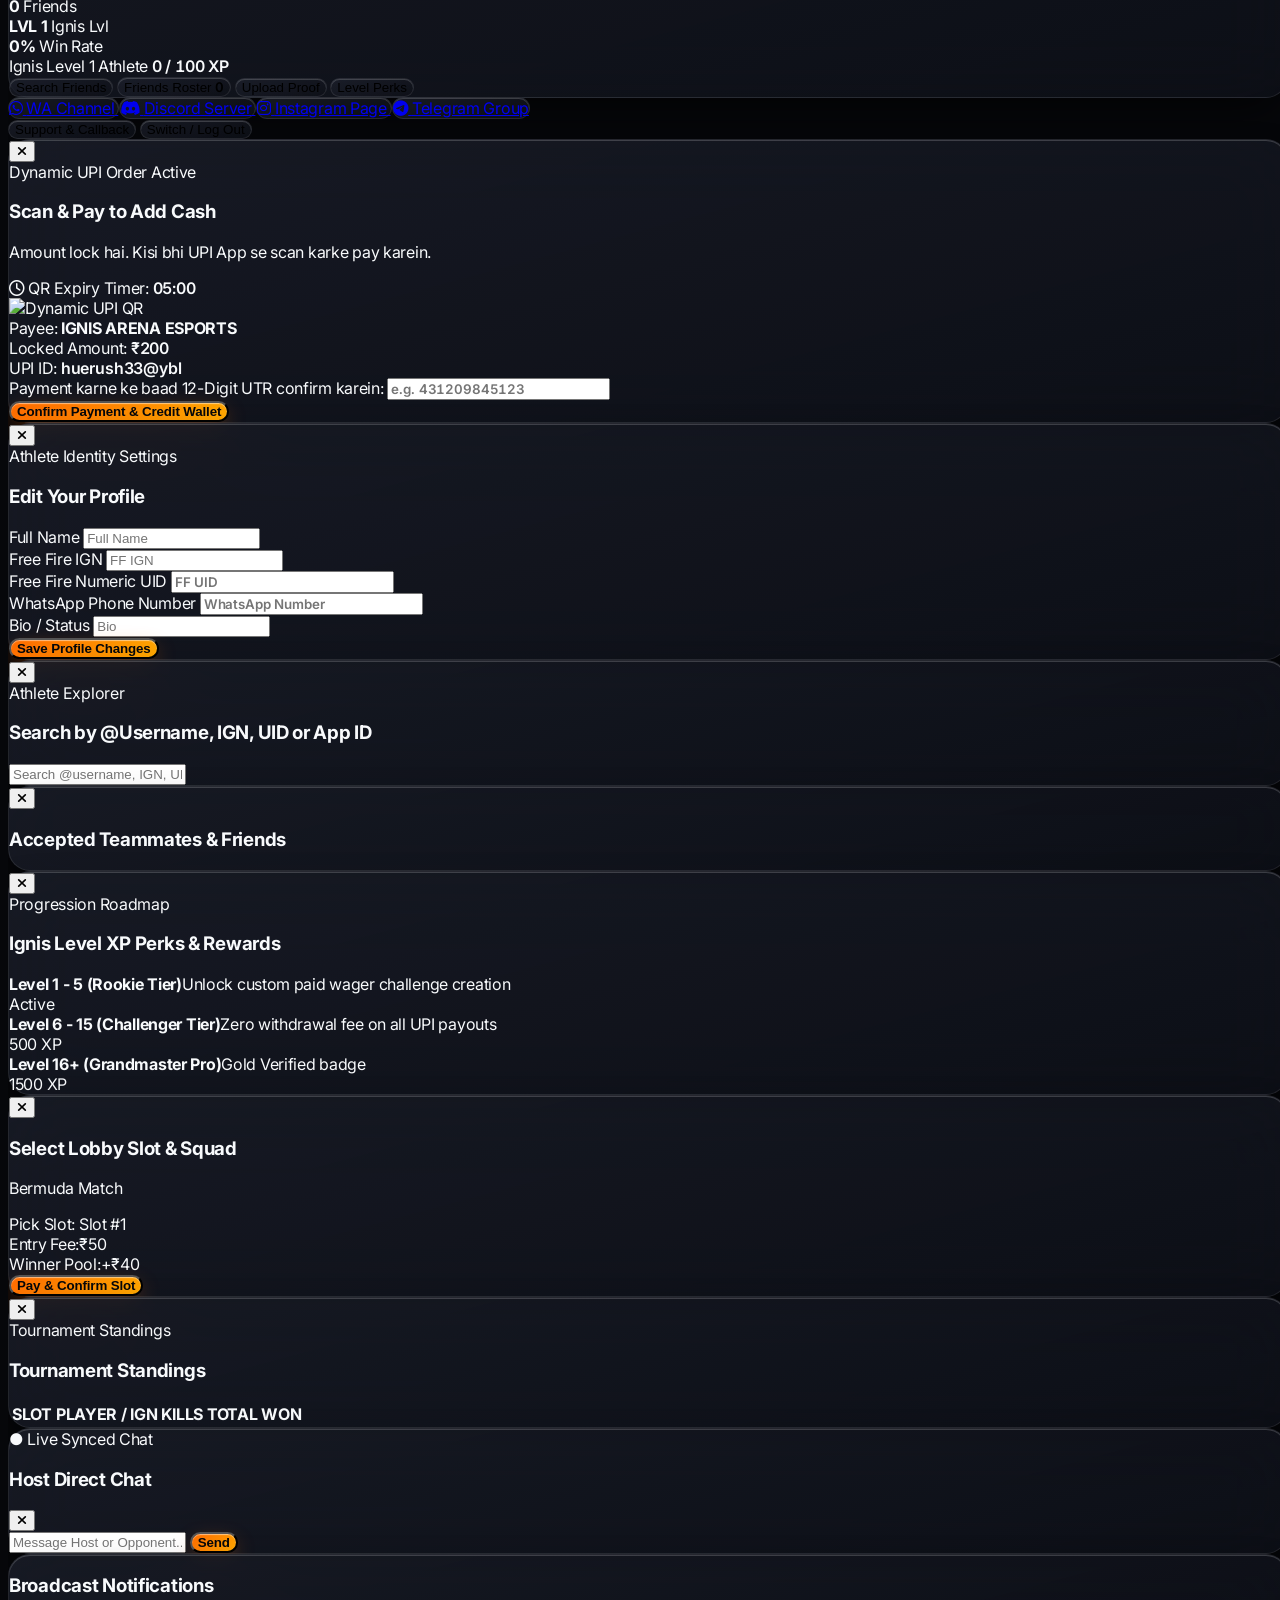
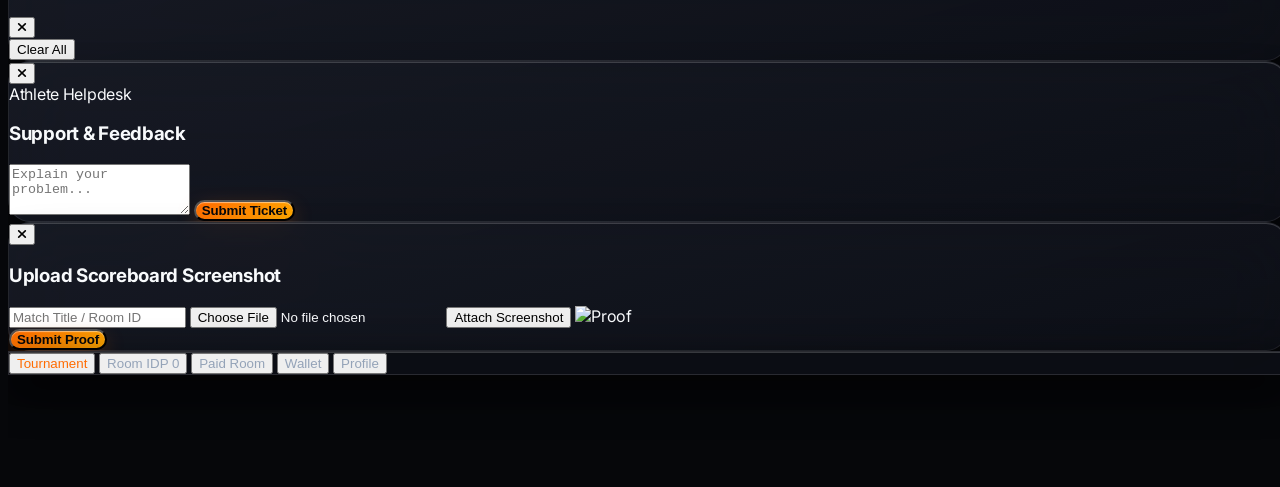
==== commit 96001c93: "Update index.html" ====
--- a/index.html
+++ b/index.html
@@ -38,14 +38,13 @@
       scroll-behavior: smooth;
     }
 
-    /* STATUS BAR & DYNAMIC ISLAND NOTCH SAFE PADDING */
-    .apk-safe-top {
-      padding-top: max(env(safe-area-inset-top), 2.5rem) !important;
-    }
-    @supports (-webkit-touch-callout: none) {
-      .apk-safe-top {
-        padding-top: max(env(safe-area-inset-top), 2.85rem) !important;
-      }
+    /* INSTAGRAM-STYLE SEAMLESS STATUS BAR (NO WHITE/ODD PATCH) */
+    .app-status-bar-spacer {
+      height: env(safe-area-inset-top, 28px);
+      min-height: 28px;
+      width: 100%;
+      background: transparent;
+      pointer-events: none;
     }
 
     .apk-safe-bottom {
@@ -135,8 +134,9 @@
   <div id="toastContainer" class="fixed top-4 right-3 left-3 sm:left-auto sm:right-5 z-[100] flex flex-col gap-2 sm:max-w-sm pointer-events-none"></div>
 
   <!-- GATEWAY SCREEN -->
-  <div id="ignisGatewayScreen" class="fixed inset-0 z-[80] bg-[#06070A] hero-glow-bg flex flex-col items-center justify-between p-5 sm:p-7 overflow-y-auto apk-safe-top">
-    <div class="pt-3 text-center">
+  <div id="ignisGatewayScreen" class="fixed inset-0 z-[80] bg-[#06070A] hero-glow-bg flex flex-col items-center justify-between p-5 sm:p-7 overflow-y-auto">
+    <div class="app-status-bar-spacer"></div>
+    <div class="pt-1 text-center">
       <div class="inline-flex items-center gap-2 px-3.5 py-1.5 rounded-full bg-emerald-500/10 border border-emerald-500/30 text-emerald-400 text-xs font-bold tracking-wide shadow-lg">
         <i class="fa-solid fa-shield-halved text-emerald-400"></i>
         <span>Official Esports Platform • 100% Anti-Cheat Verified</span>
@@ -353,11 +353,13 @@
     </div>
   </div>
 
-  <!-- MAIN AUTHENTICATED PORTAL (SAFE AREA FIXED) -->
-  <div id="mainPlayerPortal" class="relative z-10 max-w-5xl mx-auto px-3 sm:px-5 apk-safe-top hidden">
-
-    <!-- TOP BAR -->
-    <header class="sticky top-1 z-30 laser-card px-3 py-2.5 mb-3 flex items-center justify-between gap-2 shadow-2xl">
+  <!-- MAIN AUTHENTICATED PORTAL (SEAMLESS EDGE-TO-EDGE LIKE INSTAGRAM) -->
+  <div id="mainPlayerPortal" class="relative z-10 max-w-5xl mx-auto px-3 sm:px-5 hidden">
+    <!-- NATIVE TRANSPARENT STATUS BAR SPACE -->
+    <div class="app-status-bar-spacer"></div>
+
+    <!-- TOP BAR (CLEAN & NON-FLOATING UNDER STATUS BAR) -->
+    <header class="laser-card px-3 py-2.5 mb-3 flex items-center justify-between gap-2 shadow-2xl">
       <div class="flex items-center gap-2.5 cursor-pointer min-w-0" onclick="PlayerApp.switchTab('tournaments')">
         <div class="w-10 h-10 rounded-xl flex items-center justify-center text-black text-lg shadow-md flex-shrink-0 overflow-hidden border border-[#FF6B00]/40" style="background: linear-gradient(135deg, #FF6B00, #FFC857);">
           <img id="headerBrandLogo" src="logo.png" alt="Ignis Logo" class="w-full h-full object-cover">
@@ -971,11 +973,6 @@
         <p class="text-xs text-slate-400" id="joinModalSubtitle">Bermuda Match</p>
       </div>
 
-      <div id="squadFriendsCoPaySection" class="hidden space-y-2">
-        <span class="text-[11px] font-bold text-[#FFC857] block">Select Teammate from Friends:</span>
-        <div id="squadTeammateDropdownsList" class="space-y-1.5"></div>
-      </div>
-
       <div>
         <div class="flex items-center justify-between text-xs mb-1.5 font-bold">
           <span class="text-slate-300">Pick Slot:</span>
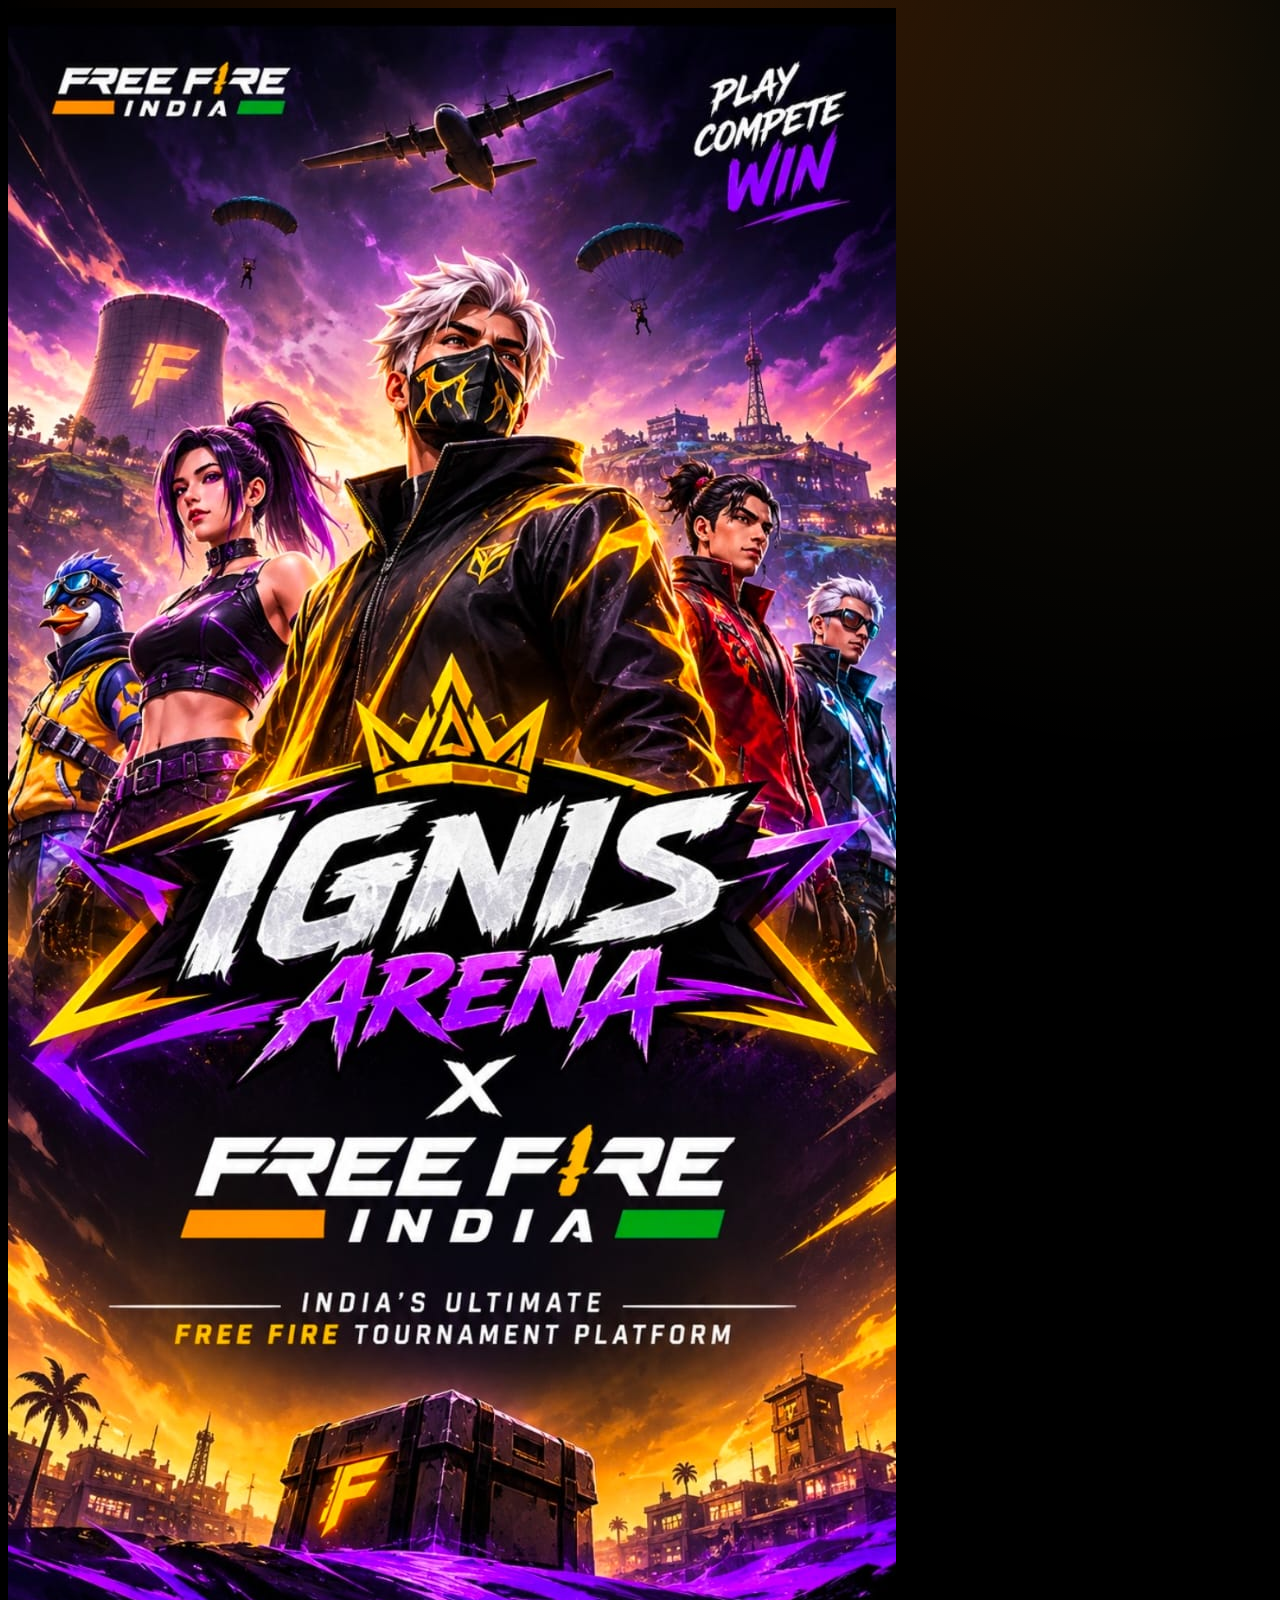
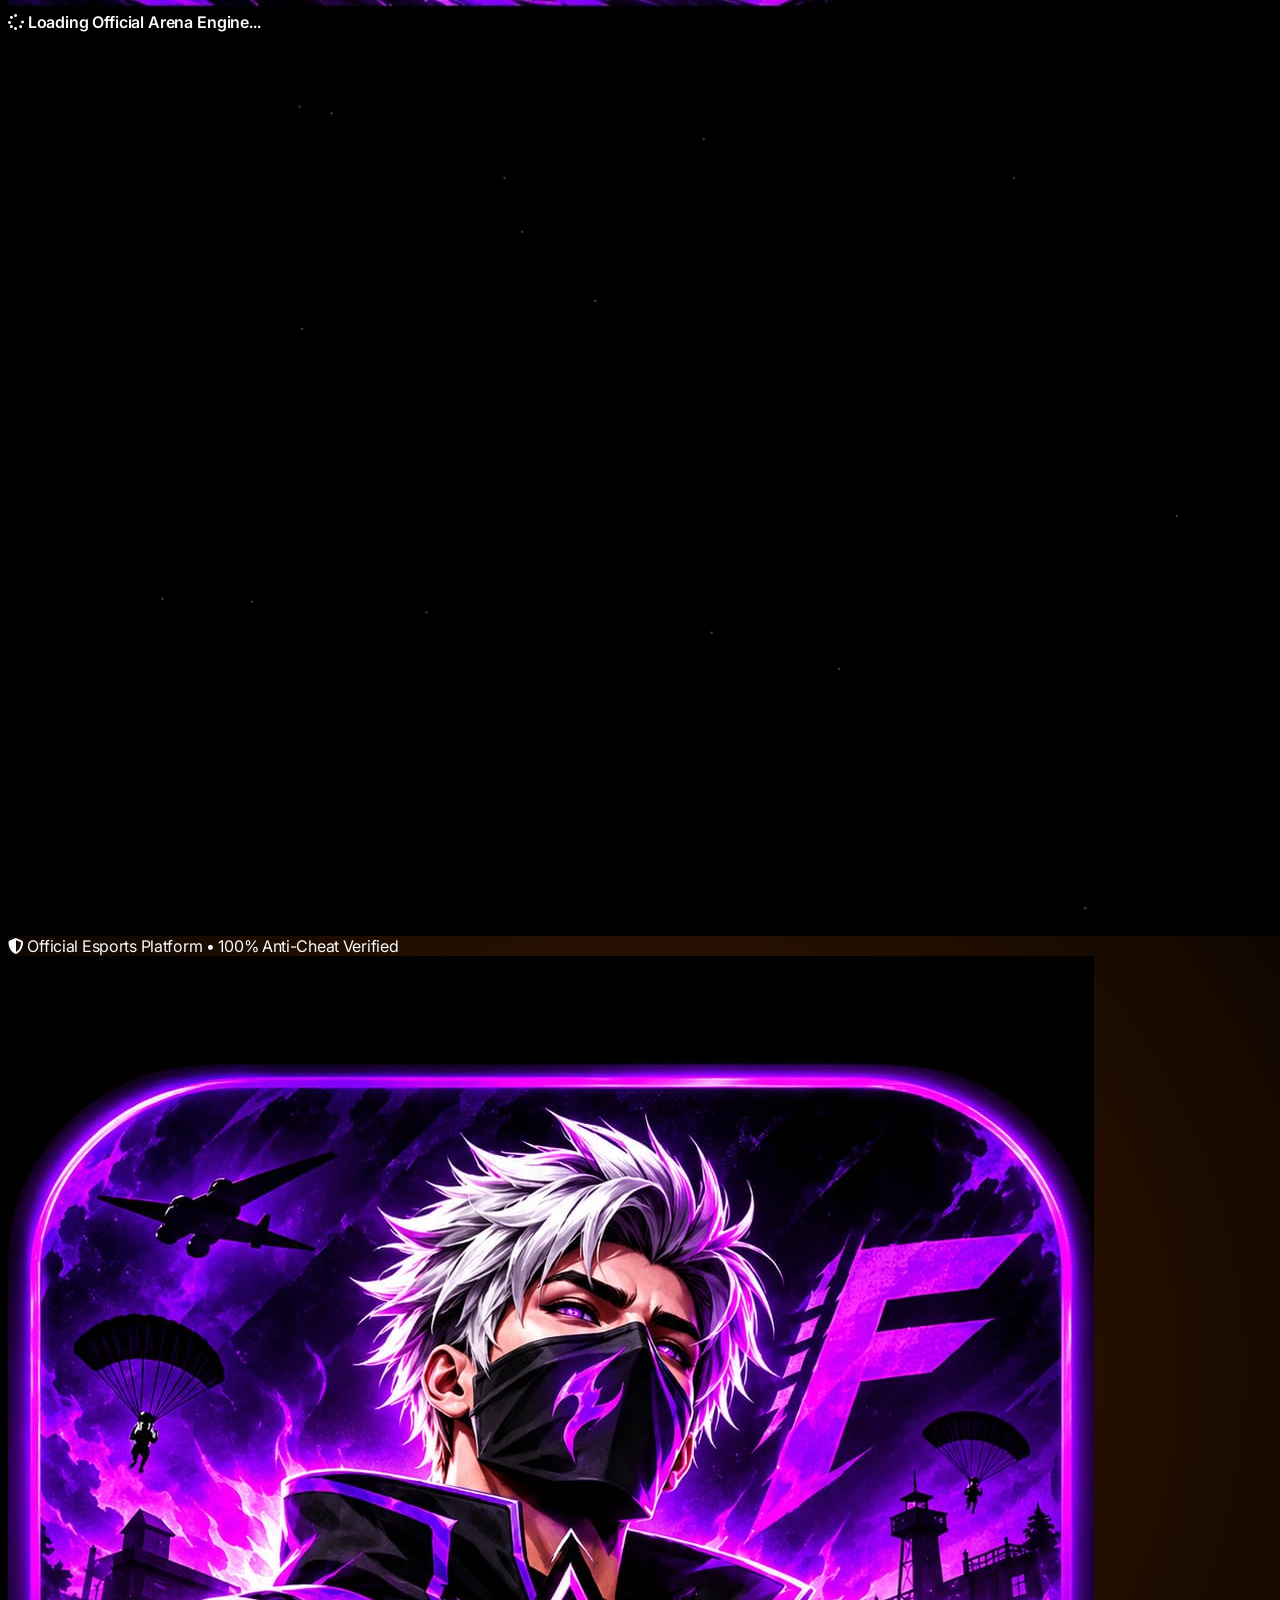
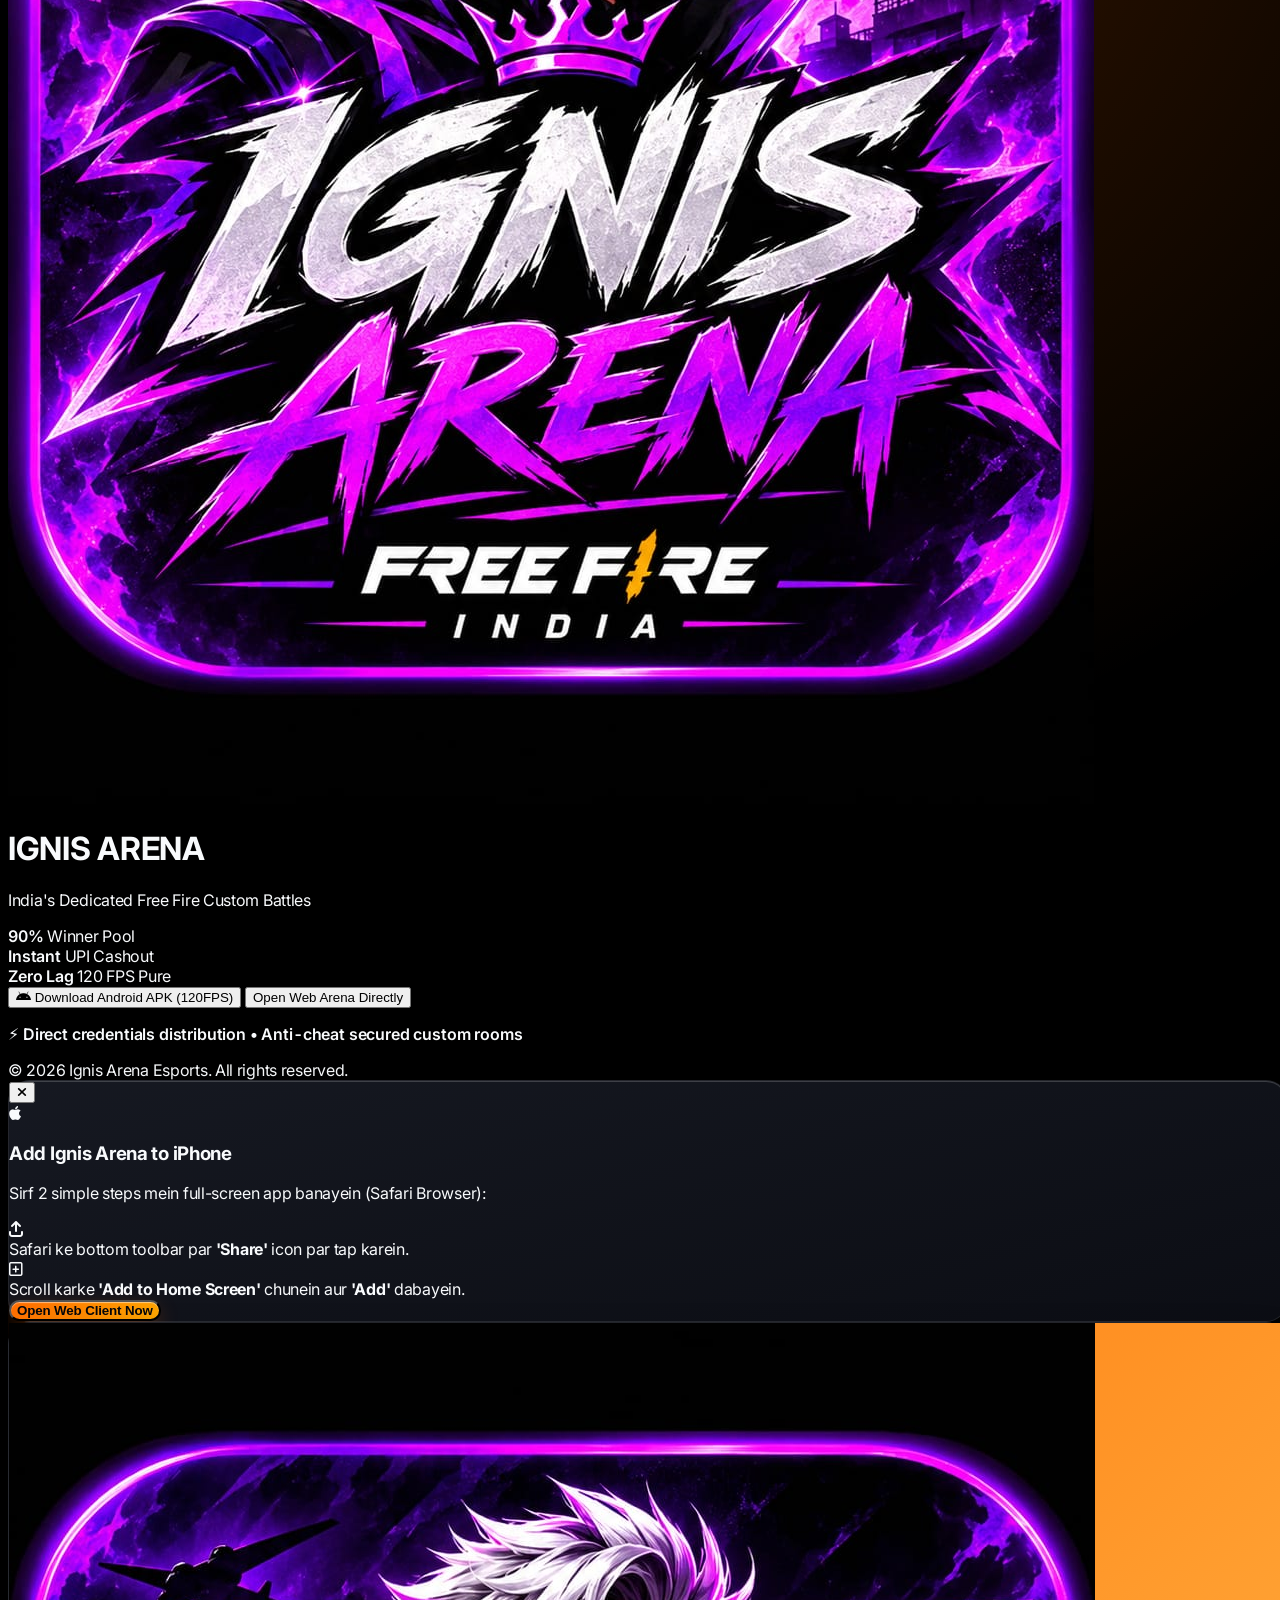
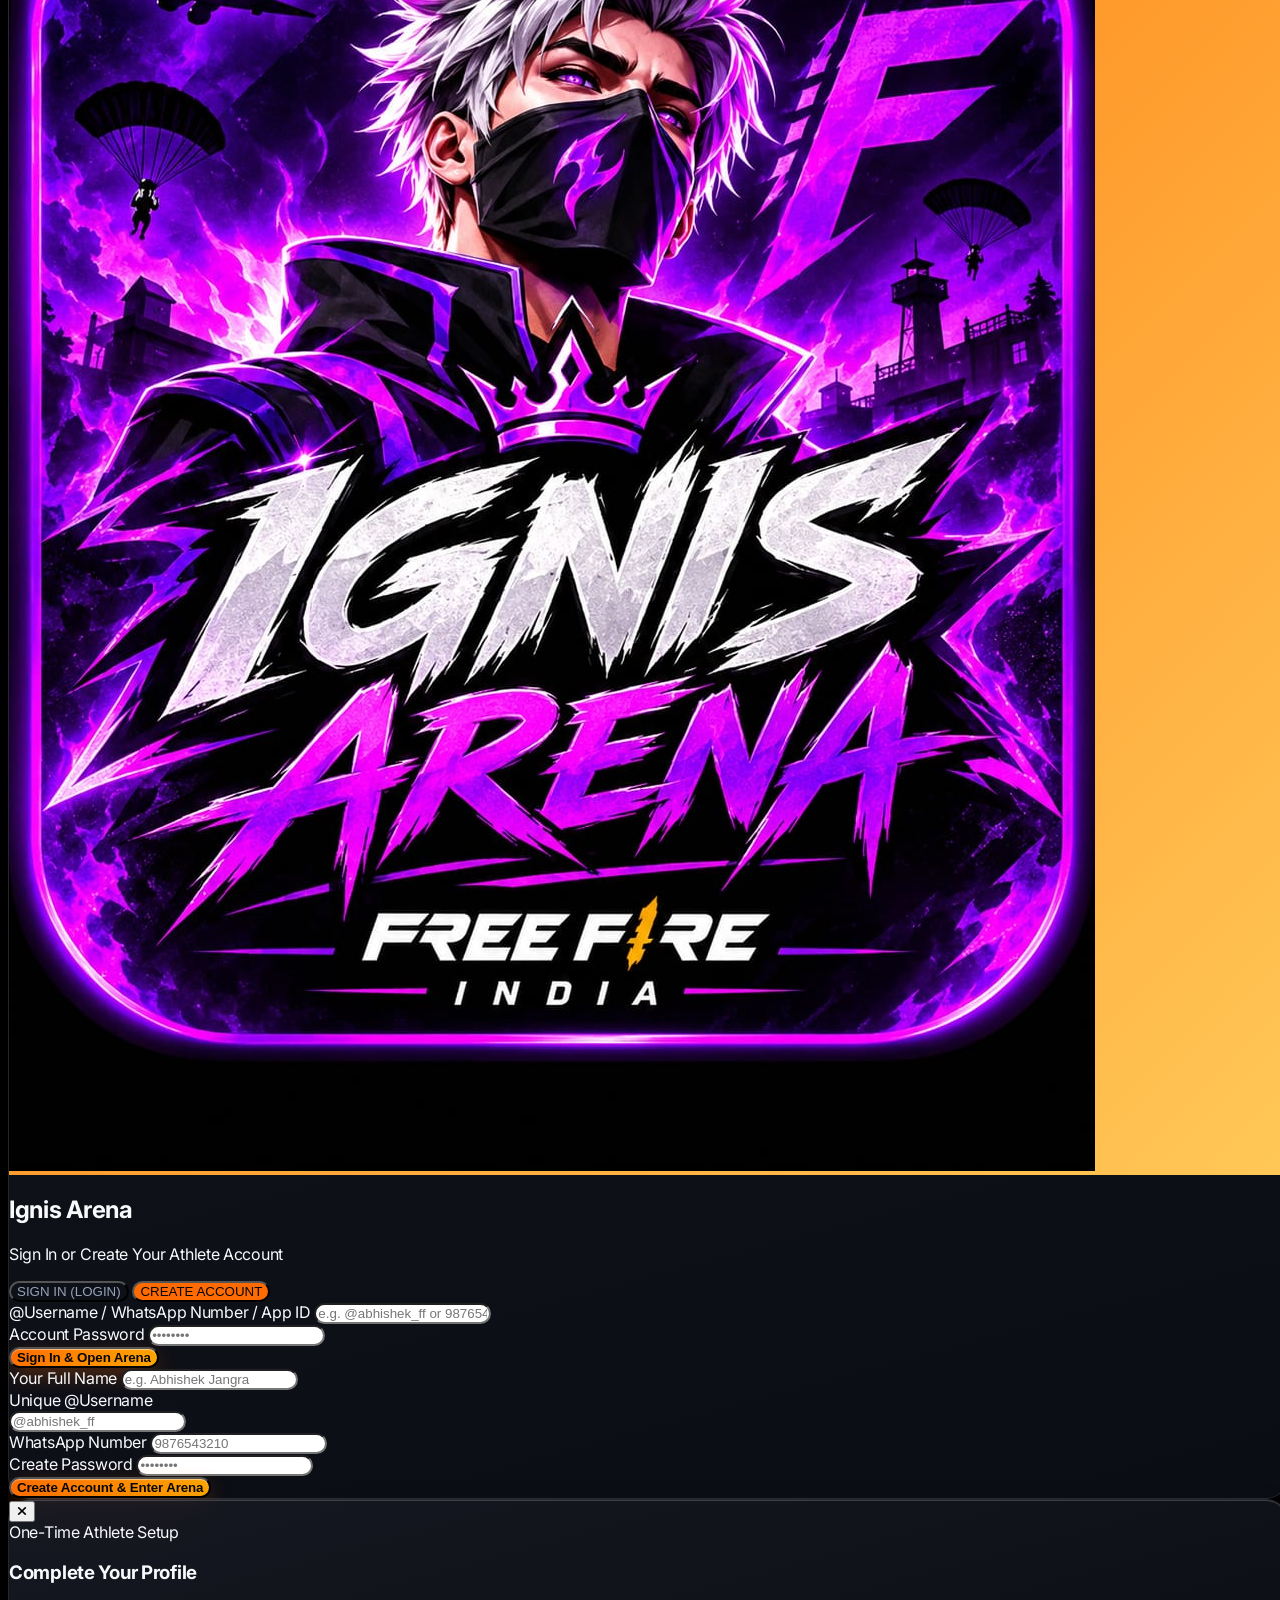
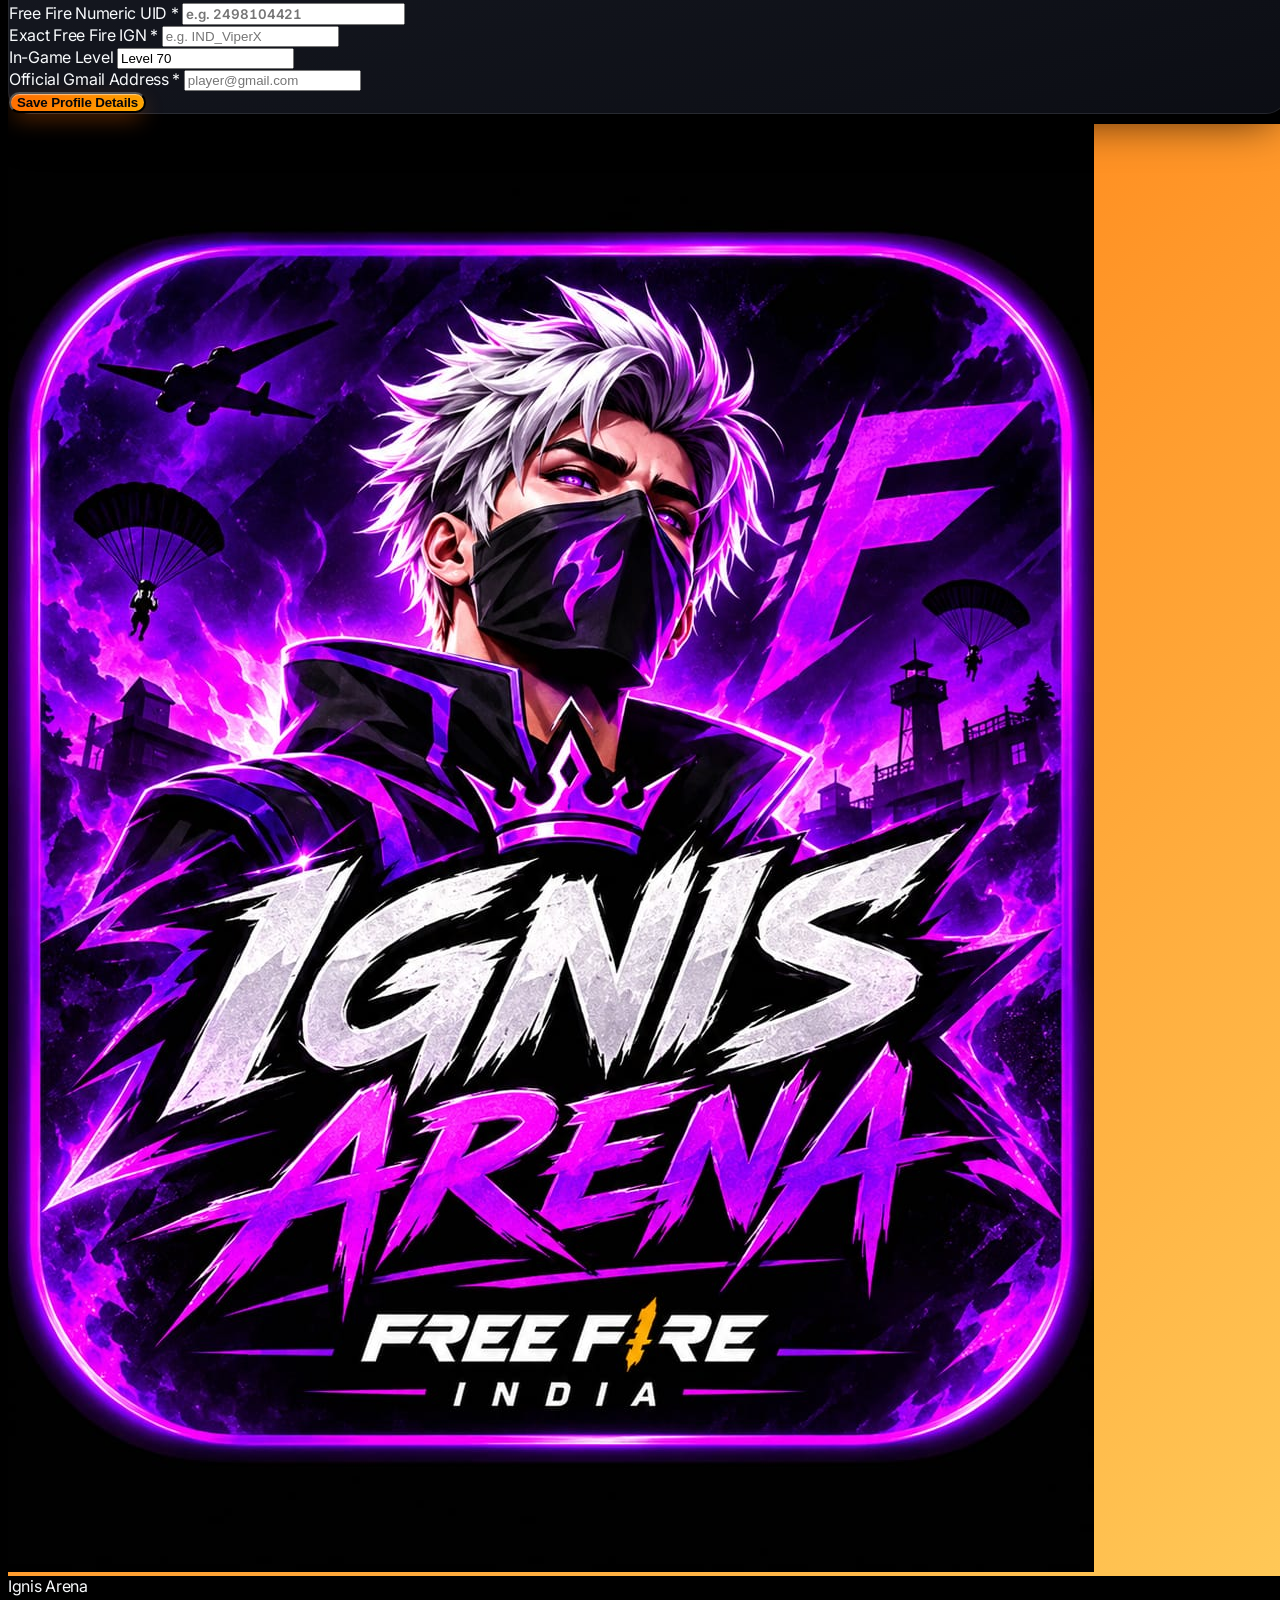
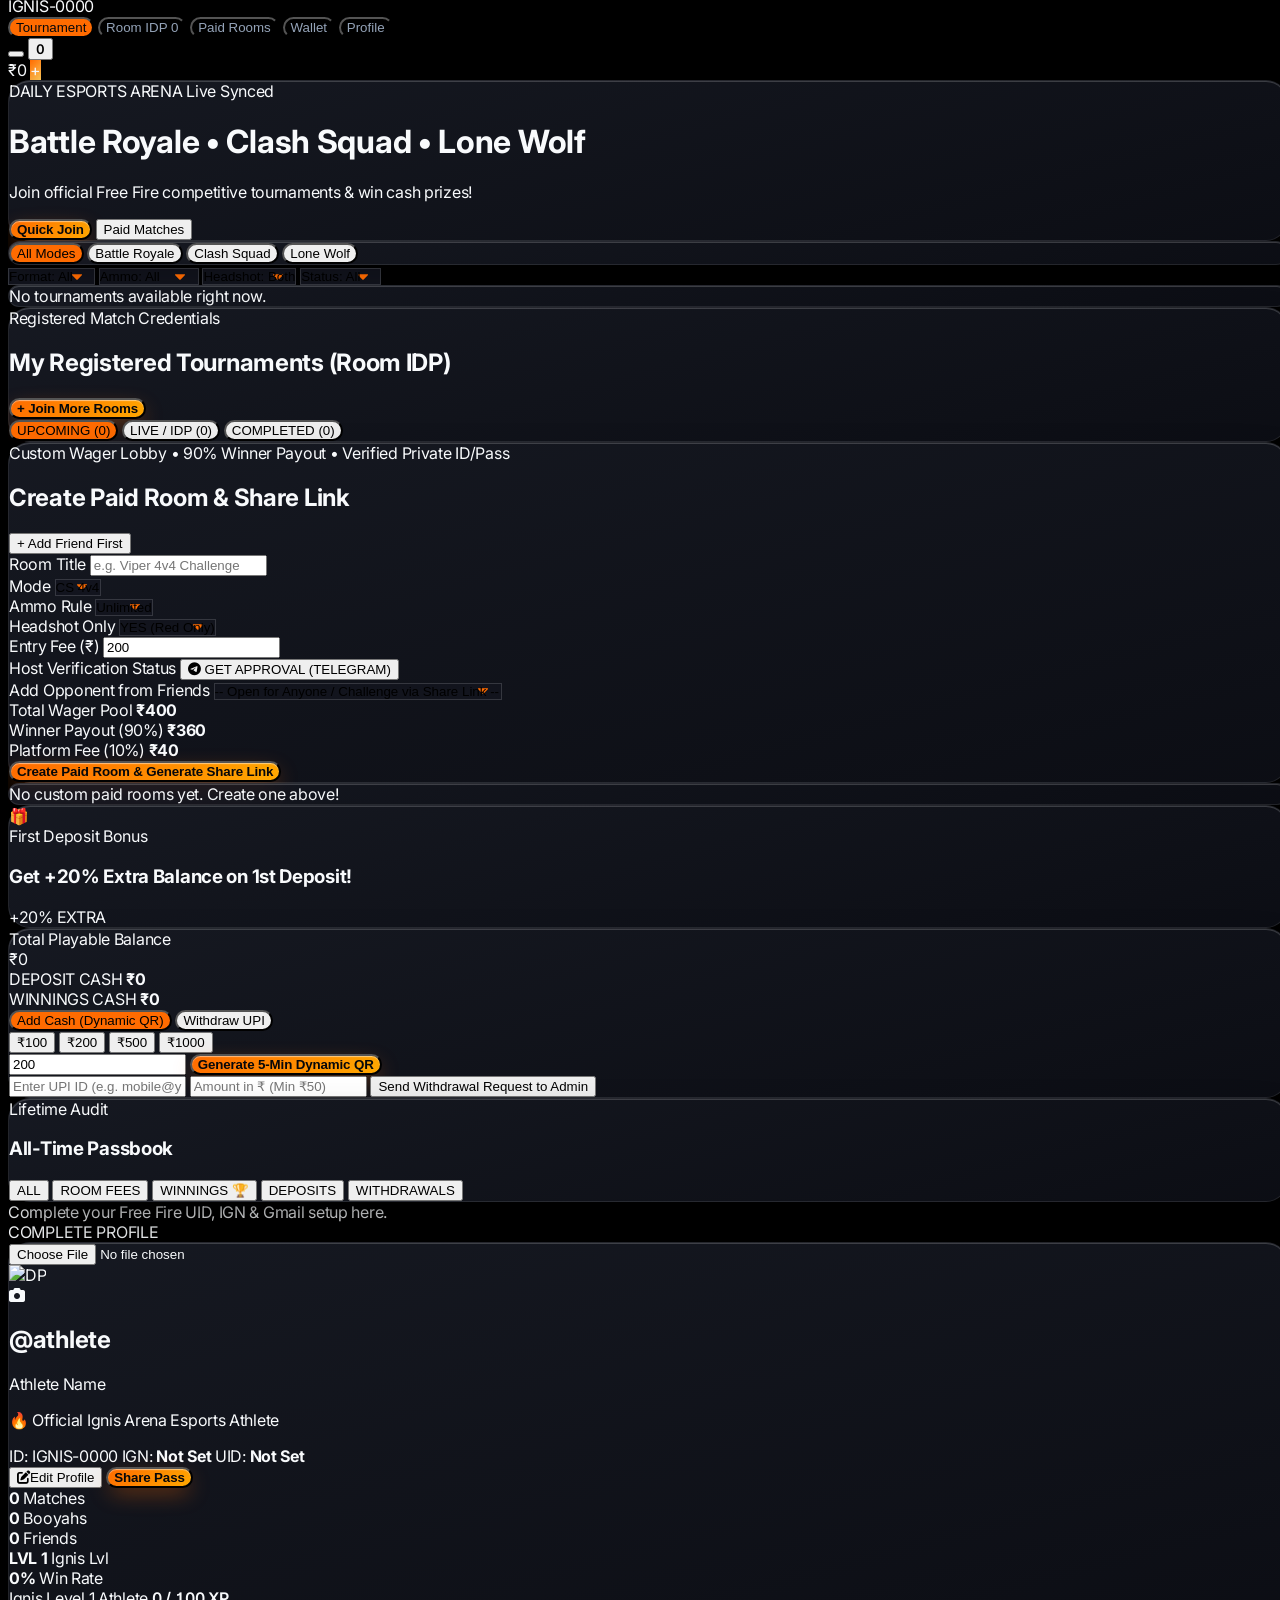
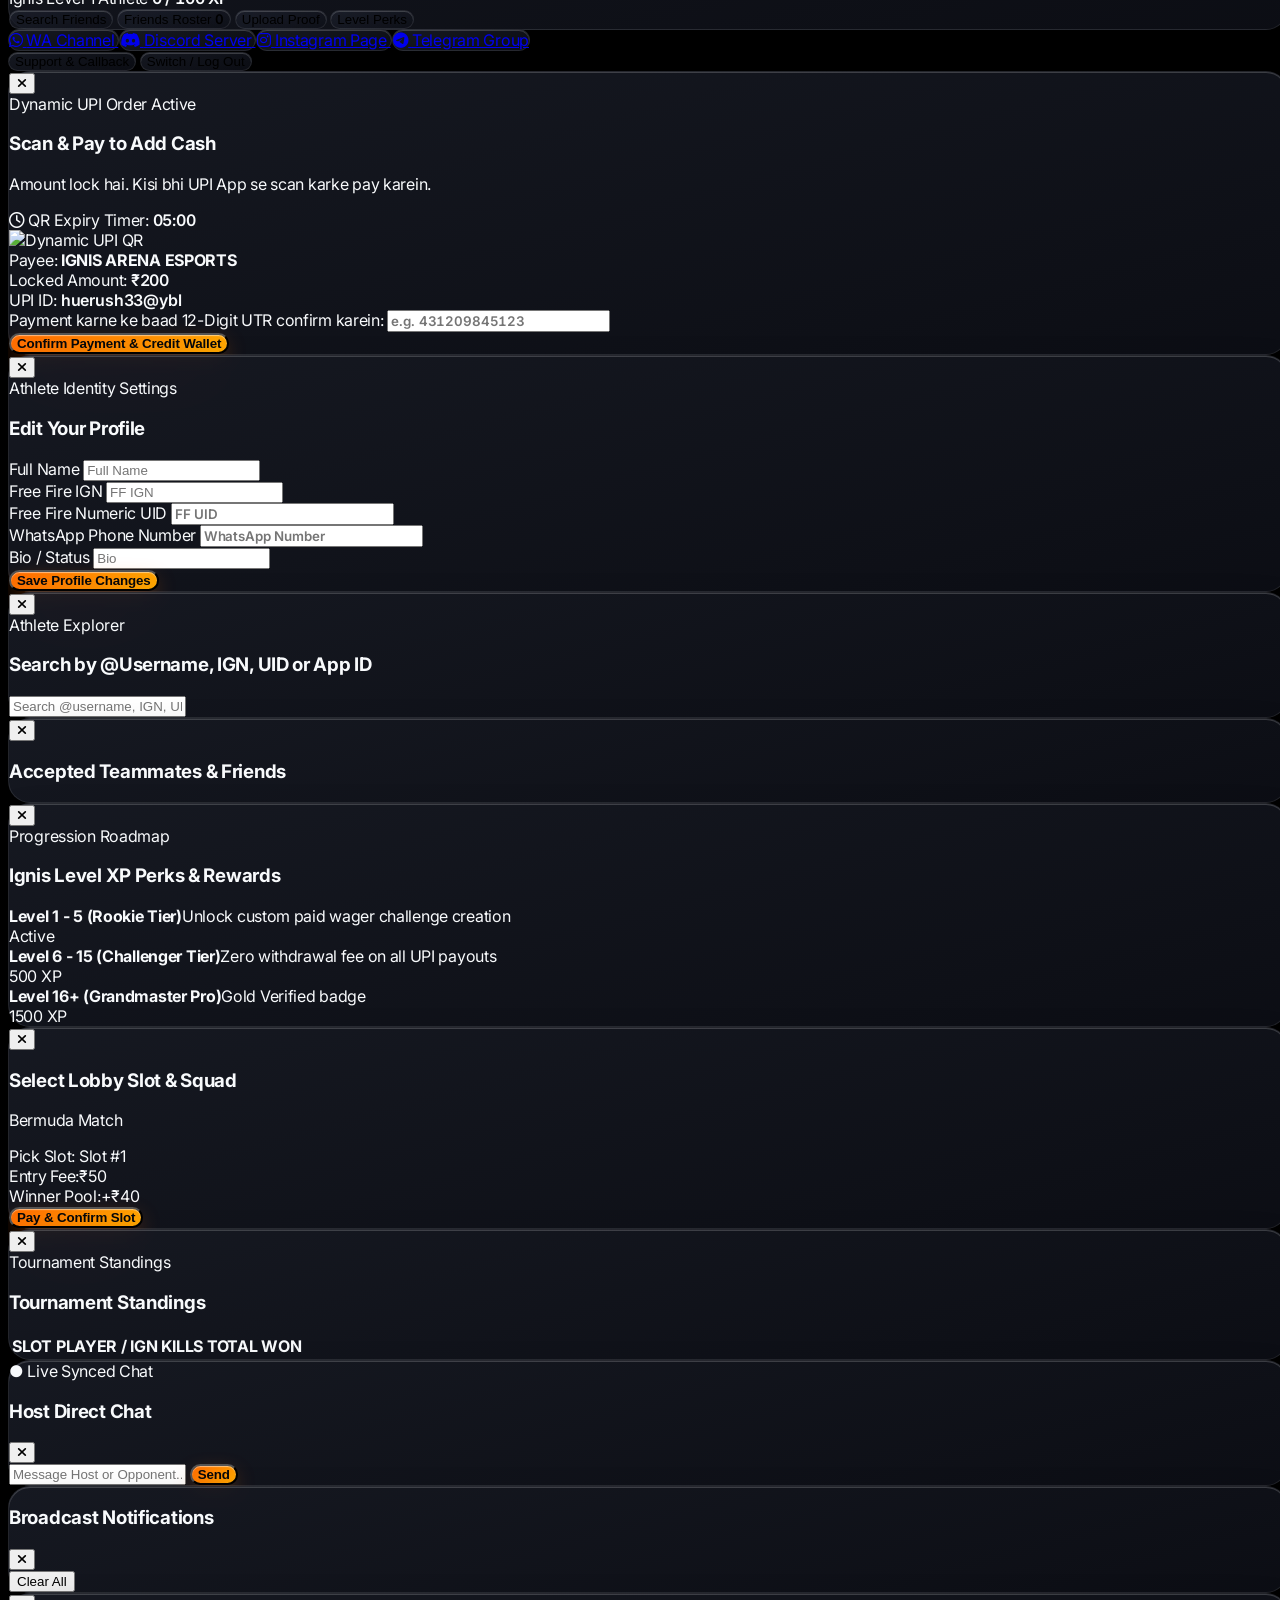
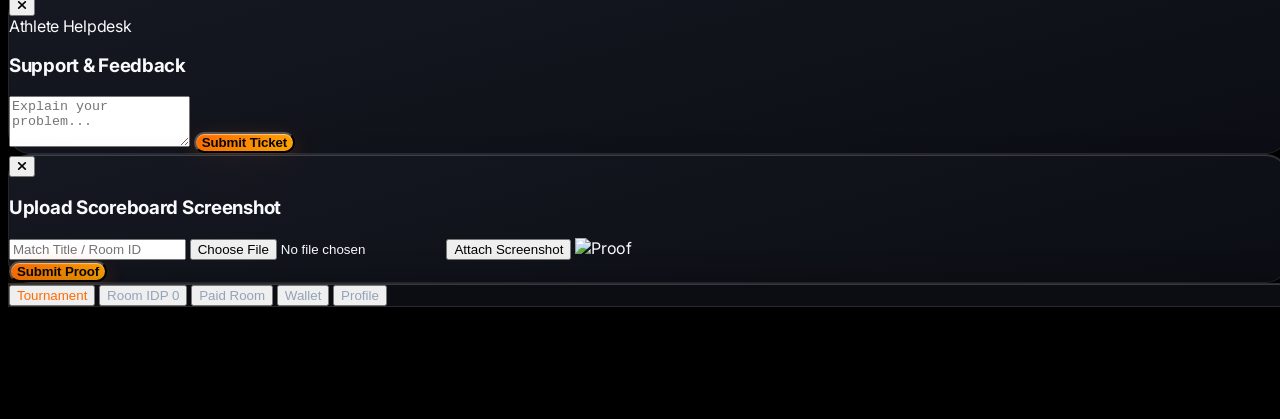
==== commit bff5df94: "Update index.html" ====
--- a/index.html
+++ b/index.html
@@ -3,7 +3,7 @@
 <head>
   <meta charset="UTF-8">
   <meta name="viewport" content="width=device-width, initial-scale=1.0, maximum-scale=1.0, user-scalable=no, viewport-fit=cover">
-  <meta name="theme-color" content="#06070A">
+  <meta name="theme-color" content="#000000">
   <meta name="mobile-web-app-capable" content="yes">
   <meta name="apple-mobile-web-app-capable" content="yes">
   <meta name="apple-mobile-web-app-status-bar-style" content="black-translucent">
@@ -30,7 +30,7 @@
   <style>
     * { -webkit-tap-highlight-color: transparent; outline: none; }
     html, body {
-      background-color: #06070A;
+      background-color: #000000 !important;
       overflow-x: hidden;
       overflow-y: auto !important;
       -webkit-overflow-scrolling: touch;
@@ -38,13 +38,10 @@
       scroll-behavior: smooth;
     }
 
-    /* INSTAGRAM-STYLE SEAMLESS STATUS BAR (NO WHITE/ODD PATCH) */
-    .app-status-bar-spacer {
-      height: env(safe-area-inset-top, 28px);
-      min-height: 28px;
-      width: 100%;
-      background: transparent;
-      pointer-events: none;
+    /* INSTAGRAM STYLE SEAMLESS STATUS BAR */
+    .insta-top-bar {
+      padding-top: max(env(safe-area-inset-top), 10px);
+      background: #000000;
     }
 
     .apk-safe-bottom {
@@ -115,18 +112,14 @@
     }
   </script>
 </head>
-<body class="apk-safe-bottom lg:pb-16 select-none bg-[#06070A]">
-
-  <!-- SPLASH SCREEN OVERLAY -->
-  <div id="ignisSplashScreen" class="fixed inset-0 z-[120] bg-[#06070A] flex flex-col items-center justify-center p-4 transition-opacity duration-300">
-    <div class="relative w-44 h-44 rounded-3xl overflow-hidden border-2 border-[#FF6B00]/40 shadow-2xl mb-4">
-      <img id="customSplashPosterImg" src="assets/splash.png" alt="Ignis Splash" class="w-full h-full object-cover">
-      <div class="absolute inset-0 bg-gradient-to-t from-black via-transparent to-transparent"></div>
-    </div>
-    <div class="font-extrabold text-xl tracking-wider text-white">IGNIS <span class="text-[#FF6B00]">ARENA</span></div>
-    <div class="flex items-center gap-2 mt-2 text-xs text-slate-400 font-mono">
+<body class="apk-safe-bottom lg:pb-16 select-none bg-[#000000]">
+
+  <!-- FULL-SCREEN IMMERSIVE ESPORTS POSTER SPLASH OVERLAY -->
+  <div id="ignisSplashScreen" class="fixed inset-0 z-[120] bg-[#000000] flex flex-col items-center justify-center transition-opacity duration-500 overflow-hidden">
+    <img id="customSplashPosterImg" src="splash.png" alt="Ignis Arena" class="w-full h-full object-cover sm:object-contain object-center">
+    <div class="absolute bottom-6 left-0 right-0 flex items-center justify-center gap-2 text-xs text-white font-mono bg-black/60 backdrop-blur-md py-2 px-4 mx-auto w-max rounded-full border border-white/10 shadow-2xl">
       <i class="fa-solid fa-spinner animate-spin text-[#FF6B00]"></i>
-      <span>Synchronizing Esports Servers...</span>
+      <span>Loading Official Arena Engine...</span>
     </div>
   </div>
 
@@ -134,9 +127,8 @@
   <div id="toastContainer" class="fixed top-4 right-3 left-3 sm:left-auto sm:right-5 z-[100] flex flex-col gap-2 sm:max-w-sm pointer-events-none"></div>
 
   <!-- GATEWAY SCREEN -->
-  <div id="ignisGatewayScreen" class="fixed inset-0 z-[80] bg-[#06070A] hero-glow-bg flex flex-col items-center justify-between p-5 sm:p-7 overflow-y-auto">
-    <div class="app-status-bar-spacer"></div>
-    <div class="pt-1 text-center">
+  <div id="ignisGatewayScreen" class="fixed inset-0 z-[80] bg-[#000000] hero-glow-bg flex flex-col items-center justify-between p-5 sm:p-7 overflow-y-auto">
+    <div class="pt-3 text-center">
       <div class="inline-flex items-center gap-2 px-3.5 py-1.5 rounded-full bg-emerald-500/10 border border-emerald-500/30 text-emerald-400 text-xs font-bold tracking-wide shadow-lg">
         <i class="fa-solid fa-shield-halved text-emerald-400"></i>
         <span>Official Esports Platform • 100% Anti-Cheat Verified</span>
@@ -236,7 +228,7 @@
   </div>
 
   <!-- AUTH GATEWAY -->
-  <div id="playerAuthGate" class="fixed inset-0 z-50 bg-[#06070A]/95 backdrop-blur-2xl flex items-center justify-center p-4 overflow-y-auto hidden">
+  <div id="playerAuthGate" class="fixed inset-0 z-50 bg-[#000000]/95 backdrop-blur-2xl flex items-center justify-center p-4 overflow-y-auto hidden">
     <div class="laser-card max-w-md w-full p-6 sm:p-7 space-y-5 relative overflow-hidden my-auto">
       <div class="text-center space-y-1">
         <div class="w-16 h-16 rounded-2xl flex items-center justify-center text-2xl mx-auto shadow-2xl text-black overflow-hidden border border-[#FF6B00]/50" style="background: linear-gradient(135deg, #FF6B00, #FFC857);">
@@ -353,21 +345,19 @@
     </div>
   </div>
 
-  <!-- MAIN AUTHENTICATED PORTAL (SEAMLESS EDGE-TO-EDGE LIKE INSTAGRAM) -->
-  <div id="mainPlayerPortal" class="relative z-10 max-w-5xl mx-auto px-3 sm:px-5 hidden">
-    <!-- NATIVE TRANSPARENT STATUS BAR SPACE -->
-    <div class="app-status-bar-spacer"></div>
-
-    <!-- TOP BAR (CLEAN & NON-FLOATING UNDER STATUS BAR) -->
-    <header class="laser-card px-3 py-2.5 mb-3 flex items-center justify-between gap-2 shadow-2xl">
+  <!-- MAIN AUTHENTICATED PORTAL (INSTAGRAM-STYLE SEAMLESS HEADER) -->
+  <div id="mainPlayerPortal" class="relative z-10 max-w-5xl mx-auto px-3.5 hidden">
+
+    <!-- INSTAGRAM-STYLE FLAT TOP BAR -->
+    <header class="insta-top-bar py-2.5 mb-2 flex items-center justify-between gap-2 border-b border-white/5">
       <div class="flex items-center gap-2.5 cursor-pointer min-w-0" onclick="PlayerApp.switchTab('tournaments')">
-        <div class="w-10 h-10 rounded-xl flex items-center justify-center text-black text-lg shadow-md flex-shrink-0 overflow-hidden border border-[#FF6B00]/40" style="background: linear-gradient(135deg, #FF6B00, #FFC857);">
+        <div class="w-9 h-9 rounded-xl flex items-center justify-center text-black shadow-md flex-shrink-0 overflow-hidden border border-[#FF6B00]/40" style="background: linear-gradient(135deg, #FF6B00, #FFC857);">
           <img id="headerBrandLogo" src="logo.png" alt="Ignis Logo" class="w-full h-full object-cover">
         </div>
         <div class="min-w-0">
           <div class="flex items-center gap-1 leading-none">
-            <span class="font-extrabold text-sm sm:text-base tracking-tight text-white">Ignis</span>
-            <span class="font-extrabold text-sm sm:text-base tracking-tight text-[#FF6B00]">Arena</span>
+            <span class="font-black text-base tracking-tight text-white">Ignis</span>
+            <span class="font-black text-base tracking-tight text-[#FF6B00]">Arena</span>
           </div>
           <div class="flex items-center gap-1 text-[10px] text-slate-400 font-medium mt-0.5 truncate">
             <span class="w-1.5 h-1.5 rounded-full bg-emerald-400"></span>
@@ -395,19 +385,19 @@
         </button>
       </nav>
 
-      <div class="flex items-center gap-1.5 flex-shrink-0">
-        <button onclick="PlayerApp.openAddFriendsModal()" class="w-9 h-9 rounded-xl bg-white/5 border border-white/10 flex items-center justify-center text-cyan-400 cursor-pointer" title="Search Players">
+      <div class="flex items-center gap-2 flex-shrink-0">
+        <button onclick="PlayerApp.openAddFriendsModal()" class="w-8 h-8 rounded-full bg-white/5 flex items-center justify-center text-slate-300 cursor-pointer">
           <i class="ph-bold ph-magnifying-glass text-base"></i>
         </button>
 
-        <button onclick="PlayerApp.openNotificationModal()" class="relative w-9 h-9 rounded-xl bg-white/5 border border-white/10 flex items-center justify-center text-slate-200 cursor-pointer">
+        <button onclick="PlayerApp.openNotificationModal()" class="relative w-8 h-8 rounded-full bg-white/5 flex items-center justify-center text-slate-300 cursor-pointer">
           <i class="ph-bold ph-bell text-base"></i>
           <span id="notifBadgeCount" class="absolute -top-1 -right-1 bg-[#FF6B00] text-black font-mono text-[9px] font-extrabold w-4 h-4 rounded-full flex items-center justify-center">0</span>
         </button>
 
-        <div onclick="PlayerApp.switchTab('wallet')" class="cursor-pointer h-9 bg-white/5 border border-white/10 pl-2.5 pr-1.5 rounded-xl flex items-center gap-1.5">
-          <span class="font-bold text-xs sm:text-sm text-white" id="headerBalance">₹0</span>
-          <span class="w-6 h-6 rounded-lg flex items-center justify-center text-black font-bold text-xs" style="background: linear-gradient(135deg, #FF6B00, #FFC857);">+</span>
+        <div onclick="PlayerApp.switchTab('wallet')" class="cursor-pointer h-8 bg-white/10 pl-2.5 pr-1.5 rounded-full flex items-center gap-1.5 border border-white/10">
+          <span class="font-bold text-xs text-white" id="headerBalance">₹0</span>
+          <span class="w-5 h-5 rounded-full flex items-center justify-center text-black font-extrabold text-[11px]" style="background: linear-gradient(135deg, #FF6B00, #FFC857);">+</span>
         </div>
       </div>
     </header>
@@ -821,7 +811,7 @@
 
   </div>
 
-  <!-- FIXED DEPOSIT MODAL (PC & MOBILE OVERFLOW FULL VIEW) -->
+  <!-- FIXED DEPOSIT MODAL -->
   <div id="depositModal" class="fixed inset-0 z-50 bg-black/85 backdrop-blur-xl flex items-center justify-center p-3.5 sm:p-5 hidden overflow-y-auto">
     <div class="laser-card max-w-sm w-full p-4 sm:p-5 text-center relative space-y-3.5 border border-[#FF6B00]/40 my-auto max-h-[92vh] overflow-y-auto">
       <button onclick="PlayerApp.closeModal('depositModal')" class="absolute top-3 right-3 text-slate-400 hover:text-white cursor-pointer text-lg">
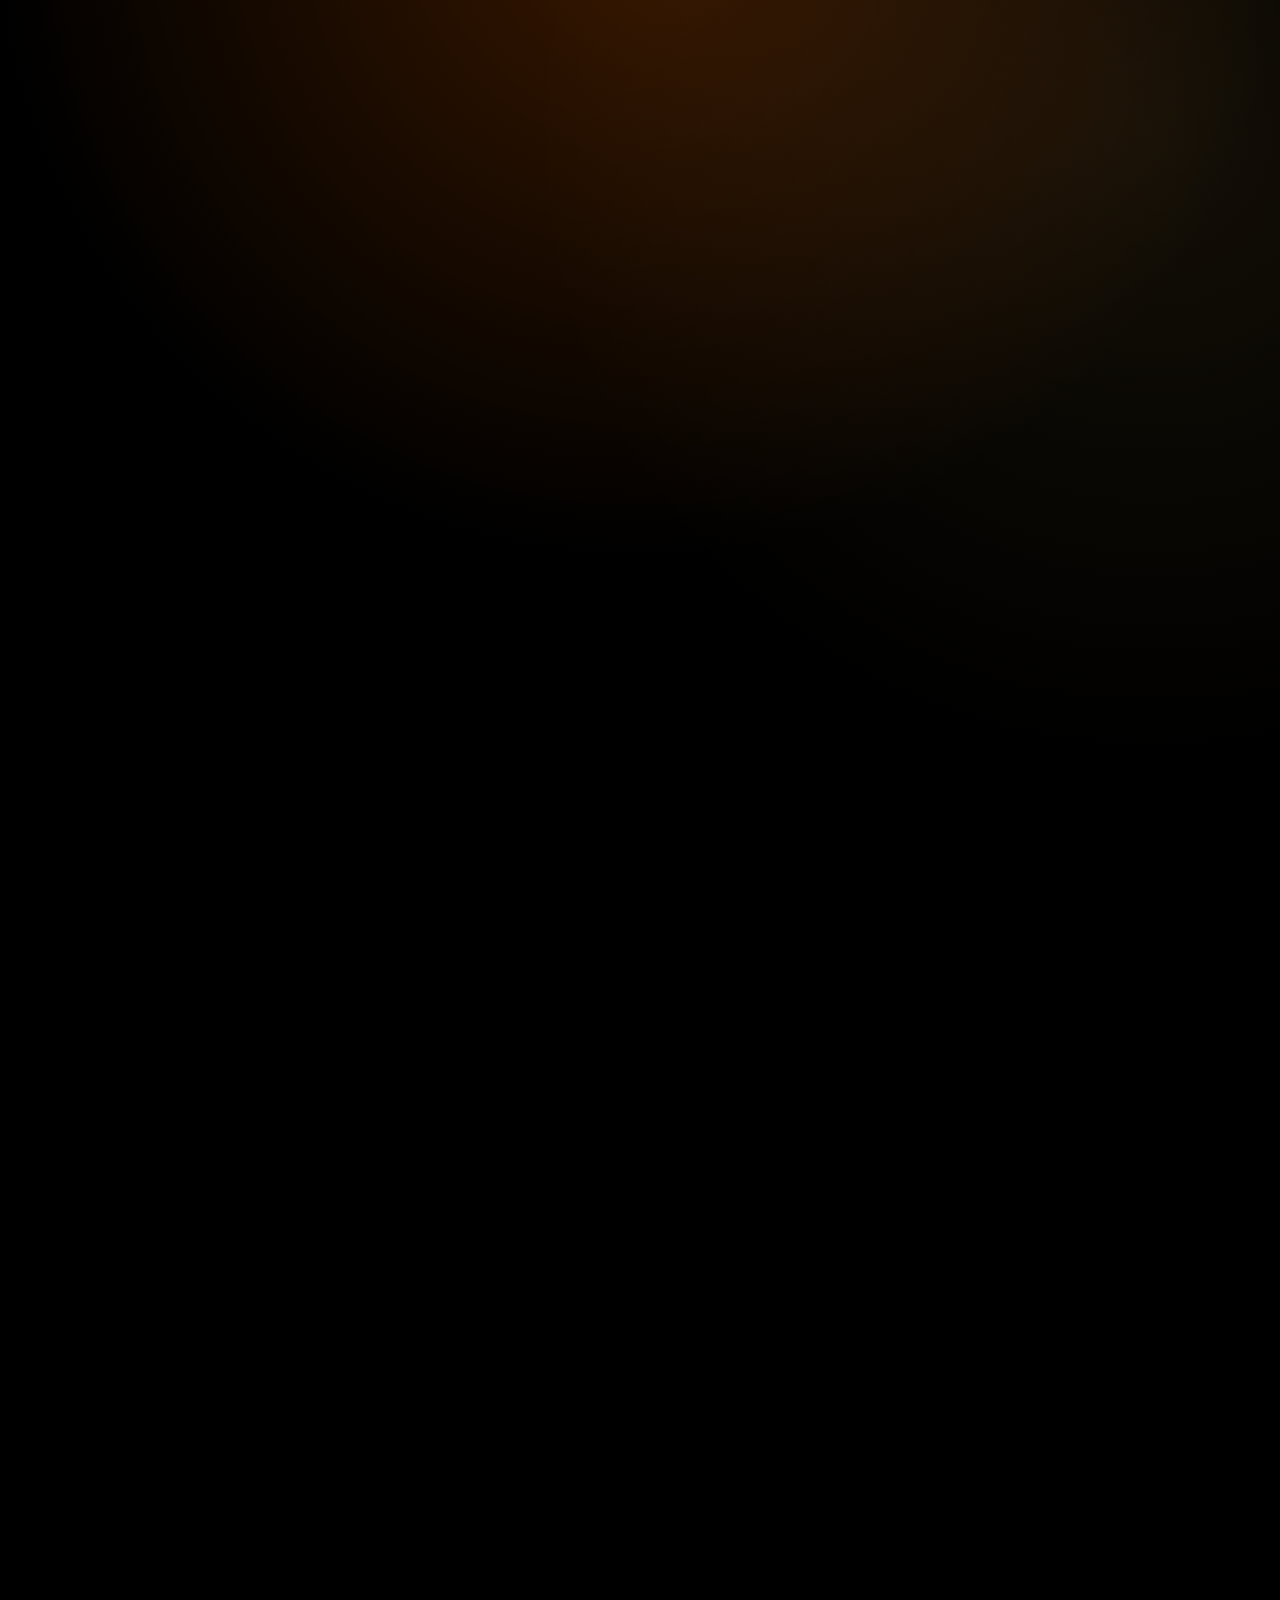
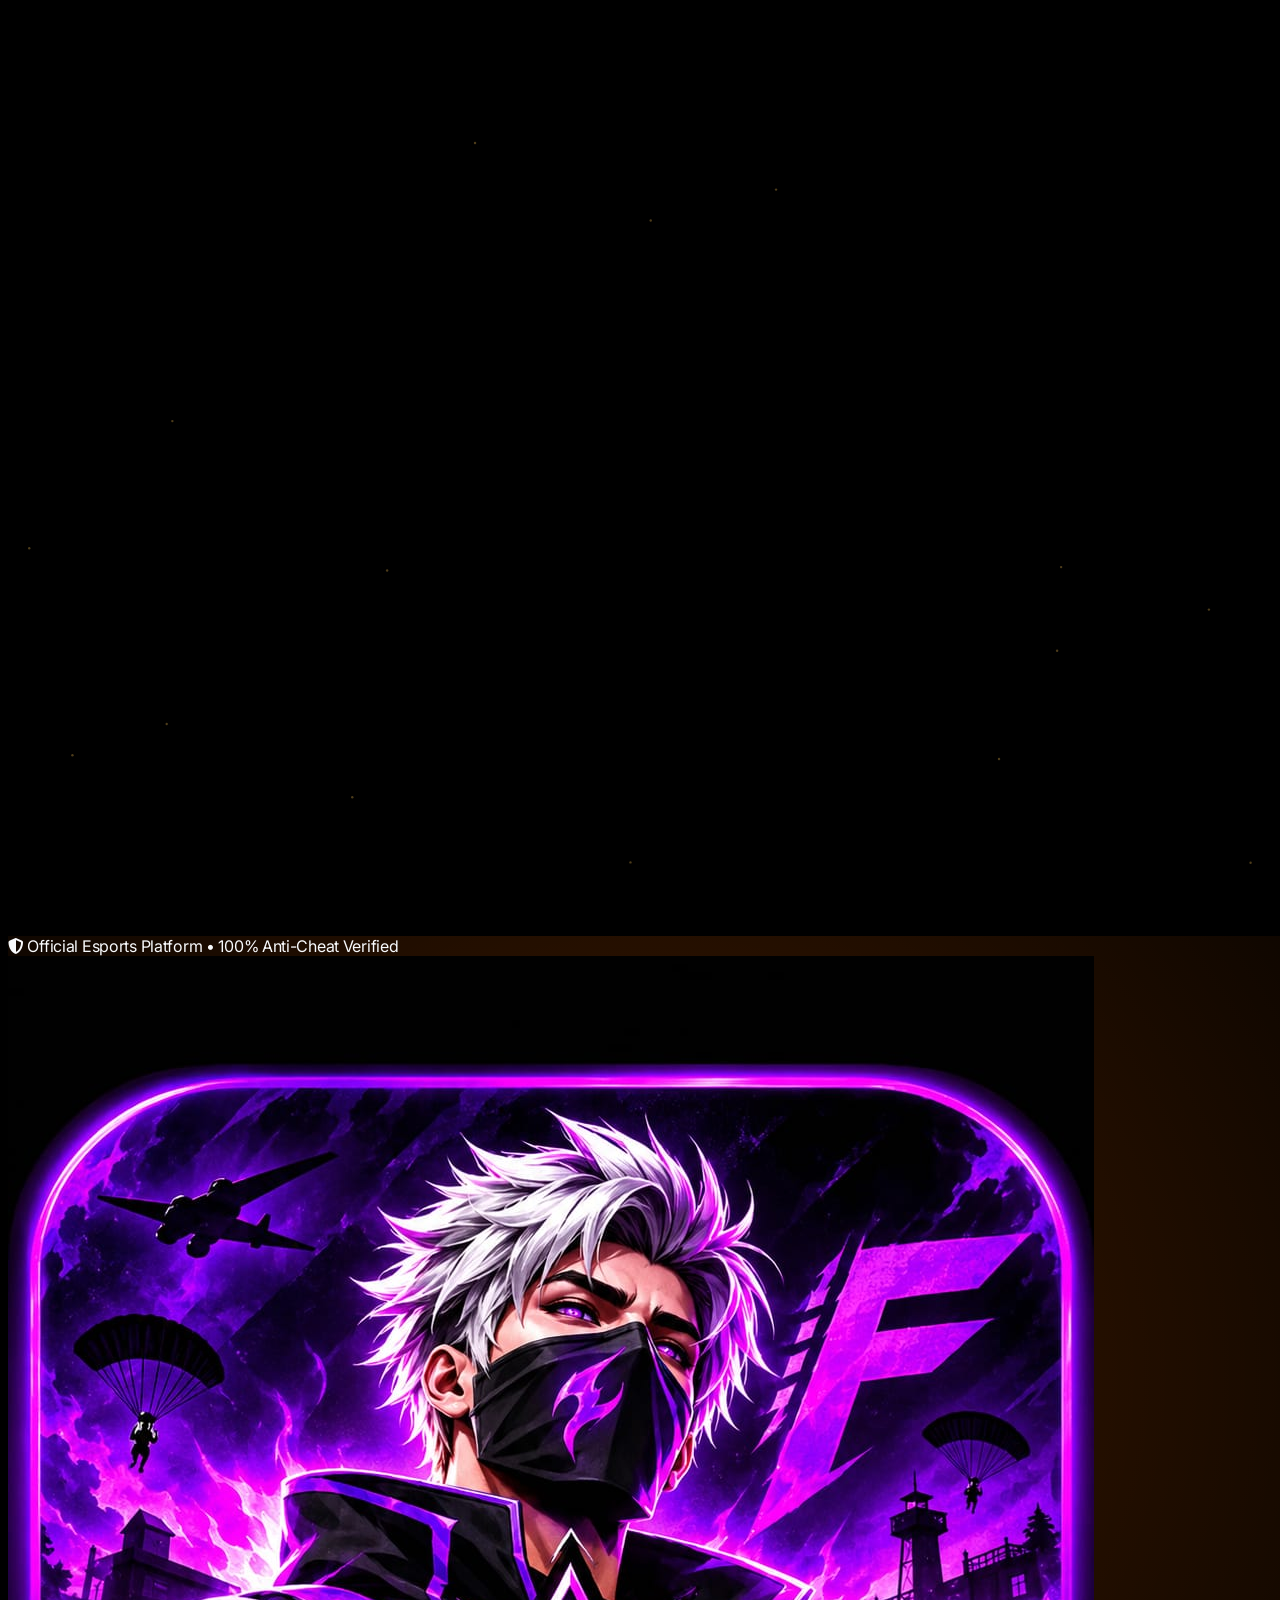
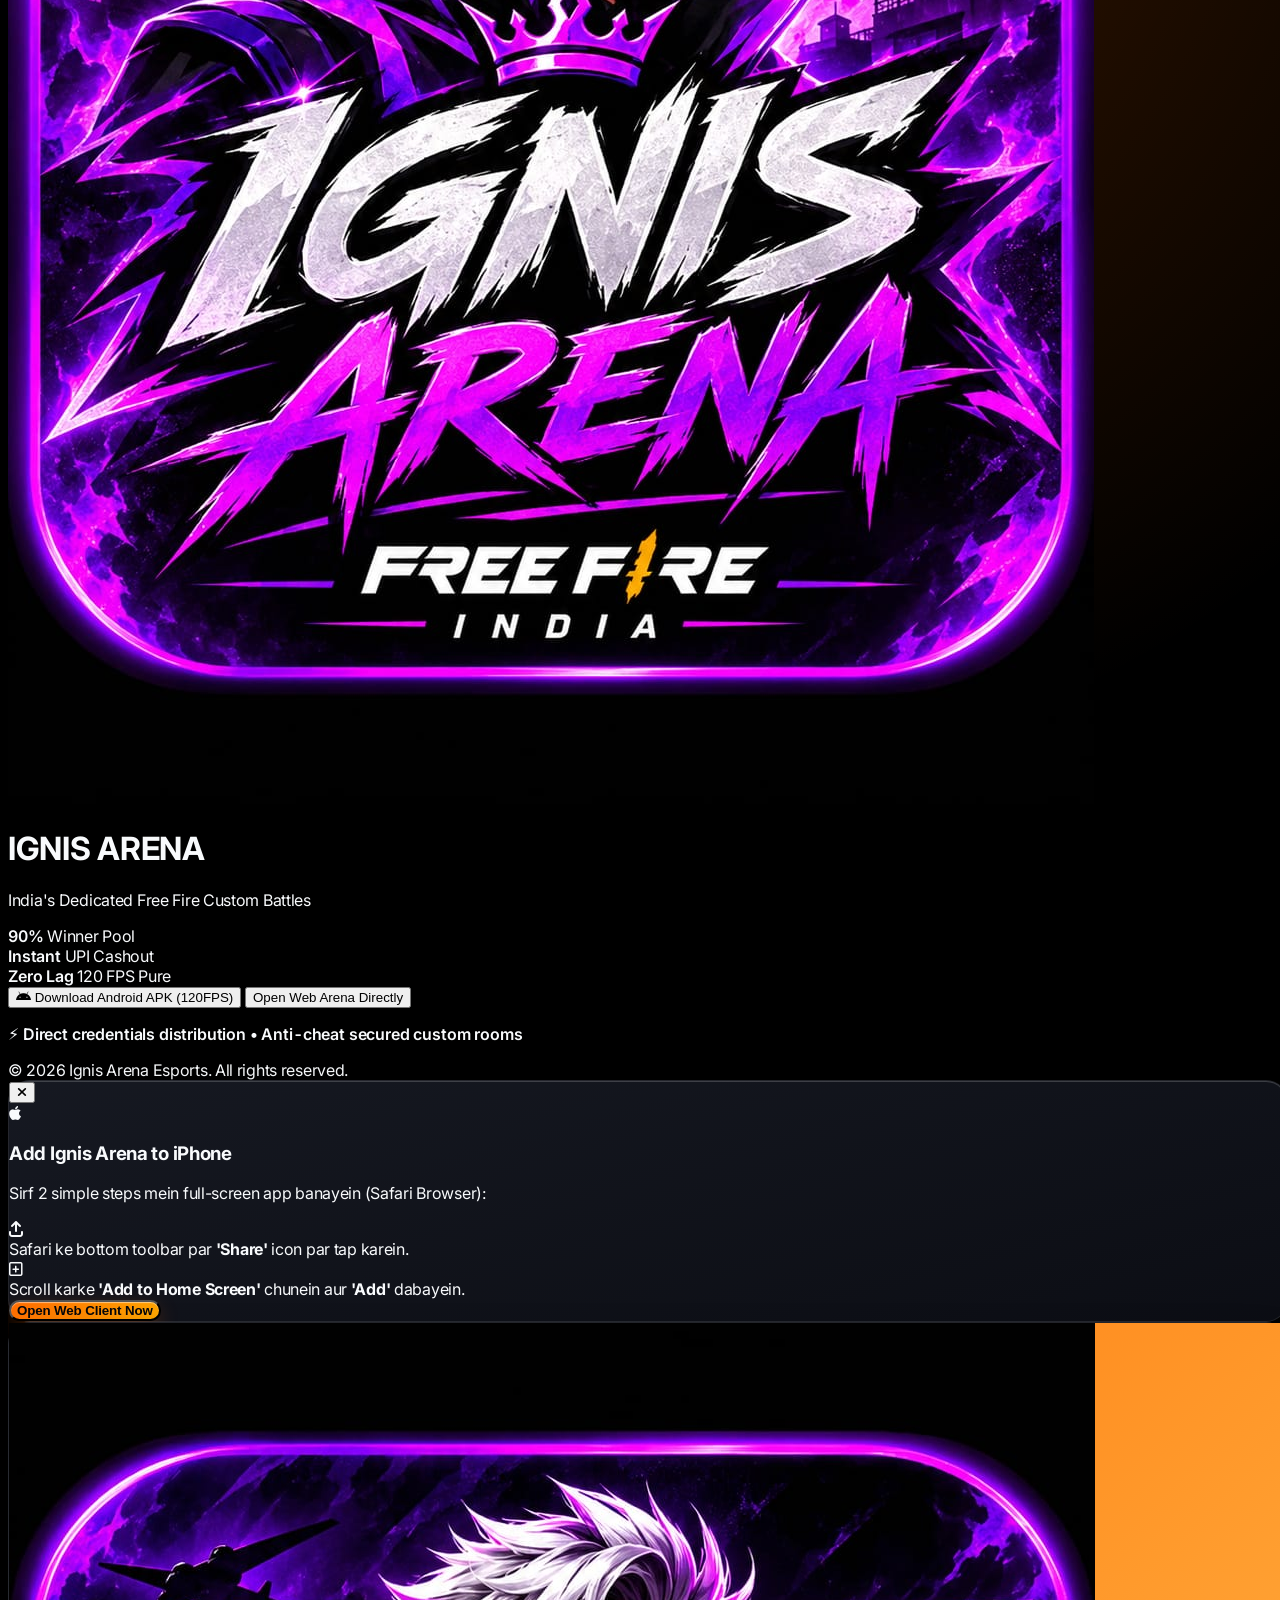
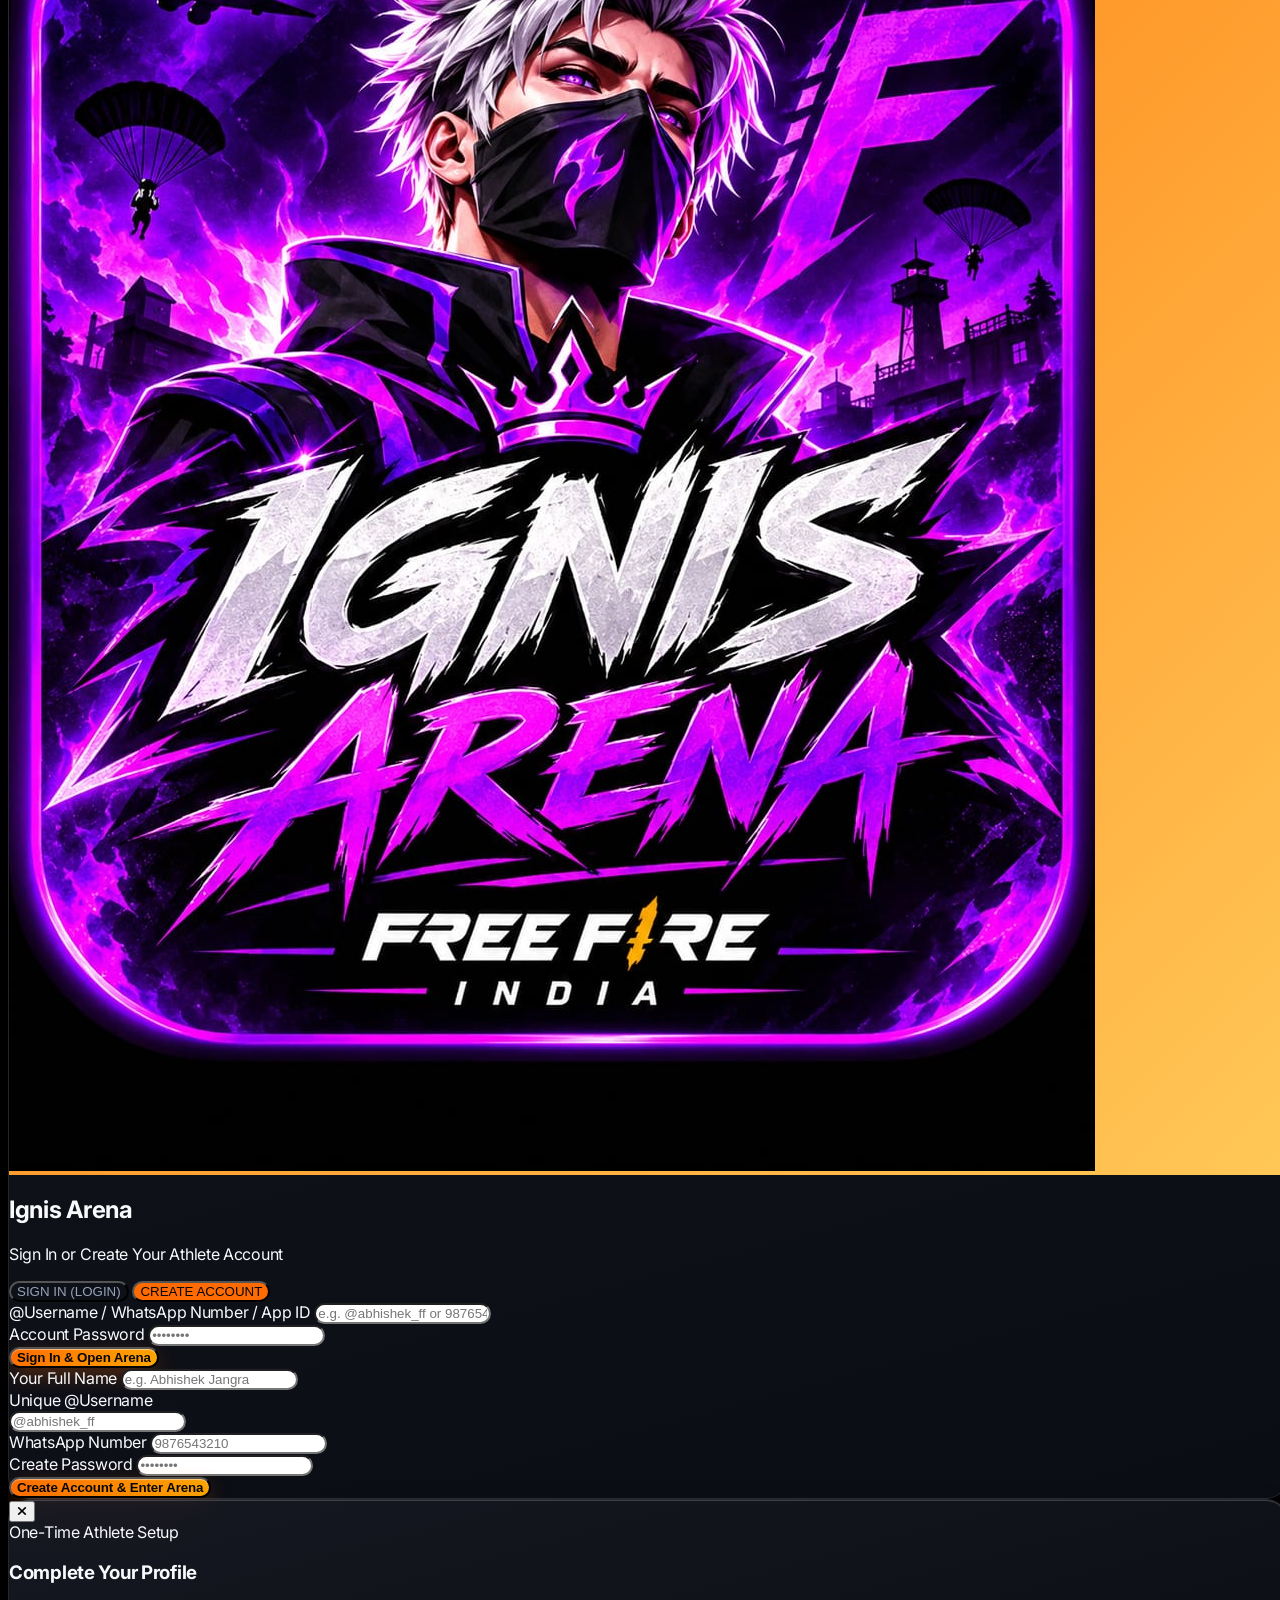
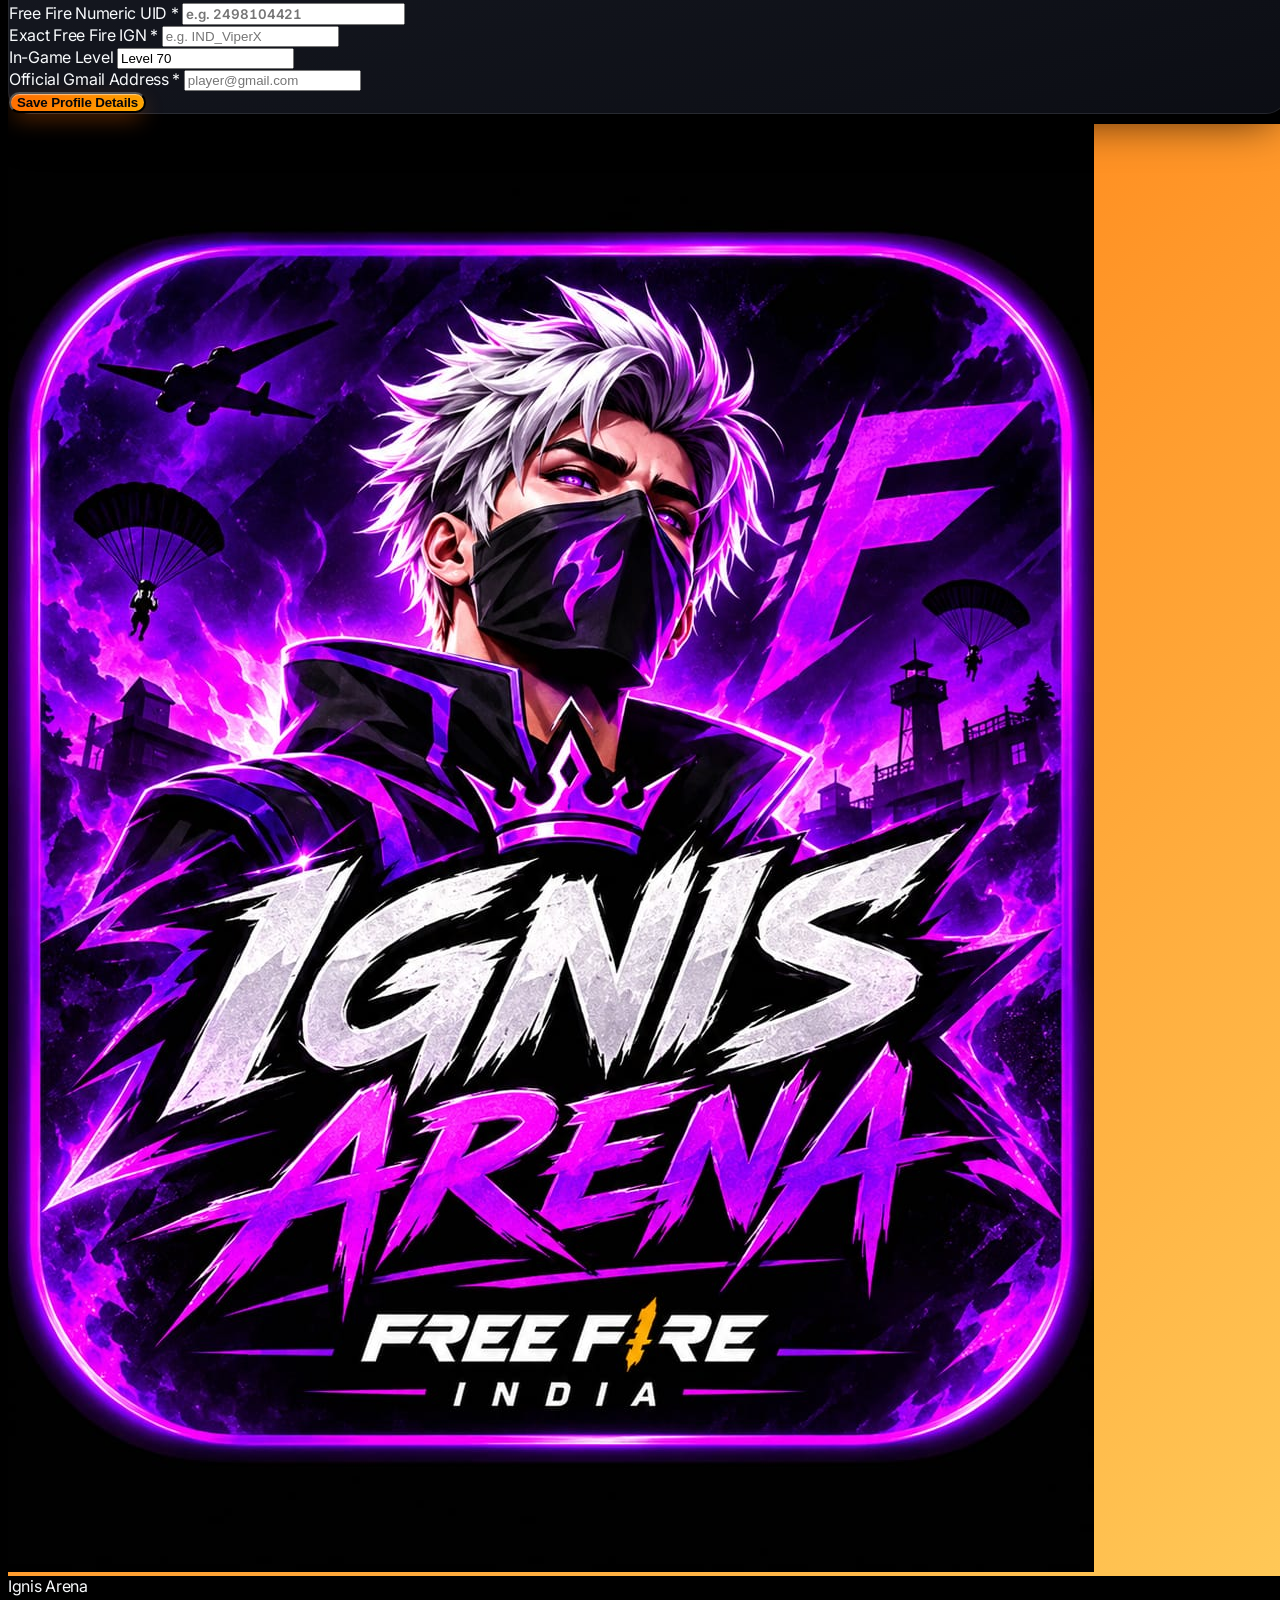
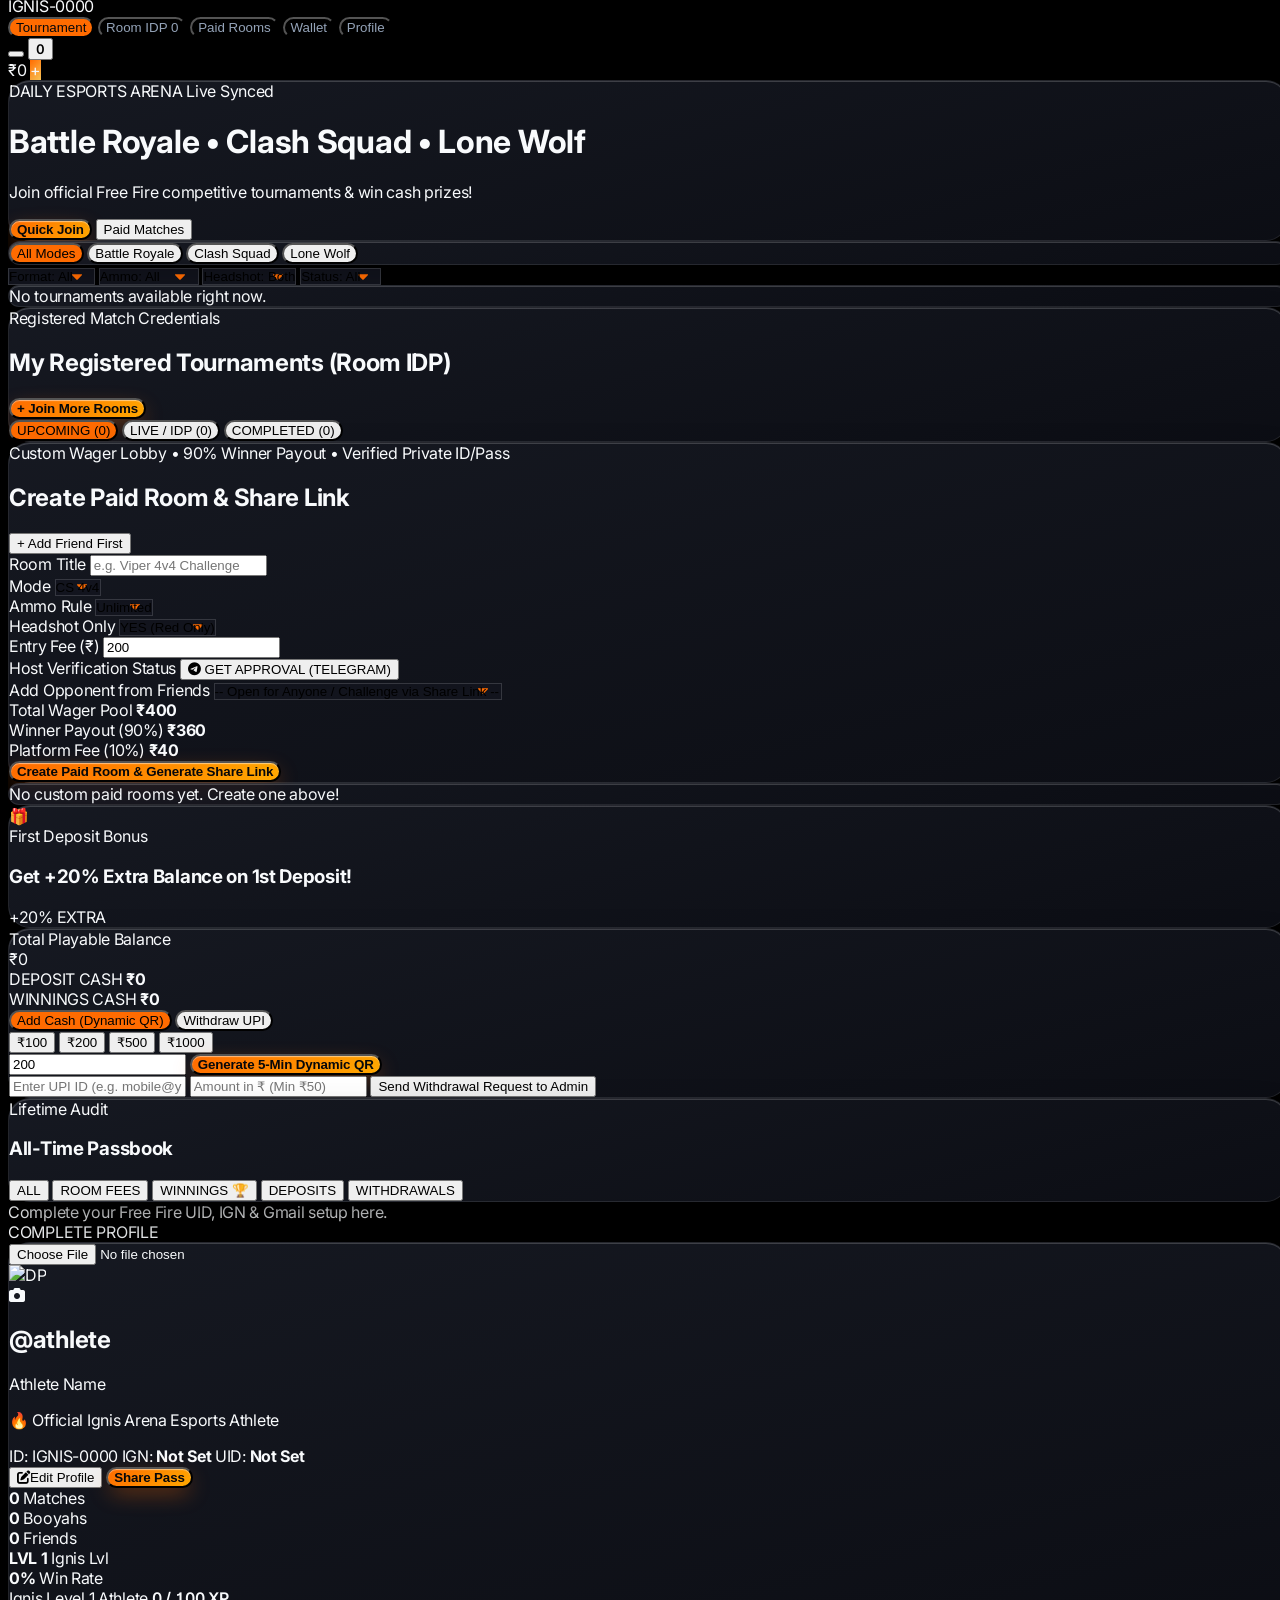
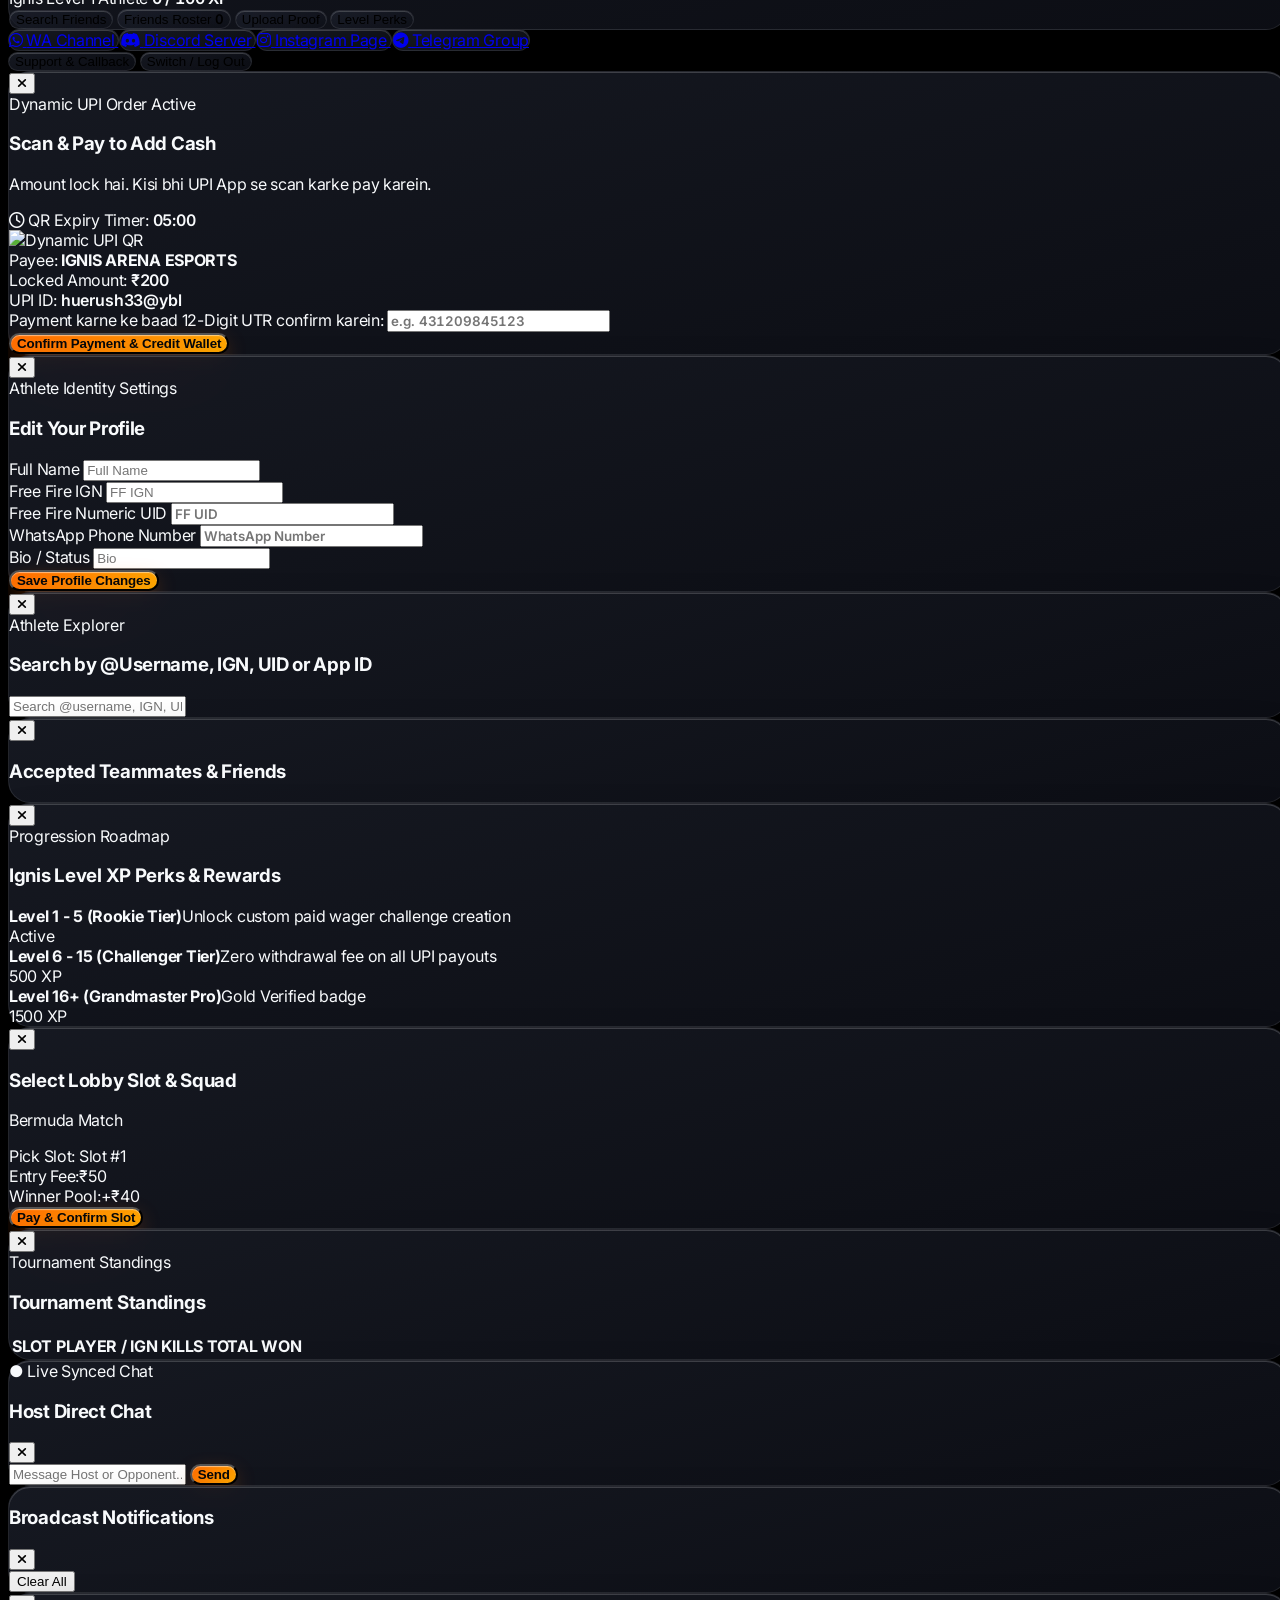
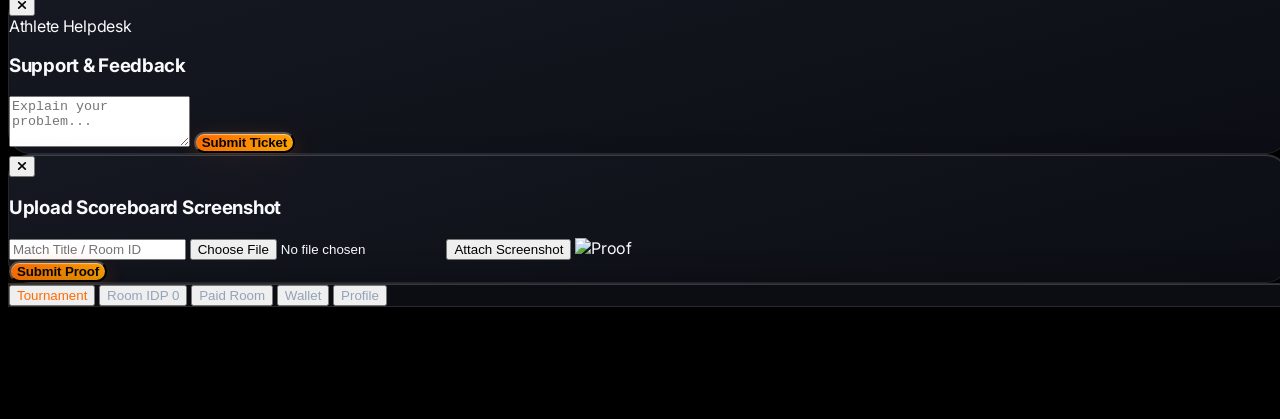
==== commit 3c26a5c7: "Update index.html" ====
--- a/index.html
+++ b/index.html
@@ -100,7 +100,7 @@
       if (isAppleDevice()) {
         document.getElementById('iosInstructionsModal')?.classList.remove('hidden');
       } else {
-        window.location.href = "https://github.com/stoinic-abhi/ignisarena/releases/download/v1.0/app-release.apk";
+        window.location.href = "https://github.com/stoinic-abhi/ignisarena/releases/download/v1.1/app-release.apk";
         setTimeout(function() {
           enterWebArena();
         }, 1500);
